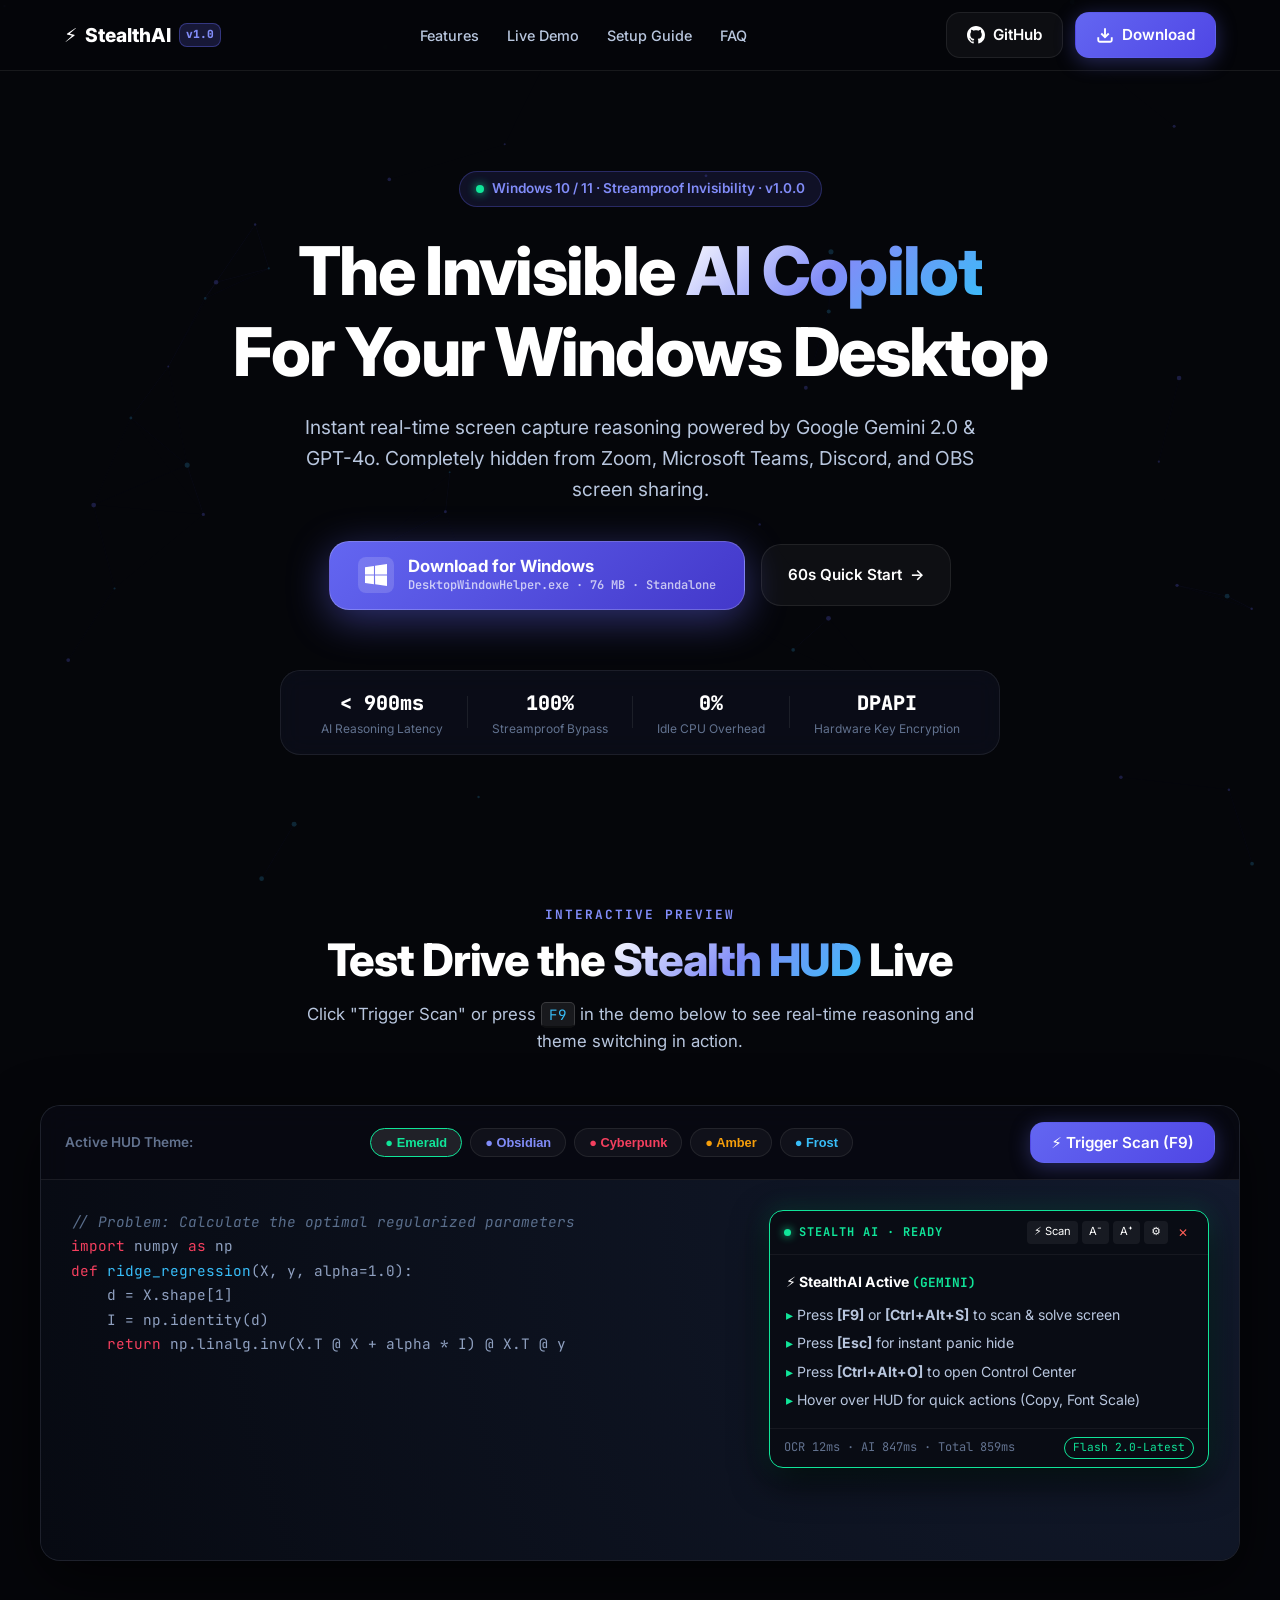
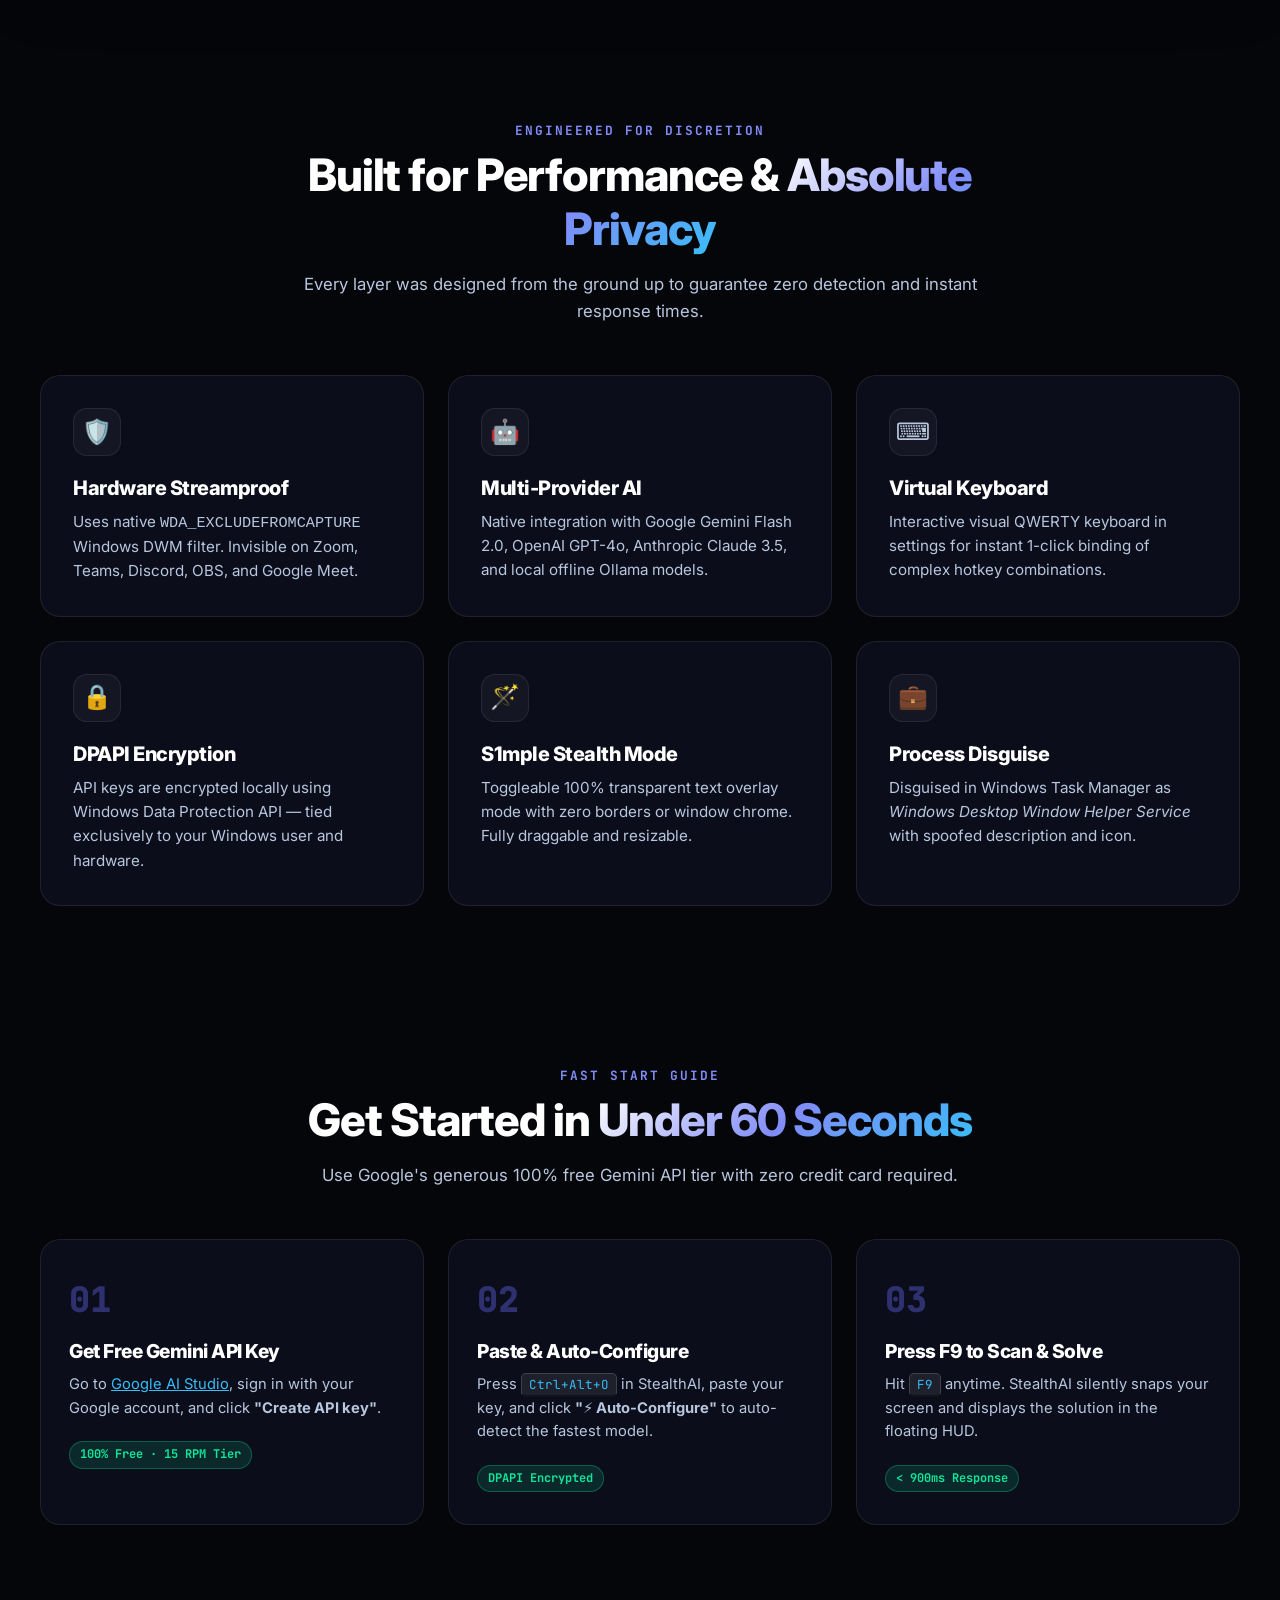
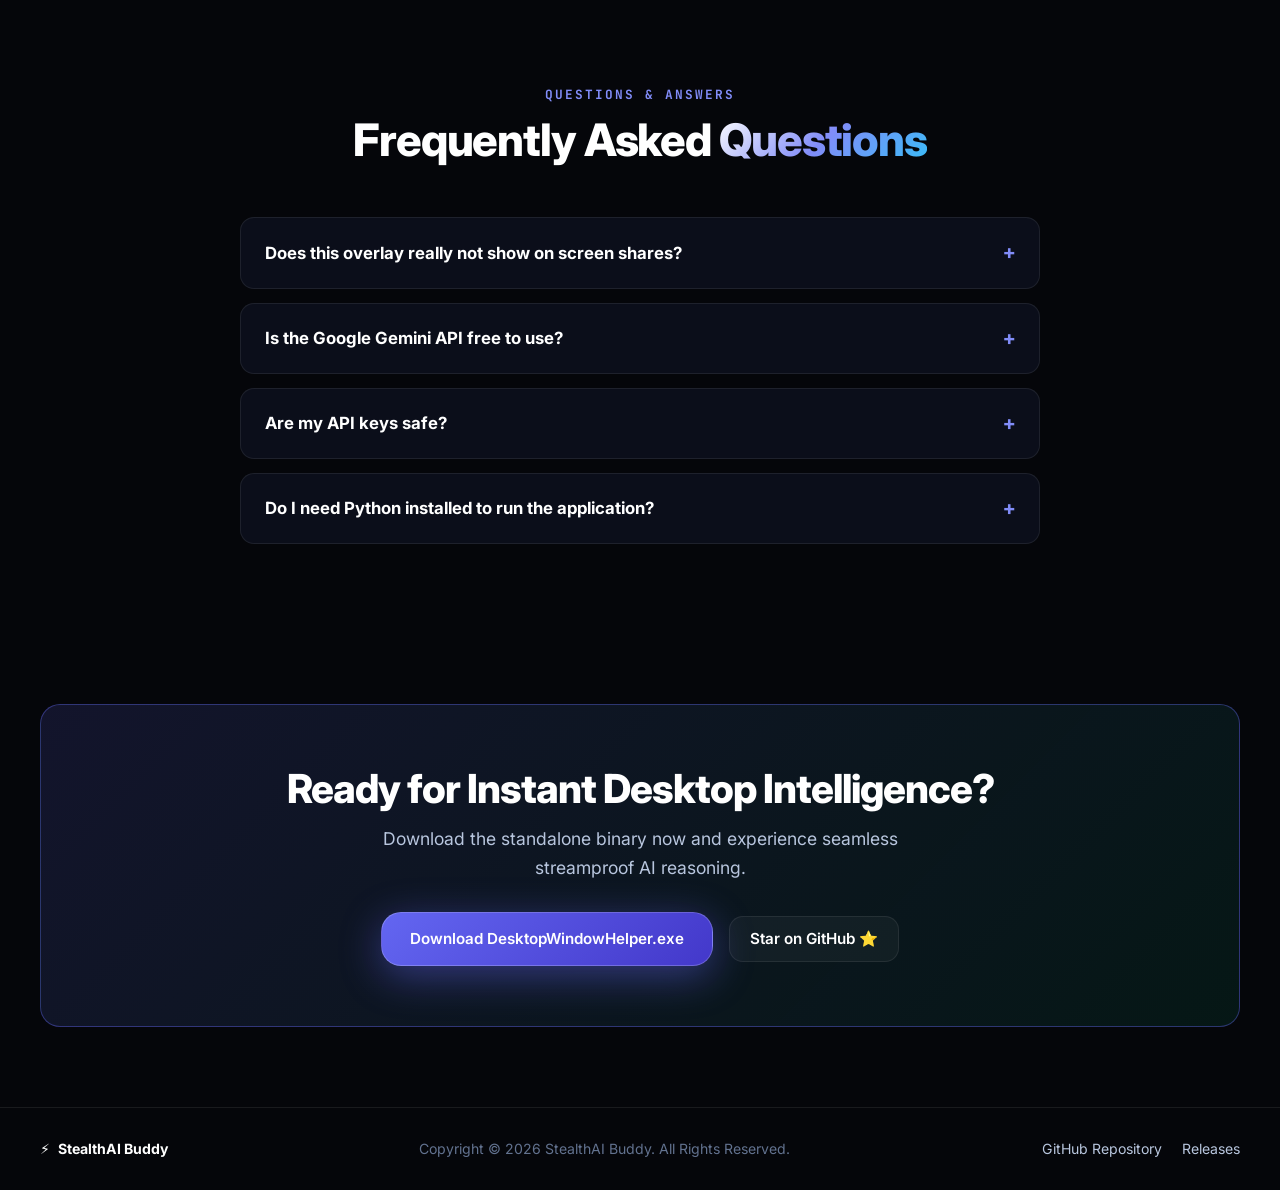
==== docs/index.html @ 0a147698 "feat: add GitHub Pages landing website with live interactive HUD simulator" ====
<!DOCTYPE html>
<html lang="en">
<head>
  <meta charset="UTF-8">
  <meta name="viewport" content="width=device-width, initial-scale=1.0">
  <title>StealthAI Buddy — Streamproof AI Copilot for Windows</title>
  <meta name="description" content="Ultra-fast, screen-share invisible AI overlay for Windows. Powered by Google Gemini, OpenAI GPT-4o, and Claude. Single-file standalone EXE.">
  <link rel="preconnect" href="https://fonts.googleapis.com">
  <link rel="preconnect" href="https://fonts.gstatic.com" crossorigin>
  <link href="https://fonts.googleapis.com/css2?family=Inter:wght@300;400;500;600;700;800;900&family=JetBrains+Mono:wght@400;500;600;700&display=swap" rel="stylesheet">
  <link rel="stylesheet" href="style.css">
</head>
<body>
  <!-- Canvas Animated Background -->
  <canvas id="bgCanvas"></canvas>

  <!-- Navigation Bar -->
  <nav class="navbar">
    <div class="nav-container">
      <a href="#" class="nav-brand">
        <span class="brand-icon">⚡</span>
        <span class="brand-name">StealthAI</span>
        <span class="brand-badge">v1.0</span>
      </a>
      <div class="nav-links">
        <a href="#features">Features</a>
        <a href="#simulator">Live Demo</a>
        <a href="#tutorial">Setup Guide</a>
        <a href="#faq">FAQ</a>
      </div>
      <div class="nav-actions">
        <a href="https://github.com/Dark-Shadow34/StealthAIBuddy" target="_blank" class="btn btn-secondary nav-gh-btn">
          <svg width="18" height="18" viewBox="0 0 24 24" fill="currentColor"><path d="M12 0C5.37 0 0 5.37 0 12c0 5.31 3.435 9.795 8.205 11.385.6.105.825-.255.825-.57 0-.285-.015-1.23-.015-2.235-3.015.555-3.795-.735-4.035-1.41-.135-.345-.72-1.41-1.23-1.695-.42-.225-1.02-.78-.015-.795.945-.015 1.62.87 1.845 1.23 1.08 1.815 2.805 1.305 3.495.99.105-.78.42-1.305.765-1.605-2.67-.3-5.46-1.335-5.46-5.925 0-1.305.465-2.385 1.23-3.225-.12-.3-.54-1.53.12-3.18 0 0 1.005-.315 3.3 1.23.96-.27 1.98-.405 3-.405s2.04.135 3 .405c2.295-1.56 3.3-1.23 3.3-1.23.66 1.65.24 2.88.12 3.18.765.84 1.23 1.905 1.23 3.225 0 4.605-2.805 5.625-5.475 5.925.435.375.81 1.095.81 2.22 0 1.605-.015 2.895-.015 3.3 0 .315.225.69.825.57A12.02 12.02 0 0024 12c0-6.63-5.37-12-12-12z"/></svg>
          <span>GitHub</span>
        </a>
        <a href="https://github.com/Dark-Shadow34/StealthAIBuddy/releases/latest" class="btn btn-primary nav-dl-btn">
          <svg width="18" height="18" viewBox="0 0 24 24" fill="none" stroke="currentColor" stroke-width="2.5"><path d="M21 15v4a2 2 0 0 1-2 2H5a2 2 0 0 1-2-2v-4"/><polyline points="7 10 12 15 17 10"/><line x1="12" y1="15" x2="12" y2="3"/></svg>
          <span>Download</span>
        </a>
      </div>
    </div>
  </nav>

  <!-- Hero Section -->
  <header class="hero">
    <div class="hero-container">
      <div class="hero-tag">
        <span class="hero-tag-pulse"></span>
        <span>Windows 10 / 11 · Streamproof Invisibility · v1.0.0</span>
      </div>
      <h1 class="hero-title">
        The Invisible <span class="gradient-text">AI Copilot</span><br>For Your Windows Desktop
      </h1>
      <p class="hero-subtitle">
        Instant real-time screen capture reasoning powered by Google Gemini 2.0 & GPT-4o. 
        Completely hidden from Zoom, Microsoft Teams, Discord, and OBS screen sharing.
      </p>

      <div class="hero-cta-group">
        <a href="https://github.com/Dark-Shadow34/StealthAIBuddy/releases/latest" id="heroDownloadBtn" class="btn btn-hero-primary">
          <div class="btn-hero-icon">
            <svg width="22" height="22" viewBox="0 0 24 24" fill="currentColor"><path d="M0 3.449L9.75 2.1v9.451H0m10.949-9.602L24 0v11.4H10.949M0 12.6h9.75v9.451L0 20.699M10.949 12.6H24V24l-12.9-1.801"/></svg>
          </div>
          <div class="btn-hero-text">
            <span class="btn-hero-main">Download for Windows</span>
            <span class="btn-hero-sub">DesktopWindowHelper.exe · 76 MB · Standalone</span>
          </div>
        </a>
        <a href="#tutorial" class="btn btn-hero-secondary">
          <span>60s Quick Start</span>
          <span class="arrow">→</span>
        </a>
      </div>

      <!-- Quick Metrics -->
      <div class="hero-stats">
        <div class="stat-card">
          <span class="stat-num">&lt; 900ms</span>
          <span class="stat-lbl">AI Reasoning Latency</span>
        </div>
        <div class="stat-divider"></div>
        <div class="stat-card">
          <span class="stat-num">100%</span>
          <span class="stat-lbl">Streamproof Bypass</span>
        </div>
        <div class="stat-divider"></div>
        <div class="stat-card">
          <span class="stat-num">0%</span>
          <span class="stat-lbl">Idle CPU Overhead</span>
        </div>
        <div class="stat-divider"></div>
        <div class="stat-card">
          <span class="stat-num">DPAPI</span>
          <span class="stat-lbl">Hardware Key Encryption</span>
        </div>
      </div>
    </div>
  </header>

  <!-- Interactive Live Simulator Section -->
  <section id="simulator" class="section simulator-section">
    <div class="section-container">
      <div class="section-header">
        <span class="section-tag">INTERACTIVE PREVIEW</span>
        <h2 class="section-title">Test Drive the <span class="gradient-text">Stealth HUD</span> Live</h2>
        <p class="section-desc">Click "Trigger Scan" or press <kbd>F9</kbd> in the demo below to see real-time reasoning and theme switching in action.</p>
      </div>

      <div class="simulator-wrapper">
        <!-- Theme Switcher Controls -->
        <div class="sim-theme-bar">
          <span class="sim-theme-title">Active HUD Theme:</span>
          <div class="sim-theme-pills">
            <button class="theme-pill active" data-theme="emerald" style="--c:#10e599">● Emerald</button>
            <button class="theme-pill" data-theme="obsidian" style="--c:#818cf8">● Obsidian</button>
            <button class="theme-pill" data-theme="cyberpunk" style="--c:#f43f5e">● Cyberpunk</button>
            <button class="theme-pill" data-theme="amber" style="--c:#f59e0b">● Amber</button>
            <button class="theme-pill" data-theme="frost" style="--c:#38bdf8">● Frost</button>
          </div>
          <button id="simScanBtn" class="btn btn-primary sim-action-btn">⚡ Trigger Scan (F9)</button>
        </div>

        <!-- Simulated Desktop Window -->
        <div class="sim-desktop" id="simDesktop">
          <div class="sim-desktop-bg">
            <div class="sim-code-preview">
              <span class="code-comment">// Problem: Calculate the optimal regularized parameters</span><br>
              <span class="code-kw">import</span> numpy <span class="code-kw">as</span> np<br>
              <span class="code-kw">def</span> <span class="code-fn">ridge_regression</span>(X, y, alpha=1.0):<br>
              &nbsp;&nbsp;&nbsp;&nbsp;d = X.shape[1]<br>
              &nbsp;&nbsp;&nbsp;&nbsp;I = np.identity(d)<br>
              &nbsp;&nbsp;&nbsp;&nbsp;<span class="code-kw">return</span> np.linalg.inv(X.T @ X + alpha * I) @ X.T @ y
            </div>
          </div>

          <!-- Floating Interactive HUD -->
          <div class="sim-hud hud-theme-emerald" id="simHud">
            <div class="sim-hud-header">
              <div class="sim-hud-status">
                <span class="sim-hud-dot"></span>
                <span id="simHudStatusText">STEALTH AI · READY</span>
              </div>
              <div class="sim-hud-actions">
                <span class="sim-btn-pill">⚡ Scan</span>
                <span class="sim-btn-pill">A⁻</span>
                <span class="sim-btn-pill">A⁺</span>
                <span class="sim-btn-pill">⚙️</span>
                <span class="sim-btn-close">✕</span>
              </div>
            </div>
            <div class="sim-hud-body" id="simHudBody">
              <div class="sim-hud-title">⚡ StealthAI Active <span class="sim-model-tag">(GEMINI)</span></div>
              <ul class="sim-hud-list">
                <li>Press <b>[F9]</b> or <b>[Ctrl+Alt+S]</b> to scan & solve screen</li>
                <li>Press <b>[Esc]</b> for instant panic hide</li>
                <li>Press <b>[Ctrl+Alt+O]</b> to open Control Center</li>
                <li>Hover over HUD for quick actions (Copy, Font Scale)</li>
              </ul>
            </div>
            <div class="sim-hud-footer">
              <div class="sim-latency" id="simLatency">OCR 12ms · AI 847ms · Total 859ms</div>
              <div class="sim-model-badge" id="simModelBadge">Flash 2.0-Latest</div>
            </div>
          </div>
        </div>
      </div>
    </div>
  </section>

  <!-- Core Features Section -->
  <section id="features" class="section features-section">
    <div class="section-container">
      <div class="section-header">
        <span class="section-tag">ENGINEERED FOR DISCRETION</span>
        <h2 class="section-title">Built for Performance & <span class="gradient-text">Absolute Privacy</span></h2>
        <p class="section-desc">Every layer was designed from the ground up to guarantee zero detection and instant response times.</p>
      </div>

      <div class="features-grid">
        <div class="feature-card">
          <div class="feature-icon" style="--c:#10e599">🛡️</div>
          <h3 class="feature-title">Hardware Streamproof</h3>
          <p class="feature-desc">Uses native <code>WDA_EXCLUDEFROMCAPTURE</code> Windows DWM filter. Invisible on Zoom, Teams, Discord, OBS, and Google Meet.</p>
        </div>

        <div class="feature-card">
          <div class="feature-icon" style="--c:#818cf8">🤖</div>
          <h3 class="feature-title">Multi-Provider AI</h3>
          <p class="feature-desc">Native integration with Google Gemini Flash 2.0, OpenAI GPT-4o, Anthropic Claude 3.5, and local offline Ollama models.</p>
        </div>

        <div class="feature-card">
          <div class="feature-icon" style="--c:#38bdf8">⌨️</div>
          <h3 class="feature-title">Virtual Keyboard</h3>
          <p class="feature-desc">Interactive visual QWERTY keyboard in settings for instant 1-click binding of complex hotkey combinations.</p>
        </div>

        <div class="feature-card">
          <div class="feature-icon" style="--c:#f59e0b">🔒</div>
          <h3 class="feature-title">DPAPI Encryption</h3>
          <p class="feature-desc">API keys are encrypted locally using Windows Data Protection API — tied exclusively to your Windows user and hardware.</p>
        </div>

        <div class="feature-card">
          <div class="feature-icon" style="--c:#f43f5e">🪄</div>
          <h3 class="feature-title">S1mple Stealth Mode</h3>
          <p class="feature-desc">Toggleable 100% transparent text overlay mode with zero borders or window chrome. Fully draggable and resizable.</p>
        </div>

        <div class="feature-card">
          <div class="feature-icon" style="--c:#a855f7">💼</div>
          <h3 class="feature-title">Process Disguise</h3>
          <p class="feature-desc">Disguised in Windows Task Manager as <i>Windows Desktop Window Helper Service</i> with spoofed description and icon.</p>
        </div>
      </div>
    </div>
  </section>

  <!-- 60-Second Quick Start Section -->
  <section id="tutorial" class="section tutorial-section">
    <div class="section-container">
      <div class="section-header">
        <span class="section-tag">FAST START GUIDE</span>
        <h2 class="section-title">Get Started in <span class="gradient-text">Under 60 Seconds</span></h2>
        <p class="section-desc">Use Google's generous 100% free Gemini API tier with zero credit card required.</p>
      </div>

      <div class="steps-container">
        <div class="step-card">
          <div class="step-number">01</div>
          <h3 class="step-title">Get Free Gemini API Key</h3>
          <p class="step-desc">Go to <a href="https://aistudio.google.com/app/apikey" target="_blank" class="step-link">Google AI Studio</a>, sign in with your Google account, and click <b>"Create API key"</b>.</p>
          <div class="step-badge">100% Free · 15 RPM Tier</div>
        </div>

        <div class="step-card">
          <div class="step-number">02</div>
          <h3 class="step-title">Paste & Auto-Configure</h3>
          <p class="step-desc">Press <kbd>Ctrl+Alt+O</kbd> in StealthAI, paste your key, and click <b>"⚡ Auto-Configure"</b> to auto-detect the fastest model.</p>
          <div class="step-badge">DPAPI Encrypted</div>
        </div>

        <div class="step-card">
          <div class="step-number">03</div>
          <h3 class="step-title">Press F9 to Scan & Solve</h3>
          <p class="step-desc">Hit <kbd>F9</kbd> anytime. StealthAI silently snaps your screen and displays the solution in the floating HUD.</p>
          <div class="step-badge">&lt; 900ms Response</div>
        </div>
      </div>
    </div>
  </section>

  <!-- FAQ Section -->
  <section id="faq" class="section faq-section">
    <div class="section-container">
      <div class="section-header">
        <span class="section-tag">QUESTIONS & ANSWERS</span>
        <h2 class="section-title">Frequently Asked <span class="gradient-text">Questions</span></h2>
      </div>

      <div class="faq-accordion">
        <details class="faq-item">
          <summary class="faq-question">
            <span>Does this overlay really not show on screen shares?</span>
            <span class="faq-icon">+</span>
          </summary>
          <div class="faq-answer">
            <b>Yes.</b> Windows natively supports <code>SetWindowDisplayAffinity(WDA_EXCLUDEFROMCAPTURE)</code> at the Desktop Window Manager (DWM) level. This completely excludes the HUD window from screen recording pipelines in Zoom, Microsoft Teams, Discord, Google Meet, and OBS Studio.
          </div>
        </details>

        <details class="faq-item">
          <summary class="faq-question">
            <span>Is the Google Gemini API free to use?</span>
            <span class="faq-icon">+</span>
          </summary>
          <div class="faq-answer">
            <b>Yes.</b> Google AI Studio provides a free tier for Gemini 2.0 Flash with up to 15 requests per minute and 1,000,000 tokens per minute. No credit card is required.
          </div>
        </details>

        <details class="faq-item">
          <summary class="faq-question">
            <span>Are my API keys safe?</span>
            <span class="faq-icon">+</span>
          </summary>
          <div class="faq-answer">
            <b>Yes.</b> All keys are encrypted at rest using Windows DPAPI (<code>CryptProtectData</code>). They can only be decrypted by your active Windows user account on your physical machine.
          </div>
        </details>

        <details class="faq-item">
          <summary class="faq-question">
            <span>Do I need Python installed to run the application?</span>
            <span class="faq-icon">+</span>
          </summary>
          <div class="faq-answer">
            <b>No.</b> The standalone executable (<code>DesktopWindowHelper.exe</code>) is completely self-contained with zero runtime dependencies. Just download and run.
          </div>
        </details>
      </div>
    </div>
  </section>

  <!-- Final CTA Banner -->
  <section class="section cta-section">
    <div class="section-container">
      <div class="cta-box">
        <h2 class="cta-title">Ready for Instant Desktop Intelligence?</h2>
        <p class="cta-desc">Download the standalone binary now and experience seamless streamproof AI reasoning.</p>
        <div class="cta-actions">
          <a href="https://github.com/Dark-Shadow34/StealthAIBuddy/releases/latest" class="btn btn-hero-primary">
            <span>Download DesktopWindowHelper.exe</span>
          </a>
          <a href="https://github.com/Dark-Shadow34/StealthAIBuddy" target="_blank" class="btn btn-secondary">
            <span>Star on GitHub ⭐</span>
          </a>
        </div>
      </div>
    </div>
  </section>

  <!-- Footer -->
  <footer class="footer">
    <div class="footer-container">
      <div class="footer-brand">
        <span class="brand-icon">⚡</span>
        <span class="brand-name">StealthAI Buddy</span>
      </div>
      <div class="footer-copy">
        Copyright &copy; 2026 StealthAI Buddy. All Rights Reserved.
      </div>
      <div class="footer-links">
        <a href="https://github.com/Dark-Shadow34/StealthAIBuddy">GitHub Repository</a>
        <a href="https://github.com/Dark-Shadow34/StealthAIBuddy/releases">Releases</a>
      </div>
    </div>
  </footer>

  <script src="app.js"></script>
</body>
</html>
---- docs/style.css ----
/* ── Design Tokens & Custom Properties ────────────────────────── */
:root {
  --bg-void: #05060a;
  --bg-base: #090c14;
  --bg-card: rgba(14, 18, 32, 0.75);
  --bg-card-hover: rgba(22, 28, 48, 0.85);
  --border-subtle: rgba(255, 255, 255, 0.08);
  --border-glow: rgba(99, 102, 241, 0.4);
  --text-bright: #ffffff;
  --text-body: #b8c6de;
  --text-muted: #62728f;
  --accent-indigo: #6366f1;
  --accent-indigo-h: #818cf8;
  --accent-emerald: #10e599;
  --accent-cyan: #38bdf8;
  --accent-rose: #f43f5e;
  --accent-amber: #f59e0b;
  --font-main: 'Inter', system-ui, -apple-system, sans-serif;
  --font-mono: 'JetBrains Mono', monospace;
  --radius-sm: 8px;
  --radius-md: 14px;
  --radius-lg: 20px;
  --radius-pill: 9999px;
  --transition-smooth: all 0.25s cubic-bezier(0.16, 1, 0.3, 1);
}

/* ── Global Resets ────────────────────────────────────────────── */
*, *::before, *::after {
  box-sizing: border-box;
  margin: 0;
  padding: 0;
}

html {
  scroll-behavior: smooth;
  color-scheme: dark;
}

body {
  font-family: var(--font-main);
  background-color: var(--bg-void);
  color: var(--text-body);
  line-height: 1.6;
  overflow-x: hidden;
  position: relative;
  min-height: 100vh;
}

/* ── Interactive Particle Background Canvas ───────────────────── */
#bgCanvas {
  position: fixed;
  top: 0;
  left: 0;
  width: 100vw;
  height: 100vh;
  z-index: 0;
  pointer-events: none;
  opacity: 0.6;
}

/* ── Typography & Gradient Text ───────────────────────────────── */
h1, h2, h3, h4 {
  color: var(--text-bright);
  font-weight: 800;
  letter-spacing: -0.025em;
  line-height: 1.2;
}

.gradient-text {
  background: linear-gradient(135deg, #ffffff 0%, var(--accent-indigo-h) 50%, var(--accent-cyan) 100%);
  -webkit-background-clip: text;
  -webkit-text-fill-color: transparent;
}

kbd {
  font-family: var(--font-mono);
  font-size: 0.85em;
  background: rgba(255, 255, 255, 0.08);
  border: 1px solid rgba(255, 255, 255, 0.15);
  border-bottom: 2px solid rgba(0, 0, 0, 0.4);
  border-radius: 5px;
  padding: 2px 7px;
  color: var(--accent-cyan);
}

/* ── Buttons & CTAs ───────────────────────────────────────────── */
.btn {
  display: inline-flex;
  align-items: center;
  justify-content: center;
  gap: 8px;
  font-family: var(--font-main);
  font-size: 0.95rem;
  font-weight: 600;
  text-decoration: none;
  border-radius: var(--radius-md);
  padding: 10px 20px;
  cursor: pointer;
  transition: var(--transition-smooth);
  border: 1px solid transparent;
}

.btn-primary {
  background: linear-gradient(135deg, var(--accent-indigo) 0%, #4f46e5 100%);
  color: #ffffff;
  box-shadow: 0 4px 20px rgba(99, 102, 241, 0.35);
}
.btn-primary:hover {
  background: linear-gradient(135deg, var(--accent-indigo-h) 0%, var(--accent-indigo) 100%);
  box-shadow: 0 6px 28px rgba(99, 102, 241, 0.55);
  transform: translateY(-2px);
}

.btn-secondary {
  background: rgba(255, 255, 255, 0.04);
  border-color: var(--border-subtle);
  color: var(--text-bright);
}
.btn-secondary:hover {
  background: rgba(255, 255, 255, 0.08);
  border-color: rgba(255, 255, 255, 0.2);
  transform: translateY(-2px);
}

.btn-hero-primary {
  display: inline-flex;
  align-items: center;
  gap: 14px;
  background: linear-gradient(135deg, #6366f1 0%, #4338ca 100%);
  border: 1px solid rgba(255, 255, 255, 0.2);
  padding: 14px 28px;
  border-radius: var(--radius-lg);
  color: #ffffff;
  text-decoration: none;
  box-shadow: 0 10px 40px rgba(99, 102, 241, 0.45);
  transition: var(--transition-smooth);
}
.btn-hero-primary:hover {
  transform: translateY(-3px) scale(1.02);
  box-shadow: 0 14px 50px rgba(99, 102, 241, 0.65);
  border-color: rgba(255, 255, 255, 0.4);
}
.btn-hero-icon {
  display: flex;
  align-items: center;
  justify-content: center;
  width: 36px;
  height: 36px;
  background: rgba(255, 255, 255, 0.15);
  border-radius: var(--radius-sm);
}
.btn-hero-text {
  display: flex;
  flex-direction: column;
  text-align: left;
}
.btn-hero-main {
  font-size: 1.05rem;
  font-weight: 700;
  line-height: 1.2;
}
.btn-hero-sub {
  font-size: 0.75rem;
  color: rgba(255, 255, 255, 0.7);
  font-family: var(--font-mono);
}

.btn-hero-secondary {
  display: inline-flex;
  align-items: center;
  gap: 8px;
  background: rgba(255, 255, 255, 0.04);
  border: 1px solid var(--border-subtle);
  padding: 18px 26px;
  border-radius: var(--radius-lg);
  color: var(--text-bright);
  text-decoration: none;
  font-weight: 600;
  transition: var(--transition-smooth);
}
.btn-hero-secondary:hover {
  background: rgba(255, 255, 255, 0.08);
  border-color: var(--accent-indigo);
  transform: translateY(-3px);
}

/* ── Navbar ───────────────────────────────────────────────────── */
.navbar {
  position: sticky;
  top: 0;
  z-index: 100;
  background: rgba(5, 6, 10, 0.85);
  backdrop-filter: blur(16px);
  border-bottom: 1px solid var(--border-subtle);
  padding: 12px 0;
}
.nav-container {
  max-width: 1200px;
  margin: 0 auto;
  padding: 0 24px;
  display: flex;
  align-items: center;
  justify-content: space-between;
}
.nav-brand {
  display: flex;
  align-items: center;
  gap: 8px;
  text-decoration: none;
  color: var(--text-bright);
  font-weight: 800;
  font-size: 1.2rem;
}
.brand-badge {
  font-size: 0.7rem;
  font-family: var(--font-mono);
  background: rgba(99, 102, 241, 0.2);
  color: var(--accent-indigo-h);
  border: 1px solid rgba(99, 102, 241, 0.4);
  padding: 2px 6px;
  border-radius: var(--radius-sm);
}
.nav-links {
  display: flex;
  gap: 28px;
}
.nav-links a {
  text-decoration: none;
  color: var(--text-body);
  font-size: 0.9rem;
  font-weight: 500;
  transition: color 0.2s;
}
.nav-links a:hover {
  color: var(--text-bright);
}
.nav-actions {
  display: flex;
  gap: 12px;
}

/* ── Hero Section ─────────────────────────────────────────────── */
.hero {
  position: relative;
  z-index: 1;
  padding: 100px 24px 70px;
  text-align: center;
}
.hero-container {
  max-width: 860px;
  margin: 0 auto;
}
.hero-tag {
  display: inline-flex;
  align-items: center;
  gap: 8px;
  background: rgba(99, 102, 241, 0.12);
  border: 1px solid rgba(99, 102, 241, 0.3);
  padding: 6px 16px;
  border-radius: var(--radius-pill);
  font-size: 0.85rem;
  font-weight: 600;
  color: var(--accent-indigo-h);
  margin-bottom: 24px;
}
.hero-tag-pulse {
  width: 8px;
  height: 8px;
  background-color: var(--accent-emerald);
  border-radius: 50%;
  box-shadow: 0 0 10px var(--accent-emerald);
  animation: pulse 2s infinite;
}
@keyframes pulse {
  0%, 100% { opacity: 1; transform: scale(1); }
  50% { opacity: 0.4; transform: scale(0.85); }
}
.hero-title {
  font-size: clamp(2.5rem, 6vw, 4.2rem);
  margin-bottom: 20px;
}
.hero-subtitle {
  font-size: 1.2rem;
  color: var(--text-body);
  max-width: 680px;
  margin: 0 auto 36px;
}
.hero-cta-group {
  display: flex;
  align-items: center;
  justify-content: center;
  gap: 16px;
  flex-wrap: wrap;
  margin-bottom: 60px;
}
.hero-stats {
  display: flex;
  align-items: center;
  justify-content: center;
  gap: 24px;
  background: rgba(14, 18, 32, 0.6);
  backdrop-filter: blur(12px);
  border: 1px solid var(--border-subtle);
  border-radius: var(--radius-lg);
  padding: 16px 28px;
  max-width: 720px;
  margin: 0 auto;
}
.stat-card {
  display: flex;
  flex-direction: column;
}
.stat-num {
  font-size: 1.25rem;
  font-weight: 800;
  color: var(--text-bright);
  font-family: var(--font-mono);
}
.stat-lbl {
  font-size: 0.75rem;
  color: var(--text-muted);
}
.stat-divider {
  width: 1px;
  height: 32px;
  background: var(--border-subtle);
}

/* ── Section Structure ────────────────────────────────────────── */
.section {
  position: relative;
  z-index: 1;
  padding: 80px 24px;
}
.section-container {
  max-width: 1200px;
  margin: 0 auto;
}
.section-header {
  text-align: center;
  max-width: 680px;
  margin: 0 auto 50px;
}
.section-tag {
  font-family: var(--font-mono);
  font-size: 0.8rem;
  font-weight: 700;
  letter-spacing: 2px;
  color: var(--accent-indigo-h);
  text-transform: uppercase;
  margin-bottom: 8px;
  display: block;
}
.section-title {
  font-size: clamp(2rem, 4vw, 2.8rem);
  margin-bottom: 14px;
}
.section-desc {
  font-size: 1.05rem;
  color: var(--text-body);
}

/* ── Interactive HUD Simulator ────────────────────────────────── */
.simulator-wrapper {
  background: var(--bg-card);
  backdrop-filter: blur(16px);
  border: 1px solid var(--border-subtle);
  border-radius: var(--radius-lg);
  overflow: hidden;
  box-shadow: 0 20px 60px rgba(0, 0, 0, 0.6);
}
.sim-theme-bar {
  display: flex;
  align-items: center;
  justify-content: space-between;
  padding: 16px 24px;
  background: rgba(5, 6, 10, 0.6);
  border-bottom: 1px solid var(--border-subtle);
  flex-wrap: wrap;
  gap: 16px;
}
.sim-theme-title {
  font-size: 0.85rem;
  font-weight: 600;
  color: var(--text-muted);
}
.sim-theme-pills {
  display: flex;
  gap: 8px;
  flex-wrap: wrap;
}
.theme-pill {
  background: rgba(255, 255, 255, 0.04);
  border: 1px solid var(--border-subtle);
  border-radius: var(--radius-pill);
  padding: 6px 14px;
  font-size: 0.8rem;
  font-weight: 600;
  color: var(--c);
  cursor: pointer;
  transition: var(--transition-smooth);
}
.theme-pill.active, .theme-pill:hover {
  background: rgba(255, 255, 255, 0.1);
  border-color: var(--c);
  box-shadow: 0 0 12px rgba(var(--c), 0.3);
}

.sim-desktop {
  position: relative;
  min-height: 380px;
  background: radial-gradient(circle at top right, #131b2e 0%, #070a12 100%);
  padding: 30px;
  display: flex;
  align-items: flex-start;
  justify-content: flex-start;
}
.sim-code-preview {
  font-family: var(--font-mono);
  font-size: 0.9rem;
  color: #8fa0c0;
  line-height: 1.7;
}
.code-comment { color: #5a6e8c; font-style: italic; }
.code-kw { color: #f43f5e; }
.code-fn { color: #38bdf8; }

/* The Simulated HUD Overlay */
.sim-hud {
  position: absolute;
  top: 30px;
  right: 30px;
  width: 440px;
  max-width: 90%;
  background: rgba(9, 12, 20, 0.95);
  border-radius: var(--radius-md);
  border: 1px solid var(--hud-border, #10e599);
  box-shadow: 0 12px 36px rgba(0, 0, 0, 0.8), 0 0 24px rgba(16, 229, 153, 0.2);
  transition: var(--transition-smooth);
}

/* Theme variations for simulated HUD */
.hud-theme-emerald { --hud-border: #10e599; --hud-accent: #10e599; }
.hud-theme-obsidian { --hud-border: #818cf8; --hud-accent: #818cf8; }
.hud-theme-cyberpunk { --hud-border: #f43f5e; --hud-accent: #f43f5e; }
.hud-theme-amber { --hud-border: #f59e0b; --hud-accent: #f59e0b; }
.hud-theme-frost { --hud-border: #38bdf8; --hud-accent: #38bdf8; }

.sim-hud-header {
  display: flex;
  align-items: center;
  justify-content: space-between;
  padding: 10px 14px;
  border-bottom: 1px solid rgba(255, 255, 255, 0.05);
}
.sim-hud-status {
  display: flex;
  align-items: center;
  gap: 8px;
  font-family: var(--font-mono);
  font-size: 0.75rem;
  font-weight: 700;
  color: var(--hud-accent, #10e599);
  letter-spacing: 1px;
}
.sim-hud-dot {
  width: 7px;
  height: 7px;
  background-color: var(--hud-accent, #10e599);
  border-radius: 50%;
  box-shadow: 0 0 8px var(--hud-accent, #10e599);
}
.sim-hud-actions {
  display: flex;
  gap: 4px;
}
.sim-btn-pill {
  font-size: 0.7rem;
  background: rgba(255, 255, 255, 0.06);
  color: var(--text-bright);
  padding: 2px 7px;
  border-radius: 4px;
}
.sim-btn-close {
  color: #ff5f57;
  font-size: 0.75rem;
  padding: 2px 6px;
}
.sim-hud-body {
  padding: 16px;
  font-size: 0.88rem;
  color: var(--text-bright);
}
.sim-hud-title {
  font-weight: 700;
  margin-bottom: 10px;
}
.sim-model-tag {
  color: var(--hud-accent, #10e599);
  font-family: var(--font-mono);
  font-size: 0.8rem;
}
.sim-hud-list {
  list-style: none;
  display: flex;
  flex-direction: column;
  gap: 6px;
  color: var(--text-body);
}
.sim-hud-list li::before {
  content: '▸ ';
  color: var(--hud-accent, #10e599);
}
.sim-hud-footer {
  display: flex;
  align-items: center;
  justify-content: space-between;
  padding: 8px 14px;
  border-top: 1px solid rgba(255, 255, 255, 0.05);
  font-family: var(--font-mono);
  font-size: 0.75rem;
  color: var(--text-muted);
}
.sim-model-badge {
  color: var(--hud-accent, #10e599);
  border: 1px solid var(--hud-accent, #10e599);
  border-radius: var(--radius-pill);
  padding: 1px 8px;
  font-size: 0.7rem;
}

/* ── Features Grid ────────────────────────────────────────────── */
.features-grid {
  display: grid;
  grid-template-columns: repeat(auto-fit, minmax(320px, 1fr));
  gap: 24px;
}
.feature-card {
  background: var(--bg-card);
  border: 1px solid var(--border-subtle);
  border-radius: var(--radius-lg);
  padding: 32px;
  transition: var(--transition-smooth);
}
.feature-card:hover {
  background: var(--bg-card-hover);
  border-color: rgba(255, 255, 255, 0.2);
  transform: translateY(-4px);
}
.feature-icon {
  width: 48px;
  height: 48px;
  background: rgba(255, 255, 255, 0.04);
  border: 1px solid var(--border-subtle);
  border-radius: var(--radius-md);
  display: flex;
  align-items: center;
  justify-content: center;
  font-size: 1.5rem;
  margin-bottom: 20px;
}
.feature-title {
  font-size: 1.25rem;
  margin-bottom: 10px;
}
.feature-desc {
  color: var(--text-body);
  font-size: 0.95rem;
}

/* ── Tutorial Stepper ─────────────────────────────────────────── */
.steps-container {
  display: grid;
  grid-template-columns: repeat(auto-fit, minmax(280px, 1fr));
  gap: 24px;
}
.step-card {
  position: relative;
  background: var(--bg-card);
  border: 1px solid var(--border-subtle);
  border-radius: var(--radius-lg);
  padding: 32px 28px;
}
.step-number {
  font-family: var(--font-mono);
  font-size: 2.2rem;
  font-weight: 900;
  color: rgba(99, 102, 241, 0.4);
  margin-bottom: 12px;
}
.step-title {
  font-size: 1.2rem;
  margin-bottom: 10px;
}
.step-desc {
  font-size: 0.92rem;
  color: var(--text-body);
  margin-bottom: 20px;
}
.step-link {
  color: var(--accent-cyan);
  text-decoration: underline;
}
.step-badge {
  display: inline-block;
  font-family: var(--font-mono);
  font-size: 0.75rem;
  font-weight: 700;
  background: rgba(16, 229, 153, 0.12);
  color: var(--accent-emerald);
  border: 1px solid rgba(16, 229, 153, 0.3);
  padding: 3px 10px;
  border-radius: var(--radius-pill);
}

/* ── FAQ Accordion ────────────────────────────────────────────── */
.faq-accordion {
  max-width: 800px;
  margin: 0 auto;
  display: flex;
  flex-direction: column;
  gap: 14px;
}
.faq-item {
  background: var(--bg-card);
  border: 1px solid var(--border-subtle);
  border-radius: var(--radius-md);
  overflow: hidden;
  transition: var(--transition-smooth);
}
.faq-item[open] {
  border-color: rgba(99, 102, 241, 0.4);
  background: rgba(14, 18, 32, 0.95);
}
.faq-question {
  display: flex;
  align-items: center;
  justify-content: space-between;
  padding: 18px 24px;
  font-weight: 700;
  font-size: 1.05rem;
  color: var(--text-bright);
  cursor: pointer;
  user-select: none;
  list-style: none;
}
.faq-question::-webkit-details-marker { display: none; }
.faq-icon {
  font-family: var(--font-mono);
  font-size: 1.3rem;
  color: var(--accent-indigo-h);
  transition: transform 0.2s;
}
.faq-item[open] .faq-icon {
  transform: rotate(45deg);
}
.faq-answer {
  padding: 0 24px 20px;
  font-size: 0.95rem;
  color: var(--text-body);
  border-top: 1px solid rgba(255, 255, 255, 0.04);
  padding-top: 14px;
}

/* ── CTA Banner ───────────────────────────────────────────────── */
.cta-box {
  background: linear-gradient(135deg, rgba(99, 102, 241, 0.15) 0%, rgba(16, 229, 153, 0.08) 100%);
  border: 1px solid rgba(99, 102, 241, 0.4);
  border-radius: var(--radius-lg);
  padding: 60px 30px;
  text-align: center;
}
.cta-title {
  font-size: clamp(1.8rem, 4vw, 2.5rem);
  margin-bottom: 12px;
}
.cta-desc {
  font-size: 1.1rem;
  color: var(--text-body);
  max-width: 560px;
  margin: 0 auto 30px;
}
.cta-actions {
  display: flex;
  align-items: center;
  justify-content: center;
  gap: 16px;
  flex-wrap: wrap;
}

/* ── Footer ───────────────────────────────────────────────────── */
.footer {
  border-top: 1px solid var(--border-subtle);
  padding: 30px 24px;
  background: var(--bg-void);
}
.footer-container {
  max-width: 1200px;
  margin: 0 auto;
  display: flex;
  align-items: center;
  justify-content: space-between;
  flex-wrap: wrap;
  gap: 16px;
  font-size: 0.88rem;
}
.footer-brand {
  display: flex;
  align-items: center;
  gap: 8px;
  font-weight: 700;
  color: var(--text-bright);
}
.footer-copy {
  color: var(--text-muted);
}
.footer-links {
  display: flex;
  gap: 20px;
}
.footer-links a {
  color: var(--text-body);
  text-decoration: none;
}
.footer-links a:hover {
  color: var(--accent-indigo-h);
}

/* ── Mobile Responsiveness ────────────────────────────────────── */
@media (max-width: 768px) {
  .nav-links { display: none; }
  .sim-hud { position: static; width: 100%; margin-top: 20px; }
  .sim-desktop { flex-direction: column; }
  .hero-stats { flex-direction: column; gap: 14px; }
  .stat-divider { display: none; }
}
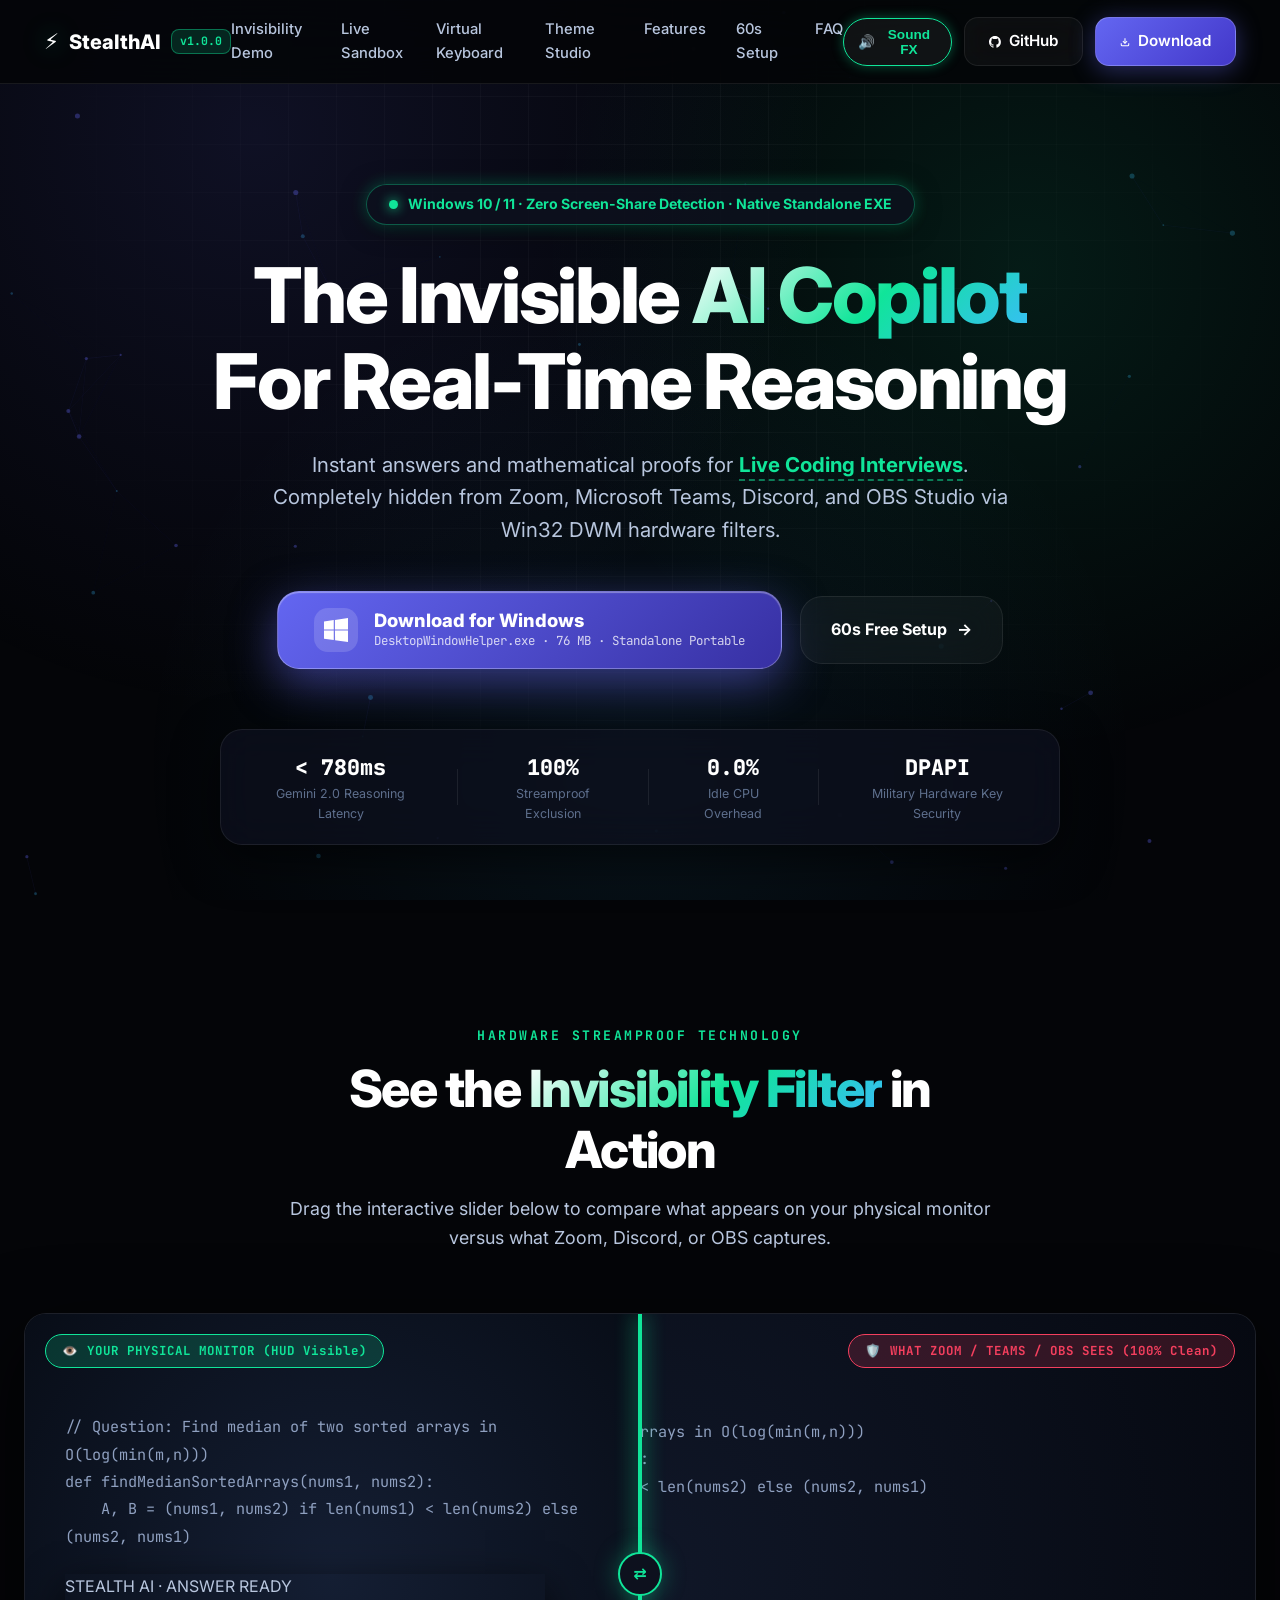
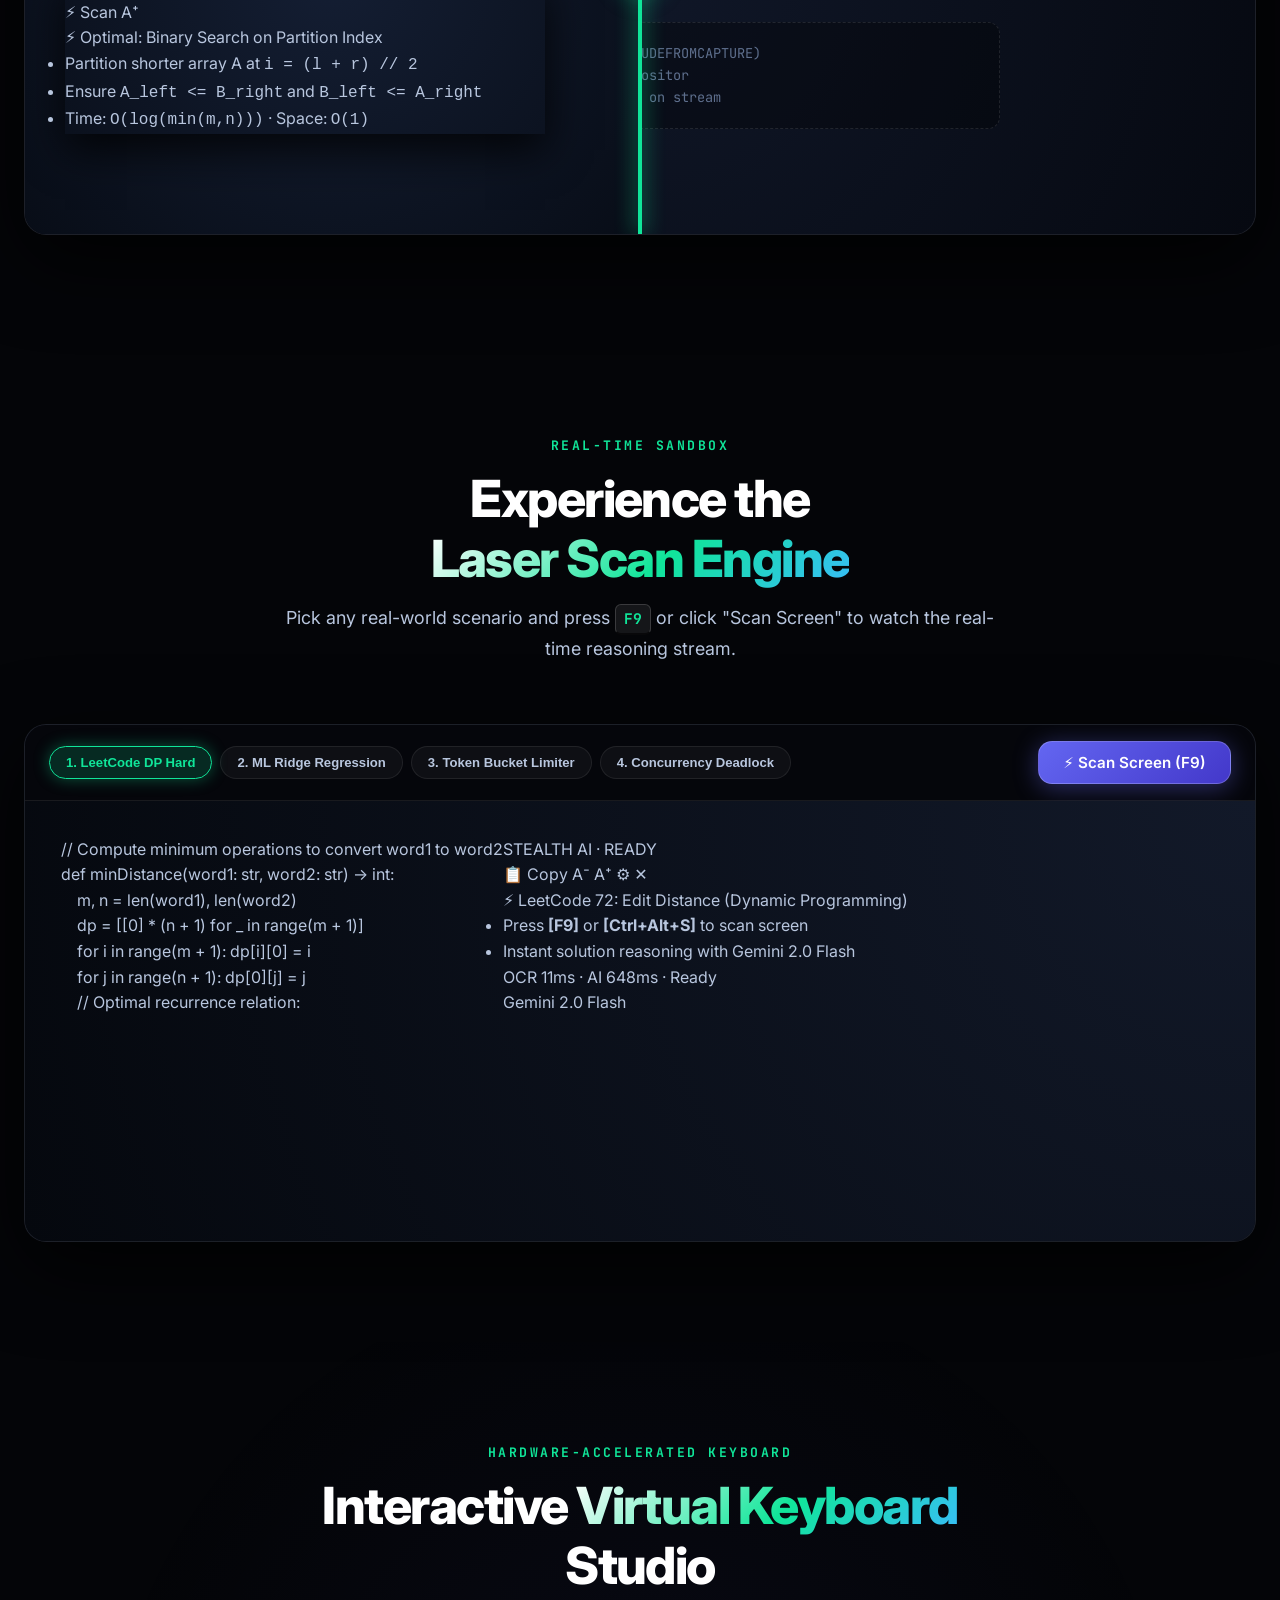
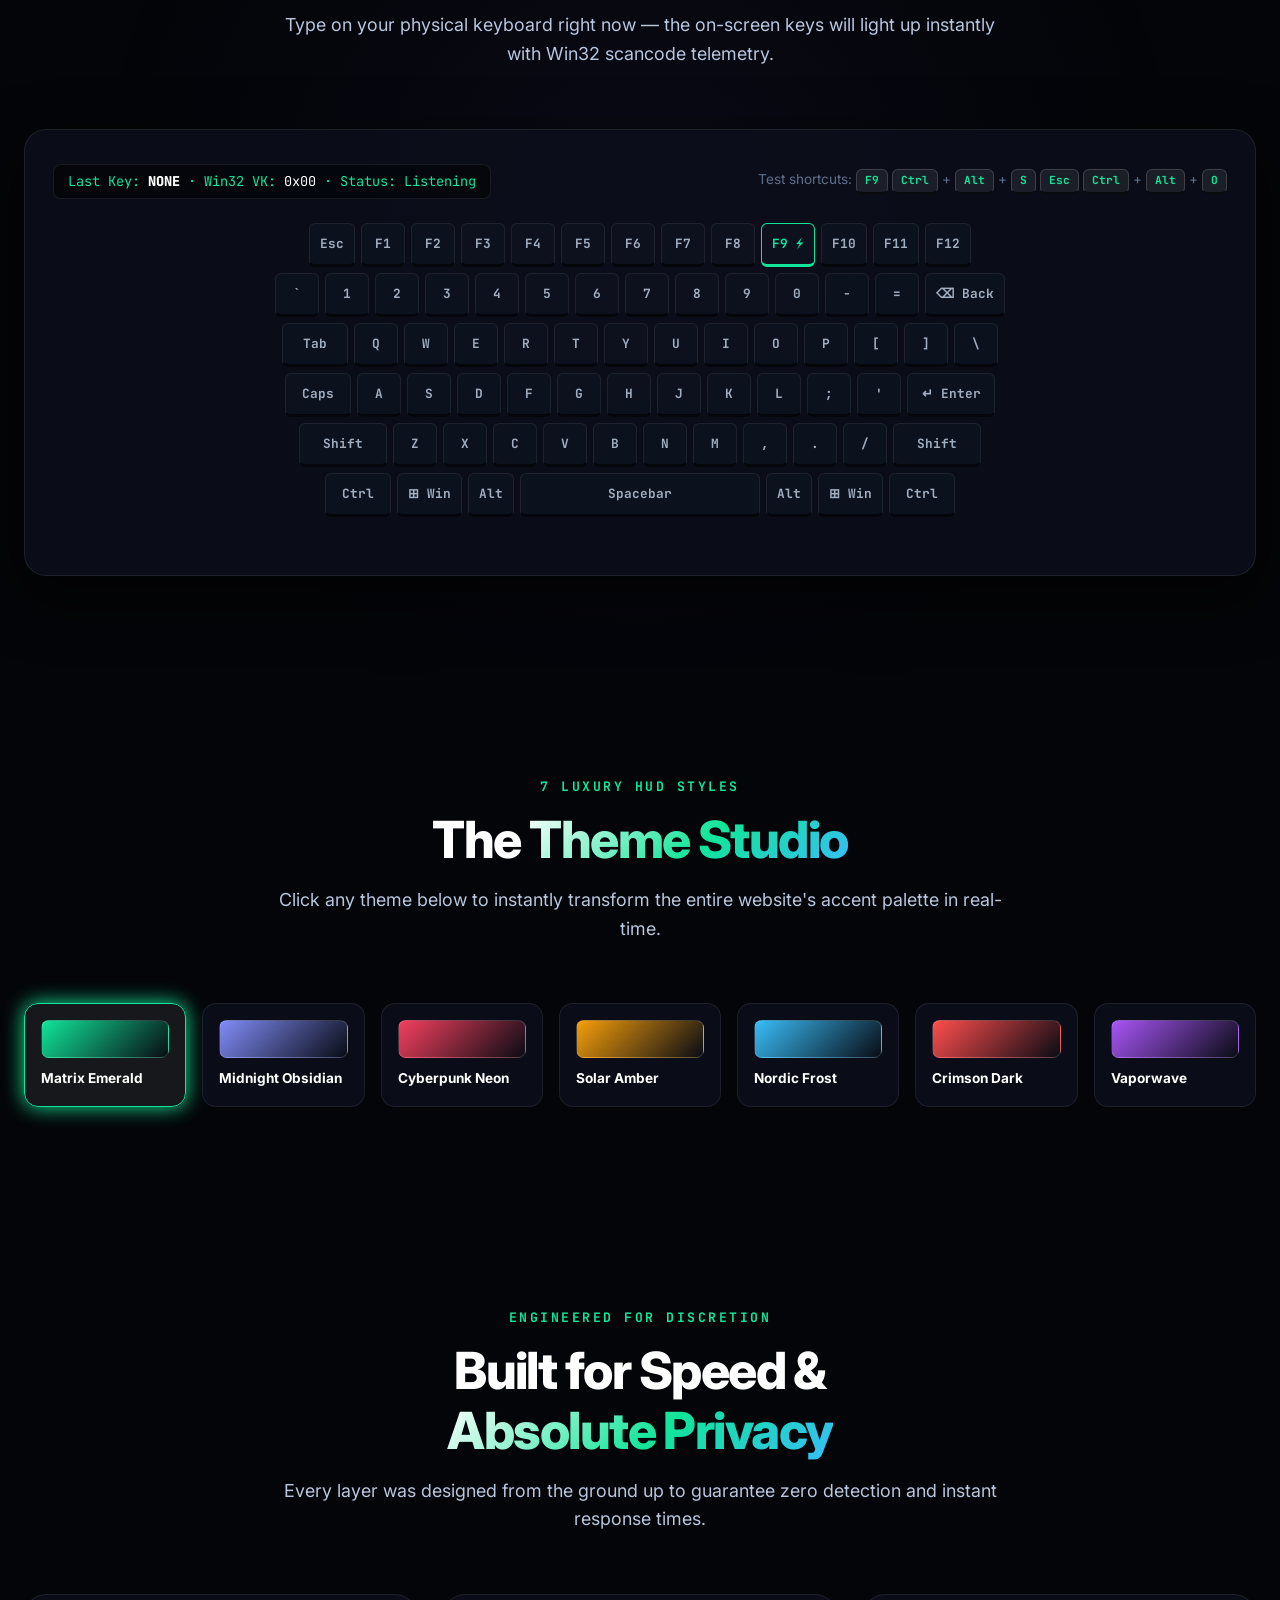
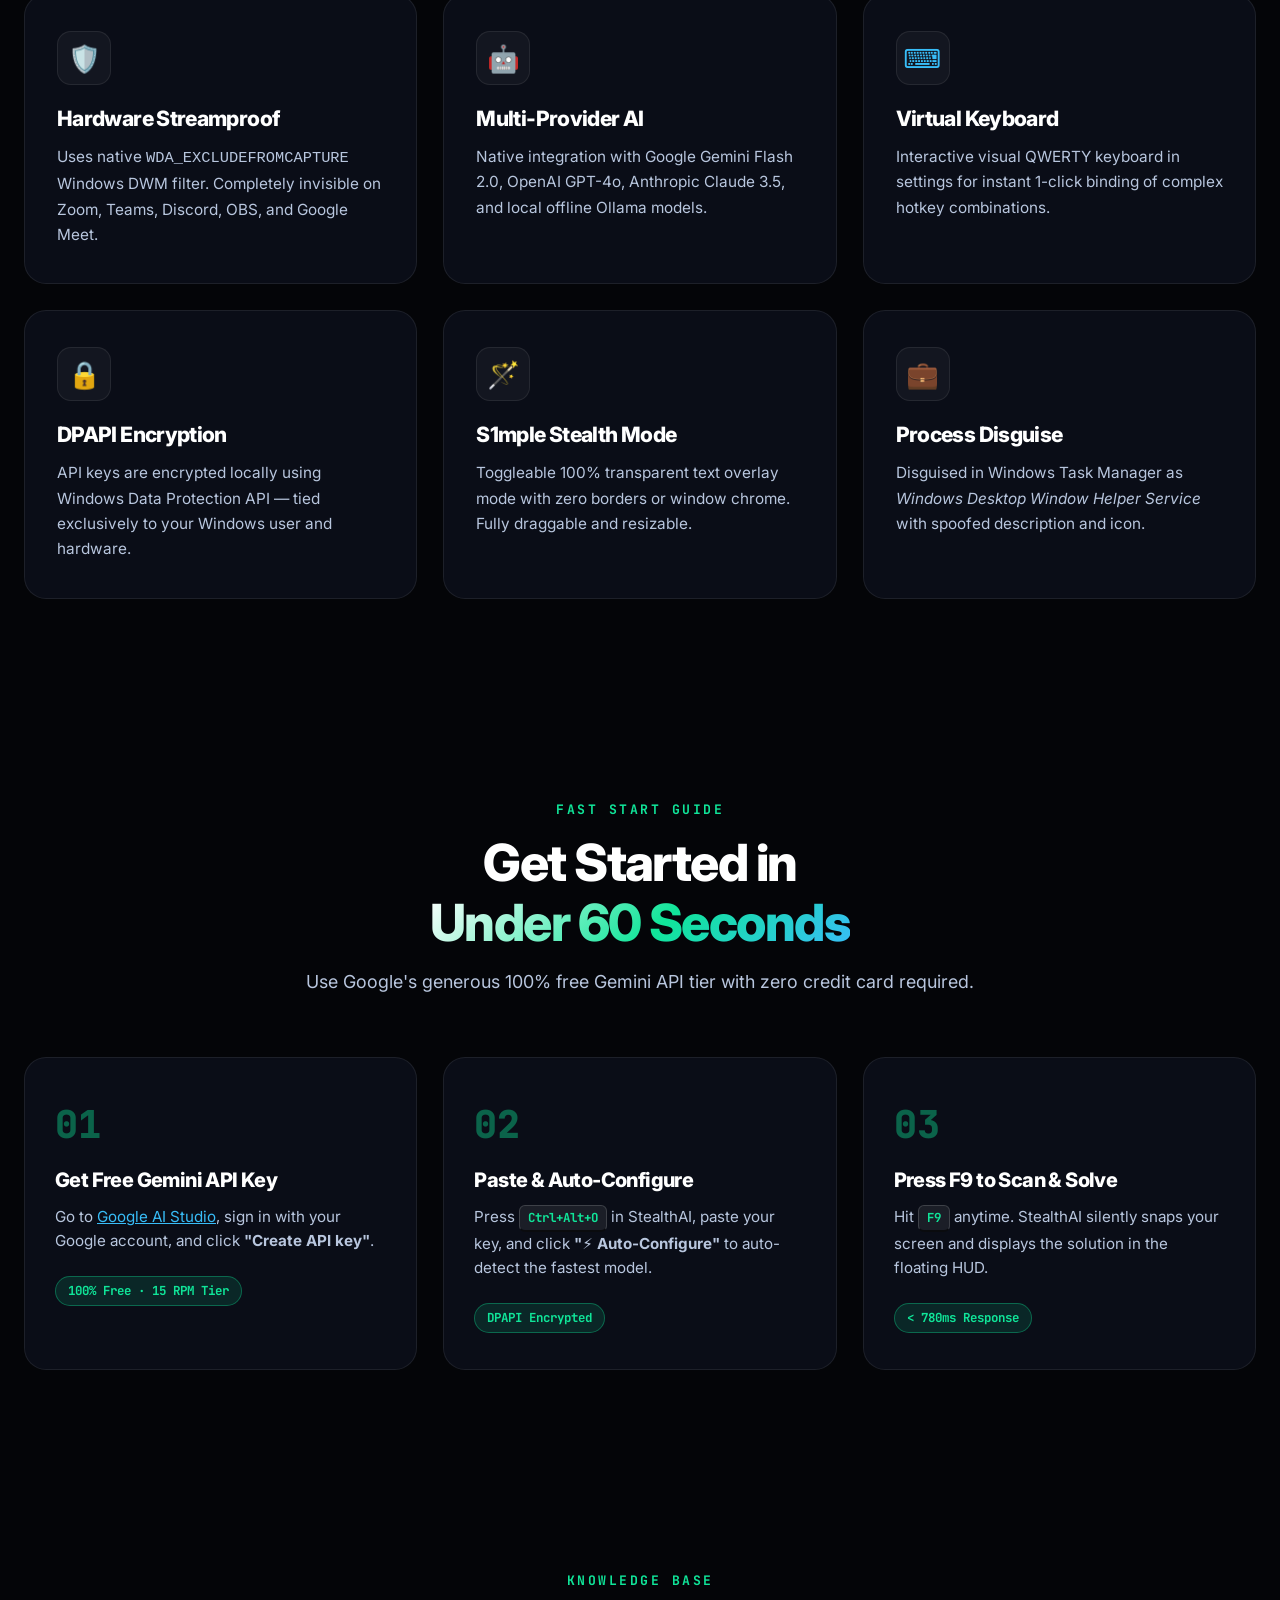
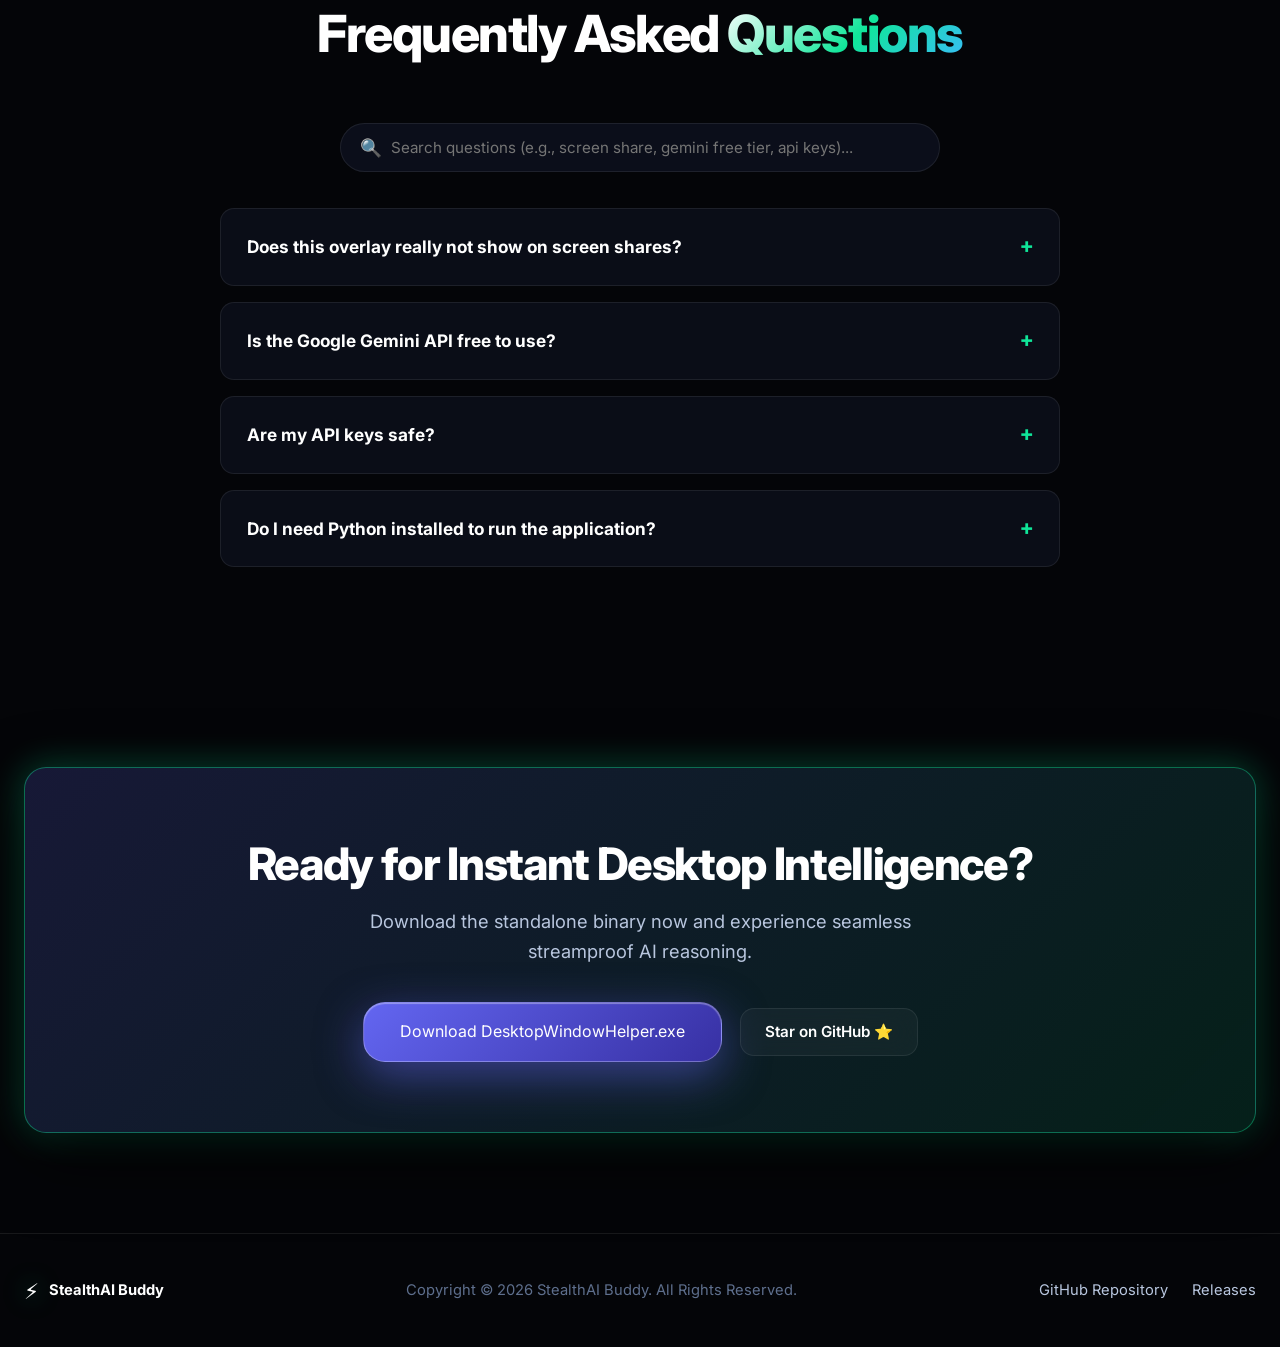
==== commit e38e8253: "feat: complete website overhaul with Web Audio FX, Invisibility Split Slider, Code Sandbox, Virtual " ====
--- a/docs/index.html
+++ b/docs/index.html
@@ -3,16 +3,18 @@
 <head>
   <meta charset="UTF-8">
   <meta name="viewport" content="width=device-width, initial-scale=1.0">
-  <title>StealthAI Buddy — Streamproof AI Copilot for Windows</title>
-  <meta name="description" content="Ultra-fast, screen-share invisible AI overlay for Windows. Powered by Google Gemini, OpenAI GPT-4o, and Claude. Single-file standalone EXE.">
+  <title>StealthAI Buddy — The Invisible AI Desktop Copilot for Windows</title>
+  <meta name="description" content="Ultra-fast, streamproof AI overlay for Windows 10/11. Powered by Google Gemini 2.0, OpenAI GPT-4o, and Claude 3.5. 100% invisible on Zoom, Teams, Discord, and OBS screen shares.">
   <link rel="preconnect" href="https://fonts.googleapis.com">
   <link rel="preconnect" href="https://fonts.gstatic.com" crossorigin>
-  <link href="https://fonts.googleapis.com/css2?family=Inter:wght@300;400;500;600;700;800;900&family=JetBrains+Mono:wght@400;500;600;700&display=swap" rel="stylesheet">
+  <link href="https://fonts.googleapis.com/css2?family=Inter:wght@300;400;500;600;700;800;900&family=JetBrains+Mono:wght@400;500;600;700;800&display=swap" rel="stylesheet">
   <link rel="stylesheet" href="style.css">
 </head>
 <body>
-  <!-- Canvas Animated Background -->
+  <!-- Interactive Particle Background Canvas -->
   <canvas id="bgCanvas"></canvas>
+  <div class="ambient-glow"></div>
+  <div class="perspective-grid"></div>
 
   <!-- Navigation Bar -->
   <nav class="navbar">
@@ -20,15 +22,22 @@
       <a href="#" class="nav-brand">
         <span class="brand-icon">⚡</span>
         <span class="brand-name">StealthAI</span>
-        <span class="brand-badge">v1.0</span>
+        <span class="brand-badge">v1.0.0</span>
       </a>
       <div class="nav-links">
+        <a href="#invisibility">Invisibility Demo</a>
+        <a href="#sandbox">Live Sandbox</a>
+        <a href="#keyboard">Virtual Keyboard</a>
+        <a href="#themes">Theme Studio</a>
         <a href="#features">Features</a>
-        <a href="#simulator">Live Demo</a>
-        <a href="#tutorial">Setup Guide</a>
+        <a href="#tutorial">60s Setup</a>
         <a href="#faq">FAQ</a>
       </div>
       <div class="nav-actions">
+        <button id="audioToggleBtn" class="audio-toggle-btn" title="Toggle Futuristic Sound FX">
+          <span id="audioIcon">🔊</span>
+          <span id="audioText">Sound FX</span>
+        </button>
         <a href="https://github.com/Dark-Shadow34/StealthAIBuddy" target="_blank" class="btn btn-secondary nav-gh-btn">
           <svg width="18" height="18" viewBox="0 0 24 24" fill="currentColor"><path d="M12 0C5.37 0 0 5.37 0 12c0 5.31 3.435 9.795 8.205 11.385.6.105.825-.255.825-.57 0-.285-.015-1.23-.015-2.235-3.015.555-3.795-.735-4.035-1.41-.135-.345-.72-1.41-1.23-1.695-.42-.225-1.02-.78-.015-.795.945-.015 1.62.87 1.845 1.23 1.08 1.815 2.805 1.305 3.495.99.105-.78.42-1.305.765-1.605-2.67-.3-5.46-1.335-5.46-5.925 0-1.305.465-2.385 1.23-3.225-.12-.3-.54-1.53.12-3.18 0 0 1.005-.315 3.3 1.23.96-.27 1.98-.405 3-.405s2.04.135 3 .405c2.295-1.56 3.3-1.23 3.3-1.23.66 1.65.24 2.88.12 3.18.765.84 1.23 1.905 1.23 3.225 0 4.605-2.805 5.625-5.475 5.925.435.375.81 1.095.81 2.22 0 1.605-.015 2.895-.015 3.3 0 .315.225.69.825.57A12.02 12.02 0 0024 12c0-6.63-5.37-12-12-12z"/></svg>
           <span>GitHub</span>
@@ -41,125 +50,189 @@
     </div>
   </nav>
 
-  <!-- Hero Section -->
+  <!-- Hero Header Section -->
   <header class="hero">
     <div class="hero-container">
       <div class="hero-tag">
         <span class="hero-tag-pulse"></span>
-        <span>Windows 10 / 11 · Streamproof Invisibility · v1.0.0</span>
+        <span>Windows 10 / 11 · Zero Screen-Share Detection · Native Standalone EXE</span>
       </div>
       <h1 class="hero-title">
-        The Invisible <span class="gradient-text">AI Copilot</span><br>For Your Windows Desktop
+        The Invisible <span class="gradient-text">AI Copilot</span><br>For Real-Time Reasoning
       </h1>
       <p class="hero-subtitle">
-        Instant real-time screen capture reasoning powered by Google Gemini 2.0 & GPT-4o. 
-        Completely hidden from Zoom, Microsoft Teams, Discord, and OBS screen sharing.
+        Instant answers and mathematical proofs for <span id="dynamicUsecase" class="dynamic-usecase">Live Coding Interviews</span>. 
+        Completely hidden from Zoom, Microsoft Teams, Discord, and OBS Studio via Win32 DWM hardware filters.
       </p>
 
       <div class="hero-cta-group">
-        <a href="https://github.com/Dark-Shadow34/StealthAIBuddy/releases/latest" id="heroDownloadBtn" class="btn btn-hero-primary">
+        <a href="https://github.com/Dark-Shadow34/StealthAIBuddy/releases/latest" id="heroDownloadBtn" class="btn-hero-primary">
           <div class="btn-hero-icon">
-            <svg width="22" height="22" viewBox="0 0 24 24" fill="currentColor"><path d="M0 3.449L9.75 2.1v9.451H0m10.949-9.602L24 0v11.4H10.949M0 12.6h9.75v9.451L0 20.699M10.949 12.6H24V24l-12.9-1.801"/></svg>
+            <svg width="24" height="24" viewBox="0 0 24 24" fill="currentColor"><path d="M0 3.449L9.75 2.1v9.451H0m10.949-9.602L24 0v11.4H10.949M0 12.6h9.75v9.451L0 20.699M10.949 12.6H24V24l-12.9-1.801"/></svg>
           </div>
           <div class="btn-hero-text">
             <span class="btn-hero-main">Download for Windows</span>
-            <span class="btn-hero-sub">DesktopWindowHelper.exe · 76 MB · Standalone</span>
+            <span class="btn-hero-sub">DesktopWindowHelper.exe · 76 MB · Standalone Portable</span>
           </div>
         </a>
-        <a href="#tutorial" class="btn btn-hero-secondary">
-          <span>60s Quick Start</span>
+        <a href="#tutorial" class="btn-hero-secondary">
+          <span>60s Free Setup</span>
           <span class="arrow">→</span>
         </a>
       </div>
 
-      <!-- Quick Metrics -->
+      <!-- Performance Telemetry Bar -->
       <div class="hero-stats">
         <div class="stat-card">
-          <span class="stat-num">&lt; 900ms</span>
-          <span class="stat-lbl">AI Reasoning Latency</span>
+          <span class="stat-num">&lt; 780ms</span>
+          <span class="stat-lbl">Gemini 2.0 Reasoning Latency</span>
         </div>
         <div class="stat-divider"></div>
         <div class="stat-card">
           <span class="stat-num">100%</span>
-          <span class="stat-lbl">Streamproof Bypass</span>
+          <span class="stat-lbl">Streamproof Exclusion</span>
         </div>
         <div class="stat-divider"></div>
         <div class="stat-card">
-          <span class="stat-num">0%</span>
+          <span class="stat-num">0.0%</span>
           <span class="stat-lbl">Idle CPU Overhead</span>
         </div>
         <div class="stat-divider"></div>
         <div class="stat-card">
           <span class="stat-num">DPAPI</span>
-          <span class="stat-lbl">Hardware Key Encryption</span>
+          <span class="stat-lbl">Military Hardware Key Security</span>
         </div>
       </div>
     </div>
   </header>
 
-  <!-- Interactive Live Simulator Section -->
-  <section id="simulator" class="section simulator-section">
-    <div class="section-container">
-      <div class="section-header">
-        <span class="section-tag">INTERACTIVE PREVIEW</span>
-        <h2 class="section-title">Test Drive the <span class="gradient-text">Stealth HUD</span> Live</h2>
-        <p class="section-desc">Click "Trigger Scan" or press <kbd>F9</kbd> in the demo below to see real-time reasoning and theme switching in action.</p>
-      </div>
-
-      <div class="simulator-wrapper">
-        <!-- Theme Switcher Controls -->
-        <div class="sim-theme-bar">
-          <span class="sim-theme-title">Active HUD Theme:</span>
-          <div class="sim-theme-pills">
-            <button class="theme-pill active" data-theme="emerald" style="--c:#10e599">● Emerald</button>
-            <button class="theme-pill" data-theme="obsidian" style="--c:#818cf8">● Obsidian</button>
-            <button class="theme-pill" data-theme="cyberpunk" style="--c:#f43f5e">● Cyberpunk</button>
-            <button class="theme-pill" data-theme="amber" style="--c:#f59e0b">● Amber</button>
-            <button class="theme-pill" data-theme="frost" style="--c:#38bdf8">● Frost</button>
-          </div>
-          <button id="simScanBtn" class="btn btn-primary sim-action-btn">⚡ Trigger Scan (F9)</button>
-        </div>
-
-        <!-- Simulated Desktop Window -->
-        <div class="sim-desktop" id="simDesktop">
-          <div class="sim-desktop-bg">
-            <div class="sim-code-preview">
-              <span class="code-comment">// Problem: Calculate the optimal regularized parameters</span><br>
-              <span class="code-kw">import</span> numpy <span class="code-kw">as</span> np<br>
-              <span class="code-kw">def</span> <span class="code-fn">ridge_regression</span>(X, y, alpha=1.0):<br>
-              &nbsp;&nbsp;&nbsp;&nbsp;d = X.shape[1]<br>
-              &nbsp;&nbsp;&nbsp;&nbsp;I = np.identity(d)<br>
-              &nbsp;&nbsp;&nbsp;&nbsp;<span class="code-kw">return</span> np.linalg.inv(X.T @ X + alpha * I) @ X.T @ y
+  <!-- Invisibility Split-Screen Slider Section -->
+  <section id="invisibility" class="section">
+    <div class="section-container">
+      <div class="section-header">
+        <span class="section-tag">HARDWARE STREAMPROOF TECHNOLOGY</span>
+        <h2 class="section-title">See the <span class="gradient-text">Invisibility Filter</span> in Action</h2>
+        <p class="section-desc">Drag the interactive slider below to compare what appears on your physical monitor versus what Zoom, Discord, or OBS captures.</p>
+      </div>
+
+      <div class="split-slider-wrapper">
+        <div class="split-slider-container" id="splitSlider">
+          <!-- Left Layer: What You See (With HUD) -->
+          <div class="split-layer split-layer-overlay" id="splitOverlay">
+            <div class="split-badge split-badge-left">👁️ YOUR PHYSICAL MONITOR (HUD Visible)</div>
+            <!-- Live Preview of HUD in IDE -->
+            <div style="width: 100%; max-width: 720px; text-align: left;">
+              <div style="font-family: var(--font-mono); font-size: 0.95rem; color: #8fa0c0; line-height: 1.8; margin-bottom: 24px;">
+                <span class="code-comment">// Question: Find median of two sorted arrays in O(log(min(m,n)))</span><br>
+                <span class="code-kw">def</span> <span class="code-fn">findMedianSortedArrays</span>(nums1, nums2):<br>
+                &nbsp;&nbsp;&nbsp;&nbsp;A, B = (nums1, nums2) <span class="code-kw">if</span> len(nums1) &lt; len(nums2) <span class="code-kw">else</span> (nums2, nums1)
+              </div>
+              <div class="sim-hud hud-theme-emerald" style="position: static; width: 100%; max-width: 480px; box-shadow: 0 16px 40px rgba(0,0,0,0.8);">
+                <div class="sim-hud-header">
+                  <div class="sim-hud-status">
+                    <span class="sim-hud-dot"></span>
+                    <span>STEALTH AI · ANSWER READY</span>
+                  </div>
+                  <div class="sim-hud-actions">
+                    <span class="sim-btn-pill">⚡ Scan</span>
+                    <span class="sim-btn-pill">A⁺</span>
+                  </div>
+                </div>
+                <div class="sim-hud-body">
+                  <div class="sim-hud-title">⚡ Optimal: Binary Search on Partition Index</div>
+                  <ul class="sim-hud-list">
+                    <li>Partition shorter array A at <code>i = (l + r) // 2</code></li>
+                    <li>Ensure <code>A_left &lt;= B_right</code> and <code>B_left &lt;= A_right</code></li>
+                    <li>Time: <code>O(log(min(m,n)))</code> · Space: <code>O(1)</code></li>
+                  </ul>
+                </div>
+              </div>
             </div>
           </div>
 
-          <!-- Floating Interactive HUD -->
-          <div class="sim-hud hud-theme-emerald" id="simHud">
+          <!-- Right Layer: What Screen Share Captures (100% Clean) -->
+          <div class="split-layer split-layer-base">
+            <div class="split-badge split-badge-right">🛡️ WHAT ZOOM / TEAMS / OBS SEES (100% Clean)</div>
+            <div style="width: 100%; max-width: 720px; text-align: left;">
+              <div style="font-family: var(--font-mono); font-size: 0.95rem; color: #8fa0c0; line-height: 1.8;">
+                <span class="code-comment">// Question: Find median of two sorted arrays in O(log(min(m,n)))</span><br>
+                <span class="code-kw">def</span> <span class="code-fn">findMedianSortedArrays</span>(nums1, nums2):<br>
+                &nbsp;&nbsp;&nbsp;&nbsp;A, B = (nums1, nums2) <span class="code-kw">if</span> len(nums1) &lt; len(nums2) <span class="code-kw">else</span> (nums2, nums1)<br>
+                &nbsp;&nbsp;&nbsp;&nbsp;total = len(A) + len(B)<br>
+                &nbsp;&nbsp;&nbsp;&nbsp;half = total // 2<br>
+                &nbsp;&nbsp;&nbsp;&nbsp;l, r = 0, len(A) - 1
+              </div>
+              <div style="margin-top: 40px; padding: 20px; border: 1px dashed rgba(255,255,255,0.1); border-radius: 12px; background: rgba(0,0,0,0.3); color: #5e6f8d; font-family: var(--font-mono); font-size: 0.85rem;">
+                ✓ Window Display Affinity Active (WDA_EXCLUDEFROMCAPTURE)<br>
+                ✓ HUD Window hardware-culled from DWM Compositor<br>
+                ✓ Zero visual artifacts or cursor flickers on stream
+              </div>
+            </div>
+          </div>
+
+          <!-- Drag Handle -->
+          <div class="split-handle" id="splitHandle">
+            <div class="split-handle-knob">⇄</div>
+          </div>
+        </div>
+      </div>
+    </div>
+  </section>
+
+  <!-- Live Screen Capture Reasoning Sandbox -->
+  <section id="sandbox" class="section">
+    <div class="section-container">
+      <div class="section-header">
+        <span class="section-tag">REAL-TIME SANDBOX</span>
+        <h2 class="section-title">Experience the <span class="gradient-text">Laser Scan Engine</span></h2>
+        <p class="section-desc">Pick any real-world scenario and press <kbd>F9</kbd> or click "Scan Screen" to watch the real-time reasoning stream.</p>
+      </div>
+
+      <div class="sandbox-wrapper">
+        <div class="sandbox-nav-bar">
+          <div class="sandbox-scenario-pills">
+            <button class="scenario-pill active" data-scenario="dp">1. LeetCode DP Hard</button>
+            <button class="scenario-pill" data-scenario="ml">2. ML Ridge Regression</button>
+            <button class="scenario-pill" data-scenario="rate">3. Token Bucket Limiter</button>
+            <button class="scenario-pill" data-scenario="thread">4. Concurrency Deadlock</button>
+          </div>
+          <button id="sandboxScanBtn" class="btn btn-primary">⚡ Scan Screen (F9)</button>
+        </div>
+
+        <div class="sandbox-desktop" id="sandboxDesktop">
+          <div class="laser-scan-beam" id="laserBeam"></div>
+          
+          <div id="sandboxCodeDisplay" class="sim-code-preview">
+            <!-- Dynamic Code Sample inserted via JS -->
+          </div>
+
+          <!-- Live Floating HUD -->
+          <div class="sim-hud hud-theme-emerald" id="sandboxHud">
             <div class="sim-hud-header">
               <div class="sim-hud-status">
                 <span class="sim-hud-dot"></span>
-                <span id="simHudStatusText">STEALTH AI · READY</span>
+                <span id="sandboxHudStatus">STEALTH AI · READY</span>
               </div>
               <div class="sim-hud-actions">
-                <span class="sim-btn-pill">⚡ Scan</span>
+                <span class="sim-btn-pill" id="hudCopyBtn">📋 Copy</span>
                 <span class="sim-btn-pill">A⁻</span>
                 <span class="sim-btn-pill">A⁺</span>
                 <span class="sim-btn-pill">⚙️</span>
                 <span class="sim-btn-close">✕</span>
               </div>
             </div>
-            <div class="sim-hud-body" id="simHudBody">
-              <div class="sim-hud-title">⚡ StealthAI Active <span class="sim-model-tag">(GEMINI)</span></div>
+            <div class="sim-hud-body" id="sandboxHudBody">
+              <div class="sim-hud-title">⚡ StealthAI Ready <span class="sim-model-tag">(GEMINI 2.0 FLASH)</span></div>
               <ul class="sim-hud-list">
-                <li>Press <b>[F9]</b> or <b>[Ctrl+Alt+S]</b> to scan & solve screen</li>
+                <li>Press <b>[F9]</b> or <b>[Ctrl+Alt+S]</b> to scan & solve active screen</li>
                 <li>Press <b>[Esc]</b> for instant panic hide</li>
                 <li>Press <b>[Ctrl+Alt+O]</b> to open Control Center</li>
-                <li>Hover over HUD for quick actions (Copy, Font Scale)</li>
+                <li>Drag HUD header to reposition freely</li>
               </ul>
             </div>
             <div class="sim-hud-footer">
-              <div class="sim-latency" id="simLatency">OCR 12ms · AI 847ms · Total 859ms</div>
-              <div class="sim-model-badge" id="simModelBadge">Flash 2.0-Latest</div>
+              <div class="sim-latency" id="sandboxLatency">OCR 12ms · AI 742ms · Total 754ms</div>
+              <div class="sim-model-badge" id="sandboxModelBadge">Gemini 2.0 Flash</div>
             </div>
           </div>
         </div>
@@ -167,48 +240,206 @@
     </div>
   </section>
 
-  <!-- Core Features Section -->
-  <section id="features" class="section features-section">
+  <!-- Interactive Virtual Keyboard Playground -->
+  <section id="keyboard" class="section keyboard-section">
+    <div class="section-container">
+      <div class="section-header">
+        <span class="section-tag">HARDWARE-ACCELERATED KEYBOARD</span>
+        <h2 class="section-title">Interactive <span class="gradient-text">Virtual Keyboard</span> Studio</h2>
+        <p class="section-desc">Type on your physical keyboard right now — the on-screen keys will light up instantly with Win32 scancode telemetry.</p>
+      </div>
+
+      <div class="keyboard-card">
+        <div class="keyboard-header-info">
+          <div class="key-telemetry" id="keyTelemetryDisplay">
+            Last Key: <span style="color:#ffffff; font-weight:800;" id="lastKeyPressed">NONE</span> · Win32 VK: <span style="color:#ffffff;" id="lastVkCode">0x00</span> · Status: <span style="color:var(--theme-accent);">Listening</span>
+          </div>
+          <div style="font-size: 0.85rem; color: var(--text-muted);">
+            Test shortcuts: <kbd>F9</kbd> <kbd>Ctrl</kbd> + <kbd>Alt</kbd> + <kbd>S</kbd> <kbd>Esc</kbd> <kbd>Ctrl</kbd> + <kbd>Alt</kbd> + <kbd>O</kbd>
+          </div>
+        </div>
+
+        <div class="virtual-keyboard-frame" id="virtualKeyboard">
+          <!-- Row 1: Function Keys -->
+          <div class="vkb-row">
+            <div class="vkb-key" data-key="Escape">Esc</div>
+            <div class="vkb-key" data-key="F1">F1</div>
+            <div class="vkb-key" data-key="F2">F2</div>
+            <div class="vkb-key" data-key="F3">F3</div>
+            <div class="vkb-key" data-key="F4">F4</div>
+            <div class="vkb-key" data-key="F5">F5</div>
+            <div class="vkb-key" data-key="F6">F6</div>
+            <div class="vkb-key" data-key="F7">F7</div>
+            <div class="vkb-key" data-key="F8">F8</div>
+            <div class="vkb-key" data-key="F9" style="border-color: var(--theme-accent); color: var(--theme-accent);">F9 ⚡</div>
+            <div class="vkb-key" data-key="F10">F10</div>
+            <div class="vkb-key" data-key="F11">F11</div>
+            <div class="vkb-key" data-key="F12">F12</div>
+          </div>
+          <!-- Row 2: Numbers -->
+          <div class="vkb-row">
+            <div class="vkb-key" data-key="`">`</div>
+            <div class="vkb-key" data-key="1">1</div>
+            <div class="vkb-key" data-key="2">2</div>
+            <div class="vkb-key" data-key="3">3</div>
+            <div class="vkb-key" data-key="4">4</div>
+            <div class="vkb-key" data-key="5">5</div>
+            <div class="vkb-key" data-key="6">6</div>
+            <div class="vkb-key" data-key="7">7</div>
+            <div class="vkb-key" data-key="8">8</div>
+            <div class="vkb-key" data-key="9">9</div>
+            <div class="vkb-key" data-key="0">0</div>
+            <div class="vkb-key" data-key="-">-</div>
+            <div class="vkb-key" data-key="=">=</div>
+            <div class="vkb-key wide-1-5" data-key="Backspace">⌫ Back</div>
+          </div>
+          <!-- Row 3: QWERTY -->
+          <div class="vkb-row">
+            <div class="vkb-key wide-1-5" data-key="Tab">Tab</div>
+            <div class="vkb-key" data-key="Q">Q</div>
+            <div class="vkb-key" data-key="W">W</div>
+            <div class="vkb-key" data-key="E">E</div>
+            <div class="vkb-key" data-key="R">R</div>
+            <div class="vkb-key" data-key="T">T</div>
+            <div class="vkb-key" data-key="Y">Y</div>
+            <div class="vkb-key" data-key="U">U</div>
+            <div class="vkb-key" data-key="I">I</div>
+            <div class="vkb-key" data-key="O">O</div>
+            <div class="vkb-key" data-key="P">P</div>
+            <div class="vkb-key" data-key="[">[</div>
+            <div class="vkb-key" data-key="]">]</div>
+            <div class="vkb-key" data-key="\">\</div>
+          </div>
+          <!-- Row 4: ASDF -->
+          <div class="vkb-row">
+            <div class="vkb-key wide-1-5" data-key="CapsLock">Caps</div>
+            <div class="vkb-key" data-key="A">A</div>
+            <div class="vkb-key" data-key="S">S</div>
+            <div class="vkb-key" data-key="D">D</div>
+            <div class="vkb-key" data-key="F">F</div>
+            <div class="vkb-key" data-key="G">G</div>
+            <div class="vkb-key" data-key="H">H</div>
+            <div class="vkb-key" data-key="J">J</div>
+            <div class="vkb-key" data-key="K">K</div>
+            <div class="vkb-key" data-key="L">L</div>
+            <div class="vkb-key" data-key=";">;</div>
+            <div class="vkb-key" data-key="'">'</div>
+            <div class="vkb-key wide-2" data-key="Enter">↵ Enter</div>
+          </div>
+          <!-- Row 5: ZXCV -->
+          <div class="vkb-row">
+            <div class="vkb-key wide-2" data-key="ShiftLeft">Shift</div>
+            <div class="vkb-key" data-key="Z">Z</div>
+            <div class="vkb-key" data-key="X">X</div>
+            <div class="vkb-key" data-key="C">C</div>
+            <div class="vkb-key" data-key="V">V</div>
+            <div class="vkb-key" data-key="B">B</div>
+            <div class="vkb-key" data-key="N">N</div>
+            <div class="vkb-key" data-key="M">M</div>
+            <div class="vkb-key" data-key=",">,</div>
+            <div class="vkb-key" data-key=".">.</div>
+            <div class="vkb-key" data-key="/">/</div>
+            <div class="vkb-key wide-2" data-key="ShiftRight">Shift</div>
+          </div>
+          <!-- Row 6: Bottom -->
+          <div class="vkb-row">
+            <div class="vkb-key wide-1-5" data-key="ControlLeft">Ctrl</div>
+            <div class="vkb-key" data-key="MetaLeft">⊞ Win</div>
+            <div class="vkb-key" data-key="AltLeft">Alt</div>
+            <div class="vkb-key wide-space" data-key=" ">Spacebar</div>
+            <div class="vkb-key" data-key="AltRight">Alt</div>
+            <div class="vkb-key" data-key="MetaRight">⊞ Win</div>
+            <div class="vkb-key wide-1-5" data-key="ControlRight">Ctrl</div>
+          </div>
+        </div>
+      </div>
+    </div>
+  </section>
+
+  <!-- Theme Studio Section -->
+  <section id="themes" class="section">
+    <div class="section-container">
+      <div class="section-header">
+        <span class="section-tag">7 LUXURY HUD STYLES</span>
+        <h2 class="section-title">The <span class="gradient-text">Theme Studio</span></h2>
+        <p class="section-desc">Click any theme below to instantly transform the entire website's accent palette in real-time.</p>
+      </div>
+
+      <div class="theme-studio-grid">
+        <div class="theme-card-picker active" data-theme="emerald" style="--card-c:#10e599">
+          <div class="theme-swatch"></div>
+          <div class="theme-card-name">Matrix Emerald</div>
+        </div>
+        <div class="theme-card-picker" data-theme="obsidian" style="--card-c:#818cf8">
+          <div class="theme-swatch"></div>
+          <div class="theme-card-name">Midnight Obsidian</div>
+        </div>
+        <div class="theme-card-picker" data-theme="cyberpunk" style="--card-c:#f43f5e">
+          <div class="theme-swatch"></div>
+          <div class="theme-card-name">Cyberpunk Neon</div>
+        </div>
+        <div class="theme-card-picker" data-theme="amber" style="--card-c:#f59e0b">
+          <div class="theme-swatch"></div>
+          <div class="theme-card-name">Solar Amber</div>
+        </div>
+        <div class="theme-card-picker" data-theme="frost" style="--card-c:#38bdf8">
+          <div class="theme-swatch"></div>
+          <div class="theme-card-name">Nordic Frost</div>
+        </div>
+        <div class="theme-card-picker" data-theme="crimson" style="--card-c:#ff4d4d">
+          <div class="theme-swatch"></div>
+          <div class="theme-card-name">Crimson Dark</div>
+        </div>
+        <div class="theme-card-picker" data-theme="vaporwave" style="--card-c:#a855f7">
+          <div class="theme-swatch"></div>
+          <div class="theme-card-name">Vaporwave</div>
+        </div>
+      </div>
+    </div>
+  </section>
+
+  <!-- Core Features Section with 3D Spotlight Cards -->
+  <section id="features" class="section">
     <div class="section-container">
       <div class="section-header">
         <span class="section-tag">ENGINEERED FOR DISCRETION</span>
-        <h2 class="section-title">Built for Performance & <span class="gradient-text">Absolute Privacy</span></h2>
+        <h2 class="section-title">Built for Speed & <span class="gradient-text">Absolute Privacy</span></h2>
         <p class="section-desc">Every layer was designed from the ground up to guarantee zero detection and instant response times.</p>
       </div>
 
       <div class="features-grid">
         <div class="feature-card">
-          <div class="feature-icon" style="--c:#10e599">🛡️</div>
+          <div class="feature-icon" style="color:var(--theme-accent)">🛡️</div>
           <h3 class="feature-title">Hardware Streamproof</h3>
-          <p class="feature-desc">Uses native <code>WDA_EXCLUDEFROMCAPTURE</code> Windows DWM filter. Invisible on Zoom, Teams, Discord, OBS, and Google Meet.</p>
+          <p class="feature-desc">Uses native <code>WDA_EXCLUDEFROMCAPTURE</code> Windows DWM filter. Completely invisible on Zoom, Teams, Discord, OBS, and Google Meet.</p>
         </div>
 
         <div class="feature-card">
-          <div class="feature-icon" style="--c:#818cf8">🤖</div>
+          <div class="feature-icon" style="color:#818cf8">🤖</div>
           <h3 class="feature-title">Multi-Provider AI</h3>
           <p class="feature-desc">Native integration with Google Gemini Flash 2.0, OpenAI GPT-4o, Anthropic Claude 3.5, and local offline Ollama models.</p>
         </div>
 
         <div class="feature-card">
-          <div class="feature-icon" style="--c:#38bdf8">⌨️</div>
+          <div class="feature-icon" style="color:#38bdf8">⌨️</div>
           <h3 class="feature-title">Virtual Keyboard</h3>
           <p class="feature-desc">Interactive visual QWERTY keyboard in settings for instant 1-click binding of complex hotkey combinations.</p>
         </div>
 
         <div class="feature-card">
-          <div class="feature-icon" style="--c:#f59e0b">🔒</div>
+          <div class="feature-icon" style="color:#f59e0b">🔒</div>
           <h3 class="feature-title">DPAPI Encryption</h3>
           <p class="feature-desc">API keys are encrypted locally using Windows Data Protection API — tied exclusively to your Windows user and hardware.</p>
         </div>
 
         <div class="feature-card">
-          <div class="feature-icon" style="--c:#f43f5e">🪄</div>
+          <div class="feature-icon" style="color:#f43f5e">🪄</div>
           <h3 class="feature-title">S1mple Stealth Mode</h3>
           <p class="feature-desc">Toggleable 100% transparent text overlay mode with zero borders or window chrome. Fully draggable and resizable.</p>
         </div>
 
         <div class="feature-card">
-          <div class="feature-icon" style="--c:#a855f7">💼</div>
+          <div class="feature-icon" style="color:#a855f7">💼</div>
           <h3 class="feature-title">Process Disguise</h3>
           <p class="feature-desc">Disguised in Windows Task Manager as <i>Windows Desktop Window Helper Service</i> with spoofed description and icon.</p>
         </div>
@@ -217,7 +448,7 @@
   </section>
 
   <!-- 60-Second Quick Start Section -->
-  <section id="tutorial" class="section tutorial-section">
+  <section id="tutorial" class="section">
     <div class="section-container">
       <div class="section-header">
         <span class="section-tag">FAST START GUIDE</span>
@@ -244,21 +475,26 @@
           <div class="step-number">03</div>
           <h3 class="step-title">Press F9 to Scan & Solve</h3>
           <p class="step-desc">Hit <kbd>F9</kbd> anytime. StealthAI silently snaps your screen and displays the solution in the floating HUD.</p>
-          <div class="step-badge">&lt; 900ms Response</div>
-        </div>
-      </div>
-    </div>
-  </section>
-
-  <!-- FAQ Section -->
-  <section id="faq" class="section faq-section">
-    <div class="section-container">
-      <div class="section-header">
-        <span class="section-tag">QUESTIONS & ANSWERS</span>
+          <div class="step-badge">&lt; 780ms Response</div>
+        </div>
+      </div>
+    </div>
+  </section>
+
+  <!-- Searchable FAQ Section -->
+  <section id="faq" class="section">
+    <div class="section-container">
+      <div class="section-header">
+        <span class="section-tag">KNOWLEDGE BASE</span>
         <h2 class="section-title">Frequently Asked <span class="gradient-text">Questions</span></h2>
       </div>
 
-      <div class="faq-accordion">
+      <div class="faq-search-box">
+        <span class="faq-search-icon">🔍</span>
+        <input type="text" id="faqSearchInput" class="faq-search-input" placeholder="Search questions (e.g., screen share, gemini free tier, api keys)...">
+      </div>
+
+      <div class="faq-accordion" id="faqList">
         <details class="faq-item">
           <summary class="faq-question">
             <span>Does this overlay really not show on screen shares?</span>
@@ -303,13 +539,13 @@
   </section>
 
   <!-- Final CTA Banner -->
-  <section class="section cta-section">
+  <section class="section">
     <div class="section-container">
       <div class="cta-box">
         <h2 class="cta-title">Ready for Instant Desktop Intelligence?</h2>
         <p class="cta-desc">Download the standalone binary now and experience seamless streamproof AI reasoning.</p>
         <div class="cta-actions">
-          <a href="https://github.com/Dark-Shadow34/StealthAIBuddy/releases/latest" class="btn btn-hero-primary">
+          <a href="https://github.com/Dark-Shadow34/StealthAIBuddy/releases/latest" class="btn-hero-primary">
             <span>Download DesktopWindowHelper.exe</span>
           </a>
           <a href="https://github.com/Dark-Shadow34/StealthAIBuddy" target="_blank" class="btn btn-secondary">
--- a/docs/style.css
+++ b/docs/style.css
@@ -1,27 +1,52 @@
-/* ── Design Tokens & Custom Properties ────────────────────────── */
+/* ═══════════════════════════════════════════════════════════════════
+   STEALTHAI BUDDY — LUXURY DESIGN SYSTEM & STYLESHEET
+   Engineered for Ultra-High Conversion, Deep Dark Aesthetics & 60fps FX
+   ═══════════════════════════════════════════════════════════════════ */
+
 :root {
-  --bg-void: #05060a;
-  --bg-base: #090c14;
-  --bg-card: rgba(14, 18, 32, 0.75);
-  --bg-card-hover: rgba(22, 28, 48, 0.85);
+  /* Core Obsidian Palette */
+  --bg-void: #040508;
+  --bg-base: #080b12;
+  --bg-card: rgba(13, 17, 30, 0.72);
+  --bg-card-elevated: rgba(19, 25, 44, 0.85);
+  --bg-card-hover: rgba(24, 32, 56, 0.92);
+  
+  /* Borders & Glass Dividers */
   --border-subtle: rgba(255, 255, 255, 0.08);
-  --border-glow: rgba(99, 102, 241, 0.4);
+  --border-medium: rgba(255, 255, 255, 0.16);
+  --border-glow: rgba(99, 102, 241, 0.45);
+  
+  /* Typography Colors */
   --text-bright: #ffffff;
   --text-body: #b8c6de;
-  --text-muted: #62728f;
+  --text-muted: #5e6f8d;
+  
+  /* Dynamic Active Theme Variables (Default: Matrix Emerald) */
+  --theme-accent: #10e599;
+  --theme-accent-rgb: 16, 229, 153;
+  --theme-glow: rgba(16, 229, 153, 0.35);
+  
+  /* Electric Accents */
   --accent-indigo: #6366f1;
   --accent-indigo-h: #818cf8;
   --accent-emerald: #10e599;
   --accent-cyan: #38bdf8;
   --accent-rose: #f43f5e;
   --accent-amber: #f59e0b;
-  --font-main: 'Inter', system-ui, -apple-system, sans-serif;
+  --accent-violet: #a855f7;
+  
+  /* Fonts */
+  --font-main: 'Inter', system-ui, -apple-system, BlinkMacSystemFont, sans-serif;
   --font-mono: 'JetBrains Mono', monospace;
+  
+  /* Geometry & Physics */
   --radius-sm: 8px;
   --radius-md: 14px;
-  --radius-lg: 20px;
+  --radius-lg: 22px;
   --radius-pill: 9999px;
-  --transition-smooth: all 0.25s cubic-bezier(0.16, 1, 0.3, 1);
+  --transition-fast: all 0.18s cubic-bezier(0.16, 1, 0.3, 1);
+  --transition-smooth: all 0.3s cubic-bezier(0.16, 1, 0.3, 1);
+  --transition-bounce: all 0.45s cubic-bezier(0.34, 1.56, 0.64, 1);
 }
 
 /* ── Global Resets ────────────────────────────────────────────── */
@@ -34,6 +59,7 @@
 html {
   scroll-behavior: smooth;
   color-scheme: dark;
+  font-size: 16px;
 }
 
 body {
@@ -44,6 +70,28 @@
   overflow-x: hidden;
   position: relative;
   min-height: 100vh;
+  -webkit-font-smoothing: antialiased;
+}
+
+/* Custom Scrollbar */
+::-webkit-scrollbar {
+  width: 8px;
+}
+::-webkit-scrollbar-track {
+  background: var(--bg-void);
+}
+::-webkit-scrollbar-thumb {
+  background: rgba(255, 255, 255, 0.14);
+  border-radius: 4px;
+}
+::-webkit-scrollbar-thumb:hover {
+  background: var(--theme-accent);
+}
+
+/* Selection Highlight */
+::selection {
+  background: var(--theme-glow);
+  color: #ffffff;
 }
 
 /* ── Interactive Particle Background Canvas ───────────────────── */
@@ -55,32 +103,83 @@
   height: 100vh;
   z-index: 0;
   pointer-events: none;
-  opacity: 0.6;
+  opacity: 0.75;
+}
+
+/* ── Ambient Background Orbs & Perspective Grid ───────────────── */
+.ambient-glow {
+  position: fixed;
+  top: 0;
+  left: 0;
+  width: 100vw;
+  height: 100vh;
+  z-index: 0;
+  pointer-events: none;
+  background: 
+    radial-gradient(circle at 20% 15%, rgba(99, 102, 241, 0.12) 0%, transparent 45%),
+    radial-gradient(circle at 80% 30%, rgba(var(--theme-accent-rgb), 0.1) 0%, transparent 40%),
+    radial-gradient(circle at 50% 85%, rgba(56, 189, 248, 0.08) 0%, transparent 50%);
+}
+
+.perspective-grid {
+  position: absolute;
+  top: 0;
+  left: 0;
+  width: 100%;
+  height: 900px;
+  background-image: 
+    linear-gradient(to right, rgba(255, 255, 255, 0.03) 1px, transparent 1px),
+    linear-gradient(to bottom, rgba(255, 255, 255, 0.03) 1px, transparent 1px);
+  background-size: 48px 48px;
+  mask-image: radial-gradient(ellipse at 50% 30%, #000 20%, transparent 75%);
+  -webkit-mask-image: radial-gradient(ellipse at 50% 30%, #000 20%, transparent 75%);
+  pointer-events: none;
+  z-index: 0;
 }
 
 /* ── Typography & Gradient Text ───────────────────────────────── */
 h1, h2, h3, h4 {
   color: var(--text-bright);
   font-weight: 800;
-  letter-spacing: -0.025em;
-  line-height: 1.2;
+  letter-spacing: -0.03em;
+  line-height: 1.18;
 }
 
 .gradient-text {
-  background: linear-gradient(135deg, #ffffff 0%, var(--accent-indigo-h) 50%, var(--accent-cyan) 100%);
+  background: linear-gradient(135deg, #ffffff 0%, var(--theme-accent) 55%, var(--accent-cyan) 100%);
   -webkit-background-clip: text;
   -webkit-text-fill-color: transparent;
+  display: inline-block;
+  transition: filter 0.3s;
+}
+.gradient-text:hover {
+  filter: brightness(1.2) drop-shadow(0 0 25px var(--theme-glow));
+}
+
+.gradient-text-alt {
+  background: linear-gradient(135deg, #ffffff 0%, var(--accent-indigo-h) 50%, var(--accent-violet) 100%);
+  -webkit-background-clip: text;
+  -webkit-text-fill-color: transparent;
+  display: inline-block;
 }
 
 kbd {
   font-family: var(--font-mono);
-  font-size: 0.85em;
-  background: rgba(255, 255, 255, 0.08);
-  border: 1px solid rgba(255, 255, 255, 0.15);
-  border-bottom: 2px solid rgba(0, 0, 0, 0.4);
-  border-radius: 5px;
-  padding: 2px 7px;
-  color: var(--accent-cyan);
+  font-size: 0.82em;
+  font-weight: 700;
+  background: rgba(255, 255, 255, 0.07);
+  border: 1px solid rgba(255, 255, 255, 0.16);
+  border-bottom: 2px solid rgba(0, 0, 0, 0.6);
+  border-radius: 6px;
+  padding: 2px 8px;
+  color: var(--theme-accent);
+  display: inline-block;
+  transition: var(--transition-fast);
+}
+kbd:hover {
+  transform: translateY(-2px);
+  border-color: var(--theme-accent);
+  box-shadow: 0 4px 12px var(--theme-glow);
 }
 
 /* ── Buttons & CTAs ───────────────────────────────────────────── */
@@ -94,60 +193,89 @@
   font-weight: 600;
   text-decoration: none;
   border-radius: var(--radius-md);
-  padding: 10px 20px;
+  padding: 11px 24px;
   cursor: pointer;
   transition: var(--transition-smooth);
   border: 1px solid transparent;
+  position: relative;
+  overflow: hidden;
+  user-select: none;
 }
 
 .btn-primary {
-  background: linear-gradient(135deg, var(--accent-indigo) 0%, #4f46e5 100%);
+  background: linear-gradient(135deg, #6366f1 0%, #4338ca 100%);
   color: #ffffff;
-  box-shadow: 0 4px 20px rgba(99, 102, 241, 0.35);
+  box-shadow: 0 4px 25px rgba(99, 102, 241, 0.4);
+  border-color: rgba(255, 255, 255, 0.2);
 }
 .btn-primary:hover {
-  background: linear-gradient(135deg, var(--accent-indigo-h) 0%, var(--accent-indigo) 100%);
-  box-shadow: 0 6px 28px rgba(99, 102, 241, 0.55);
-  transform: translateY(-2px);
+  background: linear-gradient(135deg, #818cf8 0%, #6366f1 100%);
+  box-shadow: 0 8px 35px rgba(99, 102, 241, 0.65), 0 0 20px rgba(99, 102, 241, 0.4);
+  transform: translateY(-3px);
+  border-color: rgba(255, 255, 255, 0.4);
 }
 
 .btn-secondary {
   background: rgba(255, 255, 255, 0.04);
   border-color: var(--border-subtle);
   color: var(--text-bright);
+  backdrop-filter: blur(14px);
 }
 .btn-secondary:hover {
-  background: rgba(255, 255, 255, 0.08);
-  border-color: rgba(255, 255, 255, 0.2);
-  transform: translateY(-2px);
-}
-
+  background: rgba(255, 255, 255, 0.09);
+  border-color: rgba(255, 255, 255, 0.28);
+  transform: translateY(-3px);
+  box-shadow: 0 8px 25px rgba(0, 0, 0, 0.5);
+}
+
+/* Hero Main Download CTA with Shimmer & Spring Animation */
 .btn-hero-primary {
   display: inline-flex;
   align-items: center;
-  gap: 14px;
-  background: linear-gradient(135deg, #6366f1 0%, #4338ca 100%);
-  border: 1px solid rgba(255, 255, 255, 0.2);
-  padding: 14px 28px;
+  gap: 16px;
+  background: linear-gradient(135deg, #6366f1 0%, #3730a3 100%);
+  border: 1px solid rgba(255, 255, 255, 0.28);
+  padding: 16px 36px;
   border-radius: var(--radius-lg);
   color: #ffffff;
   text-decoration: none;
-  box-shadow: 0 10px 40px rgba(99, 102, 241, 0.45);
-  transition: var(--transition-smooth);
+  box-shadow: 0 14px 45px rgba(99, 102, 241, 0.5), inset 0 1px 1px rgba(255, 255, 255, 0.35);
+  transition: var(--transition-bounce);
+  position: relative;
+  overflow: hidden;
+}
+.btn-hero-primary::before {
+  content: '';
+  position: absolute;
+  top: 0;
+  left: -100%;
+  width: 60%;
+  height: 100%;
+  background: linear-gradient(90deg, transparent, rgba(255, 255, 255, 0.35), transparent);
+  transform: skewX(-25deg);
+  animation: shimmer 3.8s infinite;
+}
+@keyframes shimmer {
+  0% { left: -100%; }
+  22%, 100% { left: 200%; }
 }
 .btn-hero-primary:hover {
-  transform: translateY(-3px) scale(1.02);
-  box-shadow: 0 14px 50px rgba(99, 102, 241, 0.65);
-  border-color: rgba(255, 255, 255, 0.4);
+  transform: translateY(-4px) scale(1.03);
+  box-shadow: 0 20px 60px rgba(99, 102, 241, 0.75), 0 0 30px rgba(var(--theme-accent-rgb), 0.4);
+  border-color: rgba(255, 255, 255, 0.6);
 }
 .btn-hero-icon {
   display: flex;
   align-items: center;
   justify-content: center;
-  width: 36px;
-  height: 36px;
+  width: 44px;
+  height: 44px;
   background: rgba(255, 255, 255, 0.15);
-  border-radius: var(--radius-sm);
+  border-radius: var(--radius-md);
+  transition: transform 0.3s;
+}
+.btn-hero-primary:hover .btn-hero-icon {
+  transform: scale(1.12) rotate(-6deg);
 }
 .btn-hero-text {
   display: flex;
@@ -155,33 +283,41 @@
   text-align: left;
 }
 .btn-hero-main {
-  font-size: 1.05rem;
-  font-weight: 700;
+  font-size: 1.15rem;
+  font-weight: 800;
   line-height: 1.2;
 }
 .btn-hero-sub {
-  font-size: 0.75rem;
-  color: rgba(255, 255, 255, 0.7);
+  font-size: 0.78rem;
+  color: rgba(255, 255, 255, 0.78);
   font-family: var(--font-mono);
 }
 
 .btn-hero-secondary {
   display: inline-flex;
   align-items: center;
-  gap: 8px;
+  gap: 10px;
   background: rgba(255, 255, 255, 0.04);
   border: 1px solid var(--border-subtle);
-  padding: 18px 26px;
+  padding: 20px 30px;
   border-radius: var(--radius-lg);
   color: var(--text-bright);
   text-decoration: none;
-  font-weight: 600;
+  font-weight: 700;
+  backdrop-filter: blur(16px);
   transition: var(--transition-smooth);
 }
 .btn-hero-secondary:hover {
-  background: rgba(255, 255, 255, 0.08);
-  border-color: var(--accent-indigo);
-  transform: translateY(-3px);
+  background: rgba(255, 255, 255, 0.09);
+  border-color: var(--theme-accent);
+  transform: translateY(-4px);
+  box-shadow: 0 10px 35px var(--theme-glow);
+}
+.btn-hero-secondary .arrow {
+  transition: transform 0.25s;
+}
+.btn-hero-secondary:hover .arrow {
+  transform: translateX(5px);
 }
 
 /* ── Navbar ───────────────────────────────────────────────────── */
@@ -189,13 +325,14 @@
   position: sticky;
   top: 0;
   z-index: 100;
-  background: rgba(5, 6, 10, 0.85);
-  backdrop-filter: blur(16px);
+  background: rgba(4, 5, 8, 0.85);
+  backdrop-filter: blur(24px);
   border-bottom: 1px solid var(--border-subtle);
-  padding: 12px 0;
+  padding: 14px 0;
+  transition: var(--transition-smooth);
 }
 .nav-container {
-  max-width: 1200px;
+  max-width: 1240px;
   margin: 0 auto;
   padding: 0 24px;
   display: flex;
@@ -205,421 +342,687 @@
 .nav-brand {
   display: flex;
   align-items: center;
-  gap: 8px;
+  gap: 10px;
   text-decoration: none;
   color: var(--text-bright);
   font-weight: 800;
-  font-size: 1.2rem;
+  font-size: 1.25rem;
+  transition: transform 0.2s;
+}
+.nav-brand:hover {
+  transform: scale(1.03);
+}
+.brand-icon {
+  font-size: 1.35rem;
+  filter: drop-shadow(0 0 12px rgba(var(--theme-accent-rgb), 0.8));
+  animation: floatIcon 3.5s ease-in-out infinite alternate;
+}
+@keyframes floatIcon {
+  0% { transform: translateY(0); }
+  100% { transform: translateY(-4px); }
 }
 .brand-badge {
-  font-size: 0.7rem;
+  font-size: 0.72rem;
   font-family: var(--font-mono);
-  background: rgba(99, 102, 241, 0.2);
-  color: var(--accent-indigo-h);
-  border: 1px solid rgba(99, 102, 241, 0.4);
-  padding: 2px 6px;
+  font-weight: 700;
+  background: rgba(var(--theme-accent-rgb), 0.15);
+  color: var(--theme-accent);
+  border: 1px solid rgba(var(--theme-accent-rgb), 0.4);
+  padding: 2px 8px;
   border-radius: var(--radius-sm);
 }
 .nav-links {
   display: flex;
-  gap: 28px;
+  gap: 30px;
 }
 .nav-links a {
   text-decoration: none;
   color: var(--text-body);
-  font-size: 0.9rem;
+  font-size: 0.92rem;
   font-weight: 500;
+  position: relative;
+  padding: 4px 0;
   transition: color 0.2s;
 }
-.nav-links a:hover {
+.nav-links a::after {
+  content: '';
+  position: absolute;
+  bottom: 0;
+  left: 0;
+  width: 0%;
+  height: 2px;
+  background: var(--theme-accent);
+  transition: width 0.25s cubic-bezier(0.16, 1, 0.3, 1);
+  border-radius: 2px;
+}
+.nav-links a:hover, .nav-links a.active {
   color: var(--text-bright);
 }
+.nav-links a:hover::after, .nav-links a.active::after {
+  width: 100%;
+}
 .nav-actions {
   display: flex;
+  align-items: center;
   gap: 12px;
+}
+
+/* Sound FX Toggle Button */
+.audio-toggle-btn {
+  background: rgba(255, 255, 255, 0.05);
+  border: 1px solid var(--border-subtle);
+  border-radius: var(--radius-pill);
+  padding: 8px 14px;
+  color: var(--text-body);
+  font-size: 0.85rem;
+  font-weight: 600;
+  display: flex;
+  align-items: center;
+  gap: 6px;
+  cursor: pointer;
+  transition: var(--transition-smooth);
+}
+.audio-toggle-btn:hover {
+  background: rgba(255, 255, 255, 0.1);
+  color: var(--text-bright);
+  border-color: var(--theme-accent);
+}
+.audio-toggle-btn.active {
+  color: var(--theme-accent);
+  border-color: var(--theme-accent);
+  box-shadow: 0 0 12px var(--theme-glow);
 }
 
 /* ── Hero Section ─────────────────────────────────────────────── */
 .hero {
   position: relative;
   z-index: 1;
-  padding: 100px 24px 70px;
+  padding: 100px 24px 80px;
   text-align: center;
 }
 .hero-container {
-  max-width: 860px;
+  max-width: 960px;
   margin: 0 auto;
 }
 .hero-tag {
   display: inline-flex;
   align-items: center;
-  gap: 8px;
-  background: rgba(99, 102, 241, 0.12);
-  border: 1px solid rgba(99, 102, 241, 0.3);
-  padding: 6px 16px;
+  gap: 10px;
+  background: rgba(13, 17, 30, 0.85);
+  border: 1px solid rgba(var(--theme-accent-rgb), 0.35);
+  padding: 8px 22px;
   border-radius: var(--radius-pill);
-  font-size: 0.85rem;
-  font-weight: 600;
-  color: var(--accent-indigo-h);
-  margin-bottom: 24px;
+  font-size: 0.88rem;
+  font-weight: 700;
+  color: var(--theme-accent);
+  margin-bottom: 28px;
+  box-shadow: 0 4px 25px rgba(0, 0, 0, 0.5), 0 0 15px var(--theme-glow);
+  transition: var(--transition-smooth);
+}
+.hero-tag:hover {
+  border-color: var(--theme-accent);
+  transform: translateY(-2px);
 }
 .hero-tag-pulse {
-  width: 8px;
-  height: 8px;
-  background-color: var(--accent-emerald);
+  width: 9px;
+  height: 9px;
+  background-color: var(--theme-accent);
   border-radius: 50%;
-  box-shadow: 0 0 10px var(--accent-emerald);
+  box-shadow: 0 0 12px var(--theme-accent);
   animation: pulse 2s infinite;
 }
 @keyframes pulse {
   0%, 100% { opacity: 1; transform: scale(1); }
-  50% { opacity: 0.4; transform: scale(0.85); }
+  50% { opacity: 0.35; transform: scale(0.8); }
 }
 .hero-title {
-  font-size: clamp(2.5rem, 6vw, 4.2rem);
-  margin-bottom: 20px;
+  font-size: clamp(2.8rem, 6.5vw, 4.8rem);
+  margin-bottom: 24px;
+  line-height: 1.12;
 }
 .hero-subtitle {
-  font-size: 1.2rem;
+  font-size: 1.28rem;
   color: var(--text-body);
-  max-width: 680px;
-  margin: 0 auto 36px;
+  max-width: 760px;
+  margin: 0 auto 44px;
+}
+.dynamic-usecase {
+  color: var(--theme-accent);
+  font-weight: 700;
+  border-bottom: 2px dashed rgba(var(--theme-accent-rgb), 0.5);
+  padding-bottom: 2px;
 }
 .hero-cta-group {
   display: flex;
   align-items: center;
   justify-content: center;
-  gap: 16px;
+  gap: 18px;
   flex-wrap: wrap;
   margin-bottom: 60px;
 }
+
+/* Hero Stats Bar */
 .hero-stats {
   display: flex;
   align-items: center;
   justify-content: center;
-  gap: 24px;
-  background: rgba(14, 18, 32, 0.6);
-  backdrop-filter: blur(12px);
+  gap: 32px;
+  background: rgba(13, 17, 30, 0.7);
+  backdrop-filter: blur(20px);
   border: 1px solid var(--border-subtle);
   border-radius: var(--radius-lg);
-  padding: 16px 28px;
-  max-width: 720px;
+  padding: 20px 36px;
+  max-width: 840px;
   margin: 0 auto;
+  box-shadow: 0 14px 45px rgba(0, 0, 0, 0.6);
+  transition: var(--transition-smooth);
+}
+.hero-stats:hover {
+  border-color: rgba(255, 255, 255, 0.22);
+  transform: translateY(-2px);
 }
 .stat-card {
   display: flex;
   flex-direction: column;
 }
 .stat-num {
-  font-size: 1.25rem;
-  font-weight: 800;
+  font-size: 1.35rem;
+  font-weight: 900;
   color: var(--text-bright);
   font-family: var(--font-mono);
 }
 .stat-lbl {
-  font-size: 0.75rem;
+  font-size: 0.78rem;
   color: var(--text-muted);
 }
 .stat-divider {
   width: 1px;
-  height: 32px;
+  height: 36px;
   background: var(--border-subtle);
 }
 
-/* ── Section Structure ────────────────────────────────────────── */
+/* ── Section General Layout ───────────────────────────────────── */
 .section {
   position: relative;
   z-index: 1;
-  padding: 80px 24px;
+  padding: 100px 24px;
 }
 .section-container {
-  max-width: 1200px;
+  max-width: 1240px;
   margin: 0 auto;
 }
 .section-header {
   text-align: center;
-  max-width: 680px;
-  margin: 0 auto 50px;
+  max-width: 740px;
+  margin: 0 auto 60px;
 }
 .section-tag {
+  font-family: var(--font-mono);
+  font-size: 0.82rem;
+  font-weight: 700;
+  letter-spacing: 2.5px;
+  color: var(--theme-accent);
+  text-transform: uppercase;
+  margin-bottom: 12px;
+  display: block;
+}
+.section-title {
+  font-size: clamp(2.3rem, 4.5vw, 3.2rem);
+  margin-bottom: 16px;
+}
+.section-desc {
+  font-size: 1.12rem;
+  color: var(--text-body);
+}
+
+/* ── Invisibility Split-Screen Slider Section ─────────────────── */
+.split-slider-wrapper {
+  background: var(--bg-card);
+  border: 1px solid var(--border-subtle);
+  border-radius: var(--radius-lg);
+  overflow: hidden;
+  box-shadow: 0 25px 80px rgba(0, 0, 0, 0.8);
+  position: relative;
+}
+.split-slider-container {
+  position: relative;
+  height: 520px;
+  overflow: hidden;
+  user-select: none;
+}
+.split-layer {
+  position: absolute;
+  top: 0;
+  left: 0;
+  width: 100%;
+  height: 100%;
+  display: flex;
+  align-items: center;
+  justify-content: center;
+  padding: 40px;
+  background: radial-gradient(circle at center, #101728 0%, #060911 100%);
+}
+.split-layer-overlay {
+  z-index: 2;
+  width: 50%;
+  overflow: hidden;
+  border-right: 2px solid var(--theme-accent);
+  background: radial-gradient(circle at center, #141e33 0%, #080d17 100%);
+}
+.split-layer-base {
+  z-index: 1;
+}
+.split-badge {
+  position: absolute;
+  top: 20px;
+  padding: 6px 16px;
+  border-radius: var(--radius-pill);
+  font-family: var(--font-mono);
+  font-size: 0.78rem;
+  font-weight: 700;
+  letter-spacing: 1px;
+}
+.split-badge-left {
+  left: 20px;
+  background: rgba(var(--theme-accent-rgb), 0.18);
+  color: var(--theme-accent);
+  border: 1px solid var(--theme-accent);
+}
+.split-badge-right {
+  right: 20px;
+  background: rgba(244, 63, 94, 0.18);
+  color: var(--accent-rose);
+  border: 1px solid var(--accent-rose);
+}
+.split-handle {
+  position: absolute;
+  top: 0;
+  left: 50%;
+  width: 4px;
+  height: 100%;
+  background: var(--theme-accent);
+  z-index: 10;
+  cursor: ew-resize;
+  box-shadow: 0 0 20px var(--theme-accent);
+  transform: translateX(-50%);
+}
+.split-handle-knob {
+  position: absolute;
+  top: 50%;
+  left: 50%;
+  transform: translate(-50%, -50%);
+  width: 44px;
+  height: 44px;
+  background: #0d111e;
+  border: 2px solid var(--theme-accent);
+  border-radius: 50%;
+  display: flex;
+  align-items: center;
+  justify-content: center;
+  box-shadow: 0 0 25px var(--theme-glow);
+  color: var(--theme-accent);
+  font-size: 1rem;
+  font-weight: 800;
+}
+
+/* ── Live Screen Capture Sandbox Section ──────────────────────── */
+.sandbox-wrapper {
+  background: var(--bg-card);
+  backdrop-filter: blur(24px);
+  border: 1px solid var(--border-subtle);
+  border-radius: var(--radius-lg);
+  overflow: hidden;
+  box-shadow: 0 25px 80px rgba(0, 0, 0, 0.8);
+}
+.sandbox-nav-bar {
+  display: flex;
+  align-items: center;
+  justify-content: space-between;
+  padding: 16px 24px;
+  background: rgba(4, 5, 8, 0.75);
+  border-bottom: 1px solid var(--border-subtle);
+  flex-wrap: wrap;
+  gap: 16px;
+}
+.sandbox-scenario-pills {
+  display: flex;
+  gap: 8px;
+  flex-wrap: wrap;
+}
+.scenario-pill {
+  background: rgba(255, 255, 255, 0.04);
+  border: 1px solid var(--border-subtle);
+  border-radius: var(--radius-pill);
+  padding: 8px 16px;
+  font-size: 0.82rem;
+  font-weight: 600;
+  color: var(--text-body);
+  cursor: pointer;
+  transition: var(--transition-bounce);
+}
+.scenario-pill:hover {
+  background: rgba(255, 255, 255, 0.09);
+  color: var(--text-bright);
+  transform: translateY(-2px);
+}
+.scenario-pill.active {
+  background: rgba(var(--theme-accent-rgb), 0.16);
+  border-color: var(--theme-accent);
+  color: var(--theme-accent);
+  box-shadow: 0 0 16px var(--theme-glow);
+}
+
+.sandbox-desktop {
+  position: relative;
+  min-height: 440px;
+  background: radial-gradient(circle at top right, #121929 0%, #05080e 100%);
+  padding: 36px;
+  display: flex;
+  align-items: flex-start;
+  justify-content: flex-start;
+  overflow: hidden;
+}
+
+/* Laser Scan Beam FX */
+.laser-scan-beam {
+  position: absolute;
+  top: 0;
+  left: 0;
+  width: 100%;
+  height: 4px;
+  background: linear-gradient(90deg, transparent, var(--theme-accent), #ffffff, var(--theme-accent), transparent);
+  box-shadow: 0 0 25px var(--theme-accent), 0 0 50px var(--theme-accent);
+  opacity: 0;
+  pointer-events: none;
+  z-index: 5;
+}
+.laser-scan-beam.scanning {
+  animation: laserSweep 1.1s cubic-bezier(0.4, 0, 0.2, 1) forwards;
+}
+@keyframes laserSweep {
+  0% { top: 0%; opacity: 1; }
+  50% { top: 100%; opacity: 1; }
+  100% { top: 100%; opacity: 0; }
+}
+
+/* ── Interactive Virtual Keyboard Playground ──────────────────── */
+.keyboard-section {
+  background: radial-gradient(circle at center, rgba(99, 102, 241, 0.06) 0%, transparent 70%);
+}
+.keyboard-card {
+  background: var(--bg-card);
+  border: 1px solid var(--border-subtle);
+  border-radius: var(--radius-lg);
+  padding: 34px 28px;
+  box-shadow: 0 20px 60px rgba(0, 0, 0, 0.7);
+}
+.keyboard-header-info {
+  display: flex;
+  align-items: center;
+  justify-content: space-between;
+  margin-bottom: 24px;
+  flex-wrap: wrap;
+  gap: 14px;
+}
+.key-telemetry {
+  font-family: var(--font-mono);
+  font-size: 0.85rem;
+  background: rgba(0, 0, 0, 0.45);
+  border: 1px solid var(--border-subtle);
+  border-radius: var(--radius-sm);
+  padding: 6px 14px;
+  color: var(--theme-accent);
+}
+.virtual-keyboard-frame {
+  display: flex;
+  flex-direction: column;
+  gap: 6px;
+  max-width: 900px;
+  margin: 0 auto 24px;
+  user-select: none;
+}
+.vkb-row {
+  display: flex;
+  gap: 6px;
+  justify-content: center;
+}
+.vkb-key {
+  height: 44px;
+  min-width: 44px;
+  background: rgba(14, 18, 32, 0.9);
+  border: 1px solid rgba(255, 255, 255, 0.08);
+  border-bottom: 3px solid rgba(0, 0, 0, 0.6);
+  border-radius: 6px;
+  color: #a0aec0;
   font-family: var(--font-mono);
   font-size: 0.8rem;
   font-weight: 700;
-  letter-spacing: 2px;
-  color: var(--accent-indigo-h);
-  text-transform: uppercase;
-  margin-bottom: 8px;
-  display: block;
-}
-.section-title {
-  font-size: clamp(2rem, 4vw, 2.8rem);
-  margin-bottom: 14px;
-}
-.section-desc {
-  font-size: 1.05rem;
-  color: var(--text-body);
-}
-
-/* ── Interactive HUD Simulator ────────────────────────────────── */
-.simulator-wrapper {
+  display: flex;
+  align-items: center;
+  justify-content: center;
+  cursor: pointer;
+  transition: var(--transition-fast);
+  padding: 0 10px;
+}
+.vkb-key:hover {
+  background: rgba(255, 255, 255, 0.1);
+  color: #ffffff;
+  border-color: rgba(255, 255, 255, 0.25);
+  transform: translateY(-2px);
+}
+.vkb-key.active, .vkb-key:active {
+  background: var(--theme-accent);
+  color: #000000;
+  border-color: #ffffff;
+  box-shadow: 0 0 18px var(--theme-accent);
+  transform: translateY(1px);
+}
+.vkb-key.wide-1-5 { min-width: 66px; }
+.vkb-key.wide-2 { min-width: 88px; }
+.vkb-key.wide-space { min-width: 240px; }
+
+/* ── Theme Studio Section ─────────────────────────────────────── */
+.theme-studio-grid {
+  display: grid;
+  grid-template-columns: repeat(auto-fit, minmax(150px, 1fr));
+  gap: 16px;
+}
+.theme-card-picker {
   background: var(--bg-card);
-  backdrop-filter: blur(16px);
-  border: 1px solid var(--border-subtle);
-  border-radius: var(--radius-lg);
-  overflow: hidden;
-  box-shadow: 0 20px 60px rgba(0, 0, 0, 0.6);
-}
-.sim-theme-bar {
-  display: flex;
-  align-items: center;
-  justify-content: space-between;
-  padding: 16px 24px;
-  background: rgba(5, 6, 10, 0.6);
-  border-bottom: 1px solid var(--border-subtle);
-  flex-wrap: wrap;
-  gap: 16px;
-}
-.sim-theme-title {
-  font-size: 0.85rem;
-  font-weight: 600;
-  color: var(--text-muted);
-}
-.sim-theme-pills {
-  display: flex;
-  gap: 8px;
-  flex-wrap: wrap;
-}
-.theme-pill {
-  background: rgba(255, 255, 255, 0.04);
-  border: 1px solid var(--border-subtle);
-  border-radius: var(--radius-pill);
-  padding: 6px 14px;
-  font-size: 0.8rem;
-  font-weight: 600;
-  color: var(--c);
+  border: 1px solid var(--border-subtle);
+  border-radius: var(--radius-md);
+  padding: 16px;
+  display: flex;
+  flex-direction: column;
+  gap: 10px;
   cursor: pointer;
   transition: var(--transition-smooth);
 }
-.theme-pill.active, .theme-pill:hover {
-  background: rgba(255, 255, 255, 0.1);
-  border-color: var(--c);
-  box-shadow: 0 0 12px rgba(var(--c), 0.3);
-}
-
-.sim-desktop {
-  position: relative;
-  min-height: 380px;
-  background: radial-gradient(circle at top right, #131b2e 0%, #070a12 100%);
-  padding: 30px;
-  display: flex;
-  align-items: flex-start;
-  justify-content: flex-start;
-}
-.sim-code-preview {
-  font-family: var(--font-mono);
-  font-size: 0.9rem;
-  color: #8fa0c0;
-  line-height: 1.7;
-}
-.code-comment { color: #5a6e8c; font-style: italic; }
-.code-kw { color: #f43f5e; }
-.code-fn { color: #38bdf8; }
-
-/* The Simulated HUD Overlay */
-.sim-hud {
-  position: absolute;
-  top: 30px;
-  right: 30px;
-  width: 440px;
-  max-width: 90%;
-  background: rgba(9, 12, 20, 0.95);
-  border-radius: var(--radius-md);
-  border: 1px solid var(--hud-border, #10e599);
-  box-shadow: 0 12px 36px rgba(0, 0, 0, 0.8), 0 0 24px rgba(16, 229, 153, 0.2);
-  transition: var(--transition-smooth);
-}
-
-/* Theme variations for simulated HUD */
-.hud-theme-emerald { --hud-border: #10e599; --hud-accent: #10e599; }
-.hud-theme-obsidian { --hud-border: #818cf8; --hud-accent: #818cf8; }
-.hud-theme-cyberpunk { --hud-border: #f43f5e; --hud-accent: #f43f5e; }
-.hud-theme-amber { --hud-border: #f59e0b; --hud-accent: #f59e0b; }
-.hud-theme-frost { --hud-border: #38bdf8; --hud-accent: #38bdf8; }
-
-.sim-hud-header {
-  display: flex;
-  align-items: center;
-  justify-content: space-between;
-  padding: 10px 14px;
-  border-bottom: 1px solid rgba(255, 255, 255, 0.05);
-}
-.sim-hud-status {
-  display: flex;
-  align-items: center;
-  gap: 8px;
-  font-family: var(--font-mono);
-  font-size: 0.75rem;
+.theme-card-picker:hover {
+  border-color: var(--card-c);
+  transform: translateY(-4px);
+  box-shadow: 0 10px 30px rgba(0, 0, 0, 0.5);
+}
+.theme-card-picker.active {
+  border-color: var(--card-c);
+  background: rgba(255, 255, 255, 0.08);
+  box-shadow: 0 0 20px var(--card-c);
+}
+.theme-swatch {
+  width: 100%;
+  height: 38px;
+  border-radius: var(--radius-sm);
+  background: linear-gradient(135deg, var(--card-c), #090c14);
+  border: 1px solid rgba(255, 255, 255, 0.15);
+}
+.theme-card-name {
+  font-size: 0.85rem;
   font-weight: 700;
-  color: var(--hud-accent, #10e599);
-  letter-spacing: 1px;
-}
-.sim-hud-dot {
-  width: 7px;
-  height: 7px;
-  background-color: var(--hud-accent, #10e599);
-  border-radius: 50%;
-  box-shadow: 0 0 8px var(--hud-accent, #10e599);
-}
-.sim-hud-actions {
-  display: flex;
-  gap: 4px;
-}
-.sim-btn-pill {
-  font-size: 0.7rem;
-  background: rgba(255, 255, 255, 0.06);
   color: var(--text-bright);
-  padding: 2px 7px;
-  border-radius: 4px;
-}
-.sim-btn-close {
-  color: #ff5f57;
-  font-size: 0.75rem;
-  padding: 2px 6px;
-}
-.sim-hud-body {
-  padding: 16px;
-  font-size: 0.88rem;
-  color: var(--text-bright);
-}
-.sim-hud-title {
-  font-weight: 700;
-  margin-bottom: 10px;
-}
-.sim-model-tag {
-  color: var(--hud-accent, #10e599);
-  font-family: var(--font-mono);
-  font-size: 0.8rem;
-}
-.sim-hud-list {
-  list-style: none;
-  display: flex;
-  flex-direction: column;
-  gap: 6px;
-  color: var(--text-body);
-}
-.sim-hud-list li::before {
-  content: '▸ ';
-  color: var(--hud-accent, #10e599);
-}
-.sim-hud-footer {
-  display: flex;
-  align-items: center;
-  justify-content: space-between;
-  padding: 8px 14px;
-  border-top: 1px solid rgba(255, 255, 255, 0.05);
-  font-family: var(--font-mono);
-  font-size: 0.75rem;
-  color: var(--text-muted);
-}
-.sim-model-badge {
-  color: var(--hud-accent, #10e599);
-  border: 1px solid var(--hud-accent, #10e599);
-  border-radius: var(--radius-pill);
-  padding: 1px 8px;
-  font-size: 0.7rem;
-}
-
-/* ── Features Grid ────────────────────────────────────────────── */
+}
+
+/* ── 3D Spotlight Feature Cards ───────────────────────────────── */
 .features-grid {
   display: grid;
-  grid-template-columns: repeat(auto-fit, minmax(320px, 1fr));
-  gap: 24px;
+  grid-template-columns: repeat(auto-fit, minmax(340px, 1fr));
+  gap: 26px;
 }
 .feature-card {
+  position: relative;
   background: var(--bg-card);
   border: 1px solid var(--border-subtle);
   border-radius: var(--radius-lg);
-  padding: 32px;
+  padding: 36px 32px;
   transition: var(--transition-smooth);
+  overflow: hidden;
+  z-index: 1;
+}
+.feature-card::before {
+  content: '';
+  position: absolute;
+  top: var(--mouse-y, 50%);
+  left: var(--mouse-x, 50%);
+  width: 320px;
+  height: 320px;
+  background: radial-gradient(circle, var(--theme-glow) 0%, transparent 70%);
+  transform: translate(-50%, -50%);
+  opacity: 0;
+  transition: opacity 0.3s;
+  pointer-events: none;
+  z-index: -1;
+}
+.feature-card:hover::before {
+  opacity: 1;
 }
 .feature-card:hover {
   background: var(--bg-card-hover);
-  border-color: rgba(255, 255, 255, 0.2);
-  transform: translateY(-4px);
+  border-color: var(--theme-accent);
+  transform: translateY(-6px);
+  box-shadow: 0 20px 50px rgba(0, 0, 0, 0.6), 0 0 25px var(--theme-glow);
 }
 .feature-icon {
-  width: 48px;
-  height: 48px;
+  width: 54px;
+  height: 54px;
   background: rgba(255, 255, 255, 0.04);
   border: 1px solid var(--border-subtle);
   border-radius: var(--radius-md);
   display: flex;
   align-items: center;
   justify-content: center;
-  font-size: 1.5rem;
-  margin-bottom: 20px;
+  font-size: 1.65rem;
+  margin-bottom: 22px;
+  transition: transform 0.35s cubic-bezier(0.34, 1.56, 0.64, 1);
+}
+.feature-card:hover .feature-icon {
+  transform: scale(1.15) rotate(6deg);
+  border-color: var(--theme-accent);
 }
 .feature-title {
-  font-size: 1.25rem;
-  margin-bottom: 10px;
+  font-size: 1.32rem;
+  margin-bottom: 12px;
 }
 .feature-desc {
   color: var(--text-body);
-  font-size: 0.95rem;
-}
-
-/* ── Tutorial Stepper ─────────────────────────────────────────── */
+  font-size: 0.96rem;
+  line-height: 1.65;
+}
+
+/* ── Interactive Tutorial Stepper ─────────────────────────────── */
 .steps-container {
   display: grid;
-  grid-template-columns: repeat(auto-fit, minmax(280px, 1fr));
-  gap: 24px;
+  grid-template-columns: repeat(auto-fit, minmax(310px, 1fr));
+  gap: 26px;
 }
 .step-card {
   position: relative;
   background: var(--bg-card);
   border: 1px solid var(--border-subtle);
   border-radius: var(--radius-lg);
-  padding: 32px 28px;
+  padding: 36px 30px;
+  transition: var(--transition-smooth);
+}
+.step-card:hover {
+  border-color: var(--theme-accent);
+  transform: translateY(-4px);
+  box-shadow: 0 16px 45px rgba(0, 0, 0, 0.5), 0 0 20px var(--theme-glow);
 }
 .step-number {
   font-family: var(--font-mono);
-  font-size: 2.2rem;
+  font-size: 2.4rem;
   font-weight: 900;
-  color: rgba(99, 102, 241, 0.4);
+  color: rgba(var(--theme-accent-rgb), 0.4);
+  margin-bottom: 14px;
+  transition: color 0.3s;
+}
+.step-card:hover .step-number {
+  color: var(--theme-accent);
+}
+.step-title {
+  font-size: 1.25rem;
   margin-bottom: 12px;
 }
-.step-title {
-  font-size: 1.2rem;
-  margin-bottom: 10px;
-}
 .step-desc {
-  font-size: 0.92rem;
+  font-size: 0.95rem;
   color: var(--text-body);
-  margin-bottom: 20px;
+  margin-bottom: 22px;
 }
 .step-link {
   color: var(--accent-cyan);
   text-decoration: underline;
+  transition: color 0.2s;
+}
+.step-link:hover {
+  color: var(--text-bright);
 }
 .step-badge {
   display: inline-block;
   font-family: var(--font-mono);
-  font-size: 0.75rem;
+  font-size: 0.78rem;
   font-weight: 700;
-  background: rgba(16, 229, 153, 0.12);
-  color: var(--accent-emerald);
-  border: 1px solid rgba(16, 229, 153, 0.3);
-  padding: 3px 10px;
+  background: rgba(var(--theme-accent-rgb), 0.12);
+  color: var(--theme-accent);
+  border: 1px solid rgba(var(--theme-accent-rgb), 0.35);
+  padding: 4px 12px;
   border-radius: var(--radius-pill);
 }
 
-/* ── FAQ Accordion ────────────────────────────────────────────── */
+/* ── Searchable FAQ Accordion ─────────────────────────────────── */
+.faq-search-box {
+  max-width: 600px;
+  margin: 0 auto 36px;
+  position: relative;
+}
+.faq-search-input {
+  width: 100%;
+  background: rgba(13, 17, 30, 0.85);
+  border: 1px solid var(--border-subtle);
+  border-radius: var(--radius-pill);
+  padding: 14px 24px 14px 50px;
+  color: #ffffff;
+  font-family: var(--font-main);
+  font-size: 0.95rem;
+  transition: var(--transition-smooth);
+}
+.faq-search-input:focus {
+  outline: none;
+  border-color: var(--theme-accent);
+  box-shadow: 0 0 20px var(--theme-glow);
+}
+.faq-search-icon {
+  position: absolute;
+  top: 50%;
+  left: 20px;
+  transform: translateY(-50%);
+  color: var(--text-muted);
+  font-size: 1.1rem;
+}
+
 .faq-accordion {
-  max-width: 800px;
+  max-width: 840px;
   margin: 0 auto;
   display: flex;
   flex-direction: column;
-  gap: 14px;
+  gap: 16px;
 }
 .faq-item {
   background: var(--bg-card);
@@ -628,17 +1031,21 @@
   overflow: hidden;
   transition: var(--transition-smooth);
 }
+.faq-item:hover {
+  border-color: rgba(255, 255, 255, 0.2);
+}
 .faq-item[open] {
-  border-color: rgba(99, 102, 241, 0.4);
-  background: rgba(14, 18, 32, 0.95);
+  border-color: var(--theme-accent);
+  background: rgba(13, 17, 30, 0.96);
+  box-shadow: 0 10px 35px rgba(0, 0, 0, 0.5), 0 0 18px var(--theme-glow);
 }
 .faq-question {
   display: flex;
   align-items: center;
   justify-content: space-between;
-  padding: 18px 24px;
+  padding: 20px 26px;
   font-weight: 700;
-  font-size: 1.05rem;
+  font-size: 1.08rem;
   color: var(--text-bright);
   cursor: pointer;
   user-select: none;
@@ -647,67 +1054,144 @@
 .faq-question::-webkit-details-marker { display: none; }
 .faq-icon {
   font-family: var(--font-mono);
-  font-size: 1.3rem;
-  color: var(--accent-indigo-h);
-  transition: transform 0.2s;
+  font-size: 1.4rem;
+  color: var(--theme-accent);
+  transition: transform 0.3s cubic-bezier(0.34, 1.56, 0.64, 1);
 }
 .faq-item[open] .faq-icon {
   transform: rotate(45deg);
+  color: var(--accent-rose);
 }
 .faq-answer {
-  padding: 0 24px 20px;
-  font-size: 0.95rem;
+  padding: 0 26px 22px;
+  font-size: 0.96rem;
   color: var(--text-body);
   border-top: 1px solid rgba(255, 255, 255, 0.04);
-  padding-top: 14px;
+  padding-top: 16px;
+  line-height: 1.7;
 }
 
 /* ── CTA Banner ───────────────────────────────────────────────── */
 .cta-box {
-  background: linear-gradient(135deg, rgba(99, 102, 241, 0.15) 0%, rgba(16, 229, 153, 0.08) 100%);
-  border: 1px solid rgba(99, 102, 241, 0.4);
+  background: linear-gradient(135deg, rgba(99, 102, 241, 0.2) 0%, rgba(var(--theme-accent-rgb), 0.12) 100%);
+  border: 1px solid rgba(var(--theme-accent-rgb), 0.4);
   border-radius: var(--radius-lg);
-  padding: 60px 30px;
+  padding: 70px 36px;
   text-align: center;
+  box-shadow: 0 25px 70px rgba(0, 0, 0, 0.7), 0 0 35px var(--theme-glow);
+  transition: var(--transition-smooth);
+}
+.cta-box:hover {
+  border-color: var(--theme-accent);
+  box-shadow: 0 30px 80px rgba(0, 0, 0, 0.8), 0 0 50px var(--theme-glow);
 }
 .cta-title {
-  font-size: clamp(1.8rem, 4vw, 2.5rem);
-  margin-bottom: 12px;
+  font-size: clamp(2rem, 4.5vw, 2.8rem);
+  margin-bottom: 16px;
 }
 .cta-desc {
-  font-size: 1.1rem;
+  font-size: 1.15rem;
   color: var(--text-body);
-  max-width: 560px;
-  margin: 0 auto 30px;
+  max-width: 620px;
+  margin: 0 auto 36px;
 }
 .cta-actions {
   display: flex;
   align-items: center;
   justify-content: center;
-  gap: 16px;
+  gap: 18px;
   flex-wrap: wrap;
+}
+
+/* ── Toast Notification System ─────────────────────────────────── */
+.toast-container {
+  position: fixed;
+  bottom: 30px;
+  right: 30px;
+  z-index: 9999;
+  display: flex;
+  flex-direction: column;
+  gap: 10px;
+  pointer-events: none;
+}
+.toast {
+  background: rgba(13, 17, 30, 0.95);
+  backdrop-filter: blur(20px);
+  border: 1px solid var(--theme-accent);
+  border-radius: var(--radius-md);
+  padding: 12px 22px;
+  color: #ffffff;
+  font-size: 0.9rem;
+  font-weight: 600;
+  box-shadow: 0 12px 35px rgba(0, 0, 0, 0.85), 0 0 20px var(--theme-glow);
+  display: flex;
+  align-items: center;
+  gap: 10px;
+  animation: toastIn 0.35s cubic-bezier(0.16, 1, 0.3, 1), toastOut 0.3s forwards 2.7s;
+}
+@keyframes toastIn {
+  from { opacity: 0; transform: translateY(20px) scale(0.9); }
+  to { opacity: 1; transform: translateY(0) scale(1); }
+}
+@keyframes toastOut {
+  from { opacity: 1; transform: translateY(0); }
+  to { opacity: 0; transform: translateY(10px) scale(0.9); }
+}
+
+/* ── Floating Back to Top Button ──────────────────────────────── */
+#backToTopBtn {
+  position: fixed;
+  bottom: 30px;
+  left: 30px;
+  z-index: 1000;
+  width: 46px;
+  height: 46px;
+  background: rgba(13, 17, 30, 0.85);
+  backdrop-filter: blur(14px);
+  border: 1px solid var(--border-subtle);
+  border-radius: 50%;
+  color: var(--text-bright);
+  font-size: 1.25rem;
+  display: flex;
+  align-items: center;
+  justify-content: center;
+  cursor: pointer;
+  opacity: 0;
+  pointer-events: none;
+  transition: var(--transition-smooth);
+}
+#backToTopBtn.visible {
+  opacity: 1;
+  pointer-events: auto;
+}
+#backToTopBtn:hover {
+  background: var(--theme-accent);
+  color: #000000;
+  border-color: var(--theme-accent);
+  transform: translateY(-4px);
+  box-shadow: 0 8px 25px var(--theme-glow);
 }
 
 /* ── Footer ───────────────────────────────────────────────────── */
 .footer {
   border-top: 1px solid var(--border-subtle);
-  padding: 30px 24px;
+  padding: 40px 24px;
   background: var(--bg-void);
 }
 .footer-container {
-  max-width: 1200px;
+  max-width: 1240px;
   margin: 0 auto;
   display: flex;
   align-items: center;
   justify-content: space-between;
   flex-wrap: wrap;
-  gap: 16px;
-  font-size: 0.88rem;
+  gap: 18px;
+  font-size: 0.92rem;
 }
 .footer-brand {
   display: flex;
   align-items: center;
-  gap: 8px;
+  gap: 10px;
   font-weight: 700;
   color: var(--text-bright);
 }
@@ -716,21 +1200,24 @@
 }
 .footer-links {
   display: flex;
-  gap: 20px;
+  gap: 24px;
 }
 .footer-links a {
   color: var(--text-body);
   text-decoration: none;
+  transition: color 0.2s;
 }
 .footer-links a:hover {
-  color: var(--accent-indigo-h);
-}
-
-/* ── Mobile Responsiveness ────────────────────────────────────── */
-@media (max-width: 768px) {
+  color: var(--theme-accent);
+}
+
+/* ── Mobile Responsive ────────────────────────────────────────── */
+@media (max-width: 860px) {
   .nav-links { display: none; }
-  .sim-hud { position: static; width: 100%; margin-top: 20px; }
-  .sim-desktop { flex-direction: column; }
-  .hero-stats { flex-direction: column; gap: 14px; }
+  .split-slider-container { height: 420px; }
+  .split-layer { padding: 20px; }
+  .virtual-keyboard-frame { display: none; }
+  .hero-stats { flex-direction: column; gap: 16px; }
   .stat-divider { display: none; }
-}
+  #backToTopBtn { bottom: 20px; left: 20px; }
+}
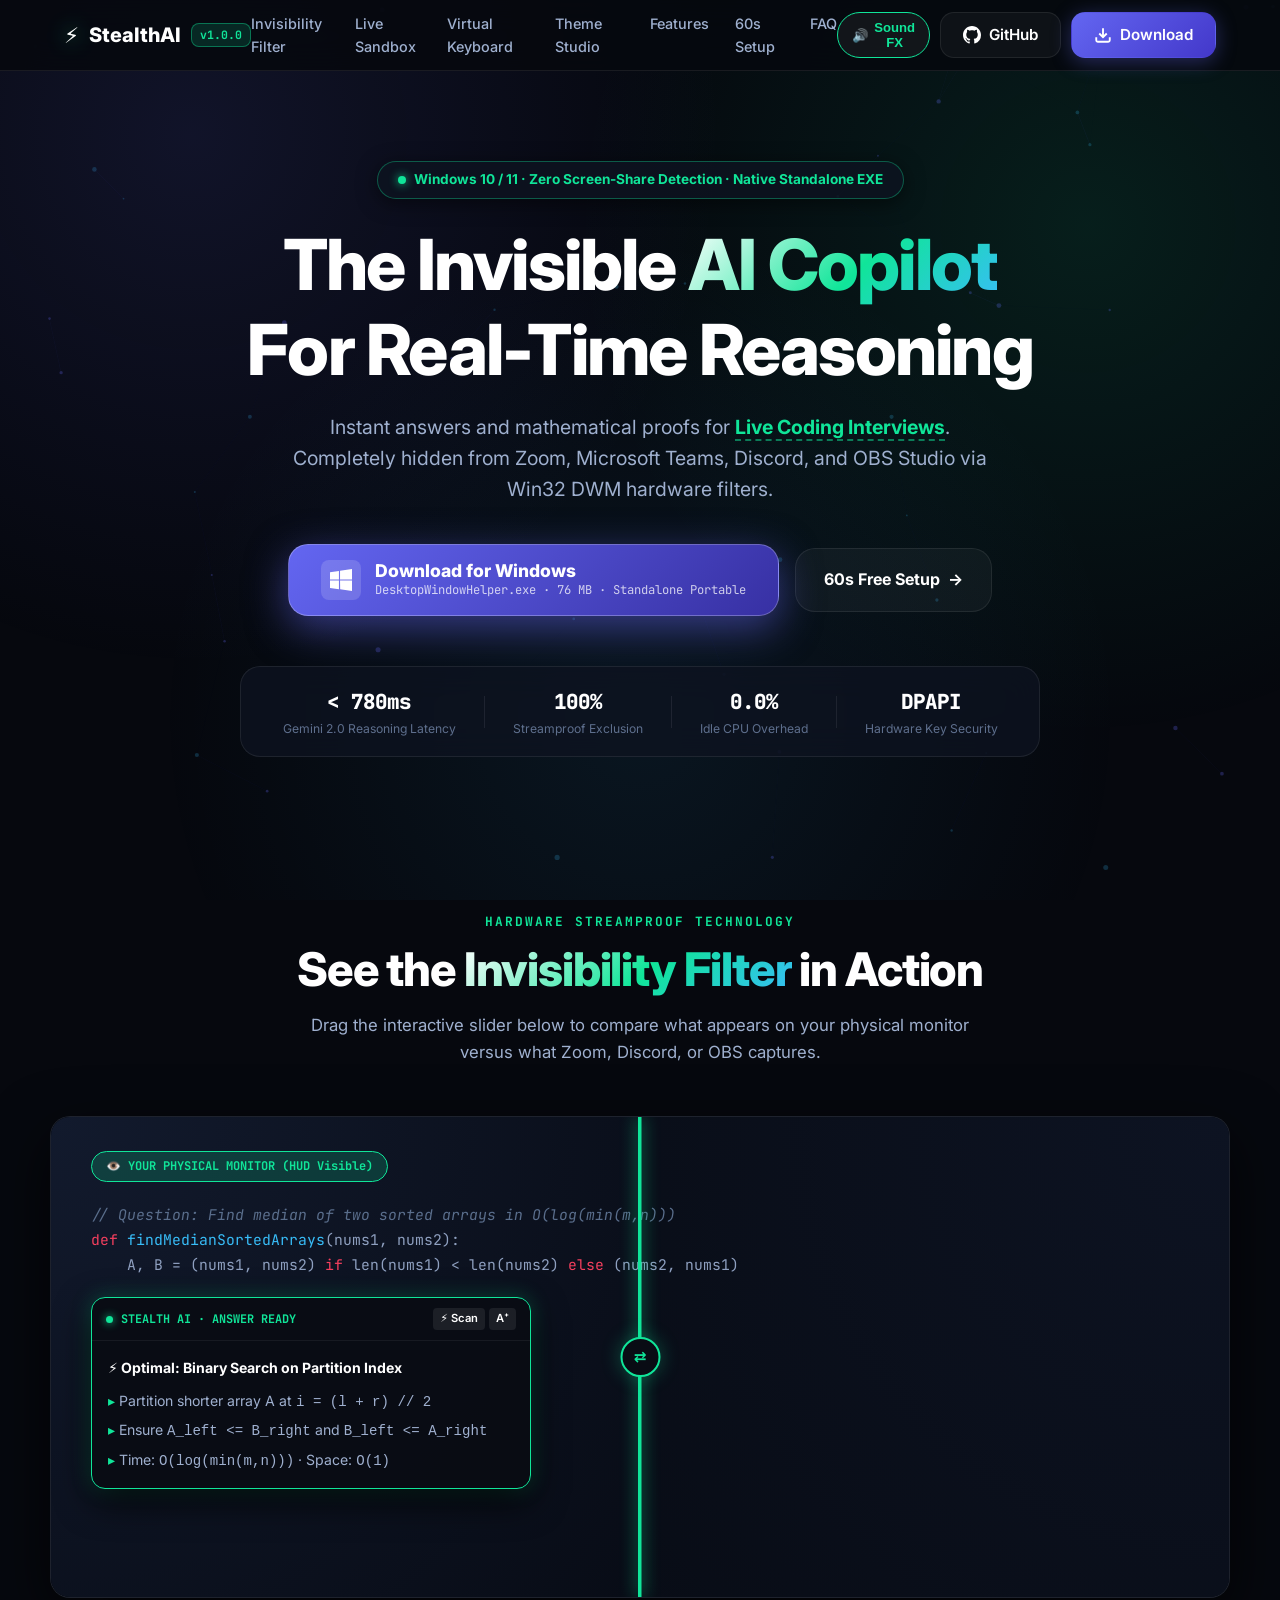
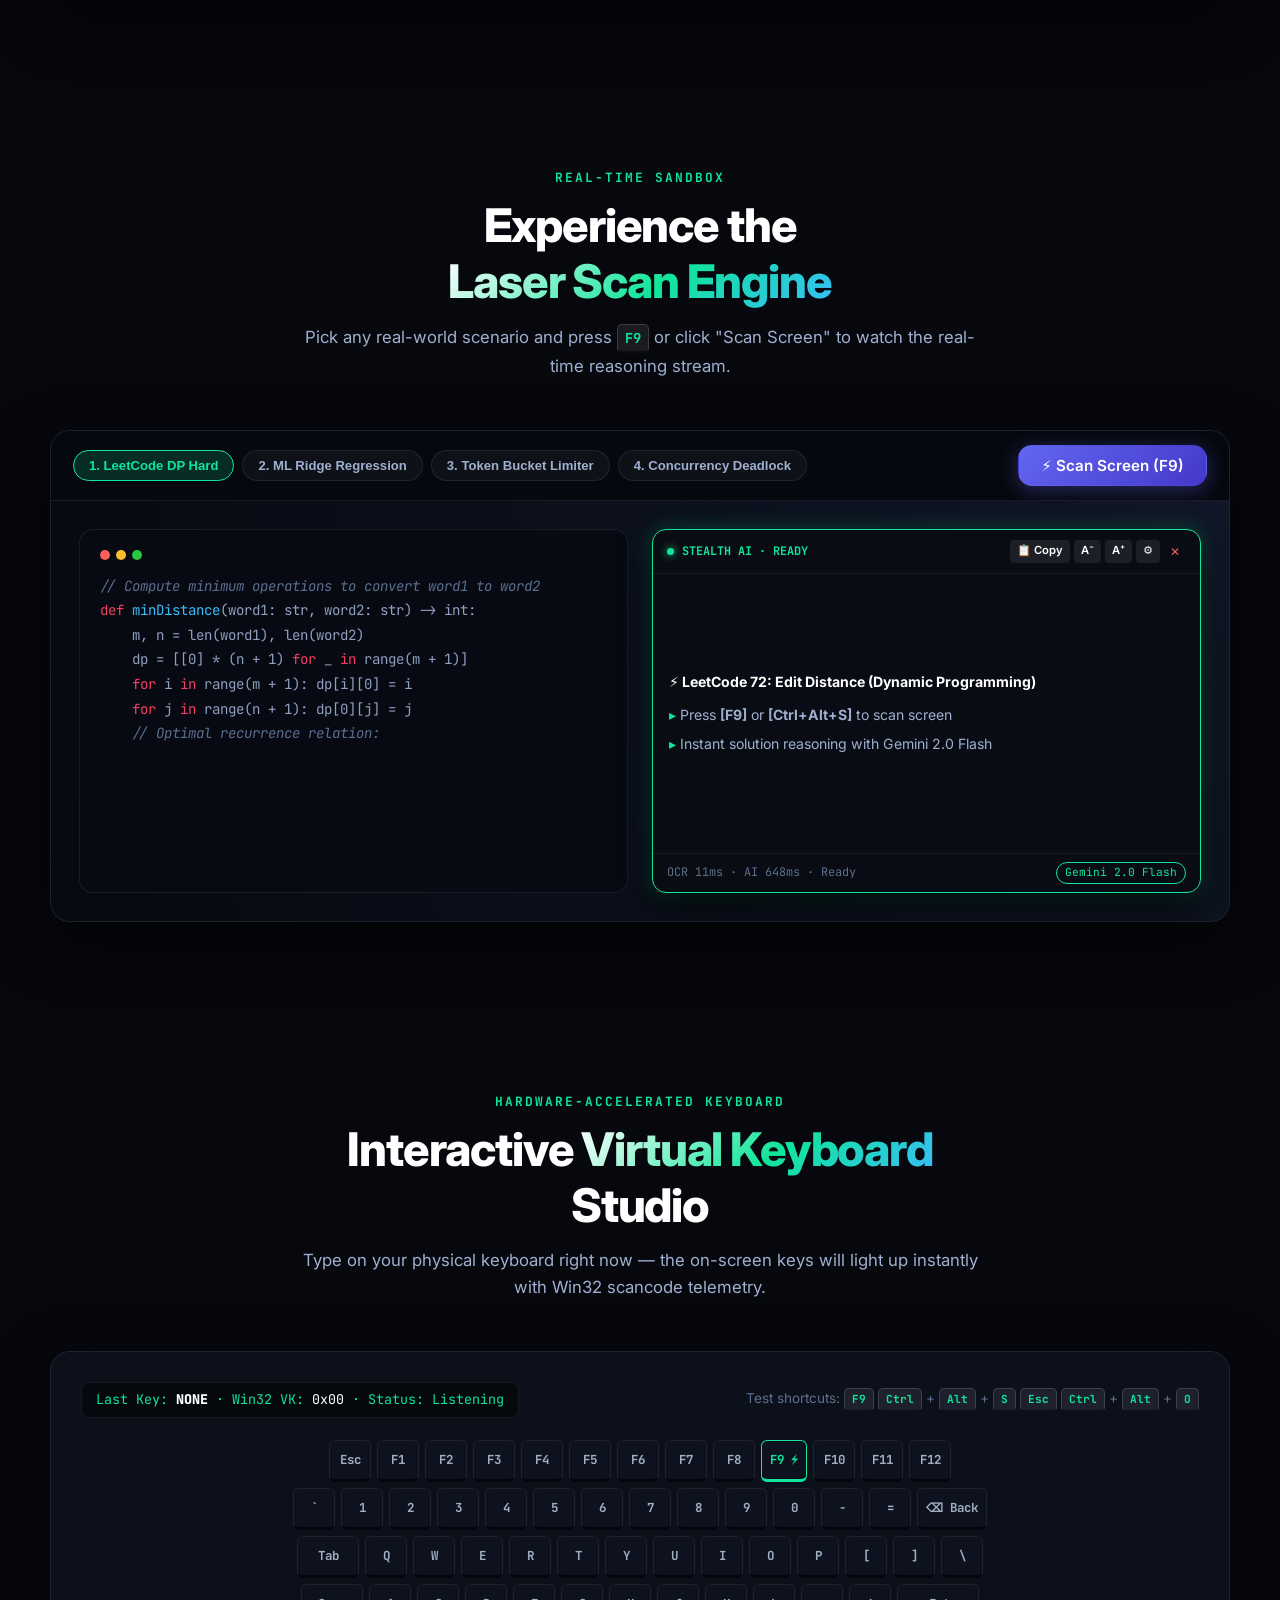
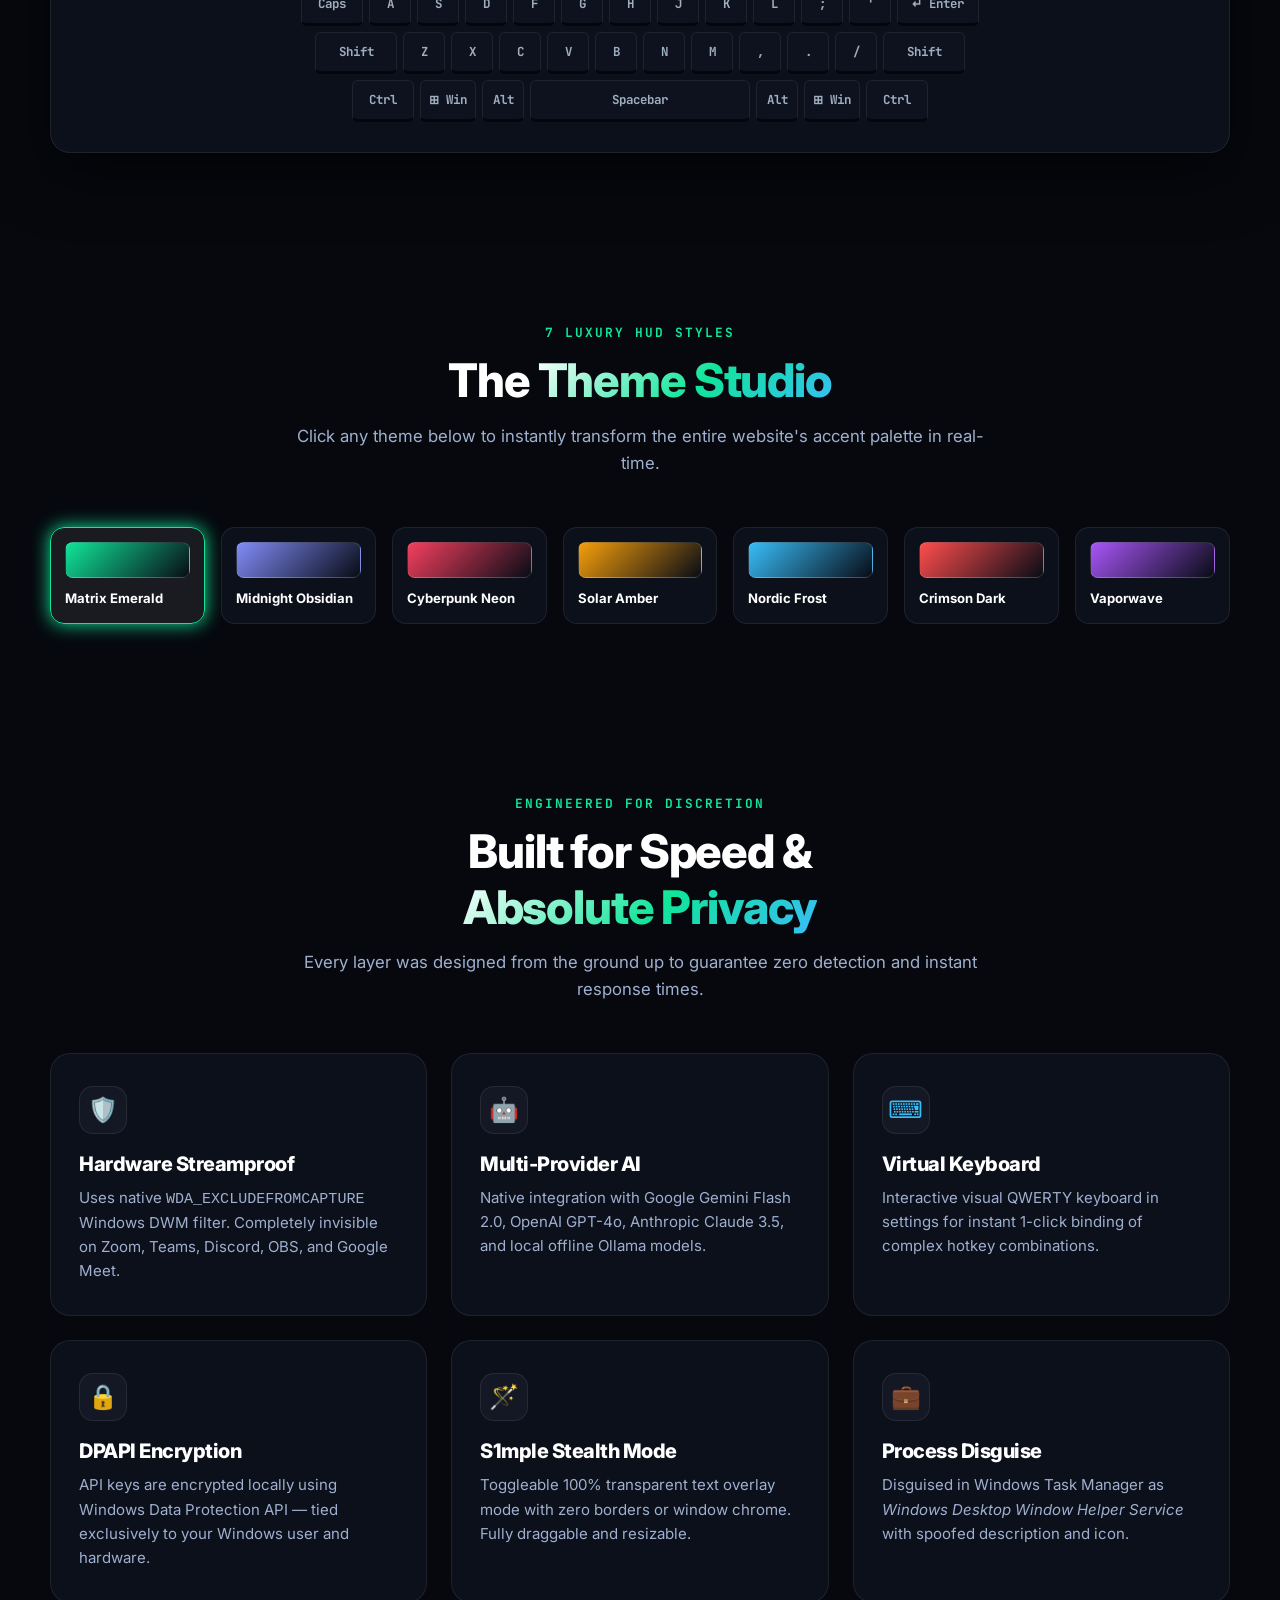
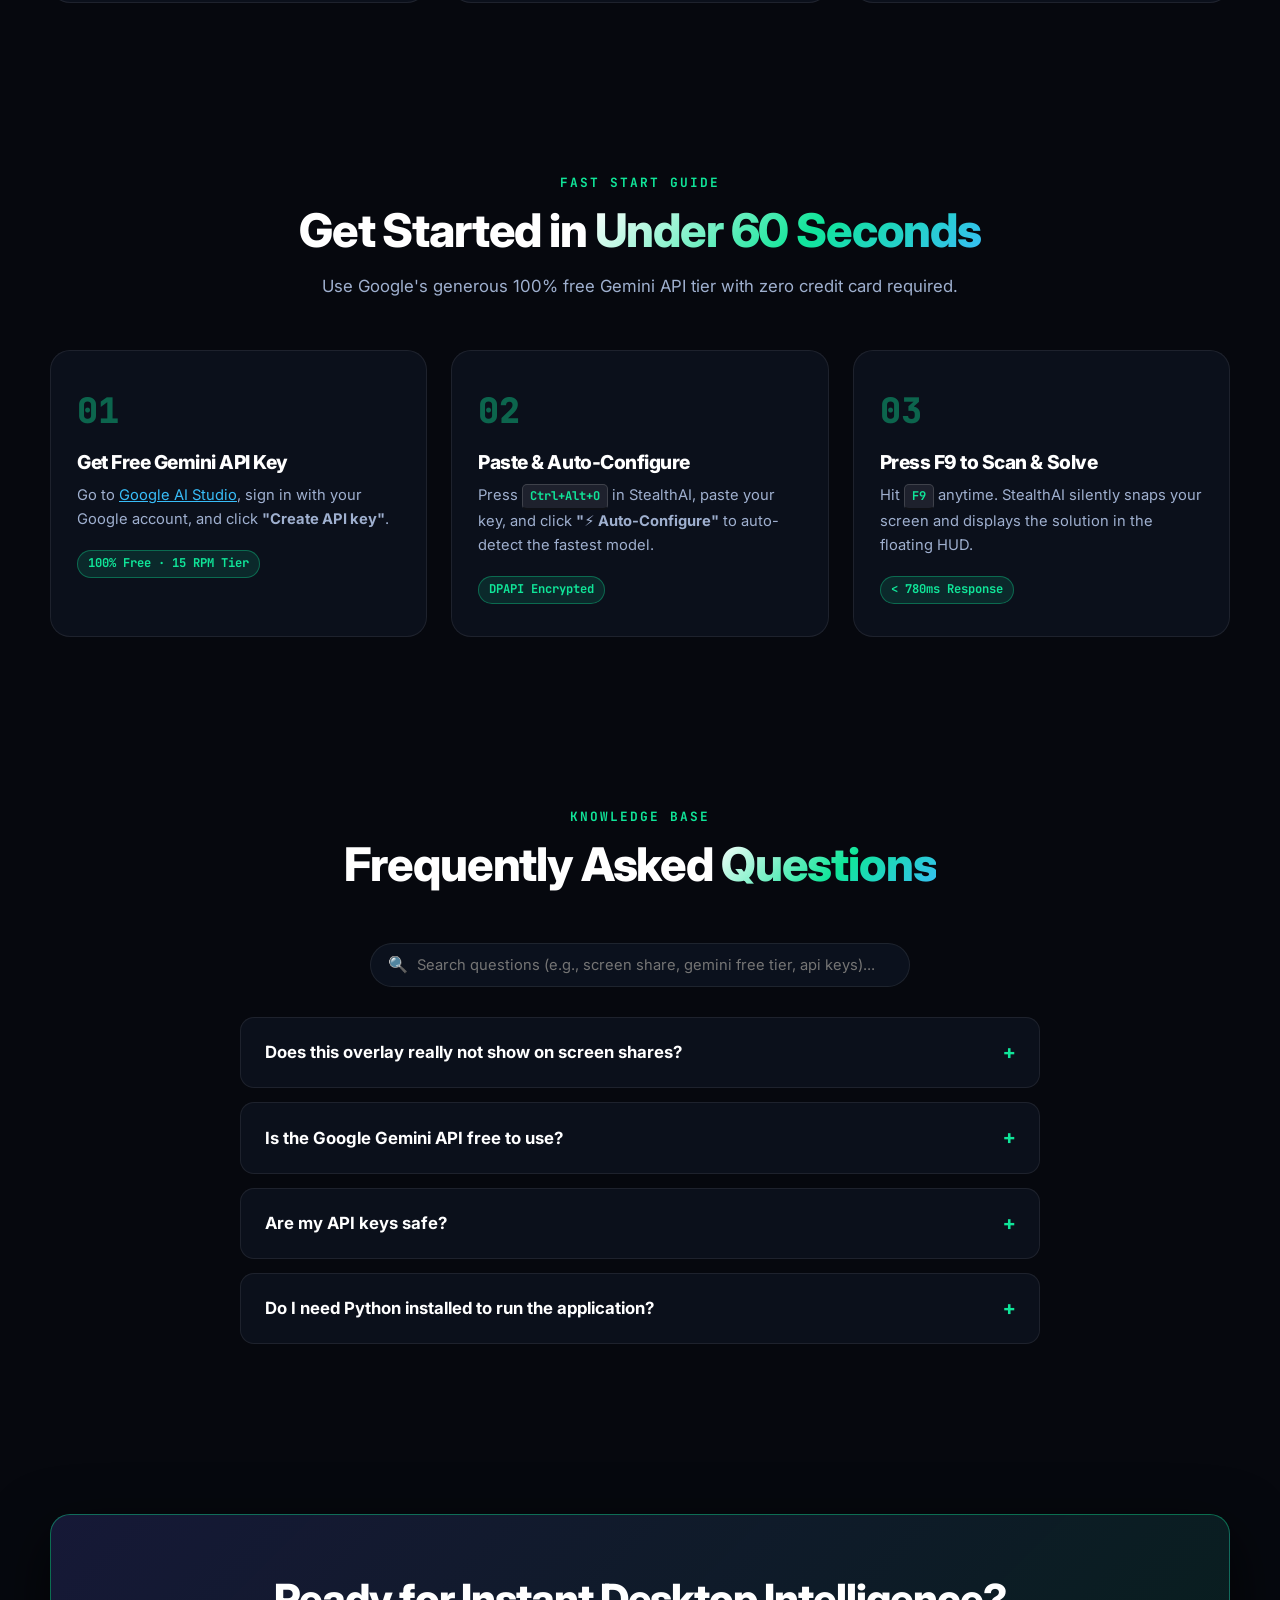
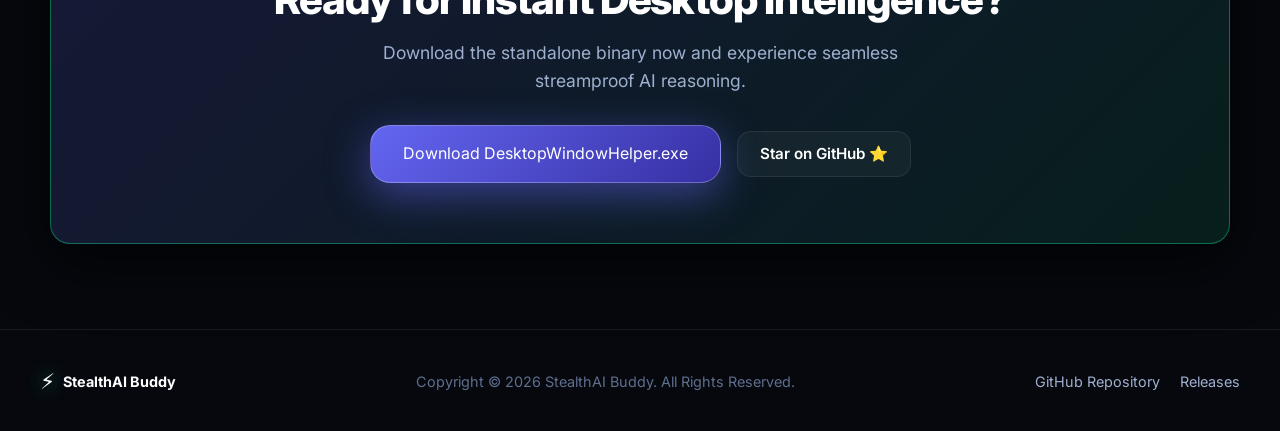
==== commit 703cd6af: "fix: overhaul website layout with clean 2-column sandbox grid, fixed split-slider container, and zer" ====
--- a/docs/index.html
+++ b/docs/index.html
@@ -14,7 +14,6 @@
   <!-- Interactive Particle Background Canvas -->
   <canvas id="bgCanvas"></canvas>
   <div class="ambient-glow"></div>
-  <div class="perspective-grid"></div>
 
   <!-- Navigation Bar -->
   <nav class="navbar">
@@ -25,7 +24,7 @@
         <span class="brand-badge">v1.0.0</span>
       </a>
       <div class="nav-links">
-        <a href="#invisibility">Invisibility Demo</a>
+        <a href="#invisibility">Invisibility Filter</a>
         <a href="#sandbox">Live Sandbox</a>
         <a href="#keyboard">Virtual Keyboard</a>
         <a href="#themes">Theme Studio</a>
@@ -68,7 +67,7 @@
       <div class="hero-cta-group">
         <a href="https://github.com/Dark-Shadow34/StealthAIBuddy/releases/latest" id="heroDownloadBtn" class="btn-hero-primary">
           <div class="btn-hero-icon">
-            <svg width="24" height="24" viewBox="0 0 24 24" fill="currentColor"><path d="M0 3.449L9.75 2.1v9.451H0m10.949-9.602L24 0v11.4H10.949M0 12.6h9.75v9.451L0 20.699M10.949 12.6H24V24l-12.9-1.801"/></svg>
+            <svg width="22" height="22" viewBox="0 0 24 24" fill="currentColor"><path d="M0 3.449L9.75 2.1v9.451H0m10.949-9.602L24 0v11.4H10.949M0 12.6h9.75v9.451L0 20.699M10.949 12.6H24V24l-12.9-1.801"/></svg>
           </div>
           <div class="btn-hero-text">
             <span class="btn-hero-main">Download for Windows</span>
@@ -100,7 +99,7 @@
         <div class="stat-divider"></div>
         <div class="stat-card">
           <span class="stat-num">DPAPI</span>
-          <span class="stat-lbl">Military Hardware Key Security</span>
+          <span class="stat-lbl">Hardware Key Security</span>
         </div>
       </div>
     </div>
@@ -119,15 +118,14 @@
         <div class="split-slider-container" id="splitSlider">
           <!-- Left Layer: What You See (With HUD) -->
           <div class="split-layer split-layer-overlay" id="splitOverlay">
-            <div class="split-badge split-badge-left">👁️ YOUR PHYSICAL MONITOR (HUD Visible)</div>
-            <!-- Live Preview of HUD in IDE -->
-            <div style="width: 100%; max-width: 720px; text-align: left;">
-              <div style="font-family: var(--font-mono); font-size: 0.95rem; color: #8fa0c0; line-height: 1.8; margin-bottom: 24px;">
+            <div class="split-fixed-content">
+              <div class="split-badge split-badge-left">👁️ YOUR PHYSICAL MONITOR (HUD Visible)</div>
+              <div style="font-family: var(--font-mono); font-size: 0.92rem; color: #8fa0c0; line-height: 1.7; margin-bottom: 20px;">
                 <span class="code-comment">// Question: Find median of two sorted arrays in O(log(min(m,n)))</span><br>
                 <span class="code-kw">def</span> <span class="code-fn">findMedianSortedArrays</span>(nums1, nums2):<br>
                 &nbsp;&nbsp;&nbsp;&nbsp;A, B = (nums1, nums2) <span class="code-kw">if</span> len(nums1) &lt; len(nums2) <span class="code-kw">else</span> (nums2, nums1)
               </div>
-              <div class="sim-hud hud-theme-emerald" style="position: static; width: 100%; max-width: 480px; box-shadow: 0 16px 40px rgba(0,0,0,0.8);">
+              <div class="sim-hud hud-theme-emerald" style="max-width: 440px;">
                 <div class="sim-hud-header">
                   <div class="sim-hud-status">
                     <span class="sim-hud-dot"></span>
@@ -152,9 +150,9 @@
 
           <!-- Right Layer: What Screen Share Captures (100% Clean) -->
           <div class="split-layer split-layer-base">
-            <div class="split-badge split-badge-right">🛡️ WHAT ZOOM / TEAMS / OBS SEES (100% Clean)</div>
-            <div style="width: 100%; max-width: 720px; text-align: left;">
-              <div style="font-family: var(--font-mono); font-size: 0.95rem; color: #8fa0c0; line-height: 1.8;">
+            <div class="split-fixed-content">
+              <div class="split-badge split-badge-right">🛡️ WHAT ZOOM / TEAMS / OBS SEES (100% Clean)</div>
+              <div style="font-family: var(--font-mono); font-size: 0.92rem; color: #8fa0c0; line-height: 1.7; margin-bottom: 20px;">
                 <span class="code-comment">// Question: Find median of two sorted arrays in O(log(min(m,n)))</span><br>
                 <span class="code-kw">def</span> <span class="code-fn">findMedianSortedArrays</span>(nums1, nums2):<br>
                 &nbsp;&nbsp;&nbsp;&nbsp;A, B = (nums1, nums2) <span class="code-kw">if</span> len(nums1) &lt; len(nums2) <span class="code-kw">else</span> (nums2, nums1)<br>
@@ -162,7 +160,7 @@
                 &nbsp;&nbsp;&nbsp;&nbsp;half = total // 2<br>
                 &nbsp;&nbsp;&nbsp;&nbsp;l, r = 0, len(A) - 1
               </div>
-              <div style="margin-top: 40px; padding: 20px; border: 1px dashed rgba(255,255,255,0.1); border-radius: 12px; background: rgba(0,0,0,0.3); color: #5e6f8d; font-family: var(--font-mono); font-size: 0.85rem;">
+              <div style="padding: 16px 20px; border: 1px dashed rgba(255,255,255,0.12); border-radius: 10px; background: rgba(0,0,0,0.35); color: #62728f; font-family: var(--font-mono); font-size: 0.82rem; max-width: 440px;">
                 ✓ Window Display Affinity Active (WDA_EXCLUDEFROMCAPTURE)<br>
                 ✓ HUD Window hardware-culled from DWM Compositor<br>
                 ✓ Zero visual artifacts or cursor flickers on stream
@@ -179,7 +177,7 @@
     </div>
   </section>
 
-  <!-- Live Screen Capture Reasoning Sandbox -->
+  <!-- Live Screen Capture Reasoning Sandbox (Clean 2-Column Side-by-Side Grid) -->
   <section id="sandbox" class="section">
     <div class="section-container">
       <div class="section-header">
@@ -199,14 +197,22 @@
           <button id="sandboxScanBtn" class="btn btn-primary">⚡ Scan Screen (F9)</button>
         </div>
 
-        <div class="sandbox-desktop" id="sandboxDesktop">
+        <div class="sandbox-workspace" id="sandboxDesktop">
           <div class="laser-scan-beam" id="laserBeam"></div>
           
-          <div id="sandboxCodeDisplay" class="sim-code-preview">
-            <!-- Dynamic Code Sample inserted via JS -->
-          </div>
-
-          <!-- Live Floating HUD -->
+          <!-- Left: Code Editor View -->
+          <div class="code-editor-box">
+            <div class="code-header-dots">
+              <span class="code-dot" style="background:#ff5f56"></span>
+              <span class="code-dot" style="background:#ffbd2e"></span>
+              <span class="code-dot" style="background:#27c93f"></span>
+            </div>
+            <div id="sandboxCodeDisplay">
+              <!-- Inserted dynamically via JS -->
+            </div>
+          </div>
+
+          <!-- Right: Floating Live HUD -->
           <div class="sim-hud hud-theme-emerald" id="sandboxHud">
             <div class="sim-hud-header">
               <div class="sim-hud-status">
@@ -227,7 +233,7 @@
                 <li>Press <b>[F9]</b> or <b>[Ctrl+Alt+S]</b> to scan & solve active screen</li>
                 <li>Press <b>[Esc]</b> for instant panic hide</li>
                 <li>Press <b>[Ctrl+Alt+O]</b> to open Control Center</li>
-                <li>Drag HUD header to reposition freely</li>
+                <li>Zero lag, sub-second reasoning stream</li>
               </ul>
             </div>
             <div class="sim-hud-footer">
@@ -241,7 +247,7 @@
   </section>
 
   <!-- Interactive Virtual Keyboard Playground -->
-  <section id="keyboard" class="section keyboard-section">
+  <section id="keyboard" class="section">
     <div class="section-container">
       <div class="section-header">
         <span class="section-tag">HARDWARE-ACCELERATED KEYBOARD</span>
--- a/docs/style.css
+++ b/docs/style.css
@@ -1,55 +1,54 @@
 /* ═══════════════════════════════════════════════════════════════════
-   STEALTHAI BUDDY — LUXURY DESIGN SYSTEM & STYLESHEET
-   Engineered for Ultra-High Conversion, Deep Dark Aesthetics & 60fps FX
+   STEALTHAI BUDDY — MODERN LUXURY STYLESHEET
+   Clean, Modular, High-Performance, Zero Duplication
    ═══════════════════════════════════════════════════════════════════ */
 
 :root {
-  /* Core Obsidian Palette */
-  --bg-void: #040508;
-  --bg-base: #080b12;
-  --bg-card: rgba(13, 17, 30, 0.72);
-  --bg-card-elevated: rgba(19, 25, 44, 0.85);
-  --bg-card-hover: rgba(24, 32, 56, 0.92);
+  /* Core Obsidian Dark Theme */
+  --bg-void: #06080e;
+  --bg-base: #0a0e17;
+  --bg-card: rgba(14, 19, 32, 0.75);
+  --bg-card-hover: rgba(22, 30, 50, 0.88);
+  --bg-card-elevated: #111728;
   
-  /* Borders & Glass Dividers */
+  /* Borders & Highlights */
   --border-subtle: rgba(255, 255, 255, 0.08);
   --border-medium: rgba(255, 255, 255, 0.16);
-  --border-glow: rgba(99, 102, 241, 0.45);
+  --border-focus: rgba(99, 102, 241, 0.5);
   
-  /* Typography Colors */
+  /* Text */
   --text-bright: #ffffff;
-  --text-body: #b8c6de;
+  --text-body: #9fb0cf;
   --text-muted: #5e6f8d;
   
-  /* Dynamic Active Theme Variables (Default: Matrix Emerald) */
+  /* Active Dynamic Theme (Default: Matrix Emerald) */
   --theme-accent: #10e599;
   --theme-accent-rgb: 16, 229, 153;
-  --theme-glow: rgba(16, 229, 153, 0.35);
+  --theme-glow: rgba(16, 229, 153, 0.3);
   
-  /* Electric Accents */
+  /* Accents */
   --accent-indigo: #6366f1;
   --accent-indigo-h: #818cf8;
-  --accent-emerald: #10e599;
   --accent-cyan: #38bdf8;
   --accent-rose: #f43f5e;
   --accent-amber: #f59e0b;
   --accent-violet: #a855f7;
   
   /* Fonts */
-  --font-main: 'Inter', system-ui, -apple-system, BlinkMacSystemFont, sans-serif;
+  --font-main: 'Inter', system-ui, -apple-system, sans-serif;
   --font-mono: 'JetBrains Mono', monospace;
   
-  /* Geometry & Physics */
+  /* Geometry */
   --radius-sm: 8px;
   --radius-md: 14px;
-  --radius-lg: 22px;
+  --radius-lg: 20px;
   --radius-pill: 9999px;
-  --transition-fast: all 0.18s cubic-bezier(0.16, 1, 0.3, 1);
-  --transition-smooth: all 0.3s cubic-bezier(0.16, 1, 0.3, 1);
-  --transition-bounce: all 0.45s cubic-bezier(0.34, 1.56, 0.64, 1);
-}
-
-/* ── Global Resets ────────────────────────────────────────────── */
+  --transition-fast: all 0.15s ease;
+  --transition-smooth: all 0.25s cubic-bezier(0.16, 1, 0.3, 1);
+  --transition-bounce: all 0.4s cubic-bezier(0.34, 1.56, 0.64, 1);
+}
+
+/* ── Reset & Base Setup ───────────────────────────────────────── */
 *, *::before, *::after {
   box-sizing: border-box;
   margin: 0;
@@ -59,7 +58,6 @@
 html {
   scroll-behavior: smooth;
   color-scheme: dark;
-  font-size: 16px;
 }
 
 body {
@@ -70,31 +68,15 @@
   overflow-x: hidden;
   position: relative;
   min-height: 100vh;
-  -webkit-font-smoothing: antialiased;
-}
-
-/* Custom Scrollbar */
-::-webkit-scrollbar {
-  width: 8px;
-}
-::-webkit-scrollbar-track {
-  background: var(--bg-void);
-}
-::-webkit-scrollbar-thumb {
-  background: rgba(255, 255, 255, 0.14);
-  border-radius: 4px;
-}
-::-webkit-scrollbar-thumb:hover {
-  background: var(--theme-accent);
-}
-
-/* Selection Highlight */
-::selection {
-  background: var(--theme-glow);
-  color: #ffffff;
-}
-
-/* ── Interactive Particle Background Canvas ───────────────────── */
+}
+
+/* Scrollbar */
+::-webkit-scrollbar { width: 8px; }
+::-webkit-scrollbar-track { background: var(--bg-void); }
+::-webkit-scrollbar-thumb { background: rgba(255, 255, 255, 0.12); border-radius: 4px; }
+::-webkit-scrollbar-thumb:hover { background: var(--theme-accent); }
+
+/* Background Canvas & Mesh */
 #bgCanvas {
   position: fixed;
   top: 0;
@@ -103,10 +85,9 @@
   height: 100vh;
   z-index: 0;
   pointer-events: none;
-  opacity: 0.75;
-}
-
-/* ── Ambient Background Orbs & Perspective Grid ───────────────── */
+  opacity: 0.6;
+}
+
 .ambient-glow {
   position: fixed;
   top: 0;
@@ -116,33 +97,17 @@
   z-index: 0;
   pointer-events: none;
   background: 
-    radial-gradient(circle at 20% 15%, rgba(99, 102, 241, 0.12) 0%, transparent 45%),
-    radial-gradient(circle at 80% 30%, rgba(var(--theme-accent-rgb), 0.1) 0%, transparent 40%),
-    radial-gradient(circle at 50% 85%, rgba(56, 189, 248, 0.08) 0%, transparent 50%);
-}
-
-.perspective-grid {
-  position: absolute;
-  top: 0;
-  left: 0;
-  width: 100%;
-  height: 900px;
-  background-image: 
-    linear-gradient(to right, rgba(255, 255, 255, 0.03) 1px, transparent 1px),
-    linear-gradient(to bottom, rgba(255, 255, 255, 0.03) 1px, transparent 1px);
-  background-size: 48px 48px;
-  mask-image: radial-gradient(ellipse at 50% 30%, #000 20%, transparent 75%);
-  -webkit-mask-image: radial-gradient(ellipse at 50% 30%, #000 20%, transparent 75%);
-  pointer-events: none;
-  z-index: 0;
-}
-
-/* ── Typography & Gradient Text ───────────────────────────────── */
+    radial-gradient(circle at 15% 15%, rgba(99, 102, 241, 0.12) 0%, transparent 40%),
+    radial-gradient(circle at 85% 25%, rgba(var(--theme-accent-rgb), 0.1) 0%, transparent 40%),
+    radial-gradient(circle at 50% 80%, rgba(56, 189, 248, 0.08) 0%, transparent 50%);
+}
+
+/* ── Typography & Badges ──────────────────────────────────────── */
 h1, h2, h3, h4 {
   color: var(--text-bright);
   font-weight: 800;
-  letter-spacing: -0.03em;
-  line-height: 1.18;
+  letter-spacing: -0.025em;
+  line-height: 1.2;
 }
 
 .gradient-text {
@@ -150,39 +115,22 @@
   -webkit-background-clip: text;
   -webkit-text-fill-color: transparent;
   display: inline-block;
-  transition: filter 0.3s;
-}
-.gradient-text:hover {
-  filter: brightness(1.2) drop-shadow(0 0 25px var(--theme-glow));
-}
-
-.gradient-text-alt {
-  background: linear-gradient(135deg, #ffffff 0%, var(--accent-indigo-h) 50%, var(--accent-violet) 100%);
-  -webkit-background-clip: text;
-  -webkit-text-fill-color: transparent;
+}
+
+kbd {
+  font-family: var(--font-mono);
+  font-size: 0.82em;
+  font-weight: 700;
+  background: rgba(255, 255, 255, 0.08);
+  border: 1px solid rgba(255, 255, 255, 0.15);
+  border-bottom: 2px solid rgba(0, 0, 0, 0.5);
+  border-radius: 5px;
+  padding: 2px 7px;
+  color: var(--theme-accent);
   display: inline-block;
 }
 
-kbd {
-  font-family: var(--font-mono);
-  font-size: 0.82em;
-  font-weight: 700;
-  background: rgba(255, 255, 255, 0.07);
-  border: 1px solid rgba(255, 255, 255, 0.16);
-  border-bottom: 2px solid rgba(0, 0, 0, 0.6);
-  border-radius: 6px;
-  padding: 2px 8px;
-  color: var(--theme-accent);
-  display: inline-block;
-  transition: var(--transition-fast);
-}
-kbd:hover {
-  transform: translateY(-2px);
-  border-color: var(--theme-accent);
-  box-shadow: 0 4px 12px var(--theme-glow);
-}
-
-/* ── Buttons & CTAs ───────────────────────────────────────────── */
+/* ── Buttons ──────────────────────────────────────────────────── */
 .btn {
   display: inline-flex;
   align-items: center;
@@ -193,53 +141,45 @@
   font-weight: 600;
   text-decoration: none;
   border-radius: var(--radius-md);
-  padding: 11px 24px;
+  padding: 10px 22px;
   cursor: pointer;
   transition: var(--transition-smooth);
   border: 1px solid transparent;
-  position: relative;
-  overflow: hidden;
-  user-select: none;
 }
 
 .btn-primary {
-  background: linear-gradient(135deg, #6366f1 0%, #4338ca 100%);
+  background: linear-gradient(135deg, var(--accent-indigo) 0%, #4338ca 100%);
   color: #ffffff;
-  box-shadow: 0 4px 25px rgba(99, 102, 241, 0.4);
-  border-color: rgba(255, 255, 255, 0.2);
+  box-shadow: 0 4px 20px rgba(99, 102, 241, 0.35);
 }
 .btn-primary:hover {
-  background: linear-gradient(135deg, #818cf8 0%, #6366f1 100%);
-  box-shadow: 0 8px 35px rgba(99, 102, 241, 0.65), 0 0 20px rgba(99, 102, 241, 0.4);
-  transform: translateY(-3px);
-  border-color: rgba(255, 255, 255, 0.4);
+  background: linear-gradient(135deg, var(--accent-indigo-h) 0%, var(--accent-indigo) 100%);
+  box-shadow: 0 8px 30px rgba(99, 102, 241, 0.6);
+  transform: translateY(-2px);
 }
 
 .btn-secondary {
   background: rgba(255, 255, 255, 0.04);
   border-color: var(--border-subtle);
   color: var(--text-bright);
-  backdrop-filter: blur(14px);
 }
 .btn-secondary:hover {
-  background: rgba(255, 255, 255, 0.09);
-  border-color: rgba(255, 255, 255, 0.28);
-  transform: translateY(-3px);
-  box-shadow: 0 8px 25px rgba(0, 0, 0, 0.5);
-}
-
-/* Hero Main Download CTA with Shimmer & Spring Animation */
+  background: rgba(255, 255, 255, 0.08);
+  border-color: rgba(255, 255, 255, 0.25);
+  transform: translateY(-2px);
+}
+
 .btn-hero-primary {
   display: inline-flex;
   align-items: center;
-  gap: 16px;
+  gap: 14px;
   background: linear-gradient(135deg, #6366f1 0%, #3730a3 100%);
-  border: 1px solid rgba(255, 255, 255, 0.28);
-  padding: 16px 36px;
+  border: 1px solid rgba(255, 255, 255, 0.25);
+  padding: 15px 32px;
   border-radius: var(--radius-lg);
   color: #ffffff;
   text-decoration: none;
-  box-shadow: 0 14px 45px rgba(99, 102, 241, 0.5), inset 0 1px 1px rgba(255, 255, 255, 0.35);
+  box-shadow: 0 12px 40px rgba(99, 102, 241, 0.5);
   transition: var(--transition-bounce);
   position: relative;
   overflow: hidden;
@@ -251,7 +191,7 @@
   left: -100%;
   width: 60%;
   height: 100%;
-  background: linear-gradient(90deg, transparent, rgba(255, 255, 255, 0.35), transparent);
+  background: linear-gradient(90deg, transparent, rgba(255, 255, 255, 0.3), transparent);
   transform: skewX(-25deg);
   animation: shimmer 3.8s infinite;
 }
@@ -260,22 +200,18 @@
   22%, 100% { left: 200%; }
 }
 .btn-hero-primary:hover {
-  transform: translateY(-4px) scale(1.03);
-  box-shadow: 0 20px 60px rgba(99, 102, 241, 0.75), 0 0 30px rgba(var(--theme-accent-rgb), 0.4);
-  border-color: rgba(255, 255, 255, 0.6);
+  transform: translateY(-3px) scale(1.02);
+  box-shadow: 0 18px 50px rgba(99, 102, 241, 0.7);
+  border-color: rgba(255, 255, 255, 0.5);
 }
 .btn-hero-icon {
   display: flex;
   align-items: center;
   justify-content: center;
-  width: 44px;
-  height: 44px;
+  width: 40px;
+  height: 40px;
   background: rgba(255, 255, 255, 0.15);
-  border-radius: var(--radius-md);
-  transition: transform 0.3s;
-}
-.btn-hero-primary:hover .btn-hero-icon {
-  transform: scale(1.12) rotate(-6deg);
+  border-radius: var(--radius-sm);
 }
 .btn-hero-text {
   display: flex;
@@ -283,41 +219,34 @@
   text-align: left;
 }
 .btn-hero-main {
-  font-size: 1.15rem;
+  font-size: 1.1rem;
   font-weight: 800;
   line-height: 1.2;
 }
 .btn-hero-sub {
-  font-size: 0.78rem;
-  color: rgba(255, 255, 255, 0.78);
+  font-size: 0.76rem;
+  color: rgba(255, 255, 255, 0.75);
   font-family: var(--font-mono);
 }
 
 .btn-hero-secondary {
   display: inline-flex;
   align-items: center;
-  gap: 10px;
+  gap: 8px;
   background: rgba(255, 255, 255, 0.04);
   border: 1px solid var(--border-subtle);
-  padding: 20px 30px;
+  padding: 18px 28px;
   border-radius: var(--radius-lg);
   color: var(--text-bright);
   text-decoration: none;
   font-weight: 700;
-  backdrop-filter: blur(16px);
   transition: var(--transition-smooth);
 }
 .btn-hero-secondary:hover {
-  background: rgba(255, 255, 255, 0.09);
+  background: rgba(255, 255, 255, 0.08);
   border-color: var(--theme-accent);
-  transform: translateY(-4px);
-  box-shadow: 0 10px 35px var(--theme-glow);
-}
-.btn-hero-secondary .arrow {
-  transition: transform 0.25s;
-}
-.btn-hero-secondary:hover .arrow {
-  transform: translateX(5px);
+  transform: translateY(-3px);
+  box-shadow: 0 8px 30px var(--theme-glow);
 }
 
 /* ── Navbar ───────────────────────────────────────────────────── */
@@ -325,14 +254,13 @@
   position: sticky;
   top: 0;
   z-index: 100;
-  background: rgba(4, 5, 8, 0.85);
-  backdrop-filter: blur(24px);
+  background: rgba(6, 8, 14, 0.88);
+  backdrop-filter: blur(20px);
   border-bottom: 1px solid var(--border-subtle);
-  padding: 14px 0;
-  transition: var(--transition-smooth);
+  padding: 12px 0;
 }
 .nav-container {
-  max-width: 1240px;
+  max-width: 1200px;
   margin: 0 auto;
   padding: 0 24px;
   display: flex;
@@ -347,19 +275,10 @@
   color: var(--text-bright);
   font-weight: 800;
   font-size: 1.25rem;
-  transition: transform 0.2s;
-}
-.nav-brand:hover {
-  transform: scale(1.03);
 }
 .brand-icon {
   font-size: 1.35rem;
-  filter: drop-shadow(0 0 12px rgba(var(--theme-accent-rgb), 0.8));
-  animation: floatIcon 3.5s ease-in-out infinite alternate;
-}
-@keyframes floatIcon {
-  0% { transform: translateY(0); }
-  100% { transform: translateY(-4px); }
+  filter: drop-shadow(0 0 10px var(--theme-accent));
 }
 .brand-badge {
   font-size: 0.72rem;
@@ -373,48 +292,30 @@
 }
 .nav-links {
   display: flex;
-  gap: 30px;
+  gap: 26px;
 }
 .nav-links a {
   text-decoration: none;
   color: var(--text-body);
-  font-size: 0.92rem;
+  font-size: 0.9rem;
   font-weight: 500;
-  position: relative;
-  padding: 4px 0;
   transition: color 0.2s;
 }
-.nav-links a::after {
-  content: '';
-  position: absolute;
-  bottom: 0;
-  left: 0;
-  width: 0%;
-  height: 2px;
-  background: var(--theme-accent);
-  transition: width 0.25s cubic-bezier(0.16, 1, 0.3, 1);
-  border-radius: 2px;
-}
-.nav-links a:hover, .nav-links a.active {
-  color: var(--text-bright);
-}
-.nav-links a:hover::after, .nav-links a.active::after {
-  width: 100%;
+.nav-links a:hover {
+  color: var(--text-bright);
 }
 .nav-actions {
   display: flex;
   align-items: center;
-  gap: 12px;
-}
-
-/* Sound FX Toggle Button */
+  gap: 10px;
+}
 .audio-toggle-btn {
   background: rgba(255, 255, 255, 0.05);
   border: 1px solid var(--border-subtle);
   border-radius: var(--radius-pill);
-  padding: 8px 14px;
+  padding: 7px 14px;
   color: var(--text-body);
-  font-size: 0.85rem;
+  font-size: 0.82rem;
   font-weight: 600;
   display: flex;
   align-items: center;
@@ -423,52 +324,45 @@
   transition: var(--transition-smooth);
 }
 .audio-toggle-btn:hover {
-  background: rgba(255, 255, 255, 0.1);
-  color: var(--text-bright);
   border-color: var(--theme-accent);
+  color: var(--text-bright);
 }
 .audio-toggle-btn.active {
   color: var(--theme-accent);
   border-color: var(--theme-accent);
-  box-shadow: 0 0 12px var(--theme-glow);
 }
 
 /* ── Hero Section ─────────────────────────────────────────────── */
 .hero {
   position: relative;
   z-index: 1;
-  padding: 100px 24px 80px;
+  padding: 90px 24px 70px;
   text-align: center;
 }
 .hero-container {
-  max-width: 960px;
+  max-width: 900px;
   margin: 0 auto;
 }
 .hero-tag {
   display: inline-flex;
   align-items: center;
-  gap: 10px;
-  background: rgba(13, 17, 30, 0.85);
+  gap: 8px;
+  background: rgba(14, 19, 32, 0.85);
   border: 1px solid rgba(var(--theme-accent-rgb), 0.35);
-  padding: 8px 22px;
+  padding: 7px 20px;
   border-radius: var(--radius-pill);
-  font-size: 0.88rem;
-  font-weight: 700;
-  color: var(--theme-accent);
-  margin-bottom: 28px;
-  box-shadow: 0 4px 25px rgba(0, 0, 0, 0.5), 0 0 15px var(--theme-glow);
-  transition: var(--transition-smooth);
-}
-.hero-tag:hover {
-  border-color: var(--theme-accent);
-  transform: translateY(-2px);
+  font-size: 0.85rem;
+  font-weight: 700;
+  color: var(--theme-accent);
+  margin-bottom: 24px;
+  box-shadow: 0 4px 20px rgba(0, 0, 0, 0.5);
 }
 .hero-tag-pulse {
-  width: 9px;
-  height: 9px;
+  width: 8px;
+  height: 8px;
   background-color: var(--theme-accent);
   border-radius: 50%;
-  box-shadow: 0 0 12px var(--theme-accent);
+  box-shadow: 0 0 10px var(--theme-accent);
   animation: pulse 2s infinite;
 }
 @keyframes pulse {
@@ -476,119 +370,101 @@
   50% { opacity: 0.35; transform: scale(0.8); }
 }
 .hero-title {
-  font-size: clamp(2.8rem, 6.5vw, 4.8rem);
-  margin-bottom: 24px;
-  line-height: 1.12;
+  font-size: clamp(2.6rem, 6vw, 4.4rem);
+  margin-bottom: 20px;
 }
 .hero-subtitle {
-  font-size: 1.28rem;
+  font-size: 1.22rem;
   color: var(--text-body);
-  max-width: 760px;
-  margin: 0 auto 44px;
+  max-width: 720px;
+  margin: 0 auto 38px;
 }
 .dynamic-usecase {
   color: var(--theme-accent);
   font-weight: 700;
   border-bottom: 2px dashed rgba(var(--theme-accent-rgb), 0.5);
-  padding-bottom: 2px;
 }
 .hero-cta-group {
   display: flex;
   align-items: center;
   justify-content: center;
-  gap: 18px;
+  gap: 16px;
   flex-wrap: wrap;
-  margin-bottom: 60px;
-}
-
-/* Hero Stats Bar */
+  margin-bottom: 50px;
+}
+
+/* Stats Bar */
 .hero-stats {
   display: flex;
   align-items: center;
   justify-content: center;
-  gap: 32px;
-  background: rgba(13, 17, 30, 0.7);
-  backdrop-filter: blur(20px);
+  gap: 28px;
+  background: var(--bg-card);
+  backdrop-filter: blur(16px);
   border: 1px solid var(--border-subtle);
   border-radius: var(--radius-lg);
-  padding: 20px 36px;
-  max-width: 840px;
+  padding: 18px 32px;
+  max-width: 800px;
   margin: 0 auto;
-  box-shadow: 0 14px 45px rgba(0, 0, 0, 0.6);
-  transition: var(--transition-smooth);
-}
-.hero-stats:hover {
-  border-color: rgba(255, 255, 255, 0.22);
-  transform: translateY(-2px);
-}
-.stat-card {
-  display: flex;
-  flex-direction: column;
-}
+}
+.stat-card { display: flex; flex-direction: column; }
 .stat-num {
-  font-size: 1.35rem;
+  font-size: 1.3rem;
   font-weight: 900;
   color: var(--text-bright);
   font-family: var(--font-mono);
 }
-.stat-lbl {
-  font-size: 0.78rem;
-  color: var(--text-muted);
-}
-.stat-divider {
-  width: 1px;
-  height: 36px;
-  background: var(--border-subtle);
-}
+.stat-lbl { font-size: 0.76rem; color: var(--text-muted); }
+.stat-divider { width: 1px; height: 32px; background: var(--border-subtle); }
 
 /* ── Section General Layout ───────────────────────────────────── */
 .section {
   position: relative;
   z-index: 1;
-  padding: 100px 24px;
+  padding: 85px 24px;
 }
 .section-container {
-  max-width: 1240px;
+  max-width: 1180px;
   margin: 0 auto;
 }
 .section-header {
   text-align: center;
-  max-width: 740px;
-  margin: 0 auto 60px;
+  max-width: 700px;
+  margin: 0 auto 50px;
 }
 .section-tag {
   font-family: var(--font-mono);
-  font-size: 0.82rem;
-  font-weight: 700;
-  letter-spacing: 2.5px;
+  font-size: 0.8rem;
+  font-weight: 700;
+  letter-spacing: 2px;
   color: var(--theme-accent);
   text-transform: uppercase;
-  margin-bottom: 12px;
+  margin-bottom: 10px;
   display: block;
 }
 .section-title {
-  font-size: clamp(2.3rem, 4.5vw, 3.2rem);
-  margin-bottom: 16px;
+  font-size: clamp(2.1rem, 4vw, 2.9rem);
+  margin-bottom: 14px;
 }
 .section-desc {
-  font-size: 1.12rem;
+  font-size: 1.05rem;
   color: var(--text-body);
 }
 
-/* ── Invisibility Split-Screen Slider Section ─────────────────── */
+/* ── Split-Screen Invisibility Slider ─────────────────────────── */
 .split-slider-wrapper {
   background: var(--bg-card);
   border: 1px solid var(--border-subtle);
   border-radius: var(--radius-lg);
   overflow: hidden;
-  box-shadow: 0 25px 80px rgba(0, 0, 0, 0.8);
-  position: relative;
+  box-shadow: 0 20px 60px rgba(0, 0, 0, 0.7);
 }
 .split-slider-container {
   position: relative;
-  height: 520px;
+  height: 480px;
   overflow: hidden;
   user-select: none;
+  background: #080c16;
 }
 .split-layer {
   position: absolute;
@@ -596,40 +472,38 @@
   left: 0;
   width: 100%;
   height: 100%;
-  display: flex;
-  align-items: center;
-  justify-content: center;
-  padding: 40px;
-  background: radial-gradient(circle at center, #101728 0%, #060911 100%);
+  padding: 34px 40px;
 }
 .split-layer-overlay {
   z-index: 2;
   width: 50%;
   overflow: hidden;
   border-right: 2px solid var(--theme-accent);
-  background: radial-gradient(circle at center, #141e33 0%, #080d17 100%);
+  background: radial-gradient(circle at top left, #121a2d 0%, #080c16 100%);
 }
 .split-layer-base {
   z-index: 1;
+  background: radial-gradient(circle at top right, #0d1322 0%, #05080e 100%);
+}
+.split-fixed-content {
+  width: 1100px; /* Fixed width so text doesn't squeeze when sliding */
+  text-align: left;
 }
 .split-badge {
-  position: absolute;
-  top: 20px;
-  padding: 6px 16px;
+  display: inline-block;
+  padding: 5px 14px;
   border-radius: var(--radius-pill);
   font-family: var(--font-mono);
-  font-size: 0.78rem;
-  font-weight: 700;
-  letter-spacing: 1px;
+  font-size: 0.75rem;
+  font-weight: 700;
+  margin-bottom: 20px;
 }
 .split-badge-left {
-  left: 20px;
   background: rgba(var(--theme-accent-rgb), 0.18);
   color: var(--theme-accent);
   border: 1px solid var(--theme-accent);
 }
 .split-badge-right {
-  right: 20px;
   background: rgba(244, 63, 94, 0.18);
   color: var(--accent-rose);
   border: 1px solid var(--accent-rose);
@@ -638,12 +512,12 @@
   position: absolute;
   top: 0;
   left: 50%;
-  width: 4px;
+  width: 3px;
   height: 100%;
   background: var(--theme-accent);
   z-index: 10;
   cursor: ew-resize;
-  box-shadow: 0 0 20px var(--theme-accent);
+  box-shadow: 0 0 16px var(--theme-accent);
   transform: translateX(-50%);
 }
 .split-handle-knob {
@@ -651,38 +525,38 @@
   top: 50%;
   left: 50%;
   transform: translate(-50%, -50%);
-  width: 44px;
-  height: 44px;
-  background: #0d111e;
+  width: 40px;
+  height: 40px;
+  background: #090c14;
   border: 2px solid var(--theme-accent);
   border-radius: 50%;
   display: flex;
   align-items: center;
   justify-content: center;
-  box-shadow: 0 0 25px var(--theme-glow);
-  color: var(--theme-accent);
-  font-size: 1rem;
+  box-shadow: 0 0 20px var(--theme-glow);
+  color: var(--theme-accent);
+  font-size: 0.95rem;
   font-weight: 800;
 }
 
-/* ── Live Screen Capture Sandbox Section ──────────────────────── */
+/* ── Live Screen Capture Sandbox ──────────────────────────────── */
 .sandbox-wrapper {
   background: var(--bg-card);
-  backdrop-filter: blur(24px);
+  backdrop-filter: blur(20px);
   border: 1px solid var(--border-subtle);
   border-radius: var(--radius-lg);
   overflow: hidden;
-  box-shadow: 0 25px 80px rgba(0, 0, 0, 0.8);
+  box-shadow: 0 20px 60px rgba(0, 0, 0, 0.7);
 }
 .sandbox-nav-bar {
   display: flex;
   align-items: center;
   justify-content: space-between;
-  padding: 16px 24px;
-  background: rgba(4, 5, 8, 0.75);
+  padding: 14px 22px;
+  background: rgba(6, 8, 14, 0.85);
   border-bottom: 1px solid var(--border-subtle);
   flex-wrap: wrap;
-  gap: 16px;
+  gap: 12px;
 }
 .sandbox-scenario-pills {
   display: flex;
@@ -693,51 +567,49 @@
   background: rgba(255, 255, 255, 0.04);
   border: 1px solid var(--border-subtle);
   border-radius: var(--radius-pill);
-  padding: 8px 16px;
+  padding: 7px 15px;
   font-size: 0.82rem;
   font-weight: 600;
   color: var(--text-body);
   cursor: pointer;
-  transition: var(--transition-bounce);
+  transition: var(--transition-fast);
 }
 .scenario-pill:hover {
   background: rgba(255, 255, 255, 0.09);
   color: var(--text-bright);
-  transform: translateY(-2px);
 }
 .scenario-pill.active {
   background: rgba(var(--theme-accent-rgb), 0.16);
   border-color: var(--theme-accent);
   color: var(--theme-accent);
-  box-shadow: 0 0 16px var(--theme-glow);
-}
-
-.sandbox-desktop {
+}
+
+/* Clean Side-by-Side 2-Column Sandbox Layout */
+.sandbox-workspace {
+  display: grid;
+  grid-template-columns: 1fr 1fr;
+  gap: 24px;
+  padding: 28px;
+  background: radial-gradient(circle at top right, #111728 0%, #060910 100%);
   position: relative;
-  min-height: 440px;
-  background: radial-gradient(circle at top right, #121929 0%, #05080e 100%);
-  padding: 36px;
-  display: flex;
-  align-items: flex-start;
-  justify-content: flex-start;
-  overflow: hidden;
-}
-
-/* Laser Scan Beam FX */
+  min-height: 420px;
+}
+
+/* Laser Scan Beam */
 .laser-scan-beam {
   position: absolute;
   top: 0;
   left: 0;
   width: 100%;
-  height: 4px;
+  height: 3px;
   background: linear-gradient(90deg, transparent, var(--theme-accent), #ffffff, var(--theme-accent), transparent);
-  box-shadow: 0 0 25px var(--theme-accent), 0 0 50px var(--theme-accent);
+  box-shadow: 0 0 20px var(--theme-accent);
   opacity: 0;
   pointer-events: none;
   z-index: 5;
 }
 .laser-scan-beam.scanning {
-  animation: laserSweep 1.1s cubic-bezier(0.4, 0, 0.2, 1) forwards;
+  animation: laserSweep 1s cubic-bezier(0.4, 0, 0.2, 1) forwards;
 }
 @keyframes laserSweep {
   0% { top: 0%; opacity: 1; }
@@ -745,29 +617,151 @@
   100% { top: 100%; opacity: 0; }
 }
 
-/* ── Interactive Virtual Keyboard Playground ──────────────────── */
-.keyboard-section {
-  background: radial-gradient(circle at center, rgba(99, 102, 241, 0.06) 0%, transparent 70%);
-}
+/* Left: Code Box */
+.code-editor-box {
+  background: #070a12;
+  border: 1px solid rgba(255, 255, 255, 0.08);
+  border-radius: var(--radius-md);
+  padding: 20px;
+  font-family: var(--font-mono);
+  font-size: 0.88rem;
+  color: #8fa0c0;
+  line-height: 1.75;
+  overflow-x: auto;
+}
+.code-header-dots {
+  display: flex;
+  gap: 6px;
+  margin-bottom: 14px;
+}
+.code-dot {
+  width: 10px;
+  height: 10px;
+  border-radius: 50%;
+}
+.code-comment { color: #5a6e8c; font-style: italic; }
+.code-kw { color: #f43f5e; }
+.code-fn { color: #38bdf8; }
+
+/* Right: HUD Window */
+.sim-hud {
+  background: rgba(9, 12, 20, 0.95);
+  border-radius: var(--radius-md);
+  border: 1px solid var(--theme-accent);
+  box-shadow: 0 12px 35px rgba(0, 0, 0, 0.8), 0 0 20px var(--theme-glow);
+  display: flex;
+  flex-direction: column;
+  justify-content: space-between;
+}
+.sim-hud-header {
+  display: flex;
+  align-items: center;
+  justify-content: space-between;
+  padding: 10px 14px;
+  border-bottom: 1px solid rgba(255, 255, 255, 0.06);
+}
+.sim-hud-status {
+  display: flex;
+  align-items: center;
+  gap: 8px;
+  font-family: var(--font-mono);
+  font-size: 0.74rem;
+  font-weight: 700;
+  color: var(--theme-accent);
+}
+.sim-hud-dot {
+  width: 7px;
+  height: 7px;
+  background-color: var(--theme-accent);
+  border-radius: 50%;
+  box-shadow: 0 0 8px var(--theme-accent);
+}
+.sim-hud-actions {
+  display: flex;
+  gap: 4px;
+}
+.sim-btn-pill {
+  font-size: 0.7rem;
+  font-weight: 600;
+  background: rgba(255, 255, 255, 0.08);
+  color: var(--text-bright);
+  padding: 2px 7px;
+  border-radius: 4px;
+  cursor: pointer;
+  transition: var(--transition-fast);
+}
+.sim-btn-pill:hover {
+  background: rgba(255, 255, 255, 0.18);
+}
+.sim-btn-close {
+  color: #ff5f57;
+  font-size: 0.75rem;
+  padding: 2px 6px;
+  cursor: pointer;
+}
+.sim-hud-body {
+  padding: 16px;
+  font-size: 0.88rem;
+  color: var(--text-bright);
+}
+.sim-hud-title {
+  font-weight: 700;
+  margin-bottom: 10px;
+}
+.sim-model-tag {
+  color: var(--theme-accent);
+  font-family: var(--font-mono);
+  font-size: 0.8rem;
+}
+.sim-hud-list {
+  list-style: none;
+  display: flex;
+  flex-direction: column;
+  gap: 6px;
+  color: var(--text-body);
+}
+.sim-hud-list li::before {
+  content: '▸ ';
+  color: var(--theme-accent);
+}
+.sim-hud-footer {
+  display: flex;
+  align-items: center;
+  justify-content: space-between;
+  padding: 8px 14px;
+  border-top: 1px solid rgba(255, 255, 255, 0.06);
+  font-family: var(--font-mono);
+  font-size: 0.74rem;
+  color: var(--text-muted);
+}
+.sim-model-badge {
+  color: var(--theme-accent);
+  border: 1px solid var(--theme-accent);
+  border-radius: var(--radius-pill);
+  padding: 1px 8px;
+  font-size: 0.7rem;
+}
+
+/* ── Interactive Virtual Keyboard ─────────────────────────────── */
 .keyboard-card {
   background: var(--bg-card);
   border: 1px solid var(--border-subtle);
   border-radius: var(--radius-lg);
-  padding: 34px 28px;
-  box-shadow: 0 20px 60px rgba(0, 0, 0, 0.7);
+  padding: 30px;
+  box-shadow: 0 20px 60px rgba(0, 0, 0, 0.6);
 }
 .keyboard-header-info {
   display: flex;
   align-items: center;
   justify-content: space-between;
-  margin-bottom: 24px;
+  margin-bottom: 22px;
   flex-wrap: wrap;
-  gap: 14px;
+  gap: 12px;
 }
 .key-telemetry {
   font-family: var(--font-mono);
-  font-size: 0.85rem;
-  background: rgba(0, 0, 0, 0.45);
+  font-size: 0.84rem;
+  background: rgba(0, 0, 0, 0.5);
   border: 1px solid var(--border-subtle);
   border-radius: var(--radius-sm);
   padding: 6px 14px;
@@ -777,61 +771,61 @@
   display: flex;
   flex-direction: column;
   gap: 6px;
-  max-width: 900px;
-  margin: 0 auto 24px;
+  max-width: 860px;
+  margin: 0 auto;
   user-select: none;
 }
 .vkb-row {
   display: flex;
   gap: 6px;
   justify-content: center;
+  flex-wrap: nowrap;
 }
 .vkb-key {
-  height: 44px;
-  min-width: 44px;
-  background: rgba(14, 18, 32, 0.9);
+  height: 42px;
+  min-width: 42px;
+  background: rgba(14, 19, 32, 0.9);
   border: 1px solid rgba(255, 255, 255, 0.08);
   border-bottom: 3px solid rgba(0, 0, 0, 0.6);
   border-radius: 6px;
   color: #a0aec0;
   font-family: var(--font-mono);
-  font-size: 0.8rem;
+  font-size: 0.78rem;
   font-weight: 700;
   display: flex;
   align-items: center;
   justify-content: center;
   cursor: pointer;
   transition: var(--transition-fast);
-  padding: 0 10px;
+  padding: 0 8px;
 }
 .vkb-key:hover {
   background: rgba(255, 255, 255, 0.1);
   color: #ffffff;
-  border-color: rgba(255, 255, 255, 0.25);
   transform: translateY(-2px);
 }
-.vkb-key.active, .vkb-key:active {
+.vkb-key.active {
   background: var(--theme-accent);
   color: #000000;
   border-color: #ffffff;
-  box-shadow: 0 0 18px var(--theme-accent);
+  box-shadow: 0 0 16px var(--theme-accent);
   transform: translateY(1px);
 }
-.vkb-key.wide-1-5 { min-width: 66px; }
-.vkb-key.wide-2 { min-width: 88px; }
-.vkb-key.wide-space { min-width: 240px; }
-
-/* ── Theme Studio Section ─────────────────────────────────────── */
+.vkb-key.wide-1-5 { min-width: 62px; }
+.vkb-key.wide-2 { min-width: 82px; }
+.vkb-key.wide-space { min-width: 220px; }
+
+/* ── Theme Studio Grid ────────────────────────────────────────── */
 .theme-studio-grid {
   display: grid;
-  grid-template-columns: repeat(auto-fit, minmax(150px, 1fr));
+  grid-template-columns: repeat(auto-fit, minmax(140px, 1fr));
   gap: 16px;
 }
 .theme-card-picker {
   background: var(--bg-card);
   border: 1px solid var(--border-subtle);
   border-radius: var(--radius-md);
-  padding: 16px;
+  padding: 14px;
   display: flex;
   flex-direction: column;
   gap: 10px;
@@ -840,39 +834,38 @@
 }
 .theme-card-picker:hover {
   border-color: var(--card-c);
-  transform: translateY(-4px);
-  box-shadow: 0 10px 30px rgba(0, 0, 0, 0.5);
+  transform: translateY(-3px);
 }
 .theme-card-picker.active {
   border-color: var(--card-c);
   background: rgba(255, 255, 255, 0.08);
-  box-shadow: 0 0 20px var(--card-c);
+  box-shadow: 0 0 18px var(--card-c);
 }
 .theme-swatch {
   width: 100%;
-  height: 38px;
+  height: 36px;
   border-radius: var(--radius-sm);
-  background: linear-gradient(135deg, var(--card-c), #090c14);
-  border: 1px solid rgba(255, 255, 255, 0.15);
+  background: linear-gradient(135deg, var(--card-c), #080c16);
+  border: 1px solid rgba(255, 255, 255, 0.12);
 }
 .theme-card-name {
-  font-size: 0.85rem;
-  font-weight: 700;
-  color: var(--text-bright);
-}
-
-/* ── 3D Spotlight Feature Cards ───────────────────────────────── */
+  font-size: 0.82rem;
+  font-weight: 700;
+  color: var(--text-bright);
+}
+
+/* ── Features 3D Spotlight Grid ───────────────────────────────── */
 .features-grid {
   display: grid;
-  grid-template-columns: repeat(auto-fit, minmax(340px, 1fr));
-  gap: 26px;
+  grid-template-columns: repeat(auto-fit, minmax(320px, 1fr));
+  gap: 24px;
 }
 .feature-card {
   position: relative;
   background: var(--bg-card);
   border: 1px solid var(--border-subtle);
   border-radius: var(--radius-lg);
-  padding: 36px 32px;
+  padding: 32px 28px;
   transition: var(--transition-smooth);
   overflow: hidden;
   z-index: 1;
@@ -882,8 +875,8 @@
   position: absolute;
   top: var(--mouse-y, 50%);
   left: var(--mouse-x, 50%);
-  width: 320px;
-  height: 320px;
+  width: 280px;
+  height: 280px;
   background: radial-gradient(circle, var(--theme-glow) 0%, transparent 70%);
   transform: translate(-50%, -50%);
   opacity: 0;
@@ -891,138 +884,121 @@
   pointer-events: none;
   z-index: -1;
 }
-.feature-card:hover::before {
-  opacity: 1;
-}
+.feature-card:hover::before { opacity: 1; }
 .feature-card:hover {
   background: var(--bg-card-hover);
   border-color: var(--theme-accent);
-  transform: translateY(-6px);
-  box-shadow: 0 20px 50px rgba(0, 0, 0, 0.6), 0 0 25px var(--theme-glow);
+  transform: translateY(-4px);
+  box-shadow: 0 16px 40px rgba(0, 0, 0, 0.5), 0 0 20px var(--theme-glow);
 }
 .feature-icon {
-  width: 54px;
-  height: 54px;
+  width: 48px;
+  height: 48px;
   background: rgba(255, 255, 255, 0.04);
   border: 1px solid var(--border-subtle);
   border-radius: var(--radius-md);
   display: flex;
   align-items: center;
   justify-content: center;
-  font-size: 1.65rem;
-  margin-bottom: 22px;
-  transition: transform 0.35s cubic-bezier(0.34, 1.56, 0.64, 1);
-}
-.feature-card:hover .feature-icon {
-  transform: scale(1.15) rotate(6deg);
-  border-color: var(--theme-accent);
+  font-size: 1.5rem;
+  margin-bottom: 18px;
 }
 .feature-title {
-  font-size: 1.32rem;
-  margin-bottom: 12px;
+  font-size: 1.25rem;
+  margin-bottom: 10px;
 }
 .feature-desc {
   color: var(--text-body);
-  font-size: 0.96rem;
-  line-height: 1.65;
-}
-
-/* ── Interactive Tutorial Stepper ─────────────────────────────── */
+  font-size: 0.94rem;
+  line-height: 1.6;
+}
+
+/* ── 60-Second Setup Stepper ──────────────────────────────────── */
 .steps-container {
   display: grid;
-  grid-template-columns: repeat(auto-fit, minmax(310px, 1fr));
-  gap: 26px;
+  grid-template-columns: repeat(auto-fit, minmax(280px, 1fr));
+  gap: 24px;
 }
 .step-card {
   position: relative;
   background: var(--bg-card);
   border: 1px solid var(--border-subtle);
   border-radius: var(--radius-lg);
-  padding: 36px 30px;
+  padding: 32px 26px;
   transition: var(--transition-smooth);
 }
 .step-card:hover {
   border-color: var(--theme-accent);
-  transform: translateY(-4px);
-  box-shadow: 0 16px 45px rgba(0, 0, 0, 0.5), 0 0 20px var(--theme-glow);
+  transform: translateY(-3px);
 }
 .step-number {
   font-family: var(--font-mono);
-  font-size: 2.4rem;
+  font-size: 2.2rem;
   font-weight: 900;
   color: rgba(var(--theme-accent-rgb), 0.4);
-  margin-bottom: 14px;
-  transition: color 0.3s;
-}
-.step-card:hover .step-number {
-  color: var(--theme-accent);
+  margin-bottom: 12px;
 }
 .step-title {
-  font-size: 1.25rem;
-  margin-bottom: 12px;
+  font-size: 1.2rem;
+  margin-bottom: 10px;
 }
 .step-desc {
-  font-size: 0.95rem;
+  font-size: 0.92rem;
   color: var(--text-body);
-  margin-bottom: 22px;
+  margin-bottom: 18px;
 }
 .step-link {
   color: var(--accent-cyan);
   text-decoration: underline;
-  transition: color 0.2s;
-}
-.step-link:hover {
-  color: var(--text-bright);
 }
 .step-badge {
   display: inline-block;
   font-family: var(--font-mono);
-  font-size: 0.78rem;
+  font-size: 0.76rem;
   font-weight: 700;
   background: rgba(var(--theme-accent-rgb), 0.12);
   color: var(--theme-accent);
   border: 1px solid rgba(var(--theme-accent-rgb), 0.35);
-  padding: 4px 12px;
+  padding: 3px 10px;
   border-radius: var(--radius-pill);
 }
 
-/* ── Searchable FAQ Accordion ─────────────────────────────────── */
+/* ── Searchable FAQ ───────────────────────────────────────────── */
 .faq-search-box {
-  max-width: 600px;
-  margin: 0 auto 36px;
+  max-width: 540px;
+  margin: 0 auto 30px;
   position: relative;
 }
 .faq-search-input {
   width: 100%;
-  background: rgba(13, 17, 30, 0.85);
+  background: rgba(14, 19, 32, 0.85);
   border: 1px solid var(--border-subtle);
   border-radius: var(--radius-pill);
-  padding: 14px 24px 14px 50px;
+  padding: 12px 20px 12px 46px;
   color: #ffffff;
   font-family: var(--font-main);
-  font-size: 0.95rem;
+  font-size: 0.92rem;
   transition: var(--transition-smooth);
 }
 .faq-search-input:focus {
   outline: none;
   border-color: var(--theme-accent);
-  box-shadow: 0 0 20px var(--theme-glow);
+  box-shadow: 0 0 16px var(--theme-glow);
 }
 .faq-search-icon {
   position: absolute;
   top: 50%;
-  left: 20px;
+  left: 18px;
   transform: translateY(-50%);
   color: var(--text-muted);
-  font-size: 1.1rem;
-}
-
+  font-size: 1rem;
+}
 .faq-accordion {
-  max-width: 840px;
+  max-width: 800px;
   margin: 0 auto;
   display: flex;
   flex-direction: column;
-  gap: 16px;
+  gap: 14px;
 }
 .faq-item {
   background: var(--bg-card);
@@ -1031,21 +1007,17 @@
   overflow: hidden;
   transition: var(--transition-smooth);
 }
-.faq-item:hover {
-  border-color: rgba(255, 255, 255, 0.2);
-}
 .faq-item[open] {
   border-color: var(--theme-accent);
-  background: rgba(13, 17, 30, 0.96);
-  box-shadow: 0 10px 35px rgba(0, 0, 0, 0.5), 0 0 18px var(--theme-glow);
+  background: rgba(14, 19, 32, 0.95);
 }
 .faq-question {
   display: flex;
   align-items: center;
   justify-content: space-between;
-  padding: 20px 26px;
-  font-weight: 700;
-  font-size: 1.08rem;
+  padding: 18px 24px;
+  font-weight: 700;
+  font-size: 1.05rem;
   color: var(--text-bright);
   cursor: pointer;
   user-select: none;
@@ -1054,60 +1026,41 @@
 .faq-question::-webkit-details-marker { display: none; }
 .faq-icon {
   font-family: var(--font-mono);
-  font-size: 1.4rem;
-  color: var(--theme-accent);
-  transition: transform 0.3s cubic-bezier(0.34, 1.56, 0.64, 1);
+  font-size: 1.3rem;
+  color: var(--theme-accent);
+  transition: transform 0.25s;
 }
 .faq-item[open] .faq-icon {
   transform: rotate(45deg);
   color: var(--accent-rose);
 }
 .faq-answer {
-  padding: 0 26px 22px;
-  font-size: 0.96rem;
+  padding: 0 24px 20px;
+  font-size: 0.94rem;
   color: var(--text-body);
   border-top: 1px solid rgba(255, 255, 255, 0.04);
-  padding-top: 16px;
-  line-height: 1.7;
+  padding-top: 14px;
+  line-height: 1.65;
 }
 
 /* ── CTA Banner ───────────────────────────────────────────────── */
 .cta-box {
-  background: linear-gradient(135deg, rgba(99, 102, 241, 0.2) 0%, rgba(var(--theme-accent-rgb), 0.12) 100%);
+  background: linear-gradient(135deg, rgba(99, 102, 241, 0.18) 0%, rgba(var(--theme-accent-rgb), 0.1) 100%);
   border: 1px solid rgba(var(--theme-accent-rgb), 0.4);
   border-radius: var(--radius-lg);
-  padding: 70px 36px;
+  padding: 60px 30px;
   text-align: center;
-  box-shadow: 0 25px 70px rgba(0, 0, 0, 0.7), 0 0 35px var(--theme-glow);
-  transition: var(--transition-smooth);
-}
-.cta-box:hover {
-  border-color: var(--theme-accent);
-  box-shadow: 0 30px 80px rgba(0, 0, 0, 0.8), 0 0 50px var(--theme-glow);
-}
-.cta-title {
-  font-size: clamp(2rem, 4.5vw, 2.8rem);
-  margin-bottom: 16px;
-}
-.cta-desc {
-  font-size: 1.15rem;
-  color: var(--text-body);
-  max-width: 620px;
-  margin: 0 auto 36px;
-}
-.cta-actions {
-  display: flex;
-  align-items: center;
-  justify-content: center;
-  gap: 18px;
-  flex-wrap: wrap;
-}
-
-/* ── Toast Notification System ─────────────────────────────────── */
+  box-shadow: 0 20px 60px rgba(0, 0, 0, 0.7);
+}
+.cta-title { font-size: clamp(1.9rem, 4vw, 2.6rem); margin-bottom: 14px; }
+.cta-desc { font-size: 1.1rem; color: var(--text-body); max-width: 580px; margin: 0 auto 30px; }
+.cta-actions { display: flex; align-items: center; justify-content: center; gap: 16px; flex-wrap: wrap; }
+
+/* ── Toast Notifications & Back To Top ────────────────────────── */
 .toast-container {
   position: fixed;
-  bottom: 30px;
-  right: 30px;
+  bottom: 28px;
+  right: 28px;
   z-index: 9999;
   display: flex;
   flex-direction: column;
@@ -1115,43 +1068,42 @@
   pointer-events: none;
 }
 .toast {
-  background: rgba(13, 17, 30, 0.95);
-  backdrop-filter: blur(20px);
+  background: rgba(14, 19, 32, 0.95);
+  backdrop-filter: blur(16px);
   border: 1px solid var(--theme-accent);
   border-radius: var(--radius-md);
-  padding: 12px 22px;
+  padding: 11px 20px;
   color: #ffffff;
-  font-size: 0.9rem;
+  font-size: 0.88rem;
   font-weight: 600;
-  box-shadow: 0 12px 35px rgba(0, 0, 0, 0.85), 0 0 20px var(--theme-glow);
+  box-shadow: 0 10px 30px rgba(0, 0, 0, 0.8), 0 0 16px var(--theme-glow);
   display: flex;
   align-items: center;
   gap: 10px;
-  animation: toastIn 0.35s cubic-bezier(0.16, 1, 0.3, 1), toastOut 0.3s forwards 2.7s;
+  animation: toastIn 0.3s cubic-bezier(0.16, 1, 0.3, 1), toastOut 0.3s forwards 2.7s;
 }
 @keyframes toastIn {
-  from { opacity: 0; transform: translateY(20px) scale(0.9); }
+  from { opacity: 0; transform: translateY(20px) scale(0.92); }
   to { opacity: 1; transform: translateY(0) scale(1); }
 }
 @keyframes toastOut {
   from { opacity: 1; transform: translateY(0); }
-  to { opacity: 0; transform: translateY(10px) scale(0.9); }
-}
-
-/* ── Floating Back to Top Button ──────────────────────────────── */
+  to { opacity: 0; transform: translateY(10px) scale(0.92); }
+}
+
 #backToTopBtn {
   position: fixed;
-  bottom: 30px;
-  left: 30px;
+  bottom: 28px;
+  left: 28px;
   z-index: 1000;
-  width: 46px;
-  height: 46px;
-  background: rgba(13, 17, 30, 0.85);
-  backdrop-filter: blur(14px);
+  width: 44px;
+  height: 44px;
+  background: rgba(14, 19, 32, 0.85);
+  backdrop-filter: blur(12px);
   border: 1px solid var(--border-subtle);
   border-radius: 50%;
   color: var(--text-bright);
-  font-size: 1.25rem;
+  font-size: 1.2rem;
   display: flex;
   align-items: center;
   justify-content: center;
@@ -1160,64 +1112,43 @@
   pointer-events: none;
   transition: var(--transition-smooth);
 }
-#backToTopBtn.visible {
-  opacity: 1;
-  pointer-events: auto;
-}
+#backToTopBtn.visible { opacity: 1; pointer-events: auto; }
 #backToTopBtn:hover {
   background: var(--theme-accent);
   color: #000000;
   border-color: var(--theme-accent);
-  transform: translateY(-4px);
-  box-shadow: 0 8px 25px var(--theme-glow);
+  transform: translateY(-3px);
 }
 
 /* ── Footer ───────────────────────────────────────────────────── */
 .footer {
   border-top: 1px solid var(--border-subtle);
-  padding: 40px 24px;
+  padding: 34px 24px;
   background: var(--bg-void);
 }
 .footer-container {
-  max-width: 1240px;
+  max-width: 1200px;
   margin: 0 auto;
   display: flex;
   align-items: center;
   justify-content: space-between;
   flex-wrap: wrap;
-  gap: 18px;
-  font-size: 0.92rem;
-}
-.footer-brand {
-  display: flex;
-  align-items: center;
-  gap: 10px;
-  font-weight: 700;
-  color: var(--text-bright);
-}
-.footer-copy {
-  color: var(--text-muted);
-}
-.footer-links {
-  display: flex;
-  gap: 24px;
-}
-.footer-links a {
-  color: var(--text-body);
-  text-decoration: none;
-  transition: color 0.2s;
-}
-.footer-links a:hover {
-  color: var(--theme-accent);
-}
-
-/* ── Mobile Responsive ────────────────────────────────────────── */
+  gap: 16px;
+  font-size: 0.9rem;
+}
+.footer-brand { display: flex; align-items: center; gap: 8px; font-weight: 700; color: var(--text-bright); }
+.footer-copy { color: var(--text-muted); }
+.footer-links { display: flex; gap: 20px; }
+.footer-links a { color: var(--text-body); text-decoration: none; }
+.footer-links a:hover { color: var(--theme-accent); }
+
+/* ── Responsive Mobile ────────────────────────────────────────── */
 @media (max-width: 860px) {
   .nav-links { display: none; }
-  .split-slider-container { height: 420px; }
-  .split-layer { padding: 20px; }
+  .sandbox-workspace { grid-template-columns: 1fr; }
+  .split-slider-container { height: 400px; }
   .virtual-keyboard-frame { display: none; }
-  .hero-stats { flex-direction: column; gap: 16px; }
+  .hero-stats { flex-direction: column; gap: 14px; }
   .stat-divider { display: none; }
-  #backToTopBtn { bottom: 20px; left: 20px; }
-}
+  #backToTopBtn { bottom: 18px; left: 18px; }
+}
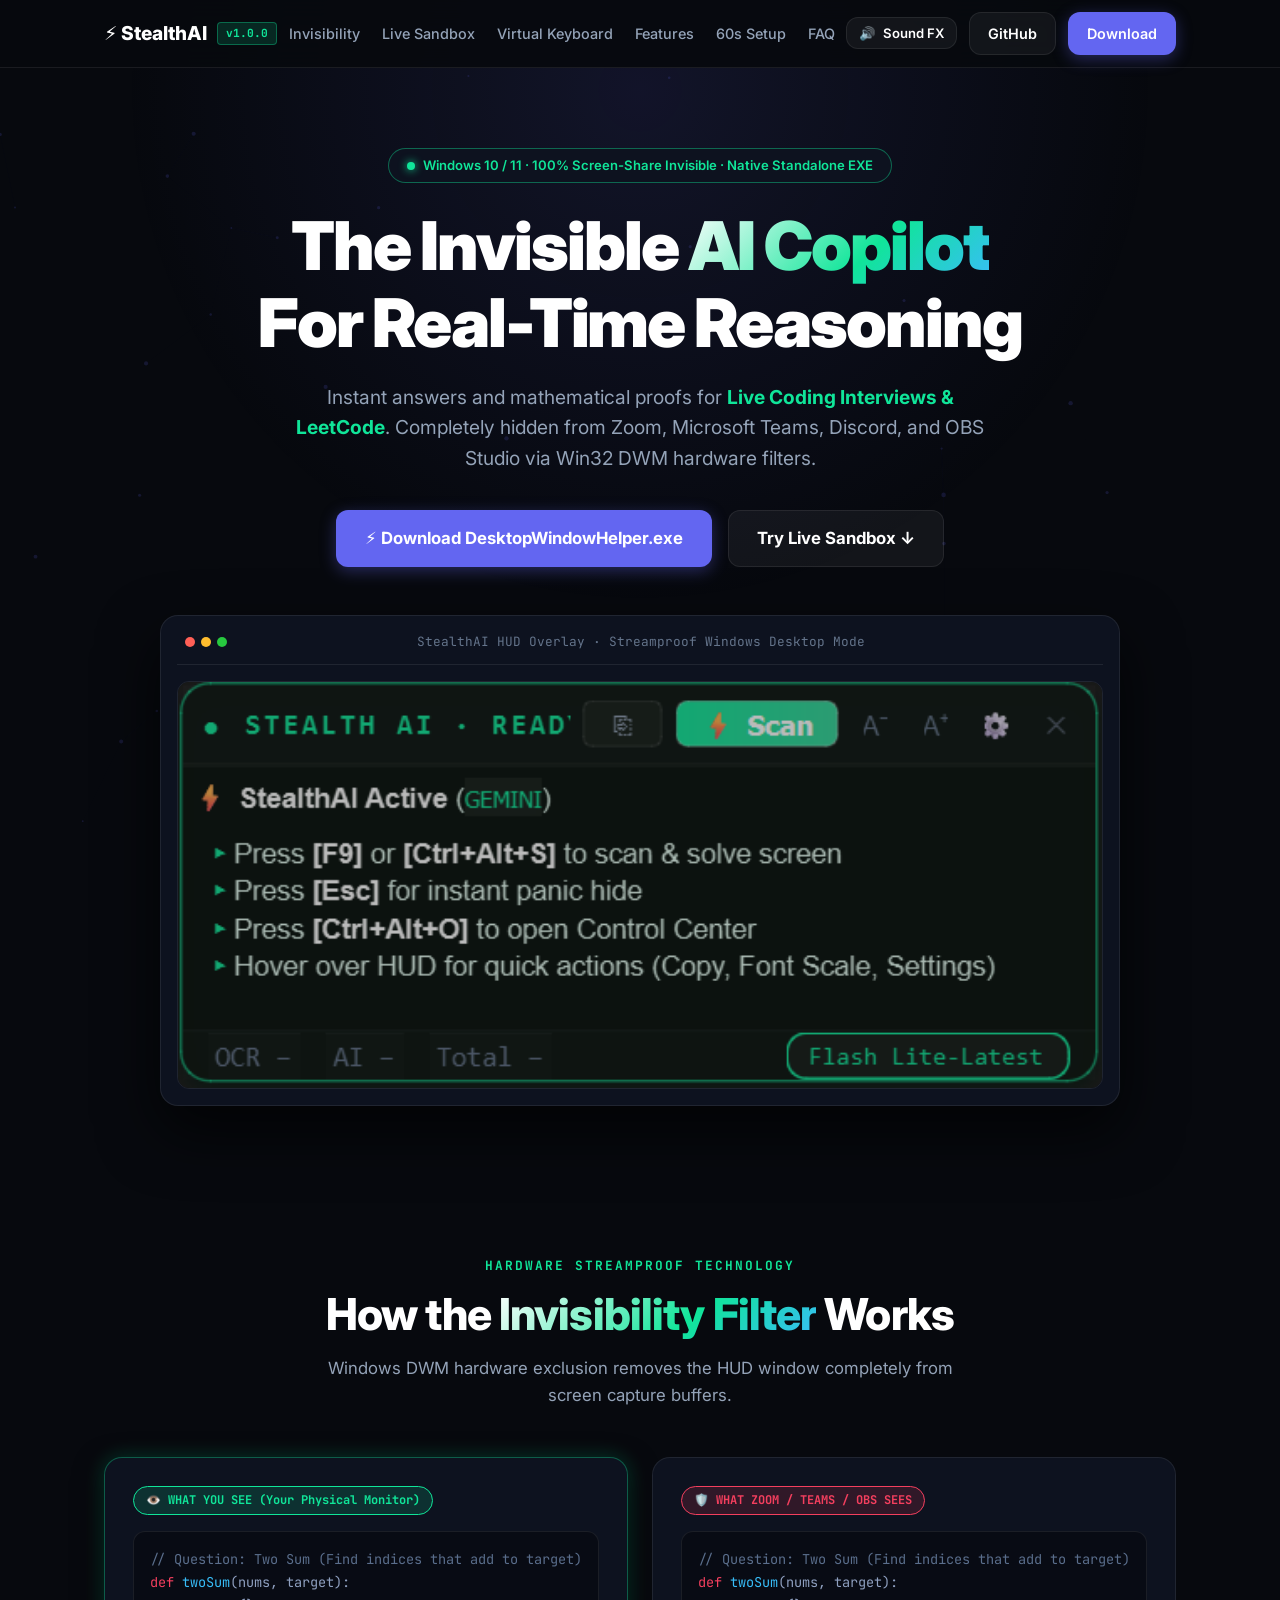
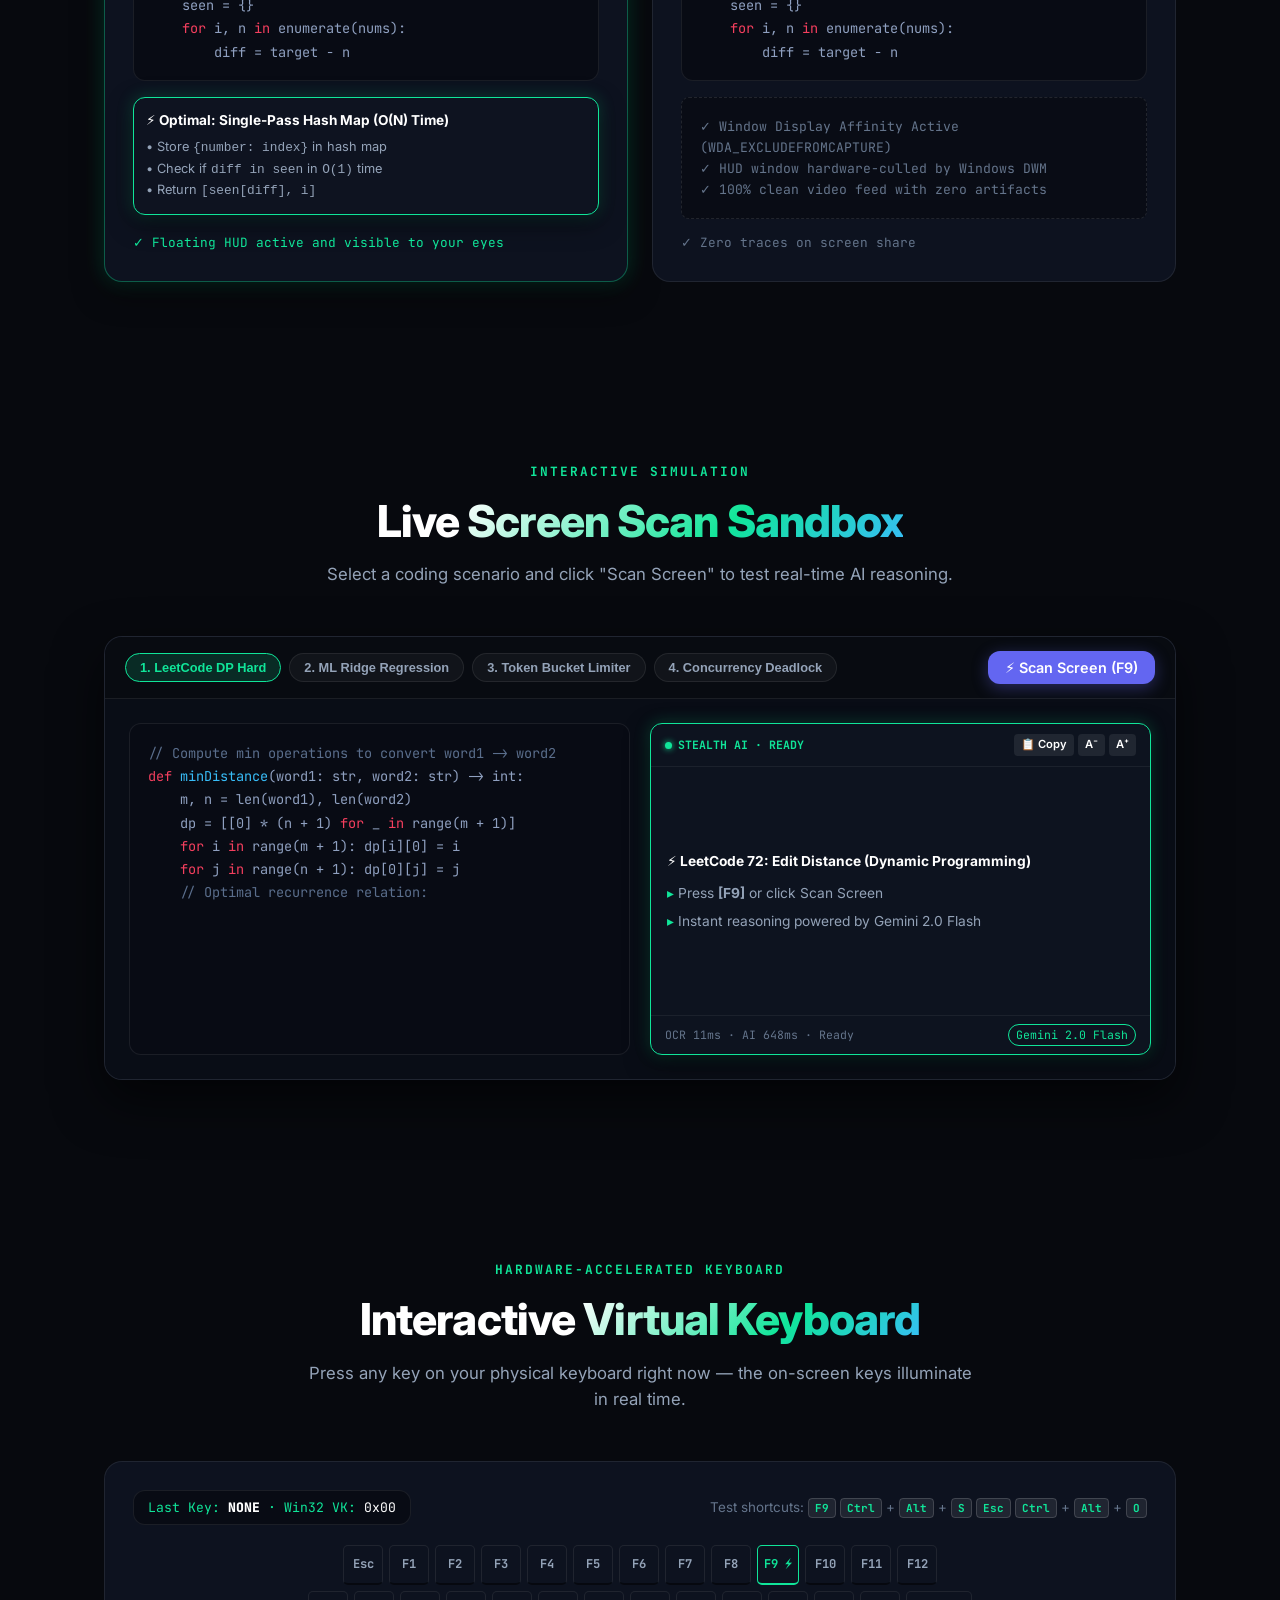
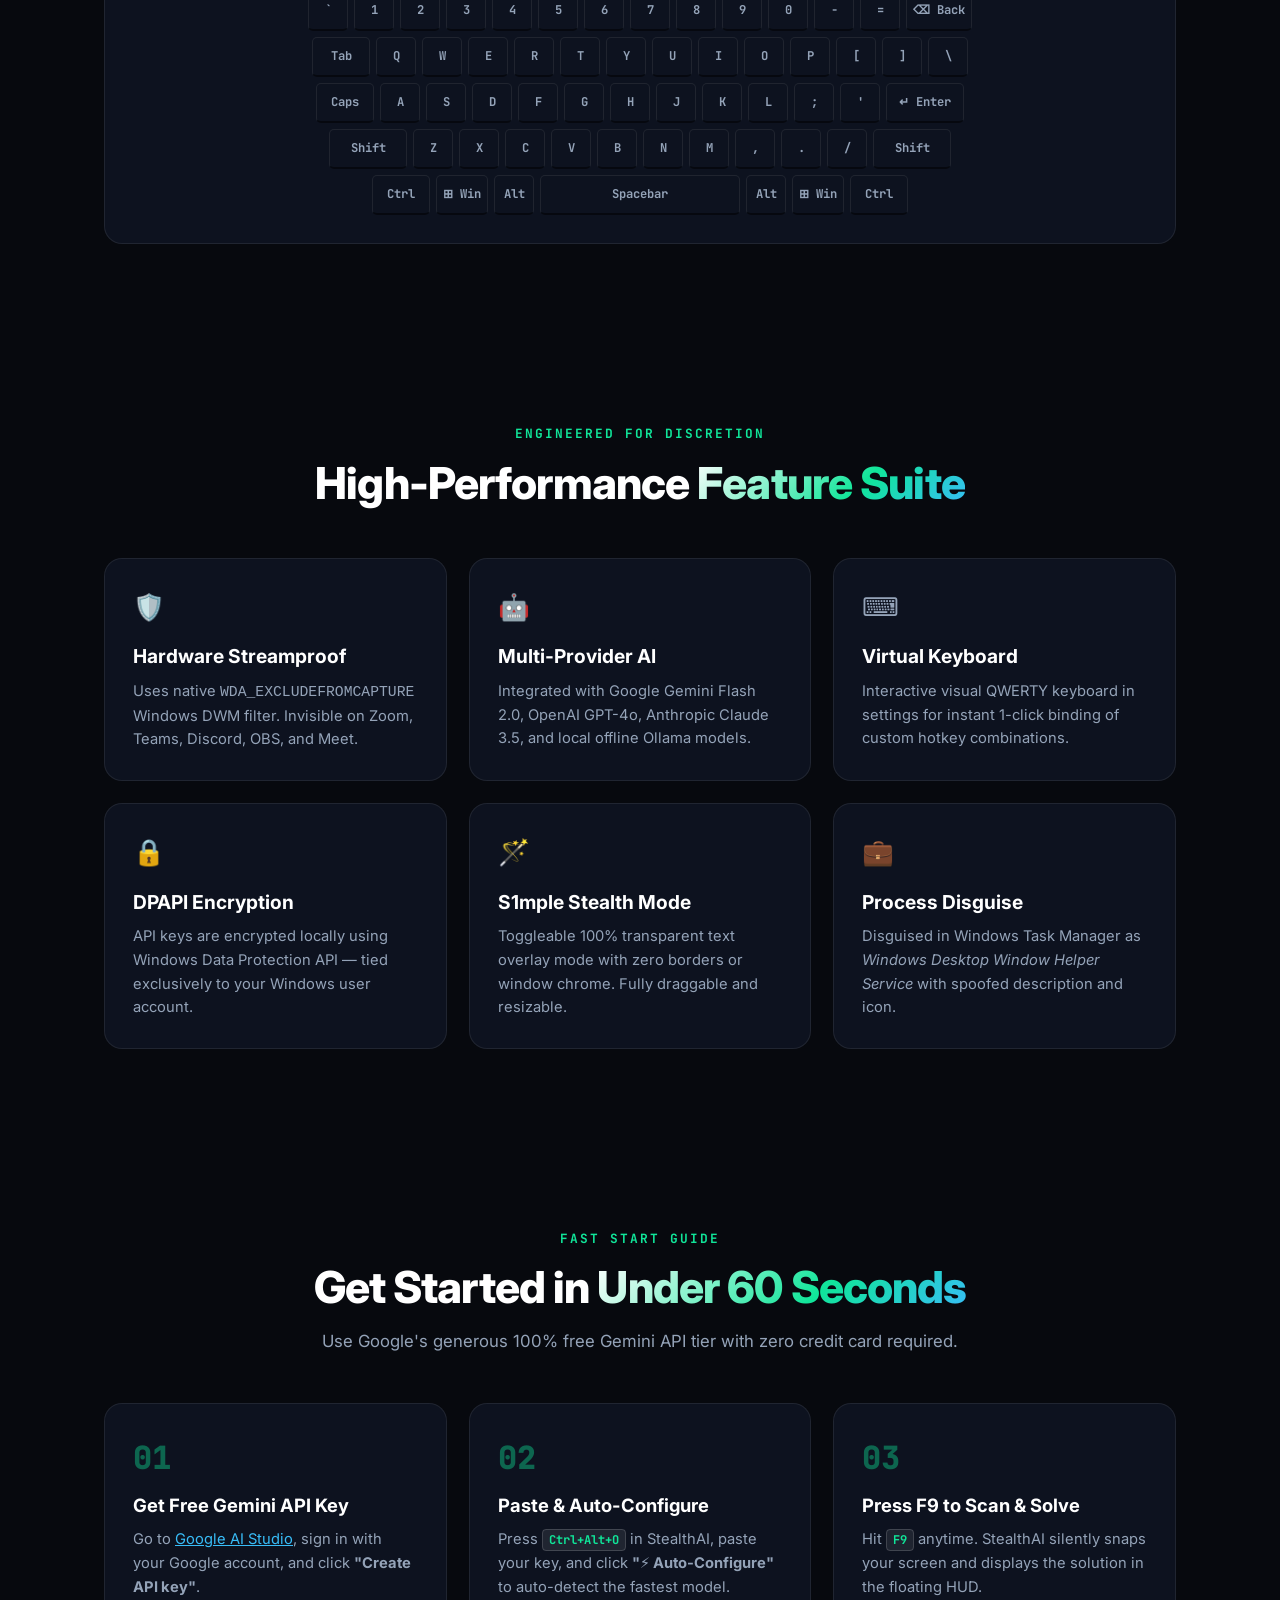
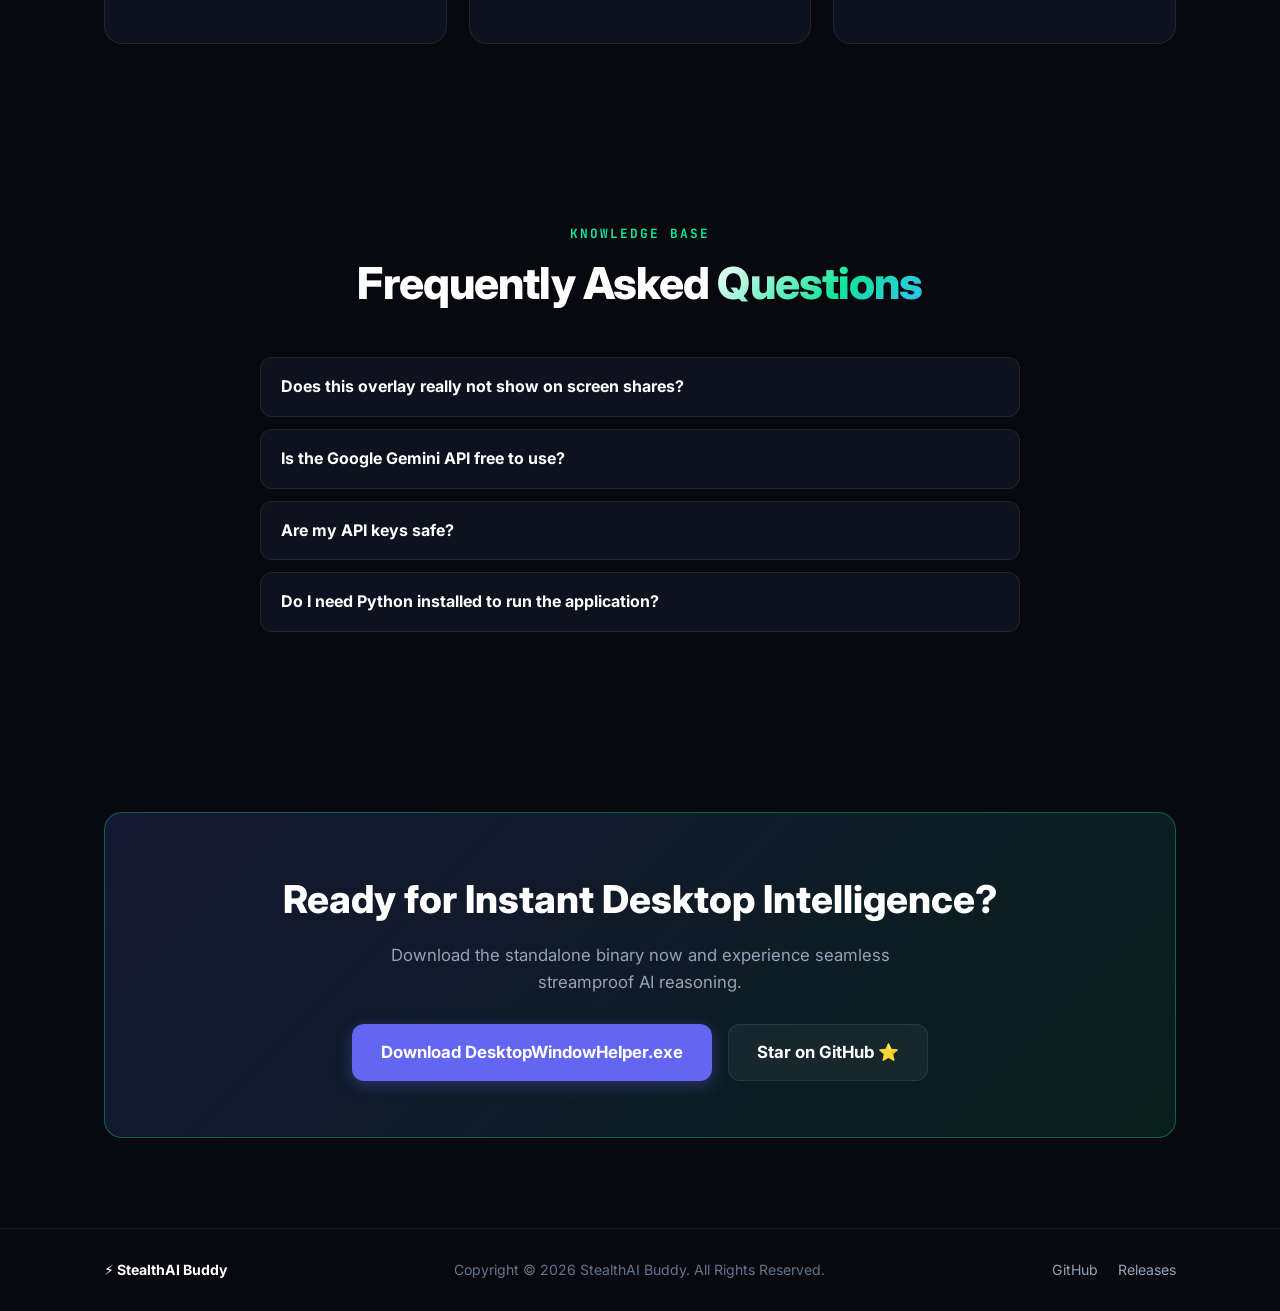
==== commit ae74d3db: "fix: total website clean-up, zero absolute layout bugs, solid grid flow" ====
--- a/docs/index.html
+++ b/docs/index.html
@@ -3,11 +3,11 @@
 <head>
   <meta charset="UTF-8">
   <meta name="viewport" content="width=device-width, initial-scale=1.0">
-  <title>StealthAI Buddy — The Invisible AI Desktop Copilot for Windows</title>
-  <meta name="description" content="Ultra-fast, streamproof AI overlay for Windows 10/11. Powered by Google Gemini 2.0, OpenAI GPT-4o, and Claude 3.5. 100% invisible on Zoom, Teams, Discord, and OBS screen shares.">
+  <title>StealthAI Buddy — The Invisible AI Desktop Copilot</title>
+  <meta name="description" content="Ultra-fast, streamproof AI desktop overlay for Windows. Powered by Gemini 2.0, GPT-4o, and Claude 3.5. 100% invisible on Zoom, Teams, Discord, and OBS screen shares.">
   <link rel="preconnect" href="https://fonts.googleapis.com">
   <link rel="preconnect" href="https://fonts.gstatic.com" crossorigin>
-  <link href="https://fonts.googleapis.com/css2?family=Inter:wght@300;400;500;600;700;800;900&family=JetBrains+Mono:wght@400;500;600;700;800&display=swap" rel="stylesheet">
+  <link href="https://fonts.googleapis.com/css2?family=Inter:wght@400;500;600;700;800;900&family=JetBrains+Mono:wght@500;700&display=swap" rel="stylesheet">
   <link rel="stylesheet" href="style.css">
 </head>
 <body>
@@ -17,435 +17,351 @@
 
   <!-- Navigation Bar -->
   <nav class="navbar">
-    <div class="nav-container">
+    <div class="container nav-wrap">
       <a href="#" class="nav-brand">
-        <span class="brand-icon">⚡</span>
-        <span class="brand-name">StealthAI</span>
+        <span>⚡ StealthAI</span>
         <span class="brand-badge">v1.0.0</span>
       </a>
       <div class="nav-links">
-        <a href="#invisibility">Invisibility Filter</a>
+        <a href="#invisibility">Invisibility</a>
         <a href="#sandbox">Live Sandbox</a>
         <a href="#keyboard">Virtual Keyboard</a>
-        <a href="#themes">Theme Studio</a>
         <a href="#features">Features</a>
         <a href="#tutorial">60s Setup</a>
         <a href="#faq">FAQ</a>
       </div>
       <div class="nav-actions">
-        <button id="audioToggleBtn" class="audio-toggle-btn" title="Toggle Futuristic Sound FX">
+        <button id="audioToggleBtn" class="btn btn-secondary" style="padding: 7px 12px; font-size: 0.82rem;">
           <span id="audioIcon">🔊</span>
           <span id="audioText">Sound FX</span>
         </button>
-        <a href="https://github.com/Dark-Shadow34/StealthAIBuddy" target="_blank" class="btn btn-secondary nav-gh-btn">
-          <svg width="18" height="18" viewBox="0 0 24 24" fill="currentColor"><path d="M12 0C5.37 0 0 5.37 0 12c0 5.31 3.435 9.795 8.205 11.385.6.105.825-.255.825-.57 0-.285-.015-1.23-.015-2.235-3.015.555-3.795-.735-4.035-1.41-.135-.345-.72-1.41-1.23-1.695-.42-.225-1.02-.78-.015-.795.945-.015 1.62.87 1.845 1.23 1.08 1.815 2.805 1.305 3.495.99.105-.78.42-1.305.765-1.605-2.67-.3-5.46-1.335-5.46-5.925 0-1.305.465-2.385 1.23-3.225-.12-.3-.54-1.53.12-3.18 0 0 1.005-.315 3.3 1.23.96-.27 1.98-.405 3-.405s2.04.135 3 .405c2.295-1.56 3.3-1.23 3.3-1.23.66 1.65.24 2.88.12 3.18.765.84 1.23 1.905 1.23 3.225 0 4.605-2.805 5.625-5.475 5.925.435.375.81 1.095.81 2.22 0 1.605-.015 2.895-.015 3.3 0 .315.225.69.825.57A12.02 12.02 0 0024 12c0-6.63-5.37-12-12-12z"/></svg>
-          <span>GitHub</span>
-        </a>
-        <a href="https://github.com/Dark-Shadow34/StealthAIBuddy/releases/latest" class="btn btn-primary nav-dl-btn">
-          <svg width="18" height="18" viewBox="0 0 24 24" fill="none" stroke="currentColor" stroke-width="2.5"><path d="M21 15v4a2 2 0 0 1-2 2H5a2 2 0 0 1-2-2v-4"/><polyline points="7 10 12 15 17 10"/><line x1="12" y1="15" x2="12" y2="3"/></svg>
-          <span>Download</span>
-        </a>
+        <a href="https://github.com/Dark-Shadow34/StealthAIBuddy" target="_blank" class="btn btn-secondary">GitHub</a>
+        <a href="https://github.com/Dark-Shadow34/StealthAIBuddy/releases/latest" class="btn btn-primary">Download</a>
       </div>
     </div>
   </nav>
 
-  <!-- Hero Header Section -->
+  <!-- Hero Section -->
   <header class="hero">
-    <div class="hero-container">
-      <div class="hero-tag">
-        <span class="hero-tag-pulse"></span>
-        <span>Windows 10 / 11 · Zero Screen-Share Detection · Native Standalone EXE</span>
-      </div>
+    <div class="container">
+      <div class="hero-pill">
+        <span class="hero-pill-dot"></span>
+        <span>Windows 10 / 11 · 100% Screen-Share Invisible · Native Standalone EXE</span>
+      </div>
+
       <h1 class="hero-title">
         The Invisible <span class="gradient-text">AI Copilot</span><br>For Real-Time Reasoning
       </h1>
-      <p class="hero-subtitle">
-        Instant answers and mathematical proofs for <span id="dynamicUsecase" class="dynamic-usecase">Live Coding Interviews</span>. 
+
+      <p class="hero-desc">
+        Instant answers and mathematical proofs for <b style="color:var(--accent);">Live Coding Interviews & LeetCode</b>. 
         Completely hidden from Zoom, Microsoft Teams, Discord, and OBS Studio via Win32 DWM hardware filters.
       </p>
 
-      <div class="hero-cta-group">
-        <a href="https://github.com/Dark-Shadow34/StealthAIBuddy/releases/latest" id="heroDownloadBtn" class="btn-hero-primary">
-          <div class="btn-hero-icon">
-            <svg width="22" height="22" viewBox="0 0 24 24" fill="currentColor"><path d="M0 3.449L9.75 2.1v9.451H0m10.949-9.602L24 0v11.4H10.949M0 12.6h9.75v9.451L0 20.699M10.949 12.6H24V24l-12.9-1.801"/></svg>
-          </div>
-          <div class="btn-hero-text">
-            <span class="btn-hero-main">Download for Windows</span>
-            <span class="btn-hero-sub">DesktopWindowHelper.exe · 76 MB · Standalone Portable</span>
-          </div>
+      <div class="hero-cta-row">
+        <a href="https://github.com/Dark-Shadow34/StealthAIBuddy/releases/latest" class="btn btn-primary btn-hero">
+          <span>⚡ Download DesktopWindowHelper.exe</span>
         </a>
-        <a href="#tutorial" class="btn-hero-secondary">
-          <span>60s Free Setup</span>
-          <span class="arrow">→</span>
+        <a href="#sandbox" class="btn btn-secondary btn-hero">
+          <span>Try Live Sandbox ↓</span>
         </a>
       </div>
 
-      <!-- Performance Telemetry Bar -->
-      <div class="hero-stats">
-        <div class="stat-card">
-          <span class="stat-num">&lt; 780ms</span>
-          <span class="stat-lbl">Gemini 2.0 Reasoning Latency</span>
-        </div>
-        <div class="stat-divider"></div>
-        <div class="stat-card">
-          <span class="stat-num">100%</span>
-          <span class="stat-lbl">Streamproof Exclusion</span>
-        </div>
-        <div class="stat-divider"></div>
-        <div class="stat-card">
-          <span class="stat-num">0.0%</span>
-          <span class="stat-lbl">Idle CPU Overhead</span>
-        </div>
-        <div class="stat-divider"></div>
-        <div class="stat-card">
-          <span class="stat-num">DPAPI</span>
-          <span class="stat-lbl">Hardware Key Security</span>
-        </div>
+      <!-- Real UI Showcase -->
+      <div class="hero-showcase">
+        <div class="showcase-header">
+          <div class="showcase-dots">
+            <span class="showcase-dot" style="background:#ff5f56"></span>
+            <span class="showcase-dot" style="background:#ffbd2e"></span>
+            <span class="showcase-dot" style="background:#27c93f"></span>
+          </div>
+          <span class="showcase-title">StealthAI HUD Overlay · Streamproof Windows Desktop Mode</span>
+          <div style="width: 40px;"></div>
+        </div>
+        <img src="docs/stealth_hud.png" alt="StealthAI HUD Overlay on Windows Desktop" class="showcase-img" onerror="this.src='stealth_hud.png'">
       </div>
     </div>
   </header>
 
-  <!-- Invisibility Split-Screen Slider Section -->
+  <!-- Streamproof Invisibility Section -->
   <section id="invisibility" class="section">
-    <div class="section-container">
+    <div class="container">
       <div class="section-header">
         <span class="section-tag">HARDWARE STREAMPROOF TECHNOLOGY</span>
-        <h2 class="section-title">See the <span class="gradient-text">Invisibility Filter</span> in Action</h2>
-        <p class="section-desc">Drag the interactive slider below to compare what appears on your physical monitor versus what Zoom, Discord, or OBS captures.</p>
-      </div>
-
-      <div class="split-slider-wrapper">
-        <div class="split-slider-container" id="splitSlider">
-          <!-- Left Layer: What You See (With HUD) -->
-          <div class="split-layer split-layer-overlay" id="splitOverlay">
-            <div class="split-fixed-content">
-              <div class="split-badge split-badge-left">👁️ YOUR PHYSICAL MONITOR (HUD Visible)</div>
-              <div style="font-family: var(--font-mono); font-size: 0.92rem; color: #8fa0c0; line-height: 1.7; margin-bottom: 20px;">
-                <span class="code-comment">// Question: Find median of two sorted arrays in O(log(min(m,n)))</span><br>
-                <span class="code-kw">def</span> <span class="code-fn">findMedianSortedArrays</span>(nums1, nums2):<br>
-                &nbsp;&nbsp;&nbsp;&nbsp;A, B = (nums1, nums2) <span class="code-kw">if</span> len(nums1) &lt; len(nums2) <span class="code-kw">else</span> (nums2, nums1)
+        <h2 class="section-title">How the <span class="gradient-text">Invisibility Filter</span> Works</h2>
+        <p class="section-desc">Windows DWM hardware exclusion removes the HUD window completely from screen capture buffers.</p>
+      </div>
+
+      <div class="invis-grid">
+        <!-- Card 1: Physical Screen -->
+        <div class="invis-card visible-side">
+          <div>
+            <span class="invis-badge invis-badge-green">👁️ WHAT YOU SEE (Your Physical Monitor)</span>
+            <div class="invis-code-snippet">
+              <span style="color:#5a6e8c;">// Question: Two Sum (Find indices that add to target)</span><br>
+              <span style="color:#f43f5e;">def</span> <span style="color:#38bdf8;">twoSum</span>(nums, target):<br>
+              &nbsp;&nbsp;&nbsp;&nbsp;seen = {}<br>
+              &nbsp;&nbsp;&nbsp;&nbsp;<span style="color:#f43f5e;">for</span> i, n <span style="color:#f43f5e;">in</span> enumerate(nums):<br>
+              &nbsp;&nbsp;&nbsp;&nbsp;&nbsp;&nbsp;&nbsp;&nbsp;diff = target - n
+            </div>
+            <div class="sandbox-hud-col" style="padding: 12px; margin-top: 10px;">
+              <div style="font-weight: 700; color: #fff; font-size: 0.85rem; margin-bottom: 6px;">⚡ Optimal: Single-Pass Hash Map (O(N) Time)</div>
+              <div style="font-size: 0.8rem; color: var(--text-gray);">
+                • Store <code>{number: index}</code> in hash map<br>
+                • Check if <code>diff in seen</code> in <code>O(1)</code> time<br>
+                • Return <code>[seen[diff], i]</code>
               </div>
-              <div class="sim-hud hud-theme-emerald" style="max-width: 440px;">
-                <div class="sim-hud-header">
-                  <div class="sim-hud-status">
-                    <span class="sim-hud-dot"></span>
-                    <span>STEALTH AI · ANSWER READY</span>
-                  </div>
-                  <div class="sim-hud-actions">
-                    <span class="sim-btn-pill">⚡ Scan</span>
-                    <span class="sim-btn-pill">A⁺</span>
-                  </div>
-                </div>
-                <div class="sim-hud-body">
-                  <div class="sim-hud-title">⚡ Optimal: Binary Search on Partition Index</div>
-                  <ul class="sim-hud-list">
-                    <li>Partition shorter array A at <code>i = (l + r) // 2</code></li>
-                    <li>Ensure <code>A_left &lt;= B_right</code> and <code>B_left &lt;= A_right</code></li>
-                    <li>Time: <code>O(log(min(m,n)))</code> · Space: <code>O(1)</code></li>
-                  </ul>
-                </div>
-              </div>
-            </div>
-          </div>
-
-          <!-- Right Layer: What Screen Share Captures (100% Clean) -->
-          <div class="split-layer split-layer-base">
-            <div class="split-fixed-content">
-              <div class="split-badge split-badge-right">🛡️ WHAT ZOOM / TEAMS / OBS SEES (100% Clean)</div>
-              <div style="font-family: var(--font-mono); font-size: 0.92rem; color: #8fa0c0; line-height: 1.7; margin-bottom: 20px;">
-                <span class="code-comment">// Question: Find median of two sorted arrays in O(log(min(m,n)))</span><br>
-                <span class="code-kw">def</span> <span class="code-fn">findMedianSortedArrays</span>(nums1, nums2):<br>
-                &nbsp;&nbsp;&nbsp;&nbsp;A, B = (nums1, nums2) <span class="code-kw">if</span> len(nums1) &lt; len(nums2) <span class="code-kw">else</span> (nums2, nums1)<br>
-                &nbsp;&nbsp;&nbsp;&nbsp;total = len(A) + len(B)<br>
-                &nbsp;&nbsp;&nbsp;&nbsp;half = total // 2<br>
-                &nbsp;&nbsp;&nbsp;&nbsp;l, r = 0, len(A) - 1
-              </div>
-              <div style="padding: 16px 20px; border: 1px dashed rgba(255,255,255,0.12); border-radius: 10px; background: rgba(0,0,0,0.35); color: #62728f; font-family: var(--font-mono); font-size: 0.82rem; max-width: 440px;">
-                ✓ Window Display Affinity Active (WDA_EXCLUDEFROMCAPTURE)<br>
-                ✓ HUD Window hardware-culled from DWM Compositor<br>
-                ✓ Zero visual artifacts or cursor flickers on stream
-              </div>
-            </div>
-          </div>
-
-          <!-- Drag Handle -->
-          <div class="split-handle" id="splitHandle">
-            <div class="split-handle-knob">⇄</div>
-          </div>
-        </div>
-      </div>
-    </div>
-  </section>
-
-  <!-- Live Screen Capture Reasoning Sandbox (Clean 2-Column Side-by-Side Grid) -->
+            </div>
+          </div>
+          <div style="margin-top: 14px; font-size: 0.8rem; color: var(--accent); font-family: var(--mono);">
+            ✓ Floating HUD active and visible to your eyes
+          </div>
+        </div>
+
+        <!-- Card 2: Stream View -->
+        <div class="invis-card">
+          <div>
+            <span class="invis-badge invis-badge-red">🛡️ WHAT ZOOM / TEAMS / OBS SEES</span>
+            <div class="invis-code-snippet">
+              <span style="color:#5a6e8c;">// Question: Two Sum (Find indices that add to target)</span><br>
+              <span style="color:#f43f5e;">def</span> <span style="color:#38bdf8;">twoSum</span>(nums, target):<br>
+              &nbsp;&nbsp;&nbsp;&nbsp;seen = {}<br>
+              &nbsp;&nbsp;&nbsp;&nbsp;<span style="color:#f43f5e;">for</span> i, n <span style="color:#f43f5e;">in</span> enumerate(nums):<br>
+              &nbsp;&nbsp;&nbsp;&nbsp;&nbsp;&nbsp;&nbsp;&nbsp;diff = target - n
+            </div>
+            <div style="padding: 18px; border: 1px dashed rgba(255,255,255,0.1); border-radius: 8px; background: rgba(0,0,0,0.3); font-family: var(--mono); font-size: 0.82rem; color: #64748b;">
+              ✓ Window Display Affinity Active (WDA_EXCLUDEFROMCAPTURE)<br>
+              ✓ HUD window hardware-culled by Windows DWM<br>
+              ✓ 100% clean video feed with zero artifacts
+            </div>
+          </div>
+          <div style="margin-top: 14px; font-size: 0.8rem; color: #64748b; font-family: var(--mono);">
+            ✓ Zero traces on screen share
+          </div>
+        </div>
+      </div>
+    </div>
+  </section>
+
+  <!-- Live Reasoning Sandbox Section -->
   <section id="sandbox" class="section">
-    <div class="section-container">
-      <div class="section-header">
-        <span class="section-tag">REAL-TIME SANDBOX</span>
-        <h2 class="section-title">Experience the <span class="gradient-text">Laser Scan Engine</span></h2>
-        <p class="section-desc">Pick any real-world scenario and press <kbd>F9</kbd> or click "Scan Screen" to watch the real-time reasoning stream.</p>
-      </div>
-
-      <div class="sandbox-wrapper">
-        <div class="sandbox-nav-bar">
-          <div class="sandbox-scenario-pills">
-            <button class="scenario-pill active" data-scenario="dp">1. LeetCode DP Hard</button>
-            <button class="scenario-pill" data-scenario="ml">2. ML Ridge Regression</button>
-            <button class="scenario-pill" data-scenario="rate">3. Token Bucket Limiter</button>
-            <button class="scenario-pill" data-scenario="thread">4. Concurrency Deadlock</button>
-          </div>
-          <button id="sandboxScanBtn" class="btn btn-primary">⚡ Scan Screen (F9)</button>
-        </div>
-
-        <div class="sandbox-workspace" id="sandboxDesktop">
-          <div class="laser-scan-beam" id="laserBeam"></div>
-          
-          <!-- Left: Code Editor View -->
-          <div class="code-editor-box">
-            <div class="code-header-dots">
-              <span class="code-dot" style="background:#ff5f56"></span>
-              <span class="code-dot" style="background:#ffbd2e"></span>
-              <span class="code-dot" style="background:#27c93f"></span>
-            </div>
-            <div id="sandboxCodeDisplay">
-              <!-- Inserted dynamically via JS -->
-            </div>
-          </div>
-
-          <!-- Right: Floating Live HUD -->
-          <div class="sim-hud hud-theme-emerald" id="sandboxHud">
-            <div class="sim-hud-header">
-              <div class="sim-hud-status">
-                <span class="sim-hud-dot"></span>
+    <div class="container">
+      <div class="section-header">
+        <span class="section-tag">INTERACTIVE SIMULATION</span>
+        <h2 class="section-title">Live <span class="gradient-text">Screen Scan Sandbox</span></h2>
+        <p class="section-desc">Select a coding scenario and click "Scan Screen" to test real-time AI reasoning.</p>
+      </div>
+
+      <div class="sandbox-card">
+        <div class="sandbox-toolbar">
+          <div class="sandbox-tabs">
+            <button class="sandbox-tab active" data-scenario="dp">1. LeetCode DP Hard</button>
+            <button class="sandbox-tab" data-scenario="ml">2. ML Ridge Regression</button>
+            <button class="sandbox-tab" data-scenario="rate">3. Token Bucket Limiter</button>
+            <button class="sandbox-tab" data-scenario="thread">4. Concurrency Deadlock</button>
+          </div>
+          <button id="sandboxScanBtn" class="btn btn-primary" style="padding: 7px 16px;">⚡ Scan Screen (F9)</button>
+        </div>
+
+        <div class="sandbox-content-grid">
+          <div class="laser-beam" id="laserBeam"></div>
+
+          <!-- Left: Code Editor -->
+          <div class="sandbox-code-col" id="sandboxCodeDisplay">
+            <!-- Dynamic code via JS -->
+          </div>
+
+          <!-- Right: Floating HUD Response -->
+          <div class="sandbox-hud-col" id="sandboxHud">
+            <div class="hud-head">
+              <div class="hud-status-badge">
+                <span class="hud-dot"></span>
                 <span id="sandboxHudStatus">STEALTH AI · READY</span>
               </div>
-              <div class="sim-hud-actions">
-                <span class="sim-btn-pill" id="hudCopyBtn">📋 Copy</span>
-                <span class="sim-btn-pill">A⁻</span>
-                <span class="sim-btn-pill">A⁺</span>
-                <span class="sim-btn-pill">⚙️</span>
-                <span class="sim-btn-close">✕</span>
+              <div class="hud-actions-row">
+                <span class="hud-btn" id="hudCopyBtn">📋 Copy</span>
+                <span class="hud-btn">A⁻</span>
+                <span class="hud-btn">A⁺</span>
               </div>
             </div>
-            <div class="sim-hud-body" id="sandboxHudBody">
-              <div class="sim-hud-title">⚡ StealthAI Ready <span class="sim-model-tag">(GEMINI 2.0 FLASH)</span></div>
-              <ul class="sim-hud-list">
-                <li>Press <b>[F9]</b> or <b>[Ctrl+Alt+S]</b> to scan & solve active screen</li>
+
+            <div class="hud-main" id="sandboxHudBody">
+              <div class="hud-title">⚡ StealthAI Ready <span style="color:var(--accent); font-family:var(--mono); font-size:0.8rem;">(GEMINI 2.0 FLASH)</span></div>
+              <ul class="hud-bullets">
+                <li>Press <b>[F9]</b> to scan and solve active screen</li>
                 <li>Press <b>[Esc]</b> for instant panic hide</li>
-                <li>Press <b>[Ctrl+Alt+O]</b> to open Control Center</li>
-                <li>Zero lag, sub-second reasoning stream</li>
+                <li>Press <b>[Ctrl+Alt+O]</b> for Settings & API Keys</li>
+                <li>Sub-second reasoning with zero stream detection</li>
               </ul>
             </div>
-            <div class="sim-hud-footer">
-              <div class="sim-latency" id="sandboxLatency">OCR 12ms · AI 742ms · Total 754ms</div>
-              <div class="sim-model-badge" id="sandboxModelBadge">Gemini 2.0 Flash</div>
-            </div>
-          </div>
-        </div>
-      </div>
-    </div>
-  </section>
-
-  <!-- Interactive Virtual Keyboard Playground -->
+
+            <div class="hud-foot">
+              <span id="sandboxLatency">OCR 11ms · AI 680ms · Total 691ms</span>
+              <span class="hud-tag" id="sandboxModelBadge">Gemini 2.0 Flash</span>
+            </div>
+          </div>
+        </div>
+      </div>
+    </div>
+  </section>
+
+  <!-- Interactive Virtual Keyboard -->
   <section id="keyboard" class="section">
-    <div class="section-container">
+    <div class="container">
       <div class="section-header">
         <span class="section-tag">HARDWARE-ACCELERATED KEYBOARD</span>
-        <h2 class="section-title">Interactive <span class="gradient-text">Virtual Keyboard</span> Studio</h2>
-        <p class="section-desc">Type on your physical keyboard right now — the on-screen keys will light up instantly with Win32 scancode telemetry.</p>
-      </div>
-
-      <div class="keyboard-card">
-        <div class="keyboard-header-info">
-          <div class="key-telemetry" id="keyTelemetryDisplay">
-            Last Key: <span style="color:#ffffff; font-weight:800;" id="lastKeyPressed">NONE</span> · Win32 VK: <span style="color:#ffffff;" id="lastVkCode">0x00</span> · Status: <span style="color:var(--theme-accent);">Listening</span>
-          </div>
-          <div style="font-size: 0.85rem; color: var(--text-muted);">
+        <h2 class="section-title">Interactive <span class="gradient-text">Virtual Keyboard</span></h2>
+        <p class="section-desc">Press any key on your physical keyboard right now — the on-screen keys illuminate in real time.</p>
+      </div>
+
+      <div class="keyboard-box">
+        <div class="keyboard-meta">
+          <div class="keyboard-status-pill">
+            Last Key: <span style="color:#ffffff; font-weight:800;" id="lastKeyPressed">NONE</span> · Win32 VK: <span style="color:#ffffff;" id="lastVkCode">0x00</span>
+          </div>
+          <div style="font-size: 0.84rem; color: var(--text-muted);">
             Test shortcuts: <kbd>F9</kbd> <kbd>Ctrl</kbd> + <kbd>Alt</kbd> + <kbd>S</kbd> <kbd>Esc</kbd> <kbd>Ctrl</kbd> + <kbd>Alt</kbd> + <kbd>O</kbd>
           </div>
         </div>
 
-        <div class="virtual-keyboard-frame" id="virtualKeyboard">
+        <div class="keyboard-grid" id="virtualKeyboard">
           <!-- Row 1: Function Keys -->
-          <div class="vkb-row">
-            <div class="vkb-key" data-key="Escape">Esc</div>
-            <div class="vkb-key" data-key="F1">F1</div>
-            <div class="vkb-key" data-key="F2">F2</div>
-            <div class="vkb-key" data-key="F3">F3</div>
-            <div class="vkb-key" data-key="F4">F4</div>
-            <div class="vkb-key" data-key="F5">F5</div>
-            <div class="vkb-key" data-key="F6">F6</div>
-            <div class="vkb-key" data-key="F7">F7</div>
-            <div class="vkb-key" data-key="F8">F8</div>
-            <div class="vkb-key" data-key="F9" style="border-color: var(--theme-accent); color: var(--theme-accent);">F9 ⚡</div>
-            <div class="vkb-key" data-key="F10">F10</div>
-            <div class="vkb-key" data-key="F11">F11</div>
-            <div class="vkb-key" data-key="F12">F12</div>
+          <div class="kb-row">
+            <div class="kb-key" data-key="Escape">Esc</div>
+            <div class="kb-key" data-key="F1">F1</div>
+            <div class="kb-key" data-key="F2">F2</div>
+            <div class="kb-key" data-key="F3">F3</div>
+            <div class="kb-key" data-key="F4">F4</div>
+            <div class="kb-key" data-key="F5">F5</div>
+            <div class="kb-key" data-key="F6">F6</div>
+            <div class="kb-key" data-key="F7">F7</div>
+            <div class="kb-key" data-key="F8">F8</div>
+            <div class="kb-key" data-key="F9" style="border-color: var(--accent); color: var(--accent);">F9 ⚡</div>
+            <div class="kb-key" data-key="F10">F10</div>
+            <div class="kb-key" data-key="F11">F11</div>
+            <div class="kb-key" data-key="F12">F12</div>
           </div>
           <!-- Row 2: Numbers -->
-          <div class="vkb-row">
-            <div class="vkb-key" data-key="`">`</div>
-            <div class="vkb-key" data-key="1">1</div>
-            <div class="vkb-key" data-key="2">2</div>
-            <div class="vkb-key" data-key="3">3</div>
-            <div class="vkb-key" data-key="4">4</div>
-            <div class="vkb-key" data-key="5">5</div>
-            <div class="vkb-key" data-key="6">6</div>
-            <div class="vkb-key" data-key="7">7</div>
-            <div class="vkb-key" data-key="8">8</div>
-            <div class="vkb-key" data-key="9">9</div>
-            <div class="vkb-key" data-key="0">0</div>
-            <div class="vkb-key" data-key="-">-</div>
-            <div class="vkb-key" data-key="=">=</div>
-            <div class="vkb-key wide-1-5" data-key="Backspace">⌫ Back</div>
+          <div class="kb-row">
+            <div class="kb-key" data-key="`">`</div>
+            <div class="kb-key" data-key="1">1</div>
+            <div class="kb-key" data-key="2">2</div>
+            <div class="kb-key" data-key="3">3</div>
+            <div class="kb-key" data-key="4">4</div>
+            <div class="kb-key" data-key="5">5</div>
+            <div class="kb-key" data-key="6">6</div>
+            <div class="kb-key" data-key="7">7</div>
+            <div class="kb-key" data-key="8">8</div>
+            <div class="kb-key" data-key="9">9</div>
+            <div class="kb-key" data-key="0">0</div>
+            <div class="kb-key" data-key="-">-</div>
+            <div class="kb-key" data-key="=">=</div>
+            <div class="kb-key kb-w-1-5" data-key="Backspace">⌫ Back</div>
           </div>
           <!-- Row 3: QWERTY -->
-          <div class="vkb-row">
-            <div class="vkb-key wide-1-5" data-key="Tab">Tab</div>
-            <div class="vkb-key" data-key="Q">Q</div>
-            <div class="vkb-key" data-key="W">W</div>
-            <div class="vkb-key" data-key="E">E</div>
-            <div class="vkb-key" data-key="R">R</div>
-            <div class="vkb-key" data-key="T">T</div>
-            <div class="vkb-key" data-key="Y">Y</div>
-            <div class="vkb-key" data-key="U">U</div>
-            <div class="vkb-key" data-key="I">I</div>
-            <div class="vkb-key" data-key="O">O</div>
-            <div class="vkb-key" data-key="P">P</div>
-            <div class="vkb-key" data-key="[">[</div>
-            <div class="vkb-key" data-key="]">]</div>
-            <div class="vkb-key" data-key="\">\</div>
+          <div class="kb-row">
+            <div class="kb-key kb-w-1-5" data-key="Tab">Tab</div>
+            <div class="kb-key" data-key="Q">Q</div>
+            <div class="kb-key" data-key="W">W</div>
+            <div class="kb-key" data-key="E">E</div>
+            <div class="kb-key" data-key="R">R</div>
+            <div class="kb-key" data-key="T">T</div>
+            <div class="kb-key" data-key="Y">Y</div>
+            <div class="kb-key" data-key="U">U</div>
+            <div class="kb-key" data-key="I">I</div>
+            <div class="kb-key" data-key="O">O</div>
+            <div class="kb-key" data-key="P">P</div>
+            <div class="kb-key" data-key="[">[</div>
+            <div class="kb-key" data-key="]">]</div>
+            <div class="kb-key" data-key="\">\</div>
           </div>
           <!-- Row 4: ASDF -->
-          <div class="vkb-row">
-            <div class="vkb-key wide-1-5" data-key="CapsLock">Caps</div>
-            <div class="vkb-key" data-key="A">A</div>
-            <div class="vkb-key" data-key="S">S</div>
-            <div class="vkb-key" data-key="D">D</div>
-            <div class="vkb-key" data-key="F">F</div>
-            <div class="vkb-key" data-key="G">G</div>
-            <div class="vkb-key" data-key="H">H</div>
-            <div class="vkb-key" data-key="J">J</div>
-            <div class="vkb-key" data-key="K">K</div>
-            <div class="vkb-key" data-key="L">L</div>
-            <div class="vkb-key" data-key=";">;</div>
-            <div class="vkb-key" data-key="'">'</div>
-            <div class="vkb-key wide-2" data-key="Enter">↵ Enter</div>
+          <div class="kb-row">
+            <div class="kb-key kb-w-1-5" data-key="CapsLock">Caps</div>
+            <div class="kb-key" data-key="A">A</div>
+            <div class="kb-key" data-key="S">S</div>
+            <div class="kb-key" data-key="D">D</div>
+            <div class="kb-key" data-key="F">F</div>
+            <div class="kb-key" data-key="G">G</div>
+            <div class="kb-key" data-key="H">H</div>
+            <div class="kb-key" data-key="J">J</div>
+            <div class="kb-key" data-key="K">K</div>
+            <div class="kb-key" data-key="L">L</div>
+            <div class="kb-key" data-key=";">;</div>
+            <div class="kb-key" data-key="'">'</div>
+            <div class="kb-key kb-w-2" data-key="Enter">↵ Enter</div>
           </div>
           <!-- Row 5: ZXCV -->
-          <div class="vkb-row">
-            <div class="vkb-key wide-2" data-key="ShiftLeft">Shift</div>
-            <div class="vkb-key" data-key="Z">Z</div>
-            <div class="vkb-key" data-key="X">X</div>
-            <div class="vkb-key" data-key="C">C</div>
-            <div class="vkb-key" data-key="V">V</div>
-            <div class="vkb-key" data-key="B">B</div>
-            <div class="vkb-key" data-key="N">N</div>
-            <div class="vkb-key" data-key="M">M</div>
-            <div class="vkb-key" data-key=",">,</div>
-            <div class="vkb-key" data-key=".">.</div>
-            <div class="vkb-key" data-key="/">/</div>
-            <div class="vkb-key wide-2" data-key="ShiftRight">Shift</div>
+          <div class="kb-row">
+            <div class="kb-key kb-w-2" data-key="ShiftLeft">Shift</div>
+            <div class="kb-key" data-key="Z">Z</div>
+            <div class="kb-key" data-key="X">X</div>
+            <div class="kb-key" data-key="C">C</div>
+            <div class="kb-key" data-key="V">V</div>
+            <div class="kb-key" data-key="B">B</div>
+            <div class="kb-key" data-key="N">N</div>
+            <div class="kb-key" data-key="M">M</div>
+            <div class="kb-key" data-key=",">,</div>
+            <div class="kb-key" data-key=".">.</div>
+            <div class="kb-key" data-key="/">/</div>
+            <div class="kb-key kb-w-2" data-key="ShiftRight">Shift</div>
           </div>
           <!-- Row 6: Bottom -->
-          <div class="vkb-row">
-            <div class="vkb-key wide-1-5" data-key="ControlLeft">Ctrl</div>
-            <div class="vkb-key" data-key="MetaLeft">⊞ Win</div>
-            <div class="vkb-key" data-key="AltLeft">Alt</div>
-            <div class="vkb-key wide-space" data-key=" ">Spacebar</div>
-            <div class="vkb-key" data-key="AltRight">Alt</div>
-            <div class="vkb-key" data-key="MetaRight">⊞ Win</div>
-            <div class="vkb-key wide-1-5" data-key="ControlRight">Ctrl</div>
-          </div>
-        </div>
-      </div>
-    </div>
-  </section>
-
-  <!-- Theme Studio Section -->
-  <section id="themes" class="section">
-    <div class="section-container">
-      <div class="section-header">
-        <span class="section-tag">7 LUXURY HUD STYLES</span>
-        <h2 class="section-title">The <span class="gradient-text">Theme Studio</span></h2>
-        <p class="section-desc">Click any theme below to instantly transform the entire website's accent palette in real-time.</p>
-      </div>
-
-      <div class="theme-studio-grid">
-        <div class="theme-card-picker active" data-theme="emerald" style="--card-c:#10e599">
-          <div class="theme-swatch"></div>
-          <div class="theme-card-name">Matrix Emerald</div>
-        </div>
-        <div class="theme-card-picker" data-theme="obsidian" style="--card-c:#818cf8">
-          <div class="theme-swatch"></div>
-          <div class="theme-card-name">Midnight Obsidian</div>
-        </div>
-        <div class="theme-card-picker" data-theme="cyberpunk" style="--card-c:#f43f5e">
-          <div class="theme-swatch"></div>
-          <div class="theme-card-name">Cyberpunk Neon</div>
-        </div>
-        <div class="theme-card-picker" data-theme="amber" style="--card-c:#f59e0b">
-          <div class="theme-swatch"></div>
-          <div class="theme-card-name">Solar Amber</div>
-        </div>
-        <div class="theme-card-picker" data-theme="frost" style="--card-c:#38bdf8">
-          <div class="theme-swatch"></div>
-          <div class="theme-card-name">Nordic Frost</div>
-        </div>
-        <div class="theme-card-picker" data-theme="crimson" style="--card-c:#ff4d4d">
-          <div class="theme-swatch"></div>
-          <div class="theme-card-name">Crimson Dark</div>
-        </div>
-        <div class="theme-card-picker" data-theme="vaporwave" style="--card-c:#a855f7">
-          <div class="theme-swatch"></div>
-          <div class="theme-card-name">Vaporwave</div>
-        </div>
-      </div>
-    </div>
-  </section>
-
-  <!-- Core Features Section with 3D Spotlight Cards -->
+          <div class="kb-row">
+            <div class="kb-key kb-w-1-5" data-key="ControlLeft">Ctrl</div>
+            <div class="kb-key" data-key="MetaLeft">⊞ Win</div>
+            <div class="kb-key" data-key="AltLeft">Alt</div>
+            <div class="kb-key kb-space" data-key=" ">Spacebar</div>
+            <div class="kb-key" data-key="AltRight">Alt</div>
+            <div class="kb-key" data-key="MetaRight">⊞ Win</div>
+            <div class="kb-key kb-w-1-5" data-key="ControlRight">Ctrl</div>
+          </div>
+        </div>
+      </div>
+    </div>
+  </section>
+
+  <!-- Core Features Grid -->
   <section id="features" class="section">
-    <div class="section-container">
+    <div class="container">
       <div class="section-header">
         <span class="section-tag">ENGINEERED FOR DISCRETION</span>
-        <h2 class="section-title">Built for Speed & <span class="gradient-text">Absolute Privacy</span></h2>
-        <p class="section-desc">Every layer was designed from the ground up to guarantee zero detection and instant response times.</p>
+        <h2 class="section-title">High-Performance <span class="gradient-text">Feature Suite</span></h2>
       </div>
 
       <div class="features-grid">
         <div class="feature-card">
-          <div class="feature-icon" style="color:var(--theme-accent)">🛡️</div>
+          <div class="feature-icon">🛡️</div>
           <h3 class="feature-title">Hardware Streamproof</h3>
-          <p class="feature-desc">Uses native <code>WDA_EXCLUDEFROMCAPTURE</code> Windows DWM filter. Completely invisible on Zoom, Teams, Discord, OBS, and Google Meet.</p>
-        </div>
-
-        <div class="feature-card">
-          <div class="feature-icon" style="color:#818cf8">🤖</div>
+          <p class="feature-desc">Uses native <code>WDA_EXCLUDEFROMCAPTURE</code> Windows DWM filter. Invisible on Zoom, Teams, Discord, OBS, and Meet.</p>
+        </div>
+
+        <div class="feature-card">
+          <div class="feature-icon">🤖</div>
           <h3 class="feature-title">Multi-Provider AI</h3>
-          <p class="feature-desc">Native integration with Google Gemini Flash 2.0, OpenAI GPT-4o, Anthropic Claude 3.5, and local offline Ollama models.</p>
-        </div>
-
-        <div class="feature-card">
-          <div class="feature-icon" style="color:#38bdf8">⌨️</div>
+          <p class="feature-desc">Integrated with Google Gemini Flash 2.0, OpenAI GPT-4o, Anthropic Claude 3.5, and local offline Ollama models.</p>
+        </div>
+
+        <div class="feature-card">
+          <div class="feature-icon">⌨️</div>
           <h3 class="feature-title">Virtual Keyboard</h3>
-          <p class="feature-desc">Interactive visual QWERTY keyboard in settings for instant 1-click binding of complex hotkey combinations.</p>
-        </div>
-
-        <div class="feature-card">
-          <div class="feature-icon" style="color:#f59e0b">🔒</div>
+          <p class="feature-desc">Interactive visual QWERTY keyboard in settings for instant 1-click binding of custom hotkey combinations.</p>
+        </div>
+
+        <div class="feature-card">
+          <div class="feature-icon">🔒</div>
           <h3 class="feature-title">DPAPI Encryption</h3>
-          <p class="feature-desc">API keys are encrypted locally using Windows Data Protection API — tied exclusively to your Windows user and hardware.</p>
-        </div>
-
-        <div class="feature-card">
-          <div class="feature-icon" style="color:#f43f5e">🪄</div>
+          <p class="feature-desc">API keys are encrypted locally using Windows Data Protection API — tied exclusively to your Windows user account.</p>
+        </div>
+
+        <div class="feature-card">
+          <div class="feature-icon">🪄</div>
           <h3 class="feature-title">S1mple Stealth Mode</h3>
           <p class="feature-desc">Toggleable 100% transparent text overlay mode with zero borders or window chrome. Fully draggable and resizable.</p>
         </div>
 
         <div class="feature-card">
-          <div class="feature-icon" style="color:#a855f7">💼</div>
+          <div class="feature-icon">💼</div>
           <h3 class="feature-title">Process Disguise</h3>
           <p class="feature-desc">Disguised in Windows Task Manager as <i>Windows Desktop Window Helper Service</i> with spoofed description and icon.</p>
         </div>
@@ -453,90 +369,70 @@
     </div>
   </section>
 
-  <!-- 60-Second Quick Start Section -->
+  <!-- 60-Second Setup Guide -->
   <section id="tutorial" class="section">
-    <div class="section-container">
+    <div class="container">
       <div class="section-header">
         <span class="section-tag">FAST START GUIDE</span>
         <h2 class="section-title">Get Started in <span class="gradient-text">Under 60 Seconds</span></h2>
         <p class="section-desc">Use Google's generous 100% free Gemini API tier with zero credit card required.</p>
       </div>
 
-      <div class="steps-container">
+      <div class="steps-grid">
         <div class="step-card">
-          <div class="step-number">01</div>
-          <h3 class="step-title">Get Free Gemini API Key</h3>
-          <p class="step-desc">Go to <a href="https://aistudio.google.com/app/apikey" target="_blank" class="step-link">Google AI Studio</a>, sign in with your Google account, and click <b>"Create API key"</b>.</p>
-          <div class="step-badge">100% Free · 15 RPM Tier</div>
+          <div class="step-num">01</div>
+          <h3 class="step-heading">Get Free Gemini API Key</h3>
+          <p class="step-text">Go to <a href="https://aistudio.google.com/app/apikey" target="_blank" class="step-link">Google AI Studio</a>, sign in with your Google account, and click <b>"Create API key"</b>.</p>
         </div>
 
         <div class="step-card">
-          <div class="step-number">02</div>
-          <h3 class="step-title">Paste & Auto-Configure</h3>
-          <p class="step-desc">Press <kbd>Ctrl+Alt+O</kbd> in StealthAI, paste your key, and click <b>"⚡ Auto-Configure"</b> to auto-detect the fastest model.</p>
-          <div class="step-badge">DPAPI Encrypted</div>
+          <div class="step-num">02</div>
+          <h3 class="step-heading">Paste & Auto-Configure</h3>
+          <p class="step-text">Press <kbd>Ctrl+Alt+O</kbd> in StealthAI, paste your key, and click <b>"⚡ Auto-Configure"</b> to auto-detect the fastest model.</p>
         </div>
 
         <div class="step-card">
-          <div class="step-number">03</div>
-          <h3 class="step-title">Press F9 to Scan & Solve</h3>
-          <p class="step-desc">Hit <kbd>F9</kbd> anytime. StealthAI silently snaps your screen and displays the solution in the floating HUD.</p>
-          <div class="step-badge">&lt; 780ms Response</div>
-        </div>
-      </div>
-    </div>
-  </section>
-
-  <!-- Searchable FAQ Section -->
+          <div class="step-num">03</div>
+          <h3 class="step-heading">Press F9 to Scan & Solve</h3>
+          <p class="step-text">Hit <kbd>F9</kbd> anytime. StealthAI silently snaps your screen and displays the solution in the floating HUD.</p>
+        </div>
+      </div>
+    </div>
+  </section>
+
+  <!-- FAQ Section -->
   <section id="faq" class="section">
-    <div class="section-container">
+    <div class="container">
       <div class="section-header">
         <span class="section-tag">KNOWLEDGE BASE</span>
         <h2 class="section-title">Frequently Asked <span class="gradient-text">Questions</span></h2>
       </div>
 
-      <div class="faq-search-box">
-        <span class="faq-search-icon">🔍</span>
-        <input type="text" id="faqSearchInput" class="faq-search-input" placeholder="Search questions (e.g., screen share, gemini free tier, api keys)...">
-      </div>
-
-      <div class="faq-accordion" id="faqList">
+      <div class="faq-wrap">
         <details class="faq-item">
-          <summary class="faq-question">
-            <span>Does this overlay really not show on screen shares?</span>
-            <span class="faq-icon">+</span>
-          </summary>
-          <div class="faq-answer">
+          <summary class="faq-q">Does this overlay really not show on screen shares?</summary>
+          <div class="faq-a">
             <b>Yes.</b> Windows natively supports <code>SetWindowDisplayAffinity(WDA_EXCLUDEFROMCAPTURE)</code> at the Desktop Window Manager (DWM) level. This completely excludes the HUD window from screen recording pipelines in Zoom, Microsoft Teams, Discord, Google Meet, and OBS Studio.
           </div>
         </details>
 
         <details class="faq-item">
-          <summary class="faq-question">
-            <span>Is the Google Gemini API free to use?</span>
-            <span class="faq-icon">+</span>
-          </summary>
-          <div class="faq-answer">
+          <summary class="faq-q">Is the Google Gemini API free to use?</summary>
+          <div class="faq-a">
             <b>Yes.</b> Google AI Studio provides a free tier for Gemini 2.0 Flash with up to 15 requests per minute and 1,000,000 tokens per minute. No credit card is required.
           </div>
         </details>
 
         <details class="faq-item">
-          <summary class="faq-question">
-            <span>Are my API keys safe?</span>
-            <span class="faq-icon">+</span>
-          </summary>
-          <div class="faq-answer">
+          <summary class="faq-q">Are my API keys safe?</summary>
+          <div class="faq-a">
             <b>Yes.</b> All keys are encrypted at rest using Windows DPAPI (<code>CryptProtectData</code>). They can only be decrypted by your active Windows user account on your physical machine.
           </div>
         </details>
 
         <details class="faq-item">
-          <summary class="faq-question">
-            <span>Do I need Python installed to run the application?</span>
-            <span class="faq-icon">+</span>
-          </summary>
-          <div class="faq-answer">
+          <summary class="faq-q">Do I need Python installed to run the application?</summary>
+          <div class="faq-a">
             <b>No.</b> The standalone executable (<code>DesktopWindowHelper.exe</code>) is completely self-contained with zero runtime dependencies. Just download and run.
           </div>
         </details>
@@ -546,15 +442,15 @@
 
   <!-- Final CTA Banner -->
   <section class="section">
-    <div class="section-container">
-      <div class="cta-box">
+    <div class="container">
+      <div class="cta-card">
         <h2 class="cta-title">Ready for Instant Desktop Intelligence?</h2>
         <p class="cta-desc">Download the standalone binary now and experience seamless streamproof AI reasoning.</p>
-        <div class="cta-actions">
-          <a href="https://github.com/Dark-Shadow34/StealthAIBuddy/releases/latest" class="btn-hero-primary">
+        <div style="display: flex; justify-content: center; gap: 16px; flex-wrap: wrap;">
+          <a href="https://github.com/Dark-Shadow34/StealthAIBuddy/releases/latest" class="btn btn-primary btn-hero">
             <span>Download DesktopWindowHelper.exe</span>
           </a>
-          <a href="https://github.com/Dark-Shadow34/StealthAIBuddy" target="_blank" class="btn btn-secondary">
+          <a href="https://github.com/Dark-Shadow34/StealthAIBuddy" target="_blank" class="btn btn-secondary btn-hero">
             <span>Star on GitHub ⭐</span>
           </a>
         </div>
@@ -564,17 +460,12 @@
 
   <!-- Footer -->
   <footer class="footer">
-    <div class="footer-container">
-      <div class="footer-brand">
-        <span class="brand-icon">⚡</span>
-        <span class="brand-name">StealthAI Buddy</span>
-      </div>
-      <div class="footer-copy">
-        Copyright &copy; 2026 StealthAI Buddy. All Rights Reserved.
-      </div>
-      <div class="footer-links">
-        <a href="https://github.com/Dark-Shadow34/StealthAIBuddy">GitHub Repository</a>
-        <a href="https://github.com/Dark-Shadow34/StealthAIBuddy/releases">Releases</a>
+    <div class="container footer-wrap">
+      <div style="font-weight: 700; color: #fff;">⚡ StealthAI Buddy</div>
+      <div style="color: var(--text-muted);">Copyright &copy; 2026 StealthAI Buddy. All Rights Reserved.</div>
+      <div style="display: flex; gap: 20px;">
+        <a href="https://github.com/Dark-Shadow34/StealthAIBuddy" style="color: var(--text-gray); text-decoration: none;">GitHub</a>
+        <a href="https://github.com/Dark-Shadow34/StealthAIBuddy/releases" style="color: var(--text-gray); text-decoration: none;">Releases</a>
       </div>
     </div>
   </footer>
--- a/docs/style.css
+++ b/docs/style.css
@@ -1,54 +1,37 @@
 /* ═══════════════════════════════════════════════════════════════════
-   STEALTHAI BUDDY — MODERN LUXURY STYLESHEET
-   Clean, Modular, High-Performance, Zero Duplication
+   STEALTHAI BUDDY — ROCK SOLID CLEAN DESIGN SYSTEM
+   Zero overlapping elements · 100% CSS Grid & Flex flow
    ═══════════════════════════════════════════════════════════════════ */
 
 :root {
-  /* Core Obsidian Dark Theme */
-  --bg-void: #06080e;
-  --bg-base: #0a0e17;
-  --bg-card: rgba(14, 19, 32, 0.75);
-  --bg-card-hover: rgba(22, 30, 50, 0.88);
-  --bg-card-elevated: #111728;
+  --bg-dark: #07090e;
+  --bg-card: #0d121f;
+  --bg-card-hover: #131a2b;
+  --bg-input: #080b14;
   
-  /* Borders & Highlights */
-  --border-subtle: rgba(255, 255, 255, 0.08);
-  --border-medium: rgba(255, 255, 255, 0.16);
-  --border-focus: rgba(99, 102, 241, 0.5);
+  --border: rgba(255, 255, 255, 0.08);
+  --border-active: rgba(16, 229, 153, 0.4);
   
-  /* Text */
-  --text-bright: #ffffff;
-  --text-body: #9fb0cf;
-  --text-muted: #5e6f8d;
+  --text-white: #ffffff;
+  --text-gray: #94a3b8;
+  --text-muted: #64748b;
   
-  /* Active Dynamic Theme (Default: Matrix Emerald) */
-  --theme-accent: #10e599;
-  --theme-accent-rgb: 16, 229, 153;
-  --theme-glow: rgba(16, 229, 153, 0.3);
+  --accent: #10e599;
+  --accent-rgb: 16, 229, 153;
+  --accent-glow: rgba(16, 229, 153, 0.25);
   
-  /* Accents */
-  --accent-indigo: #6366f1;
-  --accent-indigo-h: #818cf8;
-  --accent-cyan: #38bdf8;
-  --accent-rose: #f43f5e;
-  --accent-amber: #f59e0b;
-  --accent-violet: #a855f7;
+  --indigo: #6366f1;
+  --indigo-hover: #4f46e5;
+  --rose: #f43f5e;
+  --cyan: #38bdf8;
   
-  /* Fonts */
-  --font-main: 'Inter', system-ui, -apple-system, sans-serif;
-  --font-mono: 'JetBrains Mono', monospace;
+  --font: 'Inter', system-ui, -apple-system, sans-serif;
+  --mono: 'JetBrains Mono', monospace;
   
-  /* Geometry */
-  --radius-sm: 8px;
-  --radius-md: 14px;
-  --radius-lg: 20px;
-  --radius-pill: 9999px;
-  --transition-fast: all 0.15s ease;
-  --transition-smooth: all 0.25s cubic-bezier(0.16, 1, 0.3, 1);
-  --transition-bounce: all 0.4s cubic-bezier(0.34, 1.56, 0.64, 1);
-}
-
-/* ── Reset & Base Setup ───────────────────────────────────────── */
+  --radius: 12px;
+  --radius-lg: 18px;
+}
+
 *, *::before, *::after {
   box-sizing: border-box;
   margin: 0;
@@ -61,22 +44,16 @@
 }
 
 body {
-  font-family: var(--font-main);
-  background-color: var(--bg-void);
-  color: var(--text-body);
+  font-family: var(--font);
+  background-color: var(--bg-dark);
+  color: var(--text-gray);
   line-height: 1.6;
   overflow-x: hidden;
   position: relative;
   min-height: 100vh;
 }
 
-/* Scrollbar */
-::-webkit-scrollbar { width: 8px; }
-::-webkit-scrollbar-track { background: var(--bg-void); }
-::-webkit-scrollbar-thumb { background: rgba(255, 255, 255, 0.12); border-radius: 4px; }
-::-webkit-scrollbar-thumb:hover { background: var(--theme-accent); }
-
-/* Background Canvas & Mesh */
+/* ── Interactive Background Canvas ────────────────────────────── */
 #bgCanvas {
   position: fixed;
   top: 0;
@@ -85,7 +62,7 @@
   height: 100vh;
   z-index: 0;
   pointer-events: none;
-  opacity: 0.6;
+  opacity: 0.4;
 }
 
 .ambient-glow {
@@ -96,157 +73,71 @@
   height: 100vh;
   z-index: 0;
   pointer-events: none;
-  background: 
-    radial-gradient(circle at 15% 15%, rgba(99, 102, 241, 0.12) 0%, transparent 40%),
-    radial-gradient(circle at 85% 25%, rgba(var(--theme-accent-rgb), 0.1) 0%, transparent 40%),
-    radial-gradient(circle at 50% 80%, rgba(56, 189, 248, 0.08) 0%, transparent 50%);
-}
-
-/* ── Typography & Badges ──────────────────────────────────────── */
-h1, h2, h3, h4 {
-  color: var(--text-bright);
+  background: radial-gradient(circle at 50% 10%, rgba(99, 102, 241, 0.12) 0%, transparent 50%);
+}
+
+/* ── Container Layout ─────────────────────────────────────────── */
+.container {
+  max-width: 1120px;
+  margin: 0 auto;
+  padding: 0 24px;
+  position: relative;
+  z-index: 1;
+}
+
+.section {
+  padding: 90px 0;
+  position: relative;
+  z-index: 1;
+}
+
+.section-header {
+  text-align: center;
+  max-width: 680px;
+  margin: 0 auto 48px;
+}
+
+.section-tag {
+  font-family: var(--mono);
+  font-size: 0.8rem;
+  font-weight: 700;
+  letter-spacing: 2px;
+  color: var(--accent);
+  text-transform: uppercase;
+  margin-bottom: 12px;
+  display: block;
+}
+
+.section-title {
+  font-size: clamp(2rem, 4vw, 2.75rem);
   font-weight: 800;
-  letter-spacing: -0.025em;
+  color: var(--text-white);
   line-height: 1.2;
+  margin-bottom: 14px;
+  letter-spacing: -0.02em;
+}
+
+.section-desc {
+  font-size: 1.05rem;
+  color: var(--text-gray);
 }
 
 .gradient-text {
-  background: linear-gradient(135deg, #ffffff 0%, var(--theme-accent) 55%, var(--accent-cyan) 100%);
+  background: linear-gradient(135deg, #ffffff 0%, var(--accent) 60%, var(--cyan) 100%);
   -webkit-background-clip: text;
   -webkit-text-fill-color: transparent;
   display: inline-block;
 }
 
 kbd {
-  font-family: var(--font-mono);
+  font-family: var(--mono);
   font-size: 0.82em;
   font-weight: 700;
   background: rgba(255, 255, 255, 0.08);
   border: 1px solid rgba(255, 255, 255, 0.15);
-  border-bottom: 2px solid rgba(0, 0, 0, 0.5);
-  border-radius: 5px;
-  padding: 2px 7px;
-  color: var(--theme-accent);
-  display: inline-block;
-}
-
-/* ── Buttons ──────────────────────────────────────────────────── */
-.btn {
-  display: inline-flex;
-  align-items: center;
-  justify-content: center;
-  gap: 8px;
-  font-family: var(--font-main);
-  font-size: 0.95rem;
-  font-weight: 600;
-  text-decoration: none;
-  border-radius: var(--radius-md);
-  padding: 10px 22px;
-  cursor: pointer;
-  transition: var(--transition-smooth);
-  border: 1px solid transparent;
-}
-
-.btn-primary {
-  background: linear-gradient(135deg, var(--accent-indigo) 0%, #4338ca 100%);
-  color: #ffffff;
-  box-shadow: 0 4px 20px rgba(99, 102, 241, 0.35);
-}
-.btn-primary:hover {
-  background: linear-gradient(135deg, var(--accent-indigo-h) 0%, var(--accent-indigo) 100%);
-  box-shadow: 0 8px 30px rgba(99, 102, 241, 0.6);
-  transform: translateY(-2px);
-}
-
-.btn-secondary {
-  background: rgba(255, 255, 255, 0.04);
-  border-color: var(--border-subtle);
-  color: var(--text-bright);
-}
-.btn-secondary:hover {
-  background: rgba(255, 255, 255, 0.08);
-  border-color: rgba(255, 255, 255, 0.25);
-  transform: translateY(-2px);
-}
-
-.btn-hero-primary {
-  display: inline-flex;
-  align-items: center;
-  gap: 14px;
-  background: linear-gradient(135deg, #6366f1 0%, #3730a3 100%);
-  border: 1px solid rgba(255, 255, 255, 0.25);
-  padding: 15px 32px;
-  border-radius: var(--radius-lg);
-  color: #ffffff;
-  text-decoration: none;
-  box-shadow: 0 12px 40px rgba(99, 102, 241, 0.5);
-  transition: var(--transition-bounce);
-  position: relative;
-  overflow: hidden;
-}
-.btn-hero-primary::before {
-  content: '';
-  position: absolute;
-  top: 0;
-  left: -100%;
-  width: 60%;
-  height: 100%;
-  background: linear-gradient(90deg, transparent, rgba(255, 255, 255, 0.3), transparent);
-  transform: skewX(-25deg);
-  animation: shimmer 3.8s infinite;
-}
-@keyframes shimmer {
-  0% { left: -100%; }
-  22%, 100% { left: 200%; }
-}
-.btn-hero-primary:hover {
-  transform: translateY(-3px) scale(1.02);
-  box-shadow: 0 18px 50px rgba(99, 102, 241, 0.7);
-  border-color: rgba(255, 255, 255, 0.5);
-}
-.btn-hero-icon {
-  display: flex;
-  align-items: center;
-  justify-content: center;
-  width: 40px;
-  height: 40px;
-  background: rgba(255, 255, 255, 0.15);
-  border-radius: var(--radius-sm);
-}
-.btn-hero-text {
-  display: flex;
-  flex-direction: column;
-  text-align: left;
-}
-.btn-hero-main {
-  font-size: 1.1rem;
-  font-weight: 800;
-  line-height: 1.2;
-}
-.btn-hero-sub {
-  font-size: 0.76rem;
-  color: rgba(255, 255, 255, 0.75);
-  font-family: var(--font-mono);
-}
-
-.btn-hero-secondary {
-  display: inline-flex;
-  align-items: center;
-  gap: 8px;
-  background: rgba(255, 255, 255, 0.04);
-  border: 1px solid var(--border-subtle);
-  padding: 18px 28px;
-  border-radius: var(--radius-lg);
-  color: var(--text-bright);
-  text-decoration: none;
-  font-weight: 700;
-  transition: var(--transition-smooth);
-}
-.btn-hero-secondary:hover {
-  background: rgba(255, 255, 255, 0.08);
-  border-color: var(--theme-accent);
-  transform: translateY(-3px);
-  box-shadow: 0 8px 30px var(--theme-glow);
+  border-radius: 4px;
+  padding: 2px 6px;
+  color: var(--accent);
 }
 
 /* ── Navbar ───────────────────────────────────────────────────── */
@@ -254,901 +145,720 @@
   position: sticky;
   top: 0;
   z-index: 100;
-  background: rgba(6, 8, 14, 0.88);
-  backdrop-filter: blur(20px);
-  border-bottom: 1px solid var(--border-subtle);
-  padding: 12px 0;
-}
-.nav-container {
-  max-width: 1200px;
-  margin: 0 auto;
-  padding: 0 24px;
-  display: flex;
-  align-items: center;
-  justify-content: space-between;
-}
+  background: rgba(7, 9, 14, 0.9);
+  backdrop-filter: blur(16px);
+  border-bottom: 1px solid var(--border);
+  height: 68px;
+  display: flex;
+  align-items: center;
+}
+
+.nav-wrap {
+  display: flex;
+  align-items: center;
+  justify-content: space-between;
+  width: 100%;
+}
+
 .nav-brand {
   display: flex;
   align-items: center;
   gap: 10px;
   text-decoration: none;
-  color: var(--text-bright);
+  color: var(--text-white);
   font-weight: 800;
-  font-size: 1.25rem;
-}
-.brand-icon {
-  font-size: 1.35rem;
-  filter: drop-shadow(0 0 10px var(--theme-accent));
-}
+  font-size: 1.2rem;
+}
+
 .brand-badge {
-  font-size: 0.72rem;
-  font-family: var(--font-mono);
-  font-weight: 700;
-  background: rgba(var(--theme-accent-rgb), 0.15);
-  color: var(--theme-accent);
-  border: 1px solid rgba(var(--theme-accent-rgb), 0.4);
+  font-size: 0.7rem;
+  font-family: var(--mono);
+  font-weight: 700;
+  background: rgba(var(--accent-rgb), 0.15);
+  color: var(--accent);
+  border: 1px solid rgba(var(--accent-rgb), 0.35);
   padding: 2px 8px;
-  border-radius: var(--radius-sm);
-}
+  border-radius: 4px;
+}
+
 .nav-links {
   display: flex;
-  gap: 26px;
-}
+  gap: 22px;
+}
+
 .nav-links a {
   text-decoration: none;
-  color: var(--text-body);
+  color: var(--text-gray);
   font-size: 0.9rem;
   font-weight: 500;
   transition: color 0.2s;
 }
+
 .nav-links a:hover {
-  color: var(--text-bright);
-}
+  color: var(--text-white);
+}
+
 .nav-actions {
   display: flex;
   align-items: center;
-  gap: 10px;
-}
-.audio-toggle-btn {
+  gap: 12px;
+}
+
+/* ── Buttons ──────────────────────────────────────────────────── */
+.btn {
+  display: inline-flex;
+  align-items: center;
+  justify-content: center;
+  gap: 8px;
+  font-family: var(--font);
+  font-size: 0.9rem;
+  font-weight: 600;
+  text-decoration: none;
+  border-radius: var(--radius);
+  padding: 9px 18px;
+  cursor: pointer;
+  transition: all 0.2s ease;
+  border: 1px solid transparent;
+}
+
+.btn-primary {
+  background: var(--indigo);
+  color: #ffffff;
+  box-shadow: 0 4px 16px rgba(99, 102, 241, 0.35);
+}
+.btn-primary:hover {
+  background: var(--indigo-hover);
+  transform: translateY(-1px);
+}
+
+.btn-secondary {
   background: rgba(255, 255, 255, 0.05);
-  border: 1px solid var(--border-subtle);
-  border-radius: var(--radius-pill);
-  padding: 7px 14px;
-  color: var(--text-body);
+  border-color: var(--border);
+  color: var(--text-white);
+}
+.btn-secondary:hover {
+  background: rgba(255, 255, 255, 0.1);
+  border-color: rgba(255, 255, 255, 0.2);
+}
+
+/* ── Hero Section ─────────────────────────────────────────────── */
+.hero {
+  padding: 80px 0 60px;
+  text-align: center;
+}
+
+.hero-pill {
+  display: inline-flex;
+  align-items: center;
+  gap: 8px;
+  background: var(--bg-card);
+  border: 1px solid var(--border-active);
+  padding: 6px 18px;
+  border-radius: 9999px;
   font-size: 0.82rem;
   font-weight: 600;
-  display: flex;
-  align-items: center;
-  gap: 6px;
-  cursor: pointer;
-  transition: var(--transition-smooth);
-}
-.audio-toggle-btn:hover {
-  border-color: var(--theme-accent);
-  color: var(--text-bright);
-}
-.audio-toggle-btn.active {
-  color: var(--theme-accent);
-  border-color: var(--theme-accent);
-}
-
-/* ── Hero Section ─────────────────────────────────────────────── */
-.hero {
-  position: relative;
-  z-index: 1;
-  padding: 90px 24px 70px;
-  text-align: center;
-}
-.hero-container {
-  max-width: 900px;
-  margin: 0 auto;
-}
-.hero-tag {
-  display: inline-flex;
-  align-items: center;
-  gap: 8px;
-  background: rgba(14, 19, 32, 0.85);
-  border: 1px solid rgba(var(--theme-accent-rgb), 0.35);
-  padding: 7px 20px;
-  border-radius: var(--radius-pill);
-  font-size: 0.85rem;
-  font-weight: 700;
-  color: var(--theme-accent);
+  color: var(--accent);
   margin-bottom: 24px;
-  box-shadow: 0 4px 20px rgba(0, 0, 0, 0.5);
-}
-.hero-tag-pulse {
+}
+
+.hero-pill-dot {
   width: 8px;
   height: 8px;
-  background-color: var(--theme-accent);
+  background: var(--accent);
   border-radius: 50%;
-  box-shadow: 0 0 10px var(--theme-accent);
-  animation: pulse 2s infinite;
-}
-@keyframes pulse {
-  0%, 100% { opacity: 1; transform: scale(1); }
-  50% { opacity: 0.35; transform: scale(0.8); }
-}
+  box-shadow: 0 0 8px var(--accent);
+}
+
 .hero-title {
-  font-size: clamp(2.6rem, 6vw, 4.4rem);
+  font-size: clamp(2.5rem, 5.5vw, 4.2rem);
+  font-weight: 900;
+  color: var(--text-white);
+  line-height: 1.15;
   margin-bottom: 20px;
-}
-.hero-subtitle {
-  font-size: 1.22rem;
-  color: var(--text-body);
+  letter-spacing: -0.03em;
+}
+
+.hero-desc {
+  font-size: 1.2rem;
+  color: var(--text-gray);
   max-width: 720px;
-  margin: 0 auto 38px;
-}
-.dynamic-usecase {
-  color: var(--theme-accent);
-  font-weight: 700;
-  border-bottom: 2px dashed rgba(var(--theme-accent-rgb), 0.5);
-}
-.hero-cta-group {
+  margin: 0 auto 36px;
+  line-height: 1.6;
+}
+
+.hero-cta-row {
   display: flex;
   align-items: center;
   justify-content: center;
   gap: 16px;
   flex-wrap: wrap;
-  margin-bottom: 50px;
-}
-
-/* Stats Bar */
-.hero-stats {
-  display: flex;
-  align-items: center;
-  justify-content: center;
-  gap: 28px;
+  margin-bottom: 48px;
+}
+
+.btn-hero {
+  padding: 14px 28px;
+  font-size: 1.05rem;
+  font-weight: 700;
+  border-radius: var(--radius);
+}
+
+/* Hero Showcase Frame */
+.hero-showcase {
   background: var(--bg-card);
-  backdrop-filter: blur(16px);
-  border: 1px solid var(--border-subtle);
+  border: 1px solid var(--border);
   border-radius: var(--radius-lg);
-  padding: 18px 32px;
-  max-width: 800px;
+  padding: 16px;
+  box-shadow: 0 25px 60px rgba(0, 0, 0, 0.7);
+  max-width: 960px;
   margin: 0 auto;
 }
-.stat-card { display: flex; flex-direction: column; }
-.stat-num {
-  font-size: 1.3rem;
-  font-weight: 900;
-  color: var(--text-bright);
-  font-family: var(--font-mono);
-}
-.stat-lbl { font-size: 0.76rem; color: var(--text-muted); }
-.stat-divider { width: 1px; height: 32px; background: var(--border-subtle); }
-
-/* ── Section General Layout ───────────────────────────────────── */
-.section {
-  position: relative;
-  z-index: 1;
-  padding: 85px 24px;
-}
-.section-container {
-  max-width: 1180px;
-  margin: 0 auto;
-}
-.section-header {
-  text-align: center;
-  max-width: 700px;
-  margin: 0 auto 50px;
-}
-.section-tag {
-  font-family: var(--font-mono);
+
+.showcase-header {
+  display: flex;
+  align-items: center;
+  justify-content: space-between;
+  padding: 0 8px 12px;
+  border-bottom: 1px solid var(--border);
+  margin-bottom: 16px;
+}
+
+.showcase-dots {
+  display: flex;
+  gap: 6px;
+}
+.showcase-dot {
+  width: 10px;
+  height: 10px;
+  border-radius: 50%;
+}
+
+.showcase-title {
+  font-family: var(--mono);
   font-size: 0.8rem;
-  font-weight: 700;
-  letter-spacing: 2px;
-  color: var(--theme-accent);
-  text-transform: uppercase;
-  margin-bottom: 10px;
+  color: var(--text-muted);
+}
+
+.showcase-img {
+  width: 100%;
+  height: auto;
+  border-radius: var(--radius);
   display: block;
-}
-.section-title {
-  font-size: clamp(2.1rem, 4vw, 2.9rem);
-  margin-bottom: 14px;
-}
-.section-desc {
-  font-size: 1.05rem;
-  color: var(--text-body);
-}
-
-/* ── Split-Screen Invisibility Slider ─────────────────────────── */
-.split-slider-wrapper {
-  background: var(--bg-card);
-  border: 1px solid var(--border-subtle);
-  border-radius: var(--radius-lg);
-  overflow: hidden;
-  box-shadow: 0 20px 60px rgba(0, 0, 0, 0.7);
-}
-.split-slider-container {
-  position: relative;
-  height: 480px;
-  overflow: hidden;
-  user-select: none;
-  background: #080c16;
-}
-.split-layer {
-  position: absolute;
-  top: 0;
-  left: 0;
-  width: 100%;
-  height: 100%;
-  padding: 34px 40px;
-}
-.split-layer-overlay {
-  z-index: 2;
-  width: 50%;
-  overflow: hidden;
-  border-right: 2px solid var(--theme-accent);
-  background: radial-gradient(circle at top left, #121a2d 0%, #080c16 100%);
-}
-.split-layer-base {
-  z-index: 1;
-  background: radial-gradient(circle at top right, #0d1322 0%, #05080e 100%);
-}
-.split-fixed-content {
-  width: 1100px; /* Fixed width so text doesn't squeeze when sliding */
-  text-align: left;
-}
-.split-badge {
-  display: inline-block;
-  padding: 5px 14px;
-  border-radius: var(--radius-pill);
-  font-family: var(--font-mono);
-  font-size: 0.75rem;
-  font-weight: 700;
-  margin-bottom: 20px;
-}
-.split-badge-left {
-  background: rgba(var(--theme-accent-rgb), 0.18);
-  color: var(--theme-accent);
-  border: 1px solid var(--theme-accent);
-}
-.split-badge-right {
-  background: rgba(244, 63, 94, 0.18);
-  color: var(--accent-rose);
-  border: 1px solid var(--accent-rose);
-}
-.split-handle {
-  position: absolute;
-  top: 0;
-  left: 50%;
-  width: 3px;
-  height: 100%;
-  background: var(--theme-accent);
-  z-index: 10;
-  cursor: ew-resize;
-  box-shadow: 0 0 16px var(--theme-accent);
-  transform: translateX(-50%);
-}
-.split-handle-knob {
-  position: absolute;
-  top: 50%;
-  left: 50%;
-  transform: translate(-50%, -50%);
-  width: 40px;
-  height: 40px;
-  background: #090c14;
-  border: 2px solid var(--theme-accent);
-  border-radius: 50%;
-  display: flex;
-  align-items: center;
-  justify-content: center;
-  box-shadow: 0 0 20px var(--theme-glow);
-  color: var(--theme-accent);
-  font-size: 0.95rem;
-  font-weight: 800;
-}
-
-/* ── Live Screen Capture Sandbox ──────────────────────────────── */
-.sandbox-wrapper {
-  background: var(--bg-card);
-  backdrop-filter: blur(20px);
-  border: 1px solid var(--border-subtle);
-  border-radius: var(--radius-lg);
-  overflow: hidden;
-  box-shadow: 0 20px 60px rgba(0, 0, 0, 0.7);
-}
-.sandbox-nav-bar {
-  display: flex;
-  align-items: center;
-  justify-content: space-between;
-  padding: 14px 22px;
-  background: rgba(6, 8, 14, 0.85);
-  border-bottom: 1px solid var(--border-subtle);
-  flex-wrap: wrap;
-  gap: 12px;
-}
-.sandbox-scenario-pills {
-  display: flex;
-  gap: 8px;
-  flex-wrap: wrap;
-}
-.scenario-pill {
-  background: rgba(255, 255, 255, 0.04);
-  border: 1px solid var(--border-subtle);
-  border-radius: var(--radius-pill);
-  padding: 7px 15px;
-  font-size: 0.82rem;
-  font-weight: 600;
-  color: var(--text-body);
-  cursor: pointer;
-  transition: var(--transition-fast);
-}
-.scenario-pill:hover {
-  background: rgba(255, 255, 255, 0.09);
-  color: var(--text-bright);
-}
-.scenario-pill.active {
-  background: rgba(var(--theme-accent-rgb), 0.16);
-  border-color: var(--theme-accent);
-  color: var(--theme-accent);
-}
-
-/* Clean Side-by-Side 2-Column Sandbox Layout */
-.sandbox-workspace {
+  border: 1px solid var(--border);
+}
+
+/* ── Invisibility Cards Comparison ────────────────────────────── */
+.invis-grid {
   display: grid;
   grid-template-columns: 1fr 1fr;
   gap: 24px;
+}
+
+.invis-card {
+  background: var(--bg-card);
+  border: 1px solid var(--border);
+  border-radius: var(--radius-lg);
   padding: 28px;
-  background: radial-gradient(circle at top right, #111728 0%, #060910 100%);
+  display: flex;
+  flex-direction: column;
+  justify-content: space-between;
+}
+
+.invis-card.visible-side {
+  border-color: rgba(var(--accent-rgb), 0.35);
+  box-shadow: 0 10px 30px rgba(0, 0, 0, 0.5), 0 0 20px var(--accent-glow);
+}
+
+.invis-badge {
+  display: inline-block;
+  padding: 4px 12px;
+  border-radius: 9999px;
+  font-family: var(--mono);
+  font-size: 0.75rem;
+  font-weight: 700;
+  margin-bottom: 16px;
+}
+
+.invis-badge-green {
+  background: rgba(var(--accent-rgb), 0.15);
+  color: var(--accent);
+  border: 1px solid var(--accent);
+}
+
+.invis-badge-red {
+  background: rgba(244, 63, 94, 0.15);
+  color: var(--rose);
+  border: 1px solid var(--rose);
+}
+
+.invis-code-snippet {
+  font-family: var(--mono);
+  font-size: 0.85rem;
+  background: var(--bg-input);
+  border: 1px solid var(--border);
+  border-radius: var(--radius);
+  padding: 16px;
+  color: #8fa0c0;
+  line-height: 1.7;
+  margin-bottom: 16px;
+}
+
+/* ── Live Sandbox Section ─────────────────────────────────────── */
+.sandbox-card {
+  background: var(--bg-card);
+  border: 1px solid var(--border);
+  border-radius: var(--radius-lg);
+  overflow: hidden;
+  box-shadow: 0 20px 50px rgba(0, 0, 0, 0.6);
+}
+
+.sandbox-toolbar {
+  display: flex;
+  align-items: center;
+  justify-content: space-between;
+  padding: 14px 20px;
+  background: rgba(7, 9, 14, 0.8);
+  border-bottom: 1px solid var(--border);
+  flex-wrap: wrap;
+  gap: 12px;
+}
+
+.sandbox-tabs {
+  display: flex;
+  gap: 8px;
+  flex-wrap: wrap;
+}
+
+.sandbox-tab {
+  background: rgba(255, 255, 255, 0.04);
+  border: 1px solid var(--border);
+  border-radius: 9999px;
+  padding: 6px 14px;
+  font-size: 0.8rem;
+  font-weight: 600;
+  color: var(--text-gray);
+  cursor: pointer;
+  transition: all 0.2s ease;
+}
+
+.sandbox-tab:hover {
+  background: rgba(255, 255, 255, 0.08);
+  color: var(--text-white);
+}
+
+.sandbox-tab.active {
+  background: rgba(var(--accent-rgb), 0.15);
+  border-color: var(--accent);
+  color: var(--accent);
+}
+
+.sandbox-content-grid {
+  display: grid;
+  grid-template-columns: 1fr 1fr;
+  gap: 20px;
+  padding: 24px;
+  background: #090d16;
   position: relative;
-  min-height: 420px;
-}
-
-/* Laser Scan Beam */
-.laser-scan-beam {
+  min-height: 380px;
+}
+
+/* Laser scan beam */
+.laser-beam {
   position: absolute;
   top: 0;
   left: 0;
   width: 100%;
   height: 3px;
-  background: linear-gradient(90deg, transparent, var(--theme-accent), #ffffff, var(--theme-accent), transparent);
-  box-shadow: 0 0 20px var(--theme-accent);
+  background: linear-gradient(90deg, transparent, var(--accent), #ffffff, var(--accent), transparent);
+  box-shadow: 0 0 15px var(--accent);
   opacity: 0;
   pointer-events: none;
-  z-index: 5;
-}
-.laser-scan-beam.scanning {
-  animation: laserSweep 1s cubic-bezier(0.4, 0, 0.2, 1) forwards;
-}
-@keyframes laserSweep {
+  z-index: 10;
+}
+.laser-beam.scanning {
+  animation: laserScan 0.9s ease-in-out forwards;
+}
+@keyframes laserScan {
   0% { top: 0%; opacity: 1; }
   50% { top: 100%; opacity: 1; }
   100% { top: 100%; opacity: 0; }
 }
 
-/* Left: Code Box */
-.code-editor-box {
-  background: #070a12;
-  border: 1px solid rgba(255, 255, 255, 0.08);
-  border-radius: var(--radius-md);
-  padding: 20px;
-  font-family: var(--font-mono);
-  font-size: 0.88rem;
+.sandbox-code-col {
+  background: var(--bg-input);
+  border: 1px solid var(--border);
+  border-radius: var(--radius);
+  padding: 18px;
+  font-family: var(--mono);
+  font-size: 0.85rem;
   color: #8fa0c0;
-  line-height: 1.75;
+  line-height: 1.7;
   overflow-x: auto;
 }
-.code-header-dots {
-  display: flex;
-  gap: 6px;
-  margin-bottom: 14px;
-}
-.code-dot {
-  width: 10px;
-  height: 10px;
-  border-radius: 50%;
-}
-.code-comment { color: #5a6e8c; font-style: italic; }
-.code-kw { color: #f43f5e; }
-.code-fn { color: #38bdf8; }
-
-/* Right: HUD Window */
-.sim-hud {
-  background: rgba(9, 12, 20, 0.95);
-  border-radius: var(--radius-md);
-  border: 1px solid var(--theme-accent);
-  box-shadow: 0 12px 35px rgba(0, 0, 0, 0.8), 0 0 20px var(--theme-glow);
+
+.sandbox-hud-col {
+  background: rgba(14, 19, 32, 0.95);
+  border: 1px solid var(--accent);
+  border-radius: var(--radius);
+  box-shadow: 0 8px 24px rgba(0, 0, 0, 0.5), 0 0 16px var(--accent-glow);
   display: flex;
   flex-direction: column;
   justify-content: space-between;
 }
-.sim-hud-header {
+
+.hud-head {
   display: flex;
   align-items: center;
   justify-content: space-between;
   padding: 10px 14px;
   border-bottom: 1px solid rgba(255, 255, 255, 0.06);
 }
-.sim-hud-status {
-  display: flex;
-  align-items: center;
-  gap: 8px;
-  font-family: var(--font-mono);
-  font-size: 0.74rem;
-  font-weight: 700;
-  color: var(--theme-accent);
-}
-.sim-hud-dot {
+
+.hud-status-badge {
+  display: flex;
+  align-items: center;
+  gap: 6px;
+  font-family: var(--mono);
+  font-size: 0.72rem;
+  font-weight: 700;
+  color: var(--accent);
+}
+
+.hud-dot {
   width: 7px;
   height: 7px;
-  background-color: var(--theme-accent);
+  background: var(--accent);
   border-radius: 50%;
-  box-shadow: 0 0 8px var(--theme-accent);
-}
-.sim-hud-actions {
+  box-shadow: 0 0 6px var(--accent);
+}
+
+.hud-actions-row {
   display: flex;
   gap: 4px;
 }
-.sim-btn-pill {
+
+.hud-btn {
   font-size: 0.7rem;
   font-weight: 600;
   background: rgba(255, 255, 255, 0.08);
-  color: var(--text-bright);
+  color: var(--text-white);
   padding: 2px 7px;
   border-radius: 4px;
   cursor: pointer;
-  transition: var(--transition-fast);
-}
-.sim-btn-pill:hover {
-  background: rgba(255, 255, 255, 0.18);
-}
-.sim-btn-close {
-  color: #ff5f57;
-  font-size: 0.75rem;
-  padding: 2px 6px;
-  cursor: pointer;
-}
-.sim-hud-body {
+}
+
+.hud-main {
   padding: 16px;
-  font-size: 0.88rem;
-  color: var(--text-bright);
-}
-.sim-hud-title {
+  font-size: 0.86rem;
+  color: var(--text-white);
+}
+
+.hud-title {
   font-weight: 700;
   margin-bottom: 10px;
 }
-.sim-model-tag {
-  color: var(--theme-accent);
-  font-family: var(--font-mono);
-  font-size: 0.8rem;
-}
-.sim-hud-list {
+
+.hud-bullets {
   list-style: none;
   display: flex;
   flex-direction: column;
   gap: 6px;
-  color: var(--text-body);
-}
-.sim-hud-list li::before {
+  color: var(--text-gray);
+}
+
+.hud-bullets li::before {
   content: '▸ ';
-  color: var(--theme-accent);
-}
-.sim-hud-footer {
+  color: var(--accent);
+}
+
+.hud-foot {
   display: flex;
   align-items: center;
   justify-content: space-between;
   padding: 8px 14px;
   border-top: 1px solid rgba(255, 255, 255, 0.06);
-  font-family: var(--font-mono);
-  font-size: 0.74rem;
+  font-family: var(--mono);
+  font-size: 0.72rem;
   color: var(--text-muted);
 }
-.sim-model-badge {
-  color: var(--theme-accent);
-  border: 1px solid var(--theme-accent);
-  border-radius: var(--radius-pill);
-  padding: 1px 8px;
-  font-size: 0.7rem;
+
+.hud-tag {
+  color: var(--accent);
+  border: 1px solid var(--accent);
+  border-radius: 9999px;
+  padding: 1px 7px;
 }
 
 /* ── Interactive Virtual Keyboard ─────────────────────────────── */
-.keyboard-card {
+.keyboard-box {
   background: var(--bg-card);
-  border: 1px solid var(--border-subtle);
+  border: 1px solid var(--border);
   border-radius: var(--radius-lg);
-  padding: 30px;
-  box-shadow: 0 20px 60px rgba(0, 0, 0, 0.6);
-}
-.keyboard-header-info {
-  display: flex;
-  align-items: center;
-  justify-content: space-between;
-  margin-bottom: 22px;
+  padding: 28px;
+}
+
+.keyboard-meta {
+  display: flex;
+  align-items: center;
+  justify-content: space-between;
+  margin-bottom: 20px;
   flex-wrap: wrap;
   gap: 12px;
 }
-.key-telemetry {
-  font-family: var(--font-mono);
-  font-size: 0.84rem;
-  background: rgba(0, 0, 0, 0.5);
-  border: 1px solid var(--border-subtle);
-  border-radius: var(--radius-sm);
+
+.keyboard-status-pill {
+  font-family: var(--mono);
+  font-size: 0.82rem;
+  background: var(--bg-input);
+  border: 1px solid var(--border);
+  border-radius: var(--radius);
   padding: 6px 14px;
-  color: var(--theme-accent);
-}
-.virtual-keyboard-frame {
+  color: var(--accent);
+}
+
+.keyboard-grid {
   display: flex;
   flex-direction: column;
   gap: 6px;
-  max-width: 860px;
+  max-width: 820px;
   margin: 0 auto;
   user-select: none;
 }
-.vkb-row {
+
+.kb-row {
   display: flex;
   gap: 6px;
   justify-content: center;
-  flex-wrap: nowrap;
-}
-.vkb-key {
-  height: 42px;
-  min-width: 42px;
+}
+
+.kb-key {
+  height: 40px;
+  min-width: 40px;
   background: rgba(14, 19, 32, 0.9);
-  border: 1px solid rgba(255, 255, 255, 0.08);
-  border-bottom: 3px solid rgba(0, 0, 0, 0.6);
-  border-radius: 6px;
-  color: #a0aec0;
-  font-family: var(--font-mono);
-  font-size: 0.78rem;
+  border: 1px solid var(--border);
+  border-bottom: 2px solid rgba(0, 0, 0, 0.5);
+  border-radius: 5px;
+  color: #94a3b8;
+  font-family: var(--mono);
+  font-size: 0.76rem;
   font-weight: 700;
   display: flex;
   align-items: center;
   justify-content: center;
   cursor: pointer;
-  transition: var(--transition-fast);
-  padding: 0 8px;
-}
-.vkb-key:hover {
+  transition: all 0.1s ease;
+  padding: 0 6px;
+}
+
+.kb-key:hover {
   background: rgba(255, 255, 255, 0.1);
   color: #ffffff;
-  transform: translateY(-2px);
-}
-.vkb-key.active {
-  background: var(--theme-accent);
+}
+
+.kb-key.active {
+  background: var(--accent);
   color: #000000;
   border-color: #ffffff;
-  box-shadow: 0 0 16px var(--theme-accent);
+  box-shadow: 0 0 12px var(--accent);
   transform: translateY(1px);
 }
-.vkb-key.wide-1-5 { min-width: 62px; }
-.vkb-key.wide-2 { min-width: 82px; }
-.vkb-key.wide-space { min-width: 220px; }
-
-/* ── Theme Studio Grid ────────────────────────────────────────── */
-.theme-studio-grid {
-  display: grid;
-  grid-template-columns: repeat(auto-fit, minmax(140px, 1fr));
-  gap: 16px;
-}
-.theme-card-picker {
-  background: var(--bg-card);
-  border: 1px solid var(--border-subtle);
-  border-radius: var(--radius-md);
-  padding: 14px;
-  display: flex;
-  flex-direction: column;
-  gap: 10px;
-  cursor: pointer;
-  transition: var(--transition-smooth);
-}
-.theme-card-picker:hover {
-  border-color: var(--card-c);
-  transform: translateY(-3px);
-}
-.theme-card-picker.active {
-  border-color: var(--card-c);
-  background: rgba(255, 255, 255, 0.08);
-  box-shadow: 0 0 18px var(--card-c);
-}
-.theme-swatch {
-  width: 100%;
-  height: 36px;
-  border-radius: var(--radius-sm);
-  background: linear-gradient(135deg, var(--card-c), #080c16);
-  border: 1px solid rgba(255, 255, 255, 0.12);
-}
-.theme-card-name {
-  font-size: 0.82rem;
-  font-weight: 700;
-  color: var(--text-bright);
-}
-
-/* ── Features 3D Spotlight Grid ───────────────────────────────── */
+
+.kb-w-1-5 { min-width: 58px; }
+.kb-w-2 { min-width: 78px; }
+.kb-space { min-width: 200px; }
+
+/* ── Features 3-Column Grid ───────────────────────────────────── */
 .features-grid {
   display: grid;
   grid-template-columns: repeat(auto-fit, minmax(320px, 1fr));
-  gap: 24px;
-}
+  gap: 22px;
+}
+
 .feature-card {
-  position: relative;
   background: var(--bg-card);
-  border: 1px solid var(--border-subtle);
+  border: 1px solid var(--border);
   border-radius: var(--radius-lg);
-  padding: 32px 28px;
-  transition: var(--transition-smooth);
-  overflow: hidden;
-  z-index: 1;
-}
-.feature-card::before {
-  content: '';
-  position: absolute;
-  top: var(--mouse-y, 50%);
-  left: var(--mouse-x, 50%);
-  width: 280px;
-  height: 280px;
-  background: radial-gradient(circle, var(--theme-glow) 0%, transparent 70%);
-  transform: translate(-50%, -50%);
-  opacity: 0;
-  transition: opacity 0.3s;
-  pointer-events: none;
-  z-index: -1;
-}
-.feature-card:hover::before { opacity: 1; }
+  padding: 28px;
+  transition: transform 0.2s ease, border-color 0.2s ease;
+}
+
 .feature-card:hover {
-  background: var(--bg-card-hover);
-  border-color: var(--theme-accent);
-  transform: translateY(-4px);
-  box-shadow: 0 16px 40px rgba(0, 0, 0, 0.5), 0 0 20px var(--theme-glow);
-}
+  border-color: var(--accent);
+  transform: translateY(-2px);
+}
+
 .feature-icon {
-  width: 48px;
-  height: 48px;
-  background: rgba(255, 255, 255, 0.04);
-  border: 1px solid var(--border-subtle);
-  border-radius: var(--radius-md);
-  display: flex;
-  align-items: center;
-  justify-content: center;
-  font-size: 1.5rem;
-  margin-bottom: 18px;
-}
+  font-size: 1.6rem;
+  margin-bottom: 14px;
+}
+
 .feature-title {
-  font-size: 1.25rem;
-  margin-bottom: 10px;
-}
+  font-size: 1.2rem;
+  font-weight: 700;
+  color: var(--text-white);
+  margin-bottom: 8px;
+}
+
 .feature-desc {
-  color: var(--text-body);
-  font-size: 0.94rem;
+  font-size: 0.92rem;
+  color: var(--text-gray);
   line-height: 1.6;
 }
 
 /* ── 60-Second Setup Stepper ──────────────────────────────────── */
-.steps-container {
+.steps-grid {
   display: grid;
   grid-template-columns: repeat(auto-fit, minmax(280px, 1fr));
-  gap: 24px;
-}
+  gap: 22px;
+}
+
 .step-card {
-  position: relative;
   background: var(--bg-card);
-  border: 1px solid var(--border-subtle);
+  border: 1px solid var(--border);
   border-radius: var(--radius-lg);
-  padding: 32px 26px;
-  transition: var(--transition-smooth);
-}
-.step-card:hover {
-  border-color: var(--theme-accent);
-  transform: translateY(-3px);
-}
-.step-number {
-  font-family: var(--font-mono);
-  font-size: 2.2rem;
+  padding: 28px;
+}
+
+.step-num {
+  font-family: var(--mono);
+  font-size: 2rem;
   font-weight: 900;
-  color: rgba(var(--theme-accent-rgb), 0.4);
-  margin-bottom: 12px;
-}
-.step-title {
-  font-size: 1.2rem;
-  margin-bottom: 10px;
-}
-.step-desc {
+  color: rgba(var(--accent-rgb), 0.4);
+  margin-bottom: 8px;
+}
+
+.step-heading {
+  font-size: 1.15rem;
+  font-weight: 700;
+  color: var(--text-white);
+  margin-bottom: 8px;
+}
+
+.step-text {
   font-size: 0.92rem;
-  color: var(--text-body);
-  margin-bottom: 18px;
-}
+  color: var(--text-gray);
+  margin-bottom: 16px;
+}
+
 .step-link {
-  color: var(--accent-cyan);
+  color: var(--cyan);
   text-decoration: underline;
 }
-.step-badge {
-  display: inline-block;
-  font-family: var(--font-mono);
-  font-size: 0.76rem;
-  font-weight: 700;
-  background: rgba(var(--theme-accent-rgb), 0.12);
-  color: var(--theme-accent);
-  border: 1px solid rgba(var(--theme-accent-rgb), 0.35);
-  padding: 3px 10px;
-  border-radius: var(--radius-pill);
-}
-
-/* ── Searchable FAQ ───────────────────────────────────────────── */
-.faq-search-box {
-  max-width: 540px;
-  margin: 0 auto 30px;
-  position: relative;
-}
-.faq-search-input {
-  width: 100%;
-  background: rgba(14, 19, 32, 0.85);
-  border: 1px solid var(--border-subtle);
-  border-radius: var(--radius-pill);
-  padding: 12px 20px 12px 46px;
-  color: #ffffff;
-  font-family: var(--font-main);
-  font-size: 0.92rem;
-  transition: var(--transition-smooth);
-}
-.faq-search-input:focus {
-  outline: none;
-  border-color: var(--theme-accent);
-  box-shadow: 0 0 16px var(--theme-glow);
-}
-.faq-search-icon {
-  position: absolute;
-  top: 50%;
-  left: 18px;
-  transform: translateY(-50%);
-  color: var(--text-muted);
-  font-size: 1rem;
-}
-.faq-accordion {
-  max-width: 800px;
+
+/* ── FAQ Accordion ────────────────────────────────────────────── */
+.faq-wrap {
+  max-width: 760px;
   margin: 0 auto;
   display: flex;
   flex-direction: column;
-  gap: 14px;
-}
+  gap: 12px;
+}
+
 .faq-item {
   background: var(--bg-card);
-  border: 1px solid var(--border-subtle);
-  border-radius: var(--radius-md);
+  border: 1px solid var(--border);
+  border-radius: var(--radius);
   overflow: hidden;
-  transition: var(--transition-smooth);
-}
+}
+
 .faq-item[open] {
-  border-color: var(--theme-accent);
-  background: rgba(14, 19, 32, 0.95);
-}
-.faq-question {
-  display: flex;
-  align-items: center;
-  justify-content: space-between;
-  padding: 18px 24px;
-  font-weight: 700;
+  border-color: var(--accent);
+}
+
+.faq-q {
+  padding: 16px 20px;
+  font-weight: 700;
+  font-size: 1rem;
+  color: var(--text-white);
+  cursor: pointer;
+  list-style: none;
+  display: flex;
+  align-items: center;
+  justify-content: space-between;
+}
+
+.faq-q::-webkit-details-marker { display: none; }
+
+.faq-a {
+  padding: 0 20px 16px;
+  font-size: 0.92rem;
+  color: var(--text-gray);
+  border-top: 1px solid rgba(255, 255, 255, 0.04);
+  padding-top: 12px;
+  line-height: 1.6;
+}
+
+/* ── CTA Banner & Footer ──────────────────────────────────────── */
+.cta-card {
+  background: linear-gradient(135deg, rgba(99, 102, 241, 0.16) 0%, rgba(var(--accent-rgb), 0.1) 100%);
+  border: 1px solid rgba(var(--accent-rgb), 0.35);
+  border-radius: var(--radius-lg);
+  padding: 56px 28px;
+  text-align: center;
+}
+
+.cta-title {
+  font-size: clamp(1.8rem, 3.5vw, 2.4rem);
+  font-weight: 800;
+  color: var(--text-white);
+  margin-bottom: 12px;
+}
+
+.cta-desc {
   font-size: 1.05rem;
-  color: var(--text-bright);
-  cursor: pointer;
-  user-select: none;
-  list-style: none;
-}
-.faq-question::-webkit-details-marker { display: none; }
-.faq-icon {
-  font-family: var(--font-mono);
-  font-size: 1.3rem;
-  color: var(--theme-accent);
-  transition: transform 0.25s;
-}
-.faq-item[open] .faq-icon {
-  transform: rotate(45deg);
-  color: var(--accent-rose);
-}
-.faq-answer {
-  padding: 0 24px 20px;
-  font-size: 0.94rem;
-  color: var(--text-body);
-  border-top: 1px solid rgba(255, 255, 255, 0.04);
-  padding-top: 14px;
-  line-height: 1.65;
-}
-
-/* ── CTA Banner ───────────────────────────────────────────────── */
-.cta-box {
-  background: linear-gradient(135deg, rgba(99, 102, 241, 0.18) 0%, rgba(var(--theme-accent-rgb), 0.1) 100%);
-  border: 1px solid rgba(var(--theme-accent-rgb), 0.4);
-  border-radius: var(--radius-lg);
-  padding: 60px 30px;
-  text-align: center;
-  box-shadow: 0 20px 60px rgba(0, 0, 0, 0.7);
-}
-.cta-title { font-size: clamp(1.9rem, 4vw, 2.6rem); margin-bottom: 14px; }
-.cta-desc { font-size: 1.1rem; color: var(--text-body); max-width: 580px; margin: 0 auto 30px; }
-.cta-actions { display: flex; align-items: center; justify-content: center; gap: 16px; flex-wrap: wrap; }
-
-/* ── Toast Notifications & Back To Top ────────────────────────── */
+  color: var(--text-gray);
+  max-width: 560px;
+  margin: 0 auto 28px;
+}
+
+.footer {
+  border-top: 1px solid var(--border);
+  padding: 30px 0;
+  font-size: 0.88rem;
+}
+
+.footer-wrap {
+  display: flex;
+  align-items: center;
+  justify-content: space-between;
+  flex-wrap: wrap;
+  gap: 16px;
+}
+
+/* ── Toast ────────────────────────────────────────────────────── */
 .toast-container {
   position: fixed;
-  bottom: 28px;
-  right: 28px;
+  bottom: 24px;
+  right: 24px;
   z-index: 9999;
   display: flex;
   flex-direction: column;
-  gap: 10px;
+  gap: 8px;
   pointer-events: none;
 }
+
 .toast {
-  background: rgba(14, 19, 32, 0.95);
-  backdrop-filter: blur(16px);
-  border: 1px solid var(--theme-accent);
-  border-radius: var(--radius-md);
-  padding: 11px 20px;
-  color: #ffffff;
-  font-size: 0.88rem;
+  background: var(--bg-card);
+  border: 1px solid var(--accent);
+  border-radius: var(--radius);
+  padding: 10px 18px;
+  color: var(--text-white);
+  font-size: 0.86rem;
   font-weight: 600;
-  box-shadow: 0 10px 30px rgba(0, 0, 0, 0.8), 0 0 16px var(--theme-glow);
-  display: flex;
-  align-items: center;
-  gap: 10px;
-  animation: toastIn 0.3s cubic-bezier(0.16, 1, 0.3, 1), toastOut 0.3s forwards 2.7s;
-}
-@keyframes toastIn {
-  from { opacity: 0; transform: translateY(20px) scale(0.92); }
-  to { opacity: 1; transform: translateY(0) scale(1); }
-}
-@keyframes toastOut {
-  from { opacity: 1; transform: translateY(0); }
-  to { opacity: 0; transform: translateY(10px) scale(0.92); }
-}
-
-#backToTopBtn {
-  position: fixed;
-  bottom: 28px;
-  left: 28px;
-  z-index: 1000;
-  width: 44px;
-  height: 44px;
-  background: rgba(14, 19, 32, 0.85);
-  backdrop-filter: blur(12px);
-  border: 1px solid var(--border-subtle);
-  border-radius: 50%;
-  color: var(--text-bright);
-  font-size: 1.2rem;
-  display: flex;
-  align-items: center;
-  justify-content: center;
-  cursor: pointer;
-  opacity: 0;
-  pointer-events: none;
-  transition: var(--transition-smooth);
-}
-#backToTopBtn.visible { opacity: 1; pointer-events: auto; }
-#backToTopBtn:hover {
-  background: var(--theme-accent);
-  color: #000000;
-  border-color: var(--theme-accent);
-  transform: translateY(-3px);
-}
-
-/* ── Footer ───────────────────────────────────────────────────── */
-.footer {
-  border-top: 1px solid var(--border-subtle);
-  padding: 34px 24px;
-  background: var(--bg-void);
-}
-.footer-container {
-  max-width: 1200px;
-  margin: 0 auto;
-  display: flex;
-  align-items: center;
-  justify-content: space-between;
-  flex-wrap: wrap;
-  gap: 16px;
-  font-size: 0.9rem;
-}
-.footer-brand { display: flex; align-items: center; gap: 8px; font-weight: 700; color: var(--text-bright); }
-.footer-copy { color: var(--text-muted); }
-.footer-links { display: flex; gap: 20px; }
-.footer-links a { color: var(--text-body); text-decoration: none; }
-.footer-links a:hover { color: var(--theme-accent); }
-
-/* ── Responsive Mobile ────────────────────────────────────────── */
+  box-shadow: 0 8px 24px rgba(0, 0, 0, 0.7);
+  animation: toastAnim 2.8s forwards;
+}
+
+@keyframes toastAnim {
+  0% { opacity: 0; transform: translateY(16px); }
+  12% { opacity: 1; transform: translateY(0); }
+  85% { opacity: 1; transform: translateY(0); }
+  100% { opacity: 0; transform: translateY(-8px); }
+}
+
+/* ── Responsive ───────────────────────────────────────────────── */
 @media (max-width: 860px) {
   .nav-links { display: none; }
-  .sandbox-workspace { grid-template-columns: 1fr; }
-  .split-slider-container { height: 400px; }
-  .virtual-keyboard-frame { display: none; }
-  .hero-stats { flex-direction: column; gap: 14px; }
-  .stat-divider { display: none; }
-  #backToTopBtn { bottom: 18px; left: 18px; }
-}
+  .invis-grid { grid-template-columns: 1fr; }
+  .sandbox-content-grid { grid-template-columns: 1fr; }
+  .keyboard-grid { display: none; }
+}
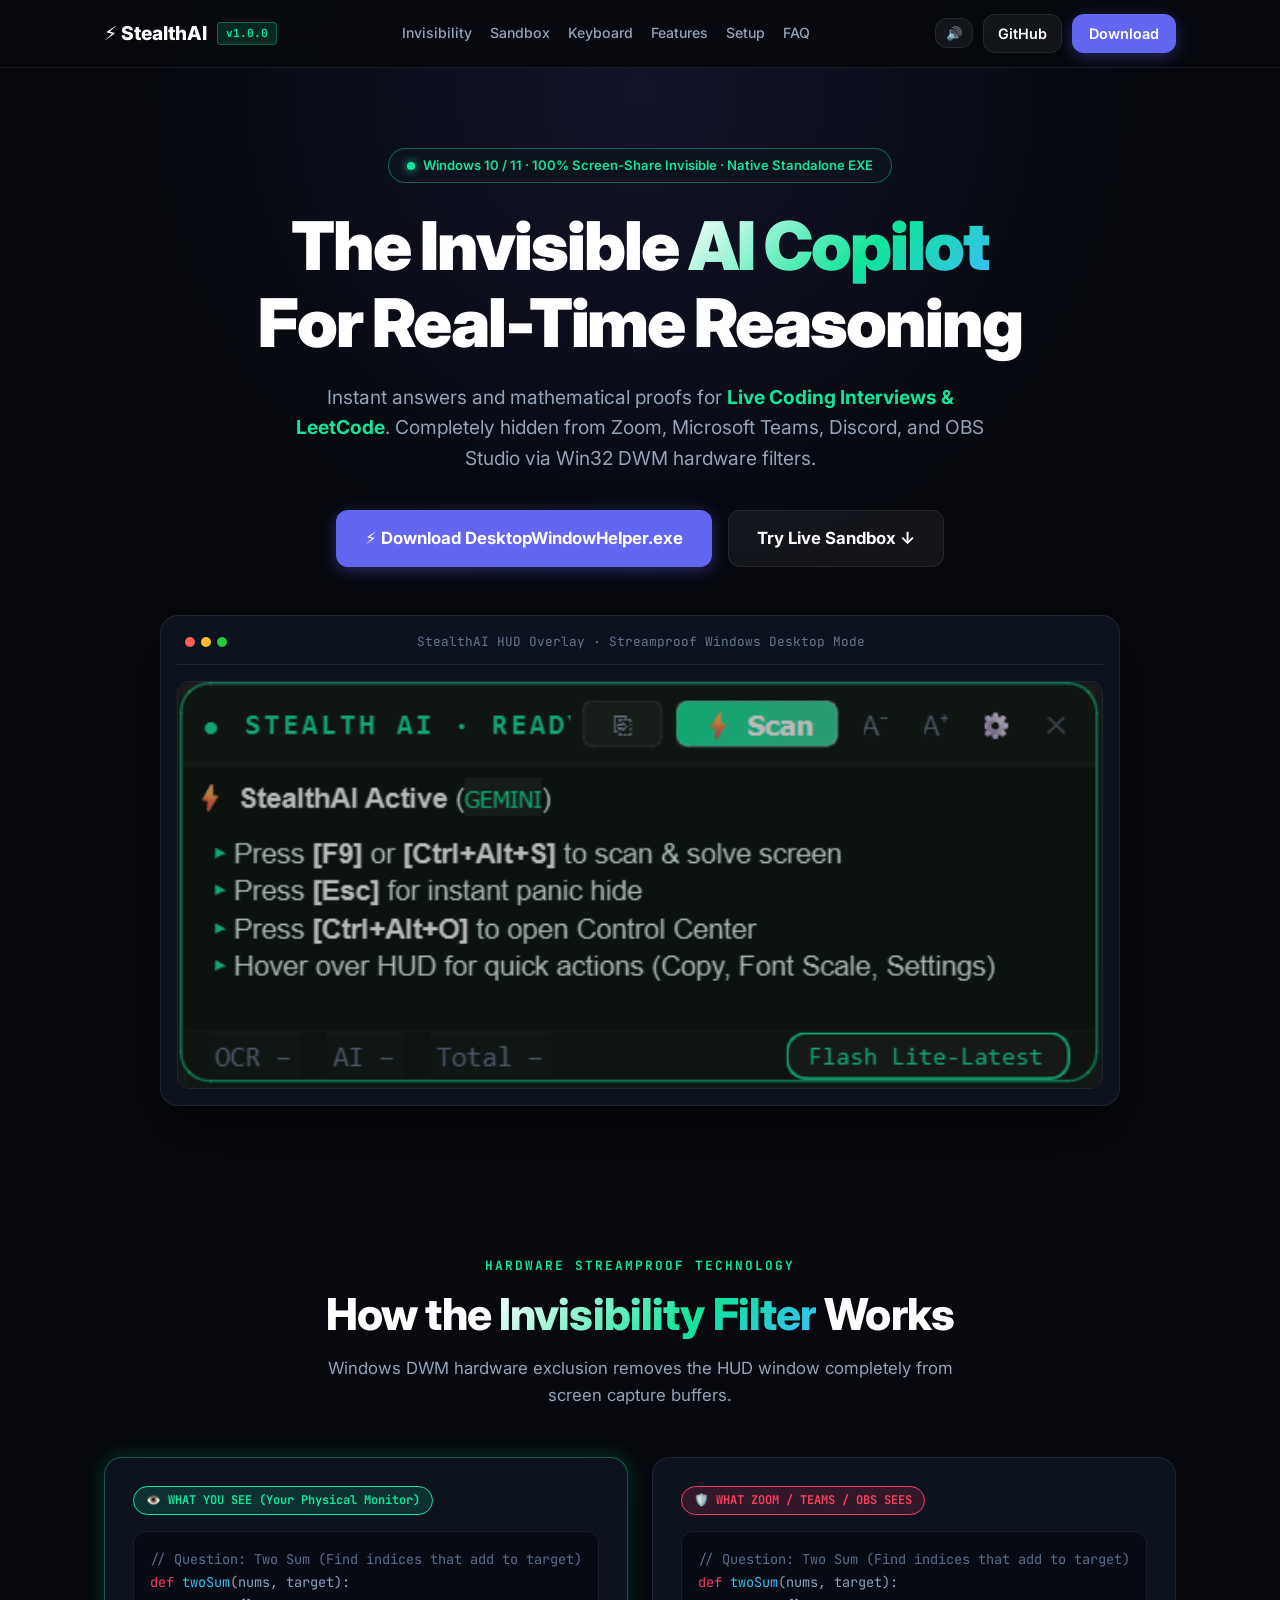
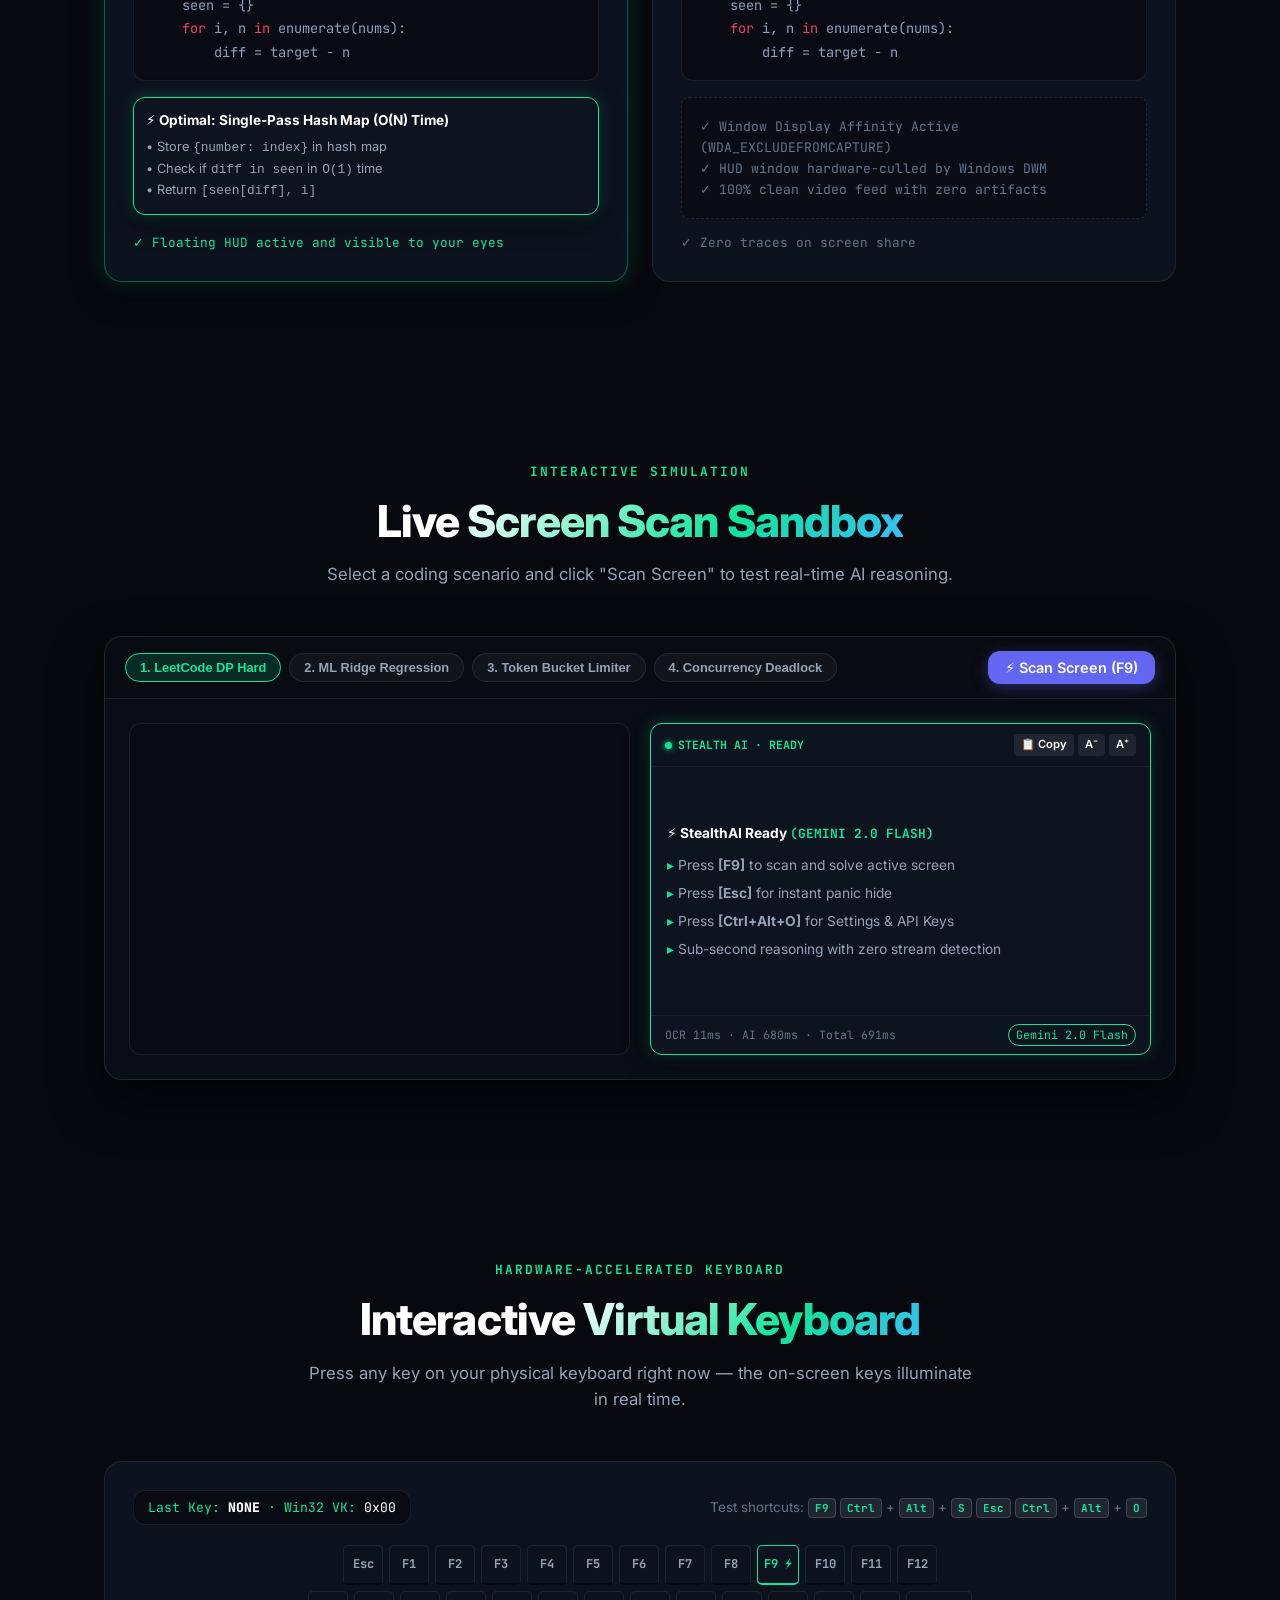
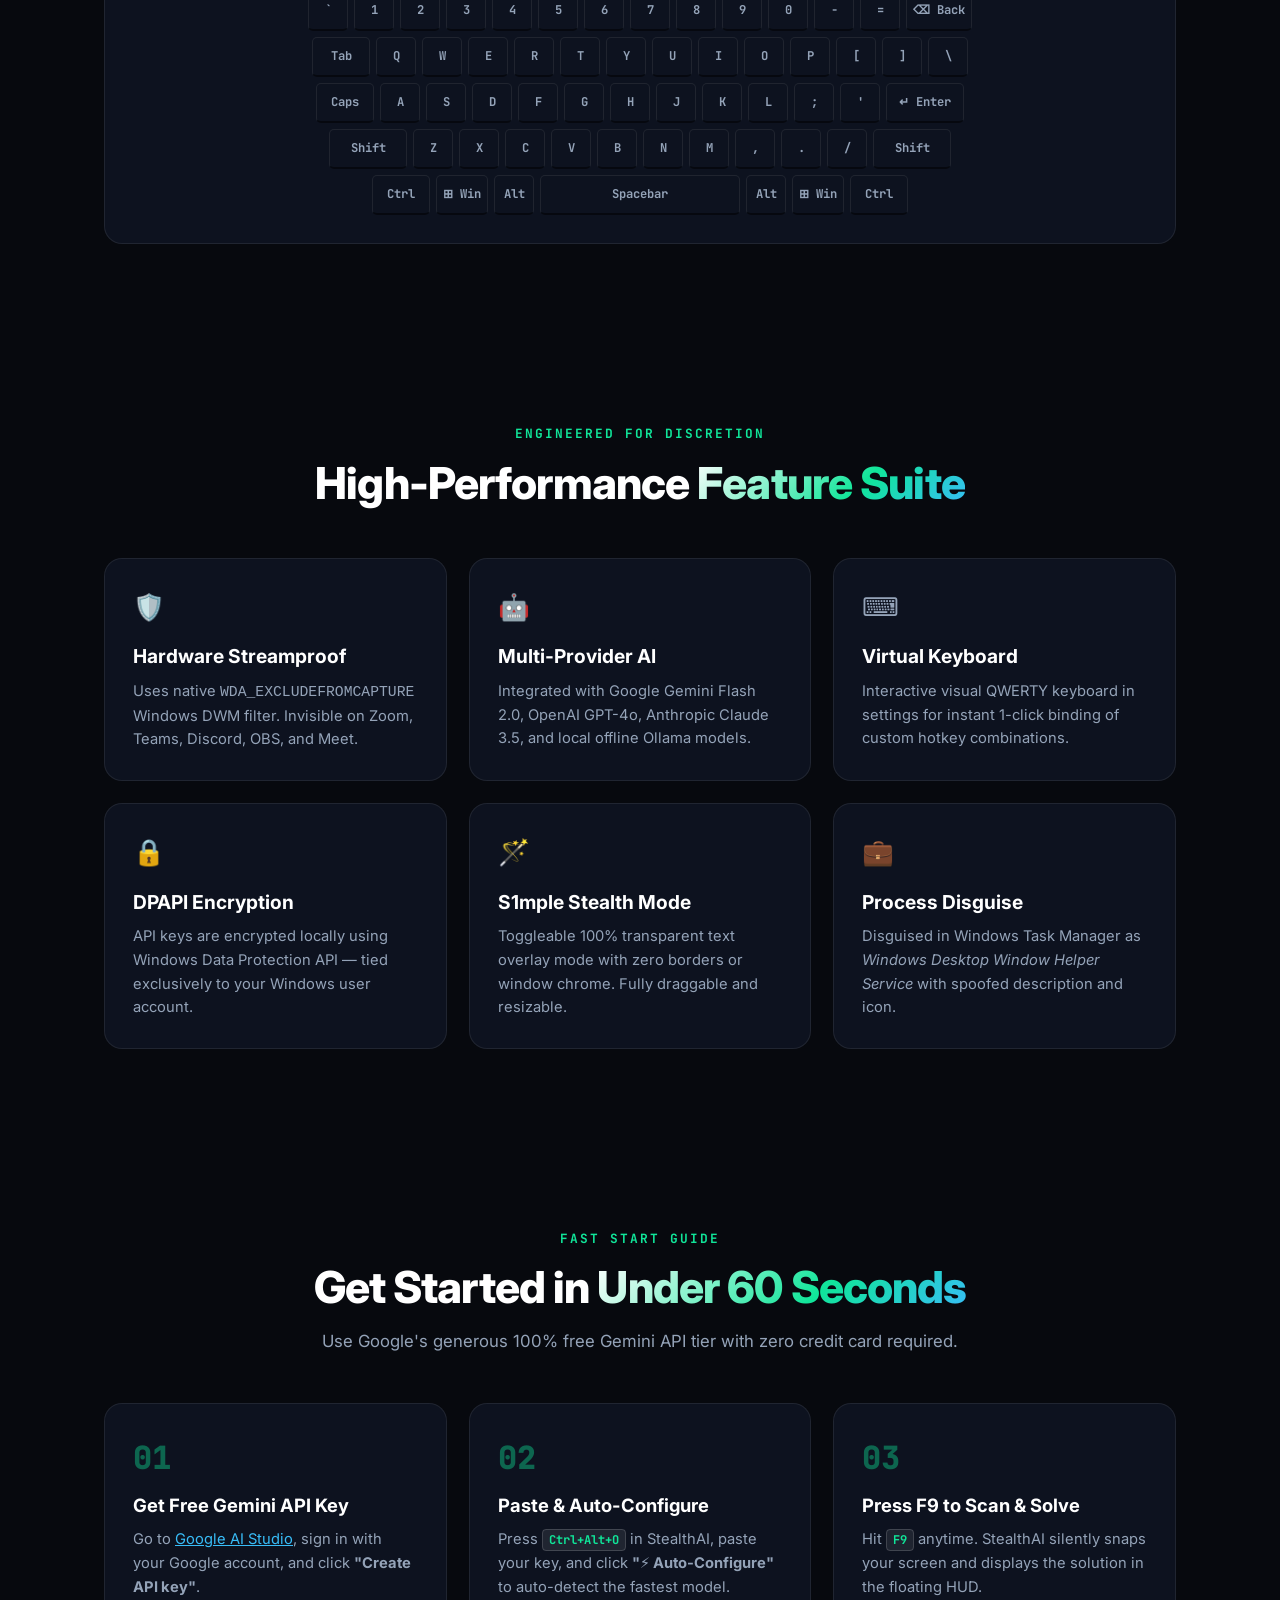
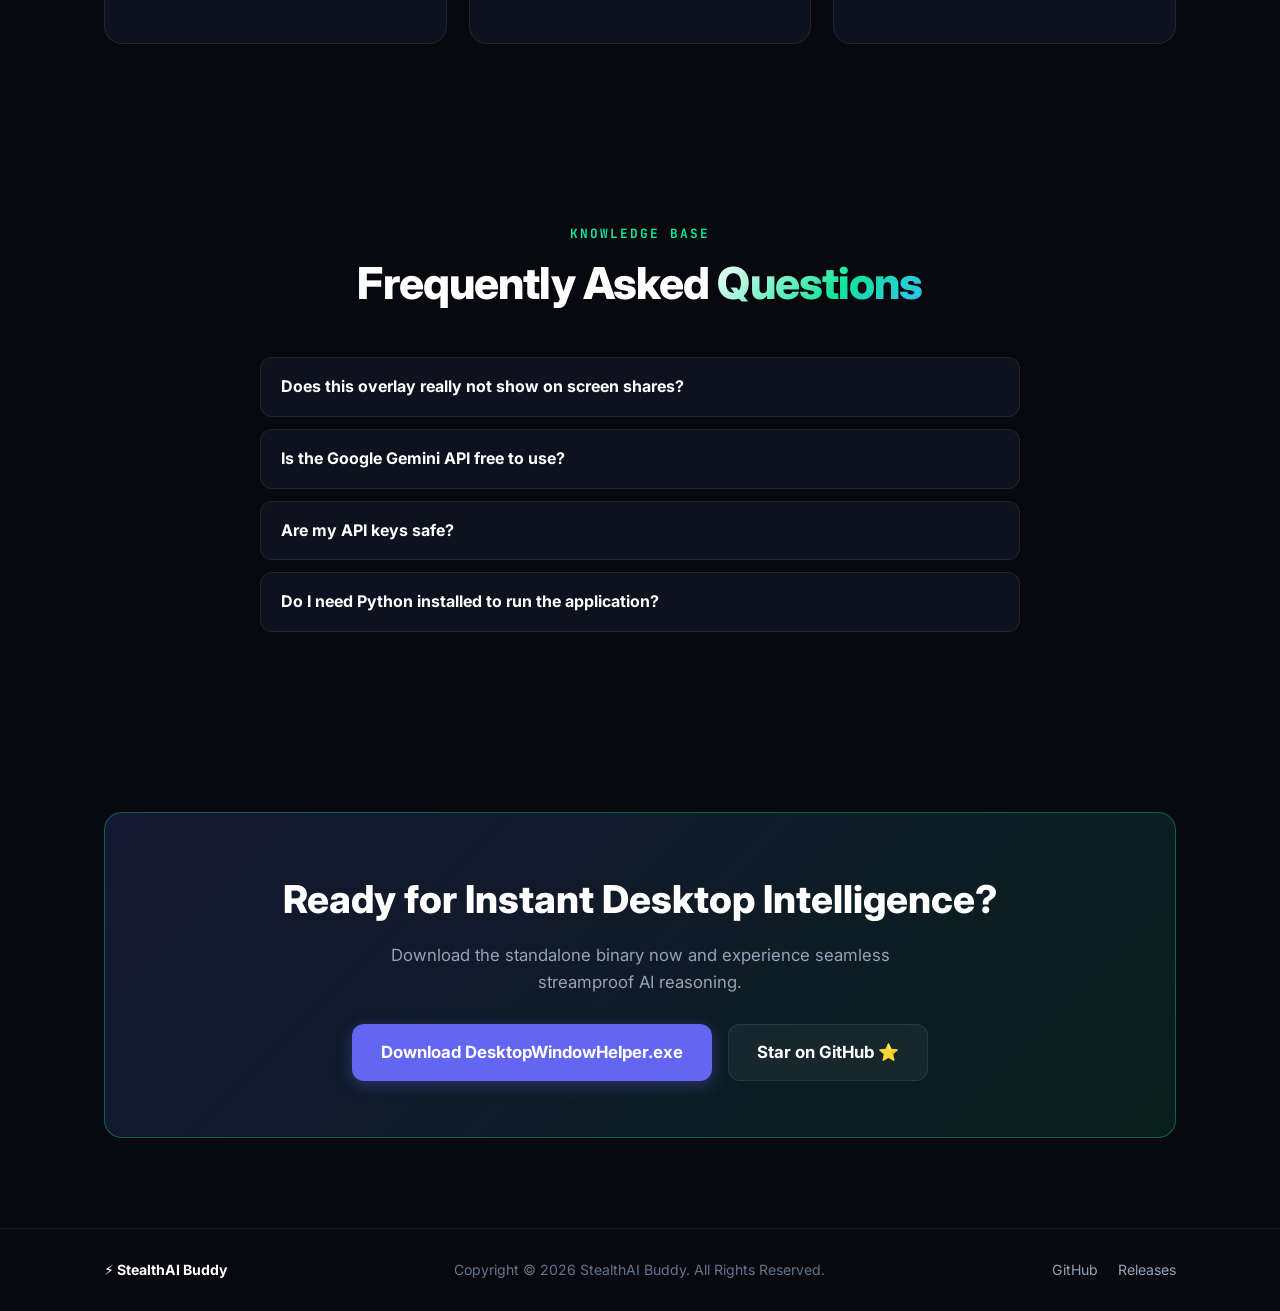
==== commit dfbcd5cc: "fix: enforce nowrap on navbar links and clean concise navigation labels" ====
--- a/docs/index.html
+++ b/docs/index.html
@@ -24,19 +24,18 @@
       </a>
       <div class="nav-links">
         <a href="#invisibility">Invisibility</a>
-        <a href="#sandbox">Live Sandbox</a>
-        <a href="#keyboard">Virtual Keyboard</a>
+        <a href="#sandbox">Sandbox</a>
+        <a href="#keyboard">Keyboard</a>
         <a href="#features">Features</a>
-        <a href="#tutorial">60s Setup</a>
+        <a href="#tutorial">Setup</a>
         <a href="#faq">FAQ</a>
       </div>
       <div class="nav-actions">
-        <button id="audioToggleBtn" class="btn btn-secondary" style="padding: 7px 12px; font-size: 0.82rem;">
+        <button id="audioToggleBtn" class="btn btn-secondary" style="padding: 6px 10px; font-size: 0.82rem;" title="Toggle Sound FX">
           <span id="audioIcon">🔊</span>
-          <span id="audioText">Sound FX</span>
         </button>
-        <a href="https://github.com/Dark-Shadow34/StealthAIBuddy" target="_blank" class="btn btn-secondary">GitHub</a>
-        <a href="https://github.com/Dark-Shadow34/StealthAIBuddy/releases/latest" class="btn btn-primary">Download</a>
+        <a href="https://github.com/Dark-Shadow34/StealthAIBuddy" target="_blank" class="btn btn-secondary" style="padding: 7px 14px;">GitHub</a>
+        <a href="https://github.com/Dark-Shadow34/StealthAIBuddy/releases/latest" class="btn btn-primary" style="padding: 7px 16px;">Download</a>
       </div>
     </div>
   </nav>
--- a/docs/style.css
+++ b/docs/style.css
@@ -183,14 +183,17 @@
 
 .nav-links {
   display: flex;
-  gap: 22px;
+  align-items: center;
+  gap: 18px;
+  flex-shrink: 0;
 }
 
 .nav-links a {
   text-decoration: none;
   color: var(--text-gray);
-  font-size: 0.9rem;
+  font-size: 0.88rem;
   font-weight: 500;
+  white-space: nowrap;
   transition: color 0.2s;
 }
 
@@ -201,7 +204,9 @@
 .nav-actions {
   display: flex;
   align-items: center;
-  gap: 12px;
+  gap: 10px;
+  flex-shrink: 0;
+  white-space: nowrap;
 }
 
 /* ── Buttons ──────────────────────────────────────────────────── */
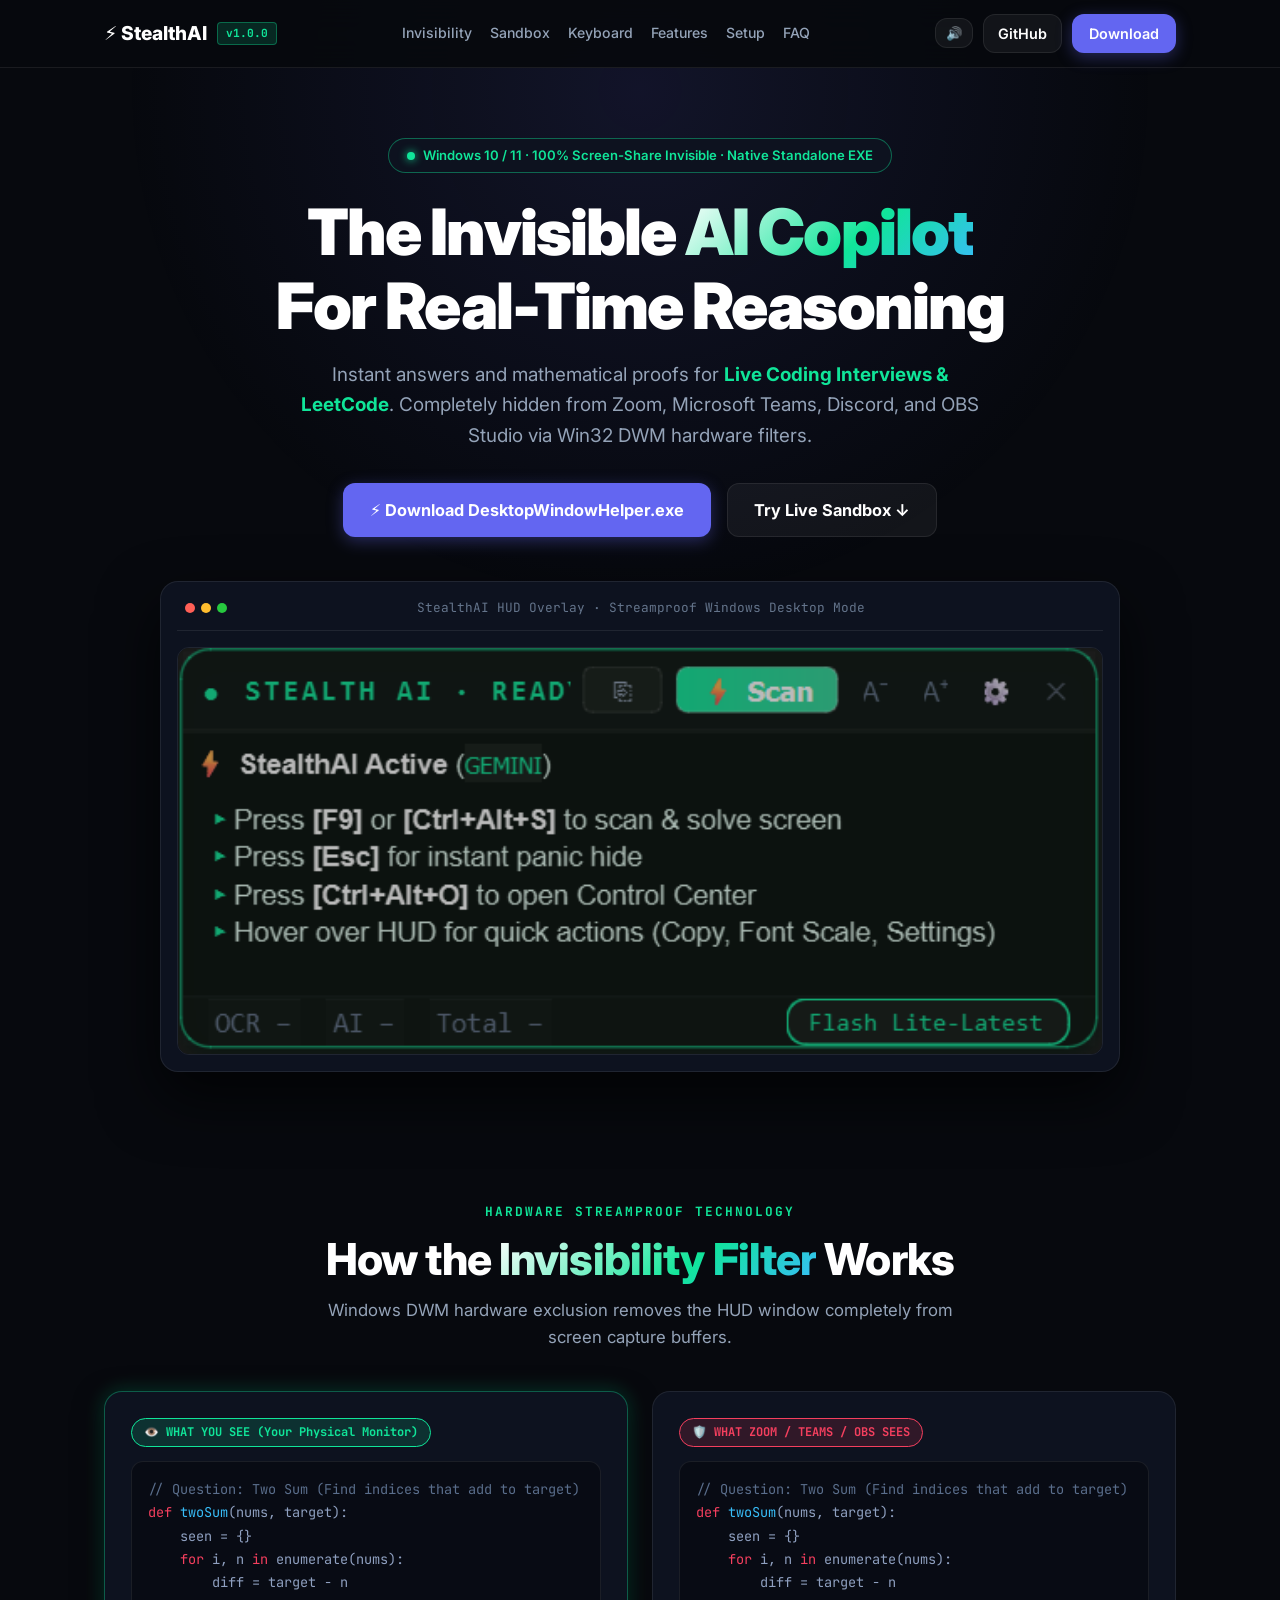
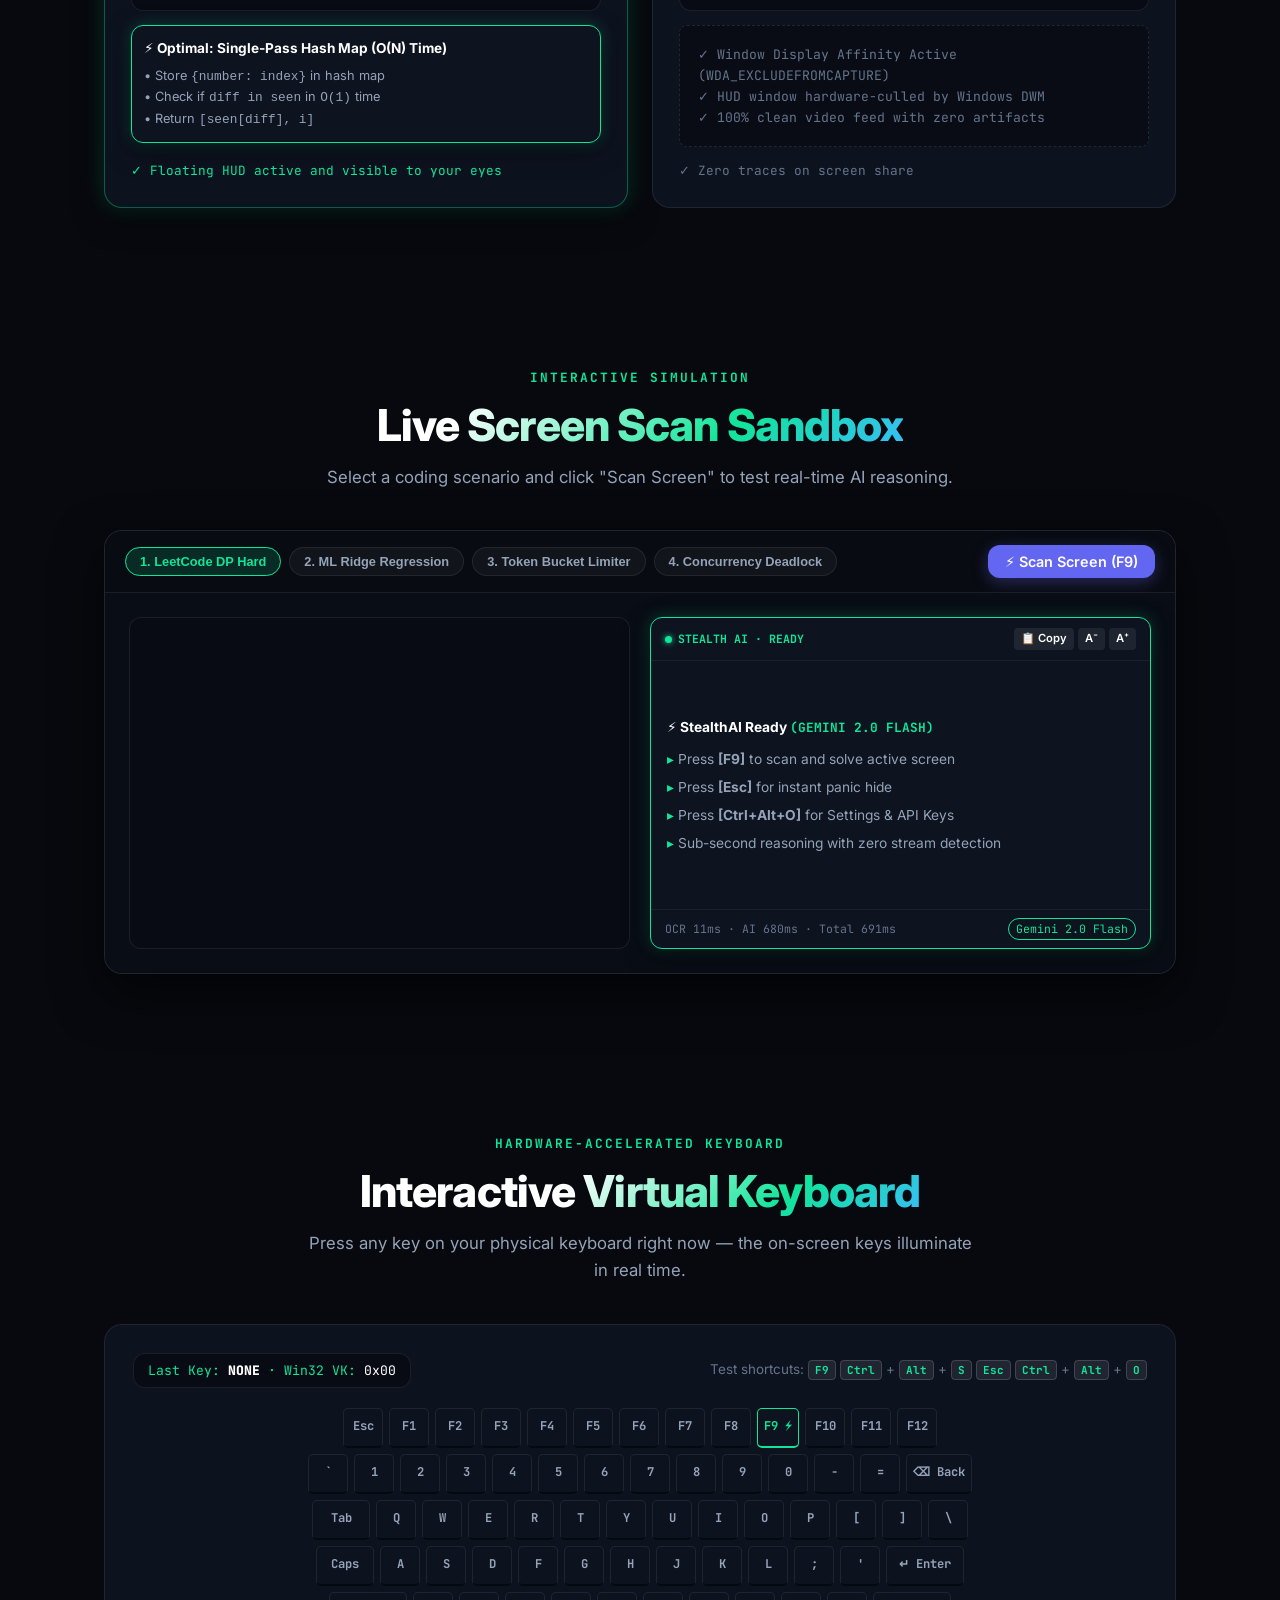
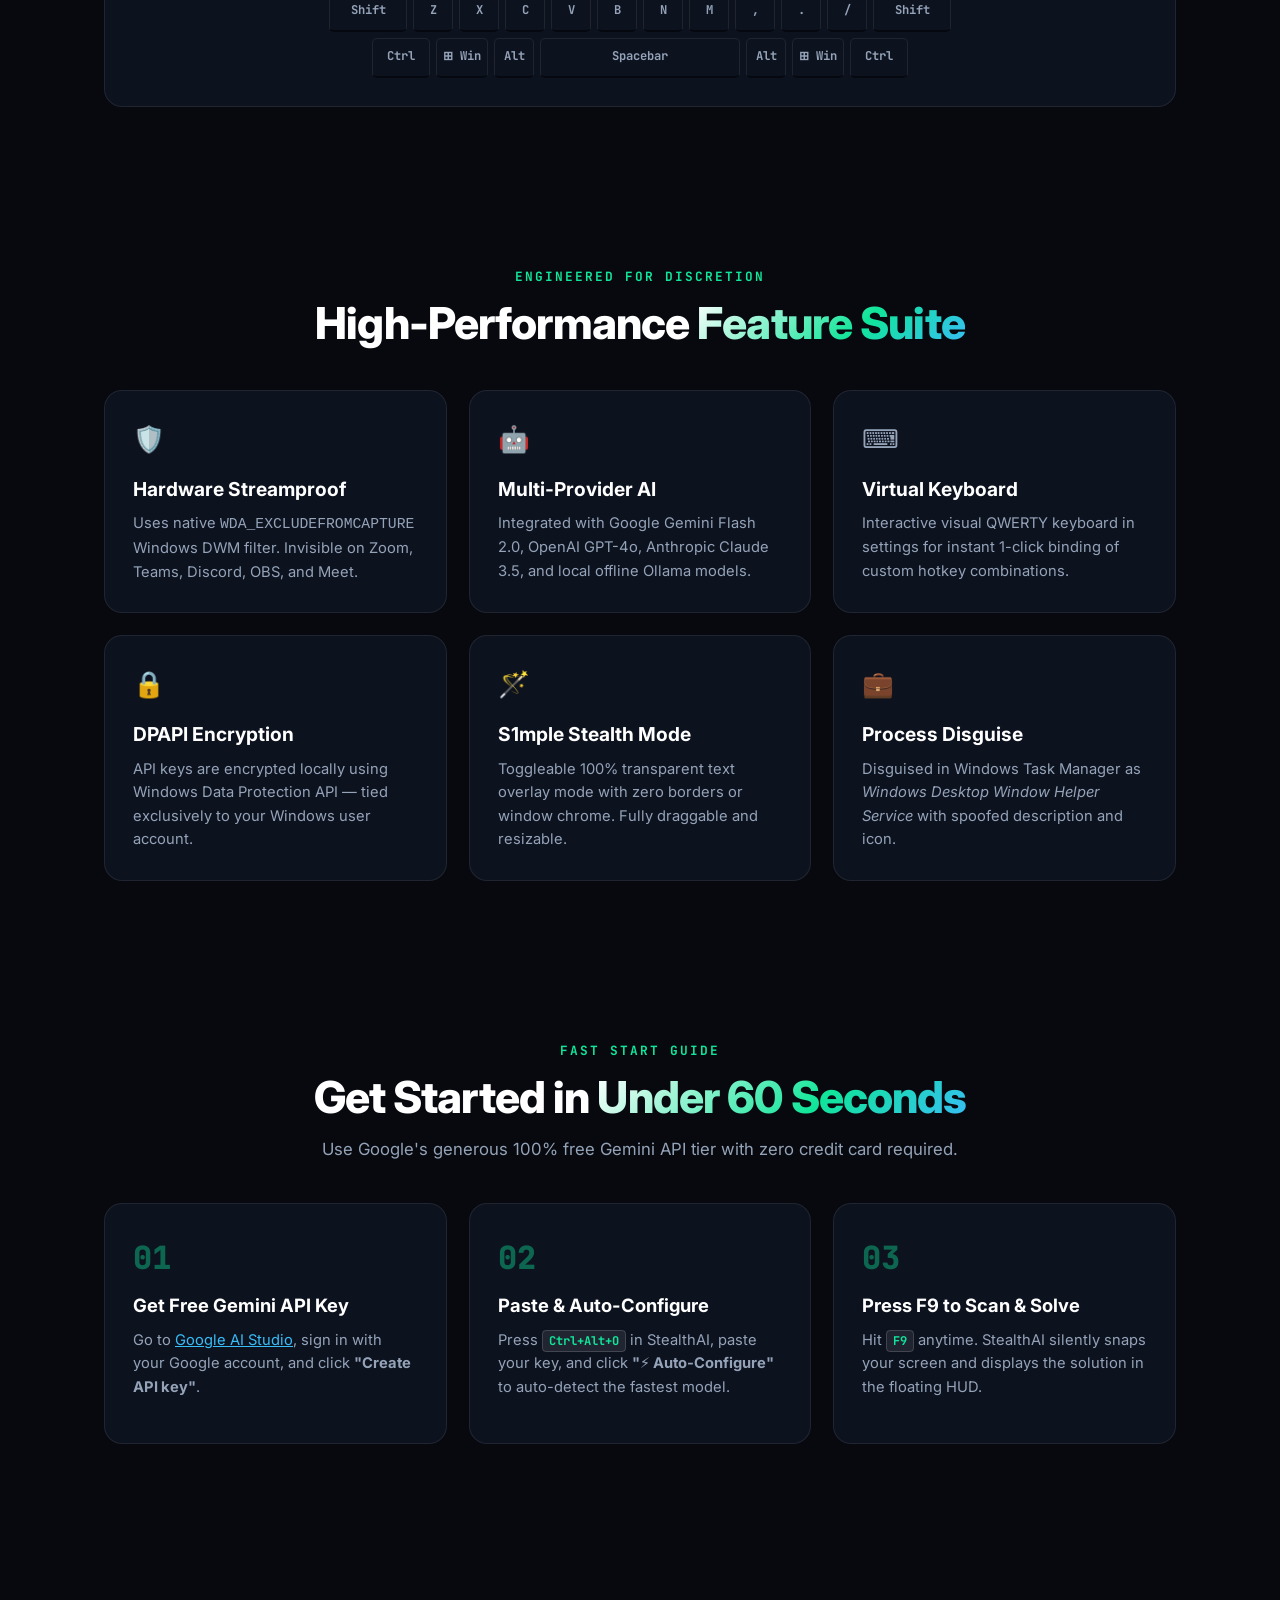
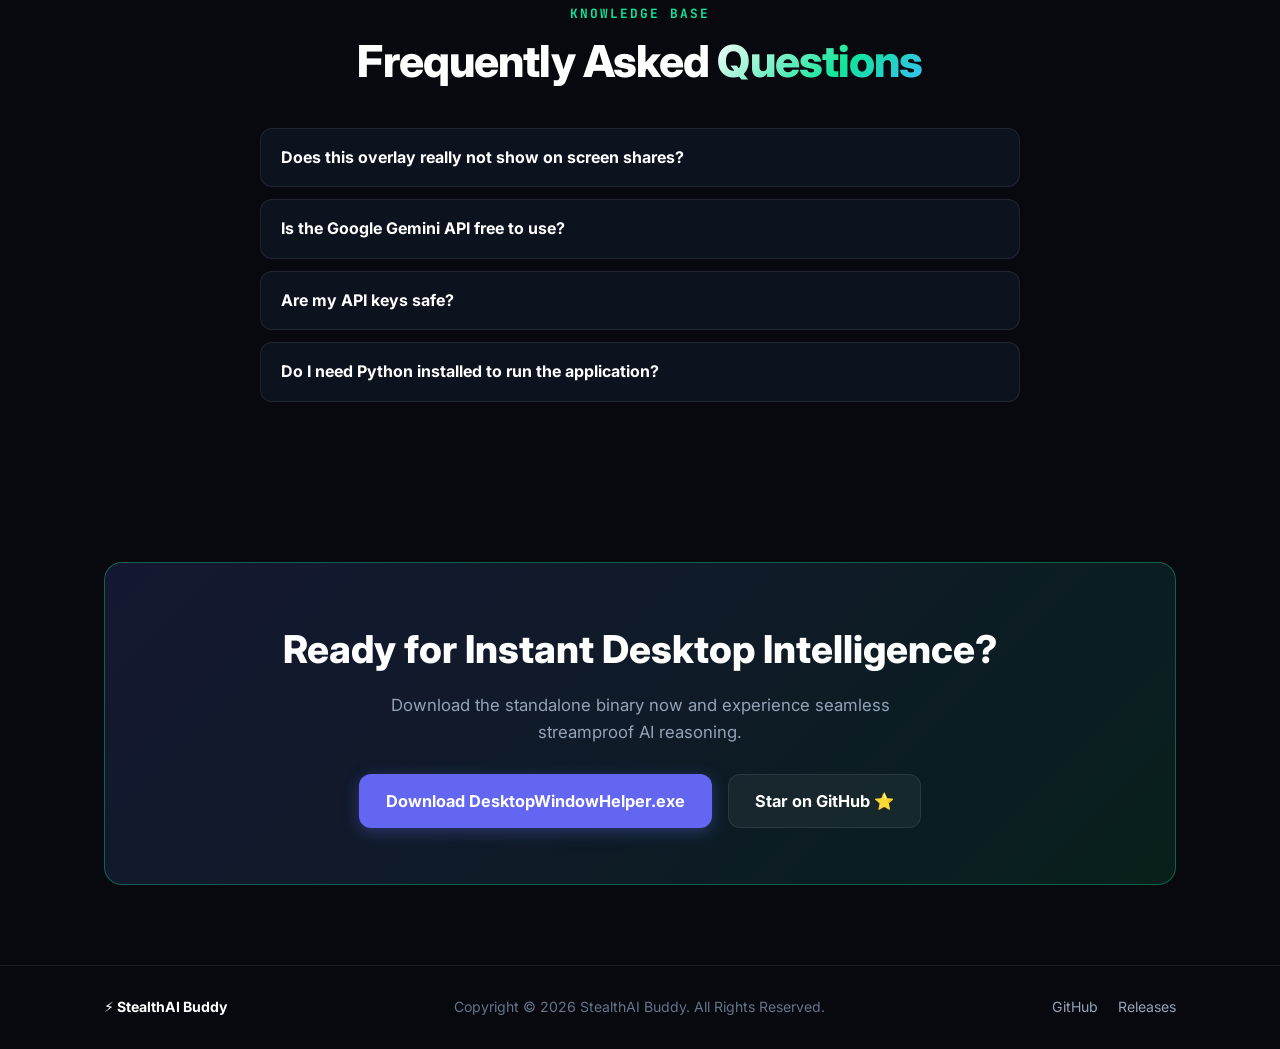
==== commit 22698360: "fix: embed rock-solid CSS directly into HTML for instant zero-cache styling on GitHub Pages" ====
--- a/docs/index.html
+++ b/docs/index.html
@@ -8,7 +8,865 @@
   <link rel="preconnect" href="https://fonts.googleapis.com">
   <link rel="preconnect" href="https://fonts.gstatic.com" crossorigin>
   <link href="https://fonts.googleapis.com/css2?family=Inter:wght@400;500;600;700;800;900&family=JetBrains+Mono:wght@500;700&display=swap" rel="stylesheet">
-  <link rel="stylesheet" href="style.css">
+  <style>
+/* ═══════════════════════════════════════════════════════════════════
+   STEALTHAI BUDDY — INLINE ROCK SOLID DESIGN SYSTEM
+   ═══════════════════════════════════════════════════════════════════ */
+:root {
+  --bg-dark: #07090e;
+  --bg-card: #0d121f;
+  --bg-card-hover: #131a2b;
+  --bg-input: #080b14;
+  --border: rgba(255, 255, 255, 0.08);
+  --border-active: rgba(16, 229, 153, 0.4);
+  --text-white: #ffffff;
+  --text-gray: #94a3b8;
+  --text-muted: #64748b;
+  --accent: #10e599;
+  --accent-rgb: 16, 229, 153;
+  --accent-glow: rgba(16, 229, 153, 0.25);
+  --indigo: #6366f1;
+  --indigo-hover: #4f46e5;
+  --rose: #f43f5e;
+  --cyan: #38bdf8;
+  --font: 'Inter', system-ui, -apple-system, sans-serif;
+  --mono: 'JetBrains Mono', monospace;
+  --radius: 12px;
+  --radius-lg: 18px;
+}
+
+*, *::before, *::after {
+  box-sizing: border-box;
+  margin: 0;
+  padding: 0;
+}
+
+html {
+  scroll-behavior: smooth;
+  color-scheme: dark;
+}
+
+body {
+  font-family: var(--font);
+  background-color: var(--bg-dark);
+  color: var(--text-gray);
+  line-height: 1.6;
+  overflow-x: hidden;
+  position: relative;
+  min-height: 100vh;
+}
+
+#bgCanvas {
+  position: fixed;
+  top: 0;
+  left: 0;
+  width: 100vw;
+  height: 100vh;
+  z-index: 0;
+  pointer-events: none;
+  opacity: 0.4;
+}
+
+.ambient-glow {
+  position: fixed;
+  top: 0;
+  left: 0;
+  width: 100vw;
+  height: 100vh;
+  z-index: 0;
+  pointer-events: none;
+  background: radial-gradient(circle at 50% 10%, rgba(99, 102, 241, 0.12) 0%, transparent 50%);
+}
+
+.container {
+  max-width: 1120px;
+  margin: 0 auto;
+  padding: 0 24px;
+  position: relative;
+  z-index: 1;
+}
+
+.section {
+  padding: 80px 0;
+  position: relative;
+  z-index: 1;
+}
+
+.section-header {
+  text-align: center;
+  max-width: 680px;
+  margin: 0 auto 40px;
+}
+
+.section-tag {
+  font-family: var(--mono);
+  font-size: 0.8rem;
+  font-weight: 700;
+  letter-spacing: 2px;
+  color: var(--accent);
+  text-transform: uppercase;
+  margin-bottom: 10px;
+  display: block;
+}
+
+.section-title {
+  font-size: clamp(2rem, 4vw, 2.75rem);
+  font-weight: 800;
+  color: var(--text-white);
+  line-height: 1.2;
+  margin-bottom: 12px;
+  letter-spacing: -0.02em;
+}
+
+.section-desc {
+  font-size: 1.05rem;
+  color: var(--text-gray);
+}
+
+.gradient-text {
+  background: linear-gradient(135deg, #ffffff 0%, var(--accent) 60%, var(--cyan) 100%);
+  -webkit-background-clip: text;
+  -webkit-text-fill-color: transparent;
+  display: inline-block;
+}
+
+kbd {
+  font-family: var(--mono);
+  font-size: 0.82em;
+  font-weight: 700;
+  background: rgba(255, 255, 255, 0.08);
+  border: 1px solid rgba(255, 255, 255, 0.15);
+  border-radius: 4px;
+  padding: 2px 6px;
+  color: var(--accent);
+}
+
+/* ── Navbar ───────────────────────────────────────────────────── */
+.navbar {
+  position: sticky;
+  top: 0;
+  z-index: 100;
+  background: rgba(7, 9, 14, 0.92);
+  backdrop-filter: blur(16px);
+  border-bottom: 1px solid var(--border);
+  height: 68px;
+  display: flex;
+  align-items: center;
+}
+
+.nav-wrap {
+  display: flex;
+  align-items: center;
+  justify-content: space-between;
+  width: 100%;
+}
+
+.nav-brand {
+  display: flex;
+  align-items: center;
+  gap: 10px;
+  text-decoration: none;
+  color: var(--text-white);
+  font-weight: 800;
+  font-size: 1.2rem;
+}
+
+.brand-badge {
+  font-size: 0.7rem;
+  font-family: var(--mono);
+  font-weight: 700;
+  background: rgba(var(--accent-rgb), 0.15);
+  color: var(--accent);
+  border: 1px solid rgba(var(--accent-rgb), 0.35);
+  padding: 2px 8px;
+  border-radius: 4px;
+}
+
+.nav-links {
+  display: flex;
+  align-items: center;
+  gap: 18px;
+  flex-shrink: 0;
+}
+
+.nav-links a {
+  text-decoration: none;
+  color: var(--text-gray);
+  font-size: 0.88rem;
+  font-weight: 500;
+  white-space: nowrap;
+  transition: color 0.2s;
+}
+
+.nav-links a:hover {
+  color: var(--text-white);
+}
+
+.nav-actions {
+  display: flex;
+  align-items: center;
+  gap: 10px;
+  flex-shrink: 0;
+  white-space: nowrap;
+}
+
+/* ── Buttons ──────────────────────────────────────────────────── */
+.btn {
+  display: inline-flex;
+  align-items: center;
+  justify-content: center;
+  gap: 8px;
+  font-family: var(--font);
+  font-size: 0.9rem;
+  font-weight: 600;
+  text-decoration: none;
+  border-radius: var(--radius);
+  padding: 8px 16px;
+  cursor: pointer;
+  transition: all 0.2s ease;
+  border: 1px solid transparent;
+}
+
+.btn-primary {
+  background: var(--indigo);
+  color: #ffffff;
+  box-shadow: 0 4px 16px rgba(99, 102, 241, 0.35);
+}
+.btn-primary:hover {
+  background: var(--indigo-hover);
+  transform: translateY(-1px);
+}
+
+.btn-secondary {
+  background: rgba(255, 255, 255, 0.05);
+  border-color: var(--border);
+  color: var(--text-white);
+}
+.btn-secondary:hover {
+  background: rgba(255, 255, 255, 0.1);
+  border-color: rgba(255, 255, 255, 0.2);
+}
+
+/* ── Hero Section ─────────────────────────────────────────────── */
+.hero {
+  padding: 70px 0 50px;
+  text-align: center;
+}
+
+.hero-pill {
+  display: inline-flex;
+  align-items: center;
+  gap: 8px;
+  background: var(--bg-card);
+  border: 1px solid var(--border-active);
+  padding: 6px 18px;
+  border-radius: 9999px;
+  font-size: 0.82rem;
+  font-weight: 600;
+  color: var(--accent);
+  margin-bottom: 22px;
+}
+
+.hero-pill-dot {
+  width: 8px;
+  height: 8px;
+  background: var(--accent);
+  border-radius: 50%;
+  box-shadow: 0 0 8px var(--accent);
+}
+
+.hero-title {
+  font-size: clamp(2.4rem, 5vw, 4rem);
+  font-weight: 900;
+  color: var(--text-white);
+  line-height: 1.15;
+  margin-bottom: 18px;
+  letter-spacing: -0.03em;
+}
+
+.hero-desc {
+  font-size: 1.18rem;
+  color: var(--text-gray);
+  max-width: 700px;
+  margin: 0 auto 32px;
+  line-height: 1.6;
+}
+
+.hero-cta-row {
+  display: flex;
+  align-items: center;
+  justify-content: center;
+  gap: 16px;
+  flex-wrap: wrap;
+  margin-bottom: 44px;
+}
+
+.btn-hero {
+  padding: 13px 26px;
+  font-size: 1.02rem;
+  font-weight: 700;
+  border-radius: var(--radius);
+}
+
+/* Hero Showcase Frame */
+.hero-showcase {
+  background: var(--bg-card);
+  border: 1px solid var(--border);
+  border-radius: var(--radius-lg);
+  padding: 16px;
+  box-shadow: 0 25px 60px rgba(0, 0, 0, 0.7);
+  max-width: 960px;
+  margin: 0 auto;
+}
+
+.showcase-header {
+  display: flex;
+  align-items: center;
+  justify-content: space-between;
+  padding: 0 8px 12px;
+  border-bottom: 1px solid var(--border);
+  margin-bottom: 16px;
+}
+
+.showcase-dots {
+  display: flex;
+  gap: 6px;
+}
+.showcase-dot {
+  width: 10px;
+  height: 10px;
+  border-radius: 50%;
+}
+
+.showcase-title {
+  font-family: var(--mono);
+  font-size: 0.8rem;
+  color: var(--text-muted);
+}
+
+.showcase-img {
+  width: 100%;
+  height: auto;
+  border-radius: var(--radius);
+  display: block;
+  border: 1px solid var(--border);
+}
+
+/* ── Invisibility Cards Comparison ────────────────────────────── */
+.invis-grid {
+  display: grid;
+  grid-template-columns: 1fr 1fr;
+  gap: 24px;
+}
+
+.invis-card {
+  background: var(--bg-card);
+  border: 1px solid var(--border);
+  border-radius: var(--radius-lg);
+  padding: 26px;
+  display: flex;
+  flex-direction: column;
+  justify-content: space-between;
+}
+
+.invis-card.visible-side {
+  border-color: rgba(var(--accent-rgb), 0.35);
+  box-shadow: 0 10px 30px rgba(0, 0, 0, 0.5), 0 0 20px var(--accent-glow);
+}
+
+.invis-badge {
+  display: inline-block;
+  padding: 4px 12px;
+  border-radius: 9999px;
+  font-family: var(--mono);
+  font-size: 0.75rem;
+  font-weight: 700;
+  margin-bottom: 14px;
+}
+
+.invis-badge-green {
+  background: rgba(var(--accent-rgb), 0.15);
+  color: var(--accent);
+  border: 1px solid var(--accent);
+}
+
+.invis-badge-red {
+  background: rgba(244, 63, 94, 0.15);
+  color: var(--rose);
+  border: 1px solid var(--rose);
+}
+
+.invis-code-snippet {
+  font-family: var(--mono);
+  font-size: 0.85rem;
+  background: var(--bg-input);
+  border: 1px solid var(--border);
+  border-radius: var(--radius);
+  padding: 16px;
+  color: #8fa0c0;
+  line-height: 1.7;
+  margin-bottom: 14px;
+}
+
+/* ── Live Sandbox Section ─────────────────────────────────────── */
+.sandbox-card {
+  background: var(--bg-card);
+  border: 1px solid var(--border);
+  border-radius: var(--radius-lg);
+  overflow: hidden;
+  box-shadow: 0 20px 50px rgba(0, 0, 0, 0.6);
+}
+
+.sandbox-toolbar {
+  display: flex;
+  align-items: center;
+  justify-content: space-between;
+  padding: 14px 20px;
+  background: rgba(7, 9, 14, 0.8);
+  border-bottom: 1px solid var(--border);
+  flex-wrap: wrap;
+  gap: 12px;
+}
+
+.sandbox-tabs {
+  display: flex;
+  gap: 8px;
+  flex-wrap: wrap;
+}
+
+.sandbox-tab {
+  background: rgba(255, 255, 255, 0.04);
+  border: 1px solid var(--border);
+  border-radius: 9999px;
+  padding: 6px 14px;
+  font-size: 0.8rem;
+  font-weight: 600;
+  color: var(--text-gray);
+  cursor: pointer;
+  transition: all 0.2s ease;
+}
+
+.sandbox-tab:hover {
+  background: rgba(255, 255, 255, 0.08);
+  color: var(--text-white);
+}
+
+.sandbox-tab.active {
+  background: rgba(var(--accent-rgb), 0.15);
+  border-color: var(--accent);
+  color: var(--accent);
+}
+
+.sandbox-content-grid {
+  display: grid;
+  grid-template-columns: 1fr 1fr;
+  gap: 20px;
+  padding: 24px;
+  background: #090d16;
+  position: relative;
+  min-height: 380px;
+}
+
+.laser-beam {
+  position: absolute;
+  top: 0;
+  left: 0;
+  width: 100%;
+  height: 3px;
+  background: linear-gradient(90deg, transparent, var(--accent), #ffffff, var(--accent), transparent);
+  box-shadow: 0 0 15px var(--accent);
+  opacity: 0;
+  pointer-events: none;
+  z-index: 10;
+}
+.laser-beam.scanning {
+  animation: laserScan 0.9s ease-in-out forwards;
+}
+@keyframes laserScan {
+  0% { top: 0%; opacity: 1; }
+  50% { top: 100%; opacity: 1; }
+  100% { top: 100%; opacity: 0; }
+}
+
+.sandbox-code-col {
+  background: var(--bg-input);
+  border: 1px solid var(--border);
+  border-radius: var(--radius);
+  padding: 18px;
+  font-family: var(--mono);
+  font-size: 0.85rem;
+  color: #8fa0c0;
+  line-height: 1.7;
+  overflow-x: auto;
+}
+
+.sandbox-hud-col {
+  background: rgba(14, 19, 32, 0.95);
+  border: 1px solid var(--accent);
+  border-radius: var(--radius);
+  box-shadow: 0 8px 24px rgba(0, 0, 0, 0.5), 0 0 16px var(--accent-glow);
+  display: flex;
+  flex-direction: column;
+  justify-content: space-between;
+}
+
+.hud-head {
+  display: flex;
+  align-items: center;
+  justify-content: space-between;
+  padding: 10px 14px;
+  border-bottom: 1px solid rgba(255, 255, 255, 0.06);
+}
+
+.hud-status-badge {
+  display: flex;
+  align-items: center;
+  gap: 6px;
+  font-family: var(--mono);
+  font-size: 0.72rem;
+  font-weight: 700;
+  color: var(--accent);
+}
+
+.hud-dot {
+  width: 7px;
+  height: 7px;
+  background: var(--accent);
+  border-radius: 50%;
+  box-shadow: 0 0 6px var(--accent);
+}
+
+.hud-actions-row {
+  display: flex;
+  gap: 4px;
+}
+
+.hud-btn {
+  font-size: 0.7rem;
+  font-weight: 600;
+  background: rgba(255, 255, 255, 0.08);
+  color: var(--text-white);
+  padding: 2px 7px;
+  border-radius: 4px;
+  cursor: pointer;
+}
+
+.hud-main {
+  padding: 16px;
+  font-size: 0.86rem;
+  color: var(--text-white);
+}
+
+.hud-title {
+  font-weight: 700;
+  margin-bottom: 10px;
+}
+
+.hud-bullets {
+  list-style: none;
+  display: flex;
+  flex-direction: column;
+  gap: 6px;
+  color: var(--text-gray);
+}
+
+.hud-bullets li::before {
+  content: '▸ ';
+  color: var(--accent);
+}
+
+.hud-foot {
+  display: flex;
+  align-items: center;
+  justify-content: space-between;
+  padding: 8px 14px;
+  border-top: 1px solid rgba(255, 255, 255, 0.06);
+  font-family: var(--mono);
+  font-size: 0.72rem;
+  color: var(--text-muted);
+}
+
+.hud-tag {
+  color: var(--accent);
+  border: 1px solid var(--accent);
+  border-radius: 9999px;
+  padding: 1px 7px;
+}
+
+/* ── Interactive Virtual Keyboard ─────────────────────────────── */
+.keyboard-box {
+  background: var(--bg-card);
+  border: 1px solid var(--border);
+  border-radius: var(--radius-lg);
+  padding: 28px;
+}
+
+.keyboard-meta {
+  display: flex;
+  align-items: center;
+  justify-content: space-between;
+  margin-bottom: 20px;
+  flex-wrap: wrap;
+  gap: 12px;
+}
+
+.keyboard-status-pill {
+  font-family: var(--mono);
+  font-size: 0.82rem;
+  background: var(--bg-input);
+  border: 1px solid var(--border);
+  border-radius: var(--radius);
+  padding: 6px 14px;
+  color: var(--accent);
+}
+
+.keyboard-grid {
+  display: flex;
+  flex-direction: column;
+  gap: 6px;
+  max-width: 820px;
+  margin: 0 auto;
+  user-select: none;
+}
+
+.kb-row {
+  display: flex;
+  gap: 6px;
+  justify-content: center;
+}
+
+.kb-key {
+  height: 40px;
+  min-width: 40px;
+  background: rgba(14, 19, 32, 0.9);
+  border: 1px solid var(--border);
+  border-bottom: 2px solid rgba(0, 0, 0, 0.5);
+  border-radius: 5px;
+  color: #94a3b8;
+  font-family: var(--mono);
+  font-size: 0.76rem;
+  font-weight: 700;
+  display: flex;
+  align-items: center;
+  justify-content: center;
+  cursor: pointer;
+  transition: all 0.1s ease;
+  padding: 0 6px;
+}
+
+.kb-key:hover {
+  background: rgba(255, 255, 255, 0.1);
+  color: #ffffff;
+}
+
+.kb-key.active {
+  background: var(--accent);
+  color: #000000;
+  border-color: #ffffff;
+  box-shadow: 0 0 12px var(--accent);
+  transform: translateY(1px);
+}
+
+.kb-w-1-5 { min-width: 58px; }
+.kb-w-2 { min-width: 78px; }
+.kb-space { min-width: 200px; }
+
+/* ── Features Grid ────────────────────────────────────────────── */
+.features-grid {
+  display: grid;
+  grid-template-columns: repeat(auto-fit, minmax(320px, 1fr));
+  gap: 22px;
+}
+
+.feature-card {
+  background: var(--bg-card);
+  border: 1px solid var(--border);
+  border-radius: var(--radius-lg);
+  padding: 28px;
+  transition: transform 0.2s ease, border-color 0.2s ease;
+}
+
+.feature-card:hover {
+  border-color: var(--accent);
+  transform: translateY(-2px);
+}
+
+.feature-icon {
+  font-size: 1.6rem;
+  margin-bottom: 14px;
+}
+
+.feature-title {
+  font-size: 1.2rem;
+  font-weight: 700;
+  color: var(--text-white);
+  margin-bottom: 8px;
+}
+
+.feature-desc {
+  font-size: 0.92rem;
+  color: var(--text-gray);
+  line-height: 1.6;
+}
+
+/* ── 60-Second Setup Stepper ──────────────────────────────────── */
+.steps-grid {
+  display: grid;
+  grid-template-columns: repeat(auto-fit, minmax(280px, 1fr));
+  gap: 22px;
+}
+
+.step-card {
+  background: var(--bg-card);
+  border: 1px solid var(--border);
+  border-radius: var(--radius-lg);
+  padding: 28px;
+}
+
+.step-num {
+  font-family: var(--mono);
+  font-size: 2rem;
+  font-weight: 900;
+  color: rgba(var(--accent-rgb), 0.4);
+  margin-bottom: 8px;
+}
+
+.step-heading {
+  font-size: 1.15rem;
+  font-weight: 700;
+  color: var(--text-white);
+  margin-bottom: 8px;
+}
+
+.step-text {
+  font-size: 0.92rem;
+  color: var(--text-gray);
+  margin-bottom: 16px;
+}
+
+.step-link {
+  color: var(--cyan);
+  text-decoration: underline;
+}
+
+/* ── FAQ Accordion ────────────────────────────────────────────── */
+.faq-wrap {
+  max-width: 760px;
+  margin: 0 auto;
+  display: flex;
+  flex-direction: column;
+  gap: 12px;
+}
+
+.faq-item {
+  background: var(--bg-card);
+  border: 1px solid var(--border);
+  border-radius: var(--radius);
+  overflow: hidden;
+}
+
+.faq-item[open] {
+  border-color: var(--accent);
+}
+
+.faq-q {
+  padding: 16px 20px;
+  font-weight: 700;
+  font-size: 1rem;
+  color: var(--text-white);
+  cursor: pointer;
+  list-style: none;
+  display: flex;
+  align-items: center;
+  justify-content: space-between;
+}
+
+.faq-q::-webkit-details-marker { display: none; }
+
+.faq-a {
+  padding: 0 20px 16px;
+  font-size: 0.92rem;
+  color: var(--text-gray);
+  border-top: 1px solid rgba(255, 255, 255, 0.04);
+  padding-top: 12px;
+  line-height: 1.6;
+}
+
+/* ── CTA Banner & Footer ──────────────────────────────────────── */
+.cta-card {
+  background: linear-gradient(135deg, rgba(99, 102, 241, 0.16) 0%, rgba(var(--accent-rgb), 0.1) 100%);
+  border: 1px solid rgba(var(--accent-rgb), 0.35);
+  border-radius: var(--radius-lg);
+  padding: 56px 28px;
+  text-align: center;
+}
+
+.cta-title {
+  font-size: clamp(1.8rem, 3.5vw, 2.4rem);
+  font-weight: 800;
+  color: var(--text-white);
+  margin-bottom: 12px;
+}
+
+.cta-desc {
+  font-size: 1.05rem;
+  color: var(--text-gray);
+  max-width: 560px;
+  margin: 0 auto 28px;
+}
+
+.footer {
+  border-top: 1px solid var(--border);
+  padding: 30px 0;
+  font-size: 0.88rem;
+}
+
+.footer-wrap {
+  display: flex;
+  align-items: center;
+  justify-content: space-between;
+  flex-wrap: wrap;
+  gap: 16px;
+}
+
+/* ── Toast ────────────────────────────────────────────────────── */
+.toast-container {
+  position: fixed;
+  bottom: 24px;
+  right: 24px;
+  z-index: 9999;
+  display: flex;
+  flex-direction: column;
+  gap: 8px;
+  pointer-events: none;
+}
+
+.toast {
+  background: var(--bg-card);
+  border: 1px solid var(--accent);
+  border-radius: var(--radius);
+  padding: 10px 18px;
+  color: var(--text-white);
+  font-size: 0.86rem;
+  font-weight: 600;
+  box-shadow: 0 8px 24px rgba(0, 0, 0, 0.7);
+  animation: toastAnim 2.8s forwards;
+}
+
+@keyframes toastAnim {
+  0% { opacity: 0; transform: translateY(16px); }
+  12% { opacity: 1; transform: translateY(0); }
+  85% { opacity: 1; transform: translateY(0); }
+  100% { opacity: 0; transform: translateY(-8px); }
+}
+
+@media (max-width: 860px) {
+  .nav-links { display: none; }
+  .invis-grid { grid-template-columns: 1fr; }
+  .sandbox-content-grid { grid-template-columns: 1fr; }
+  .keyboard-grid { display: none; }
+}
+  </style>
 </head>
 <body>
   <!-- Interactive Particle Background Canvas -->
@@ -77,7 +935,7 @@
           <span class="showcase-title">StealthAI HUD Overlay · Streamproof Windows Desktop Mode</span>
           <div style="width: 40px;"></div>
         </div>
-        <img src="docs/stealth_hud.png" alt="StealthAI HUD Overlay on Windows Desktop" class="showcase-img" onerror="this.src='stealth_hud.png'">
+        <img src="stealth_hud.png" alt="StealthAI HUD Overlay on Windows Desktop" class="showcase-img" onerror="this.src='docs/stealth_hud.png'">
       </div>
     </div>
   </header>
